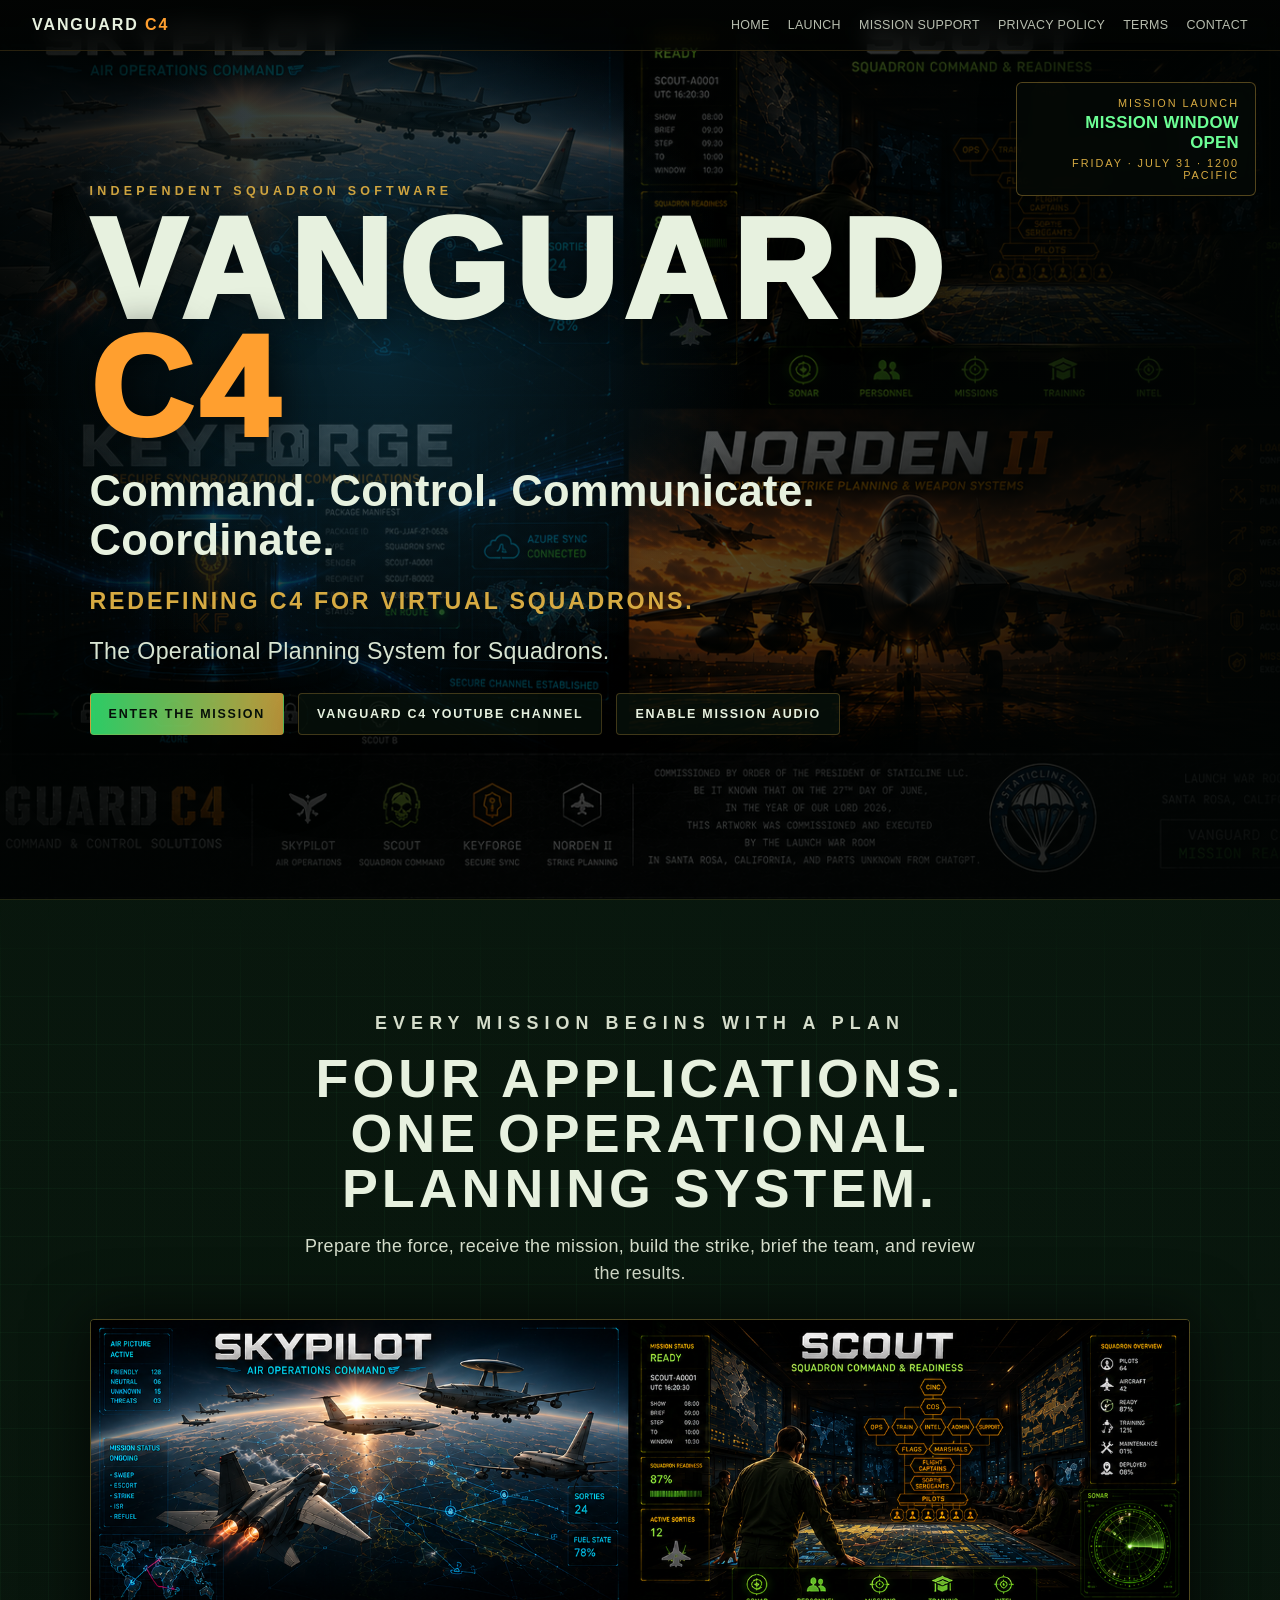
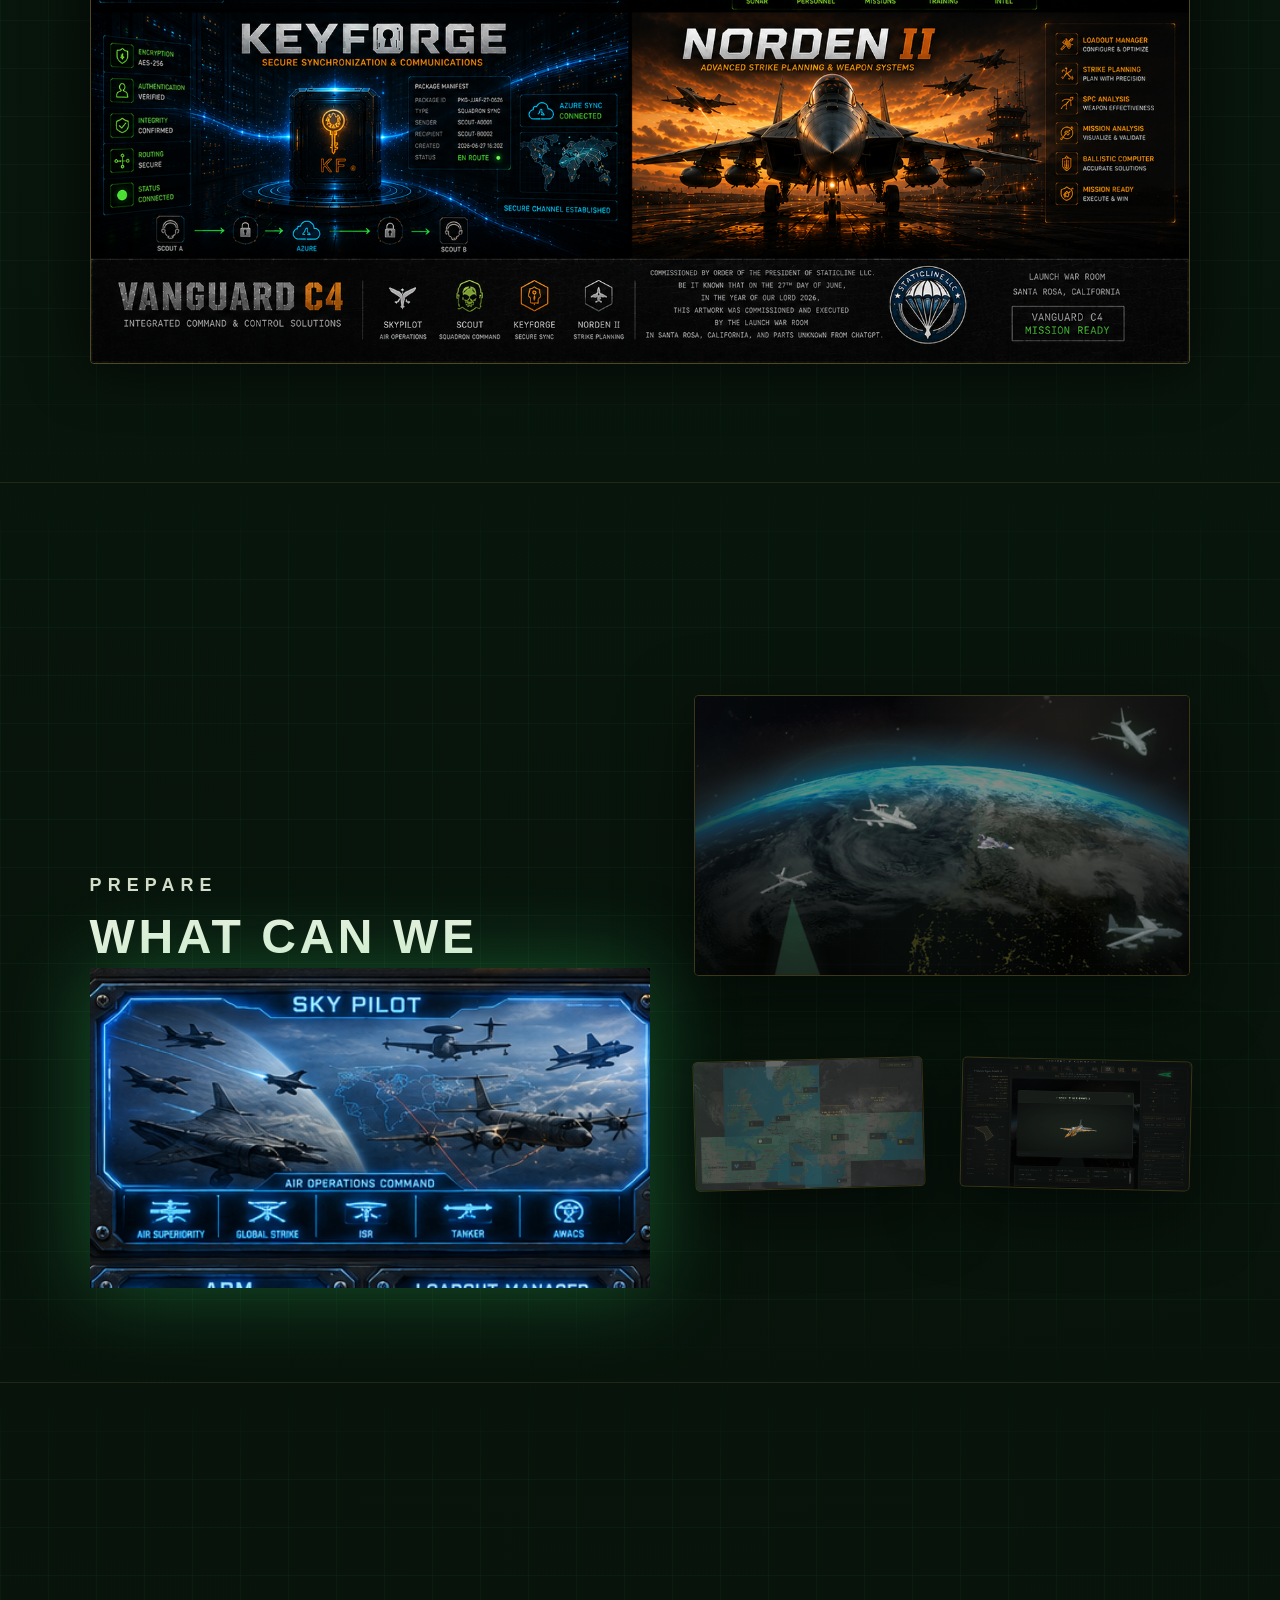
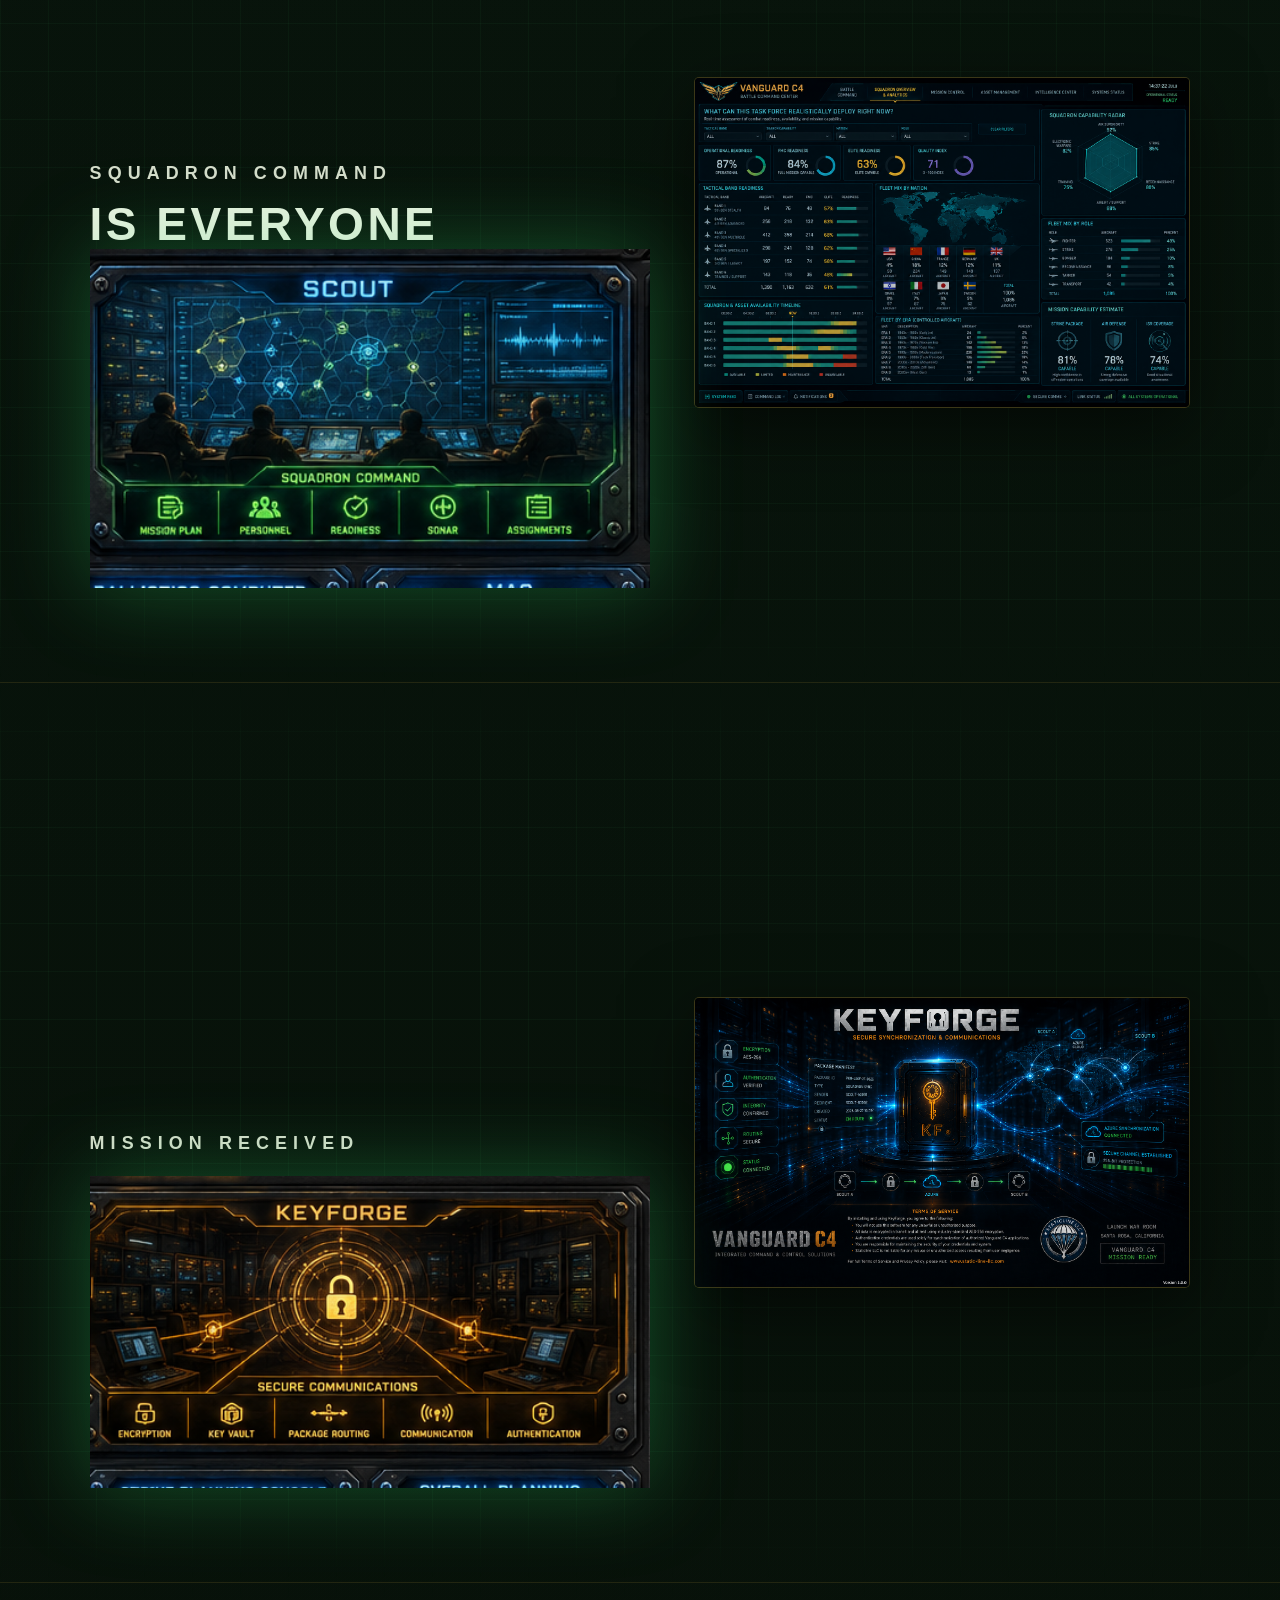
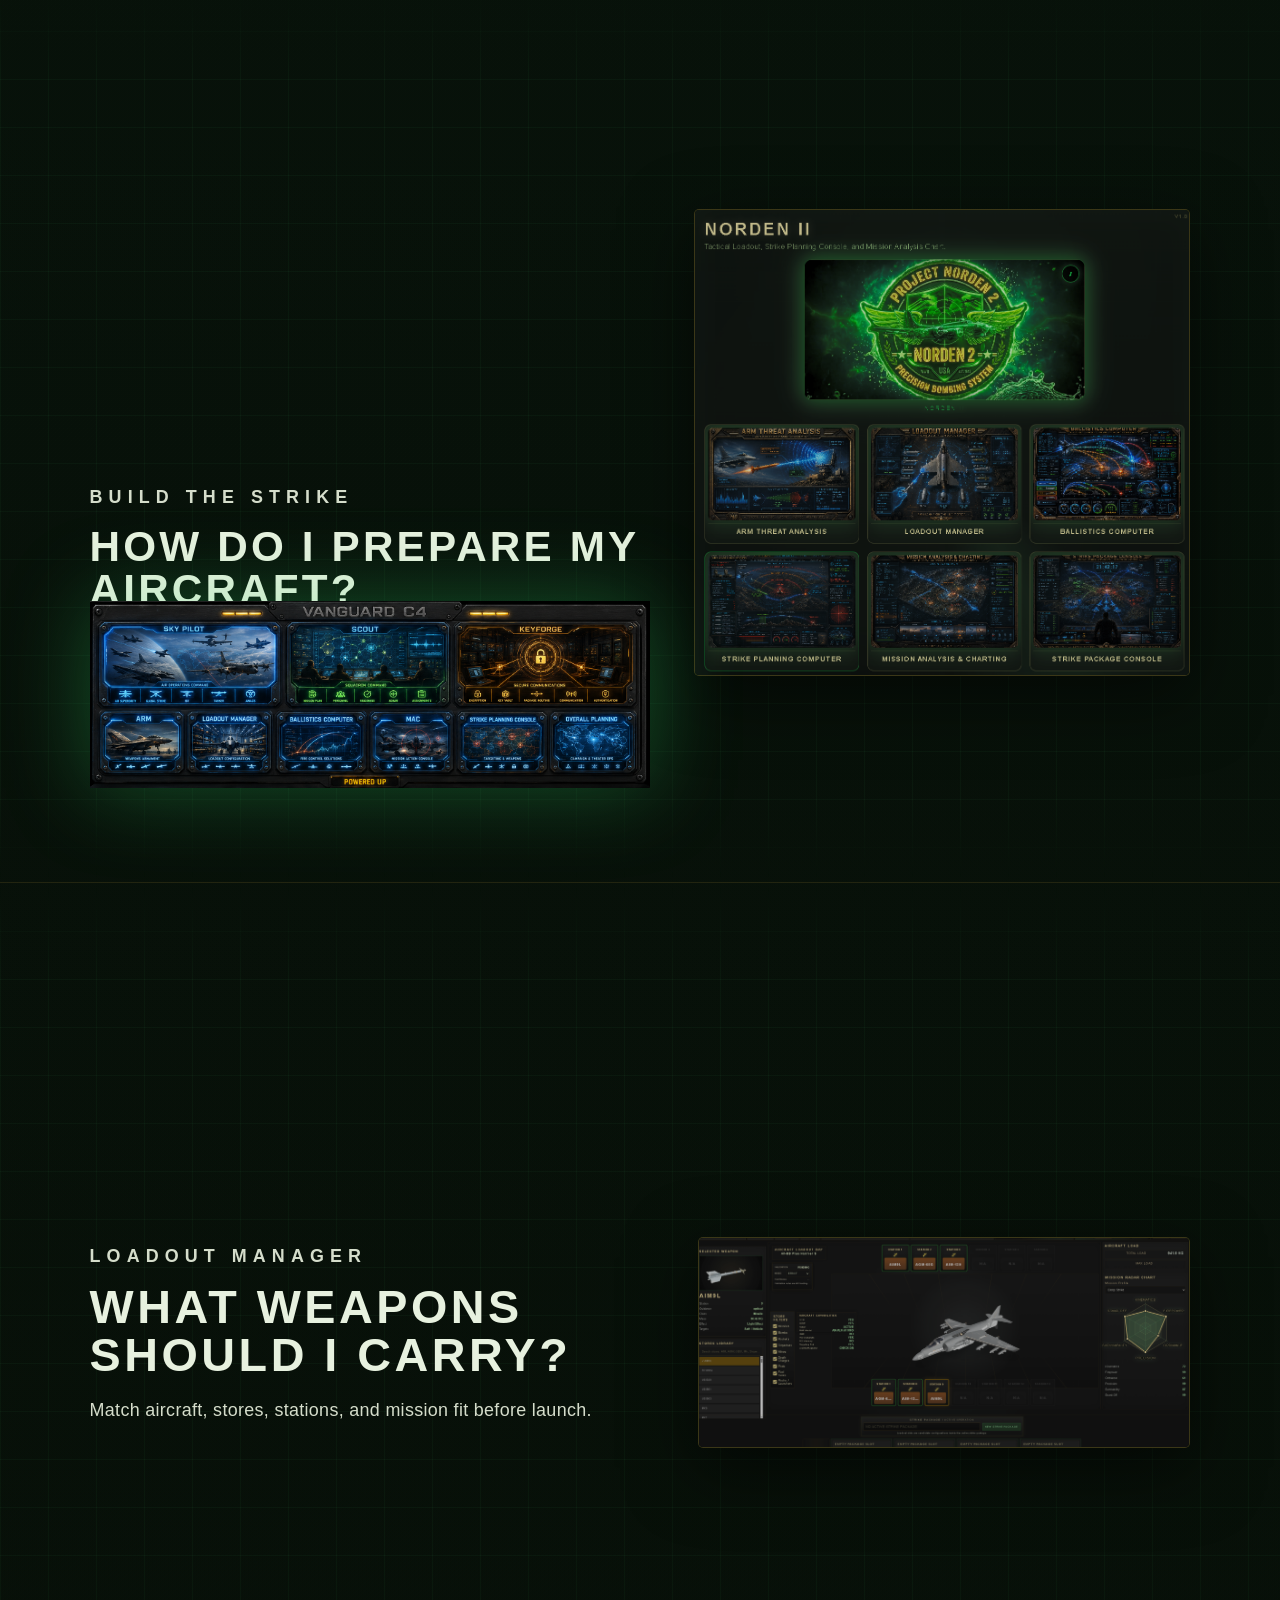
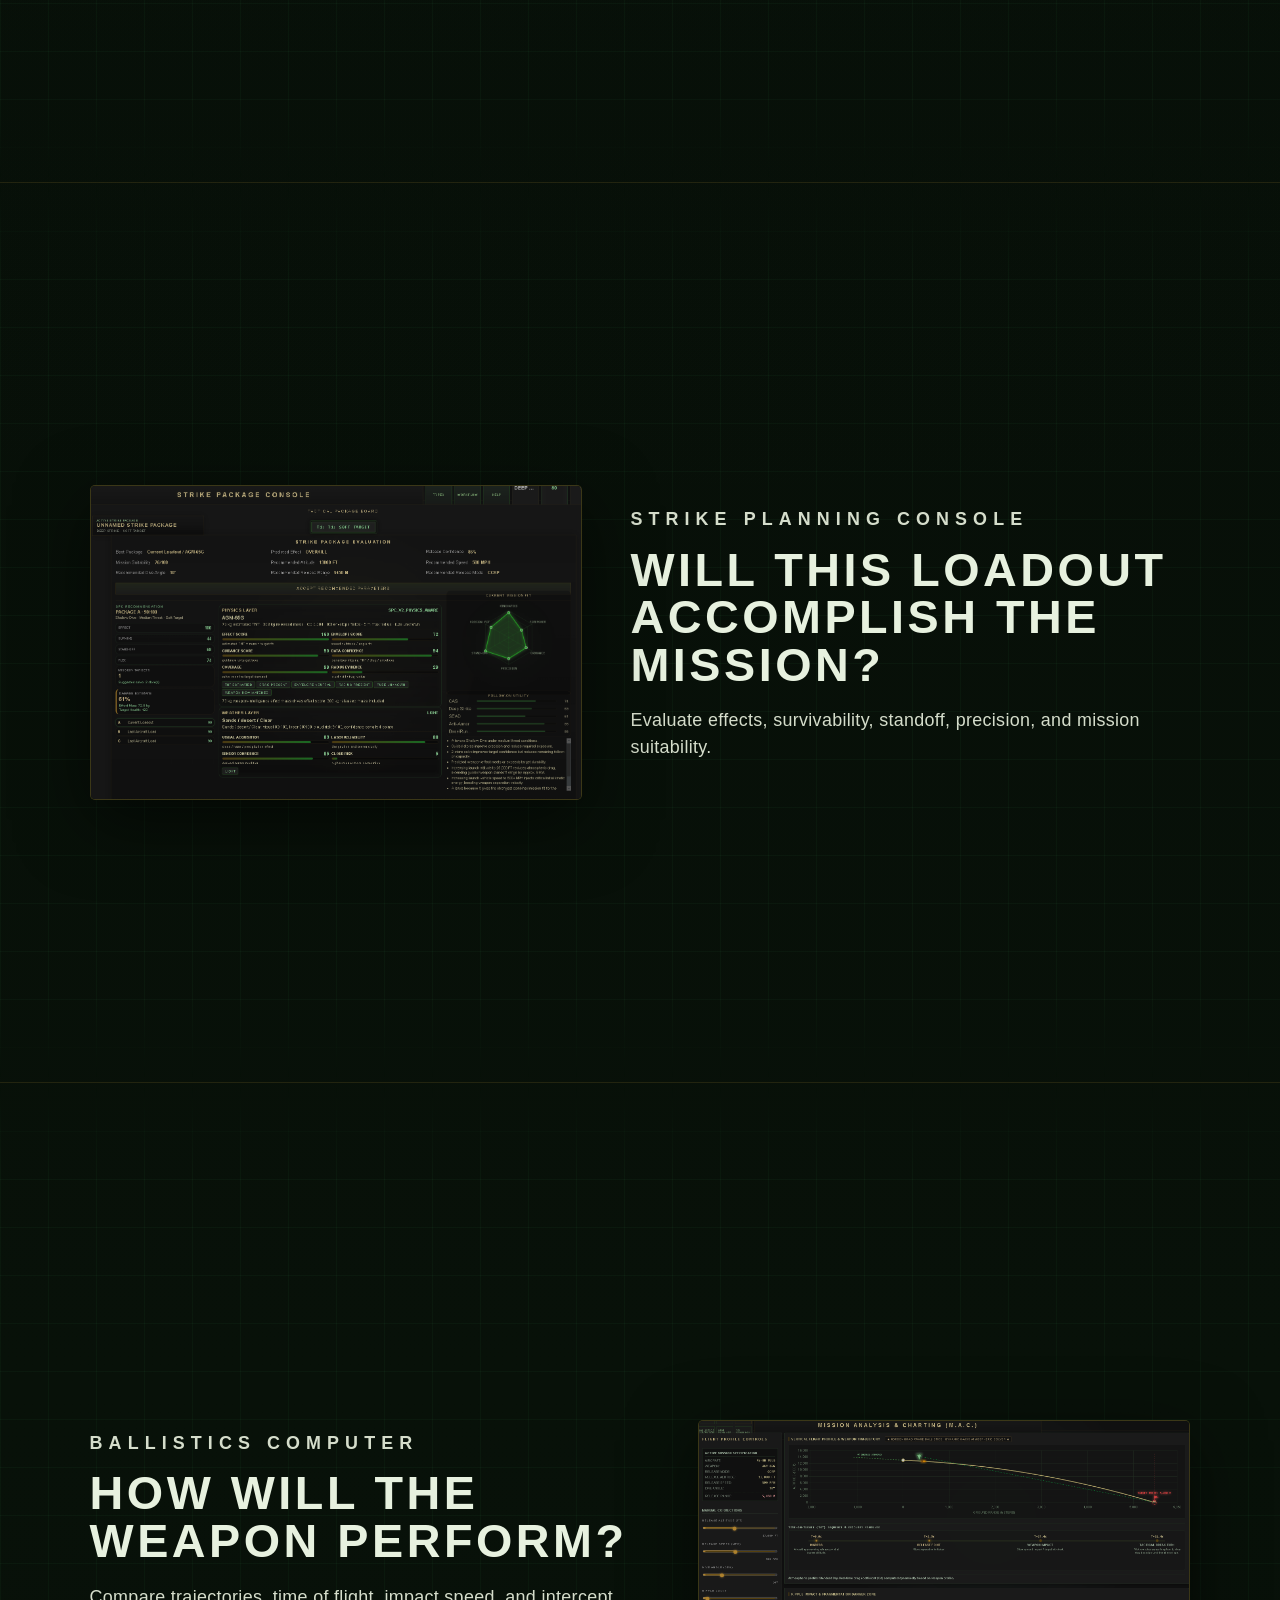
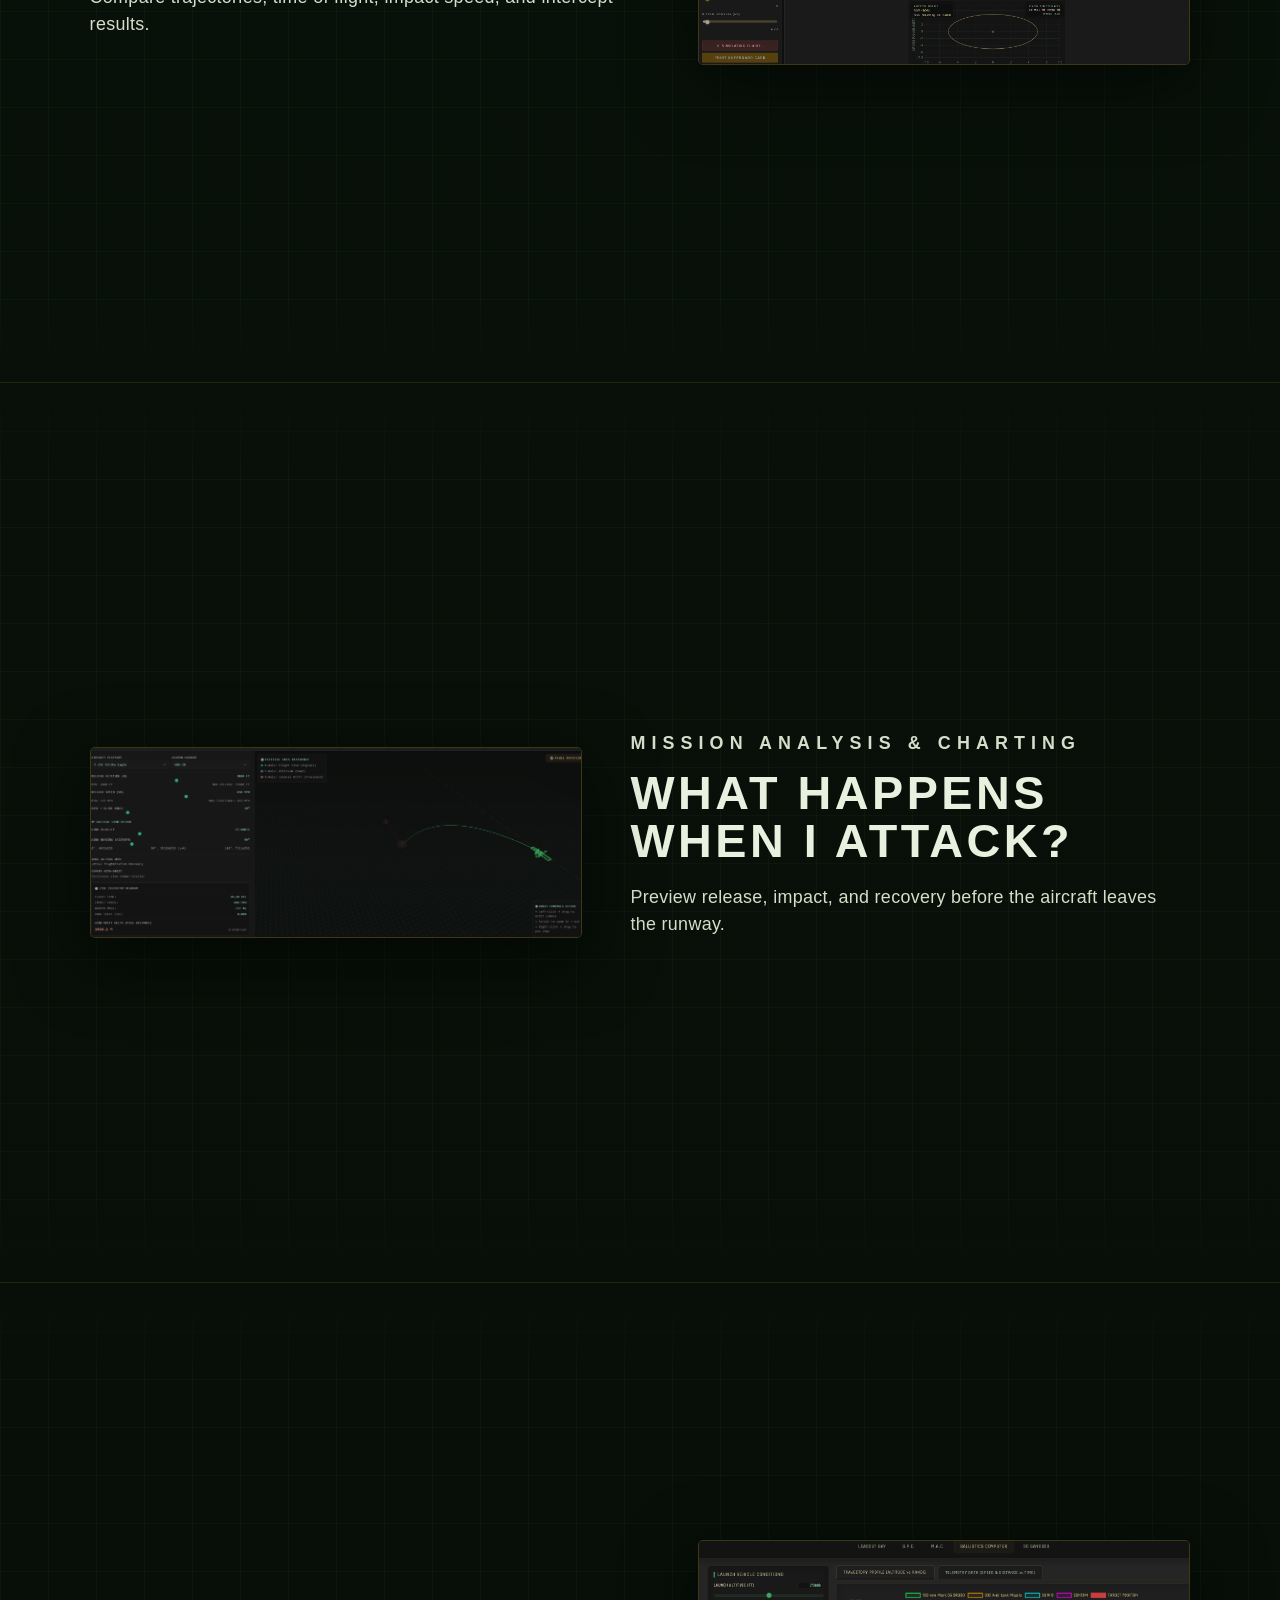
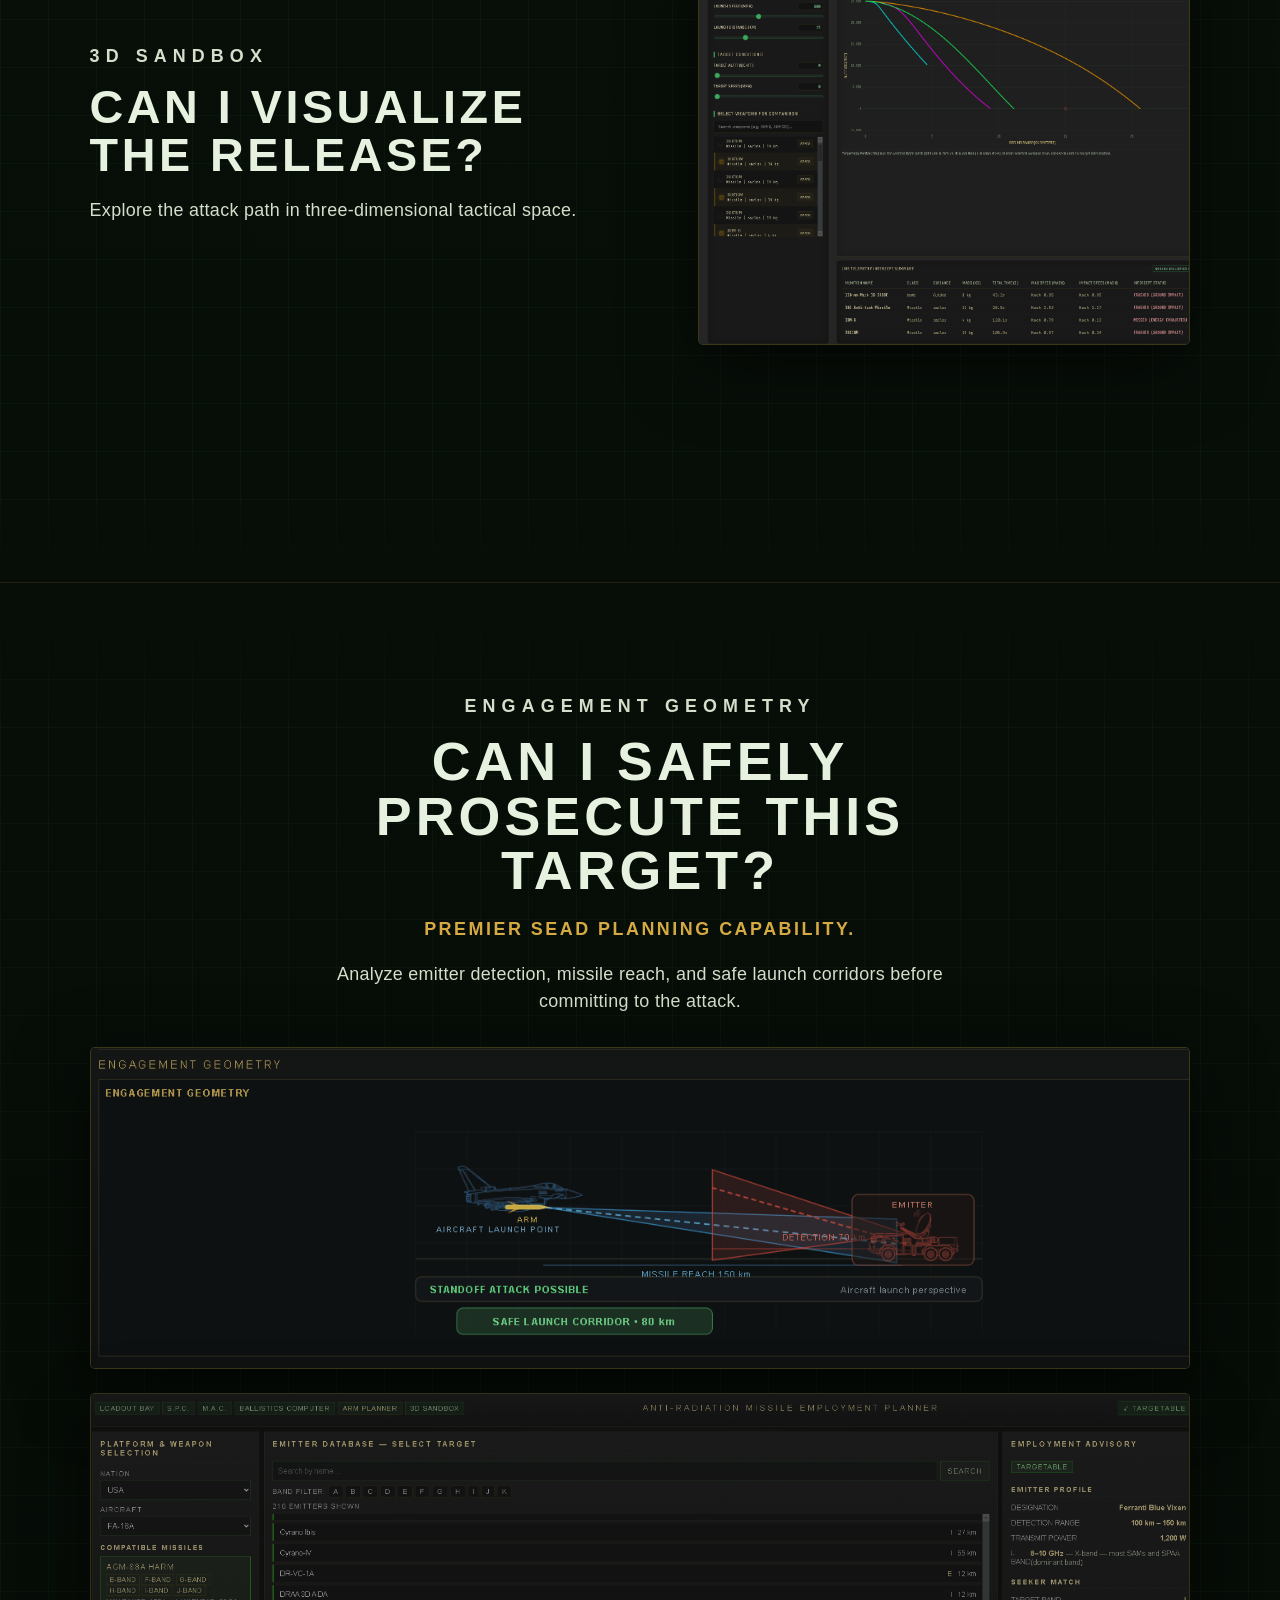
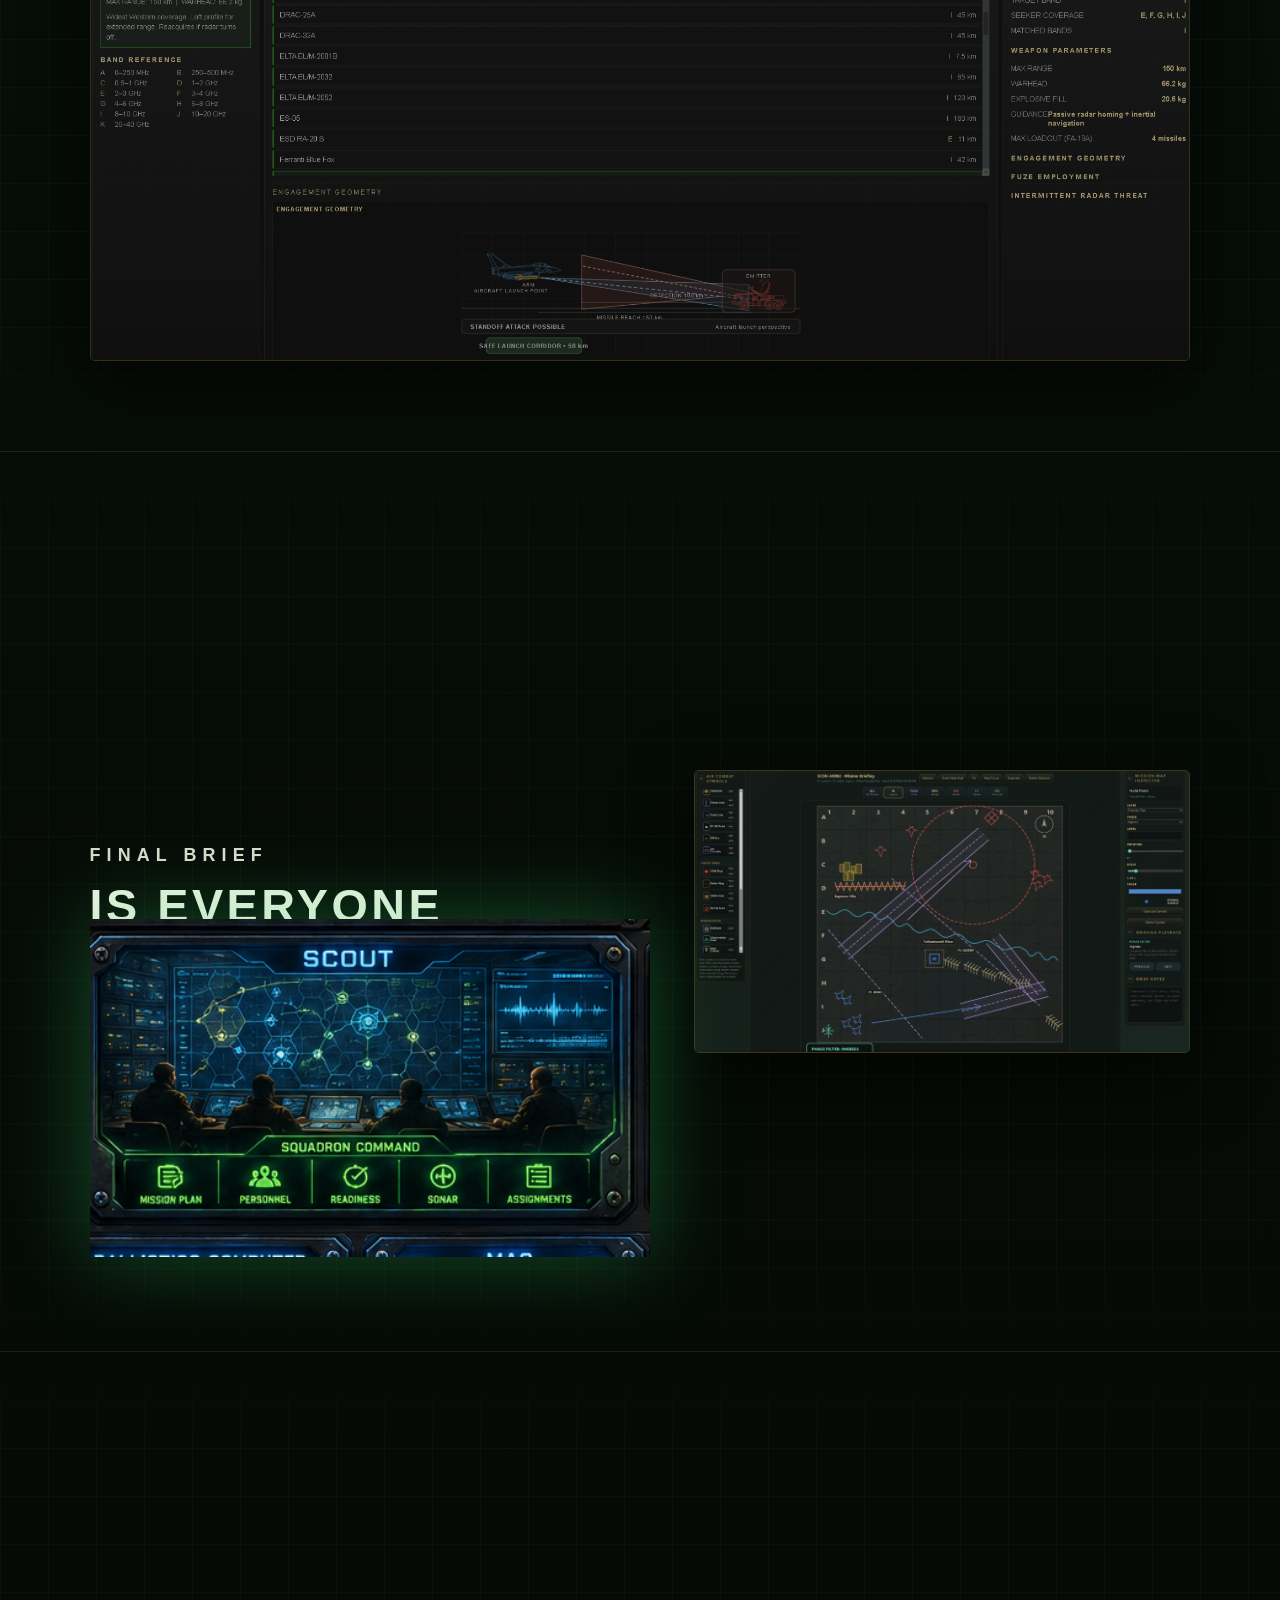
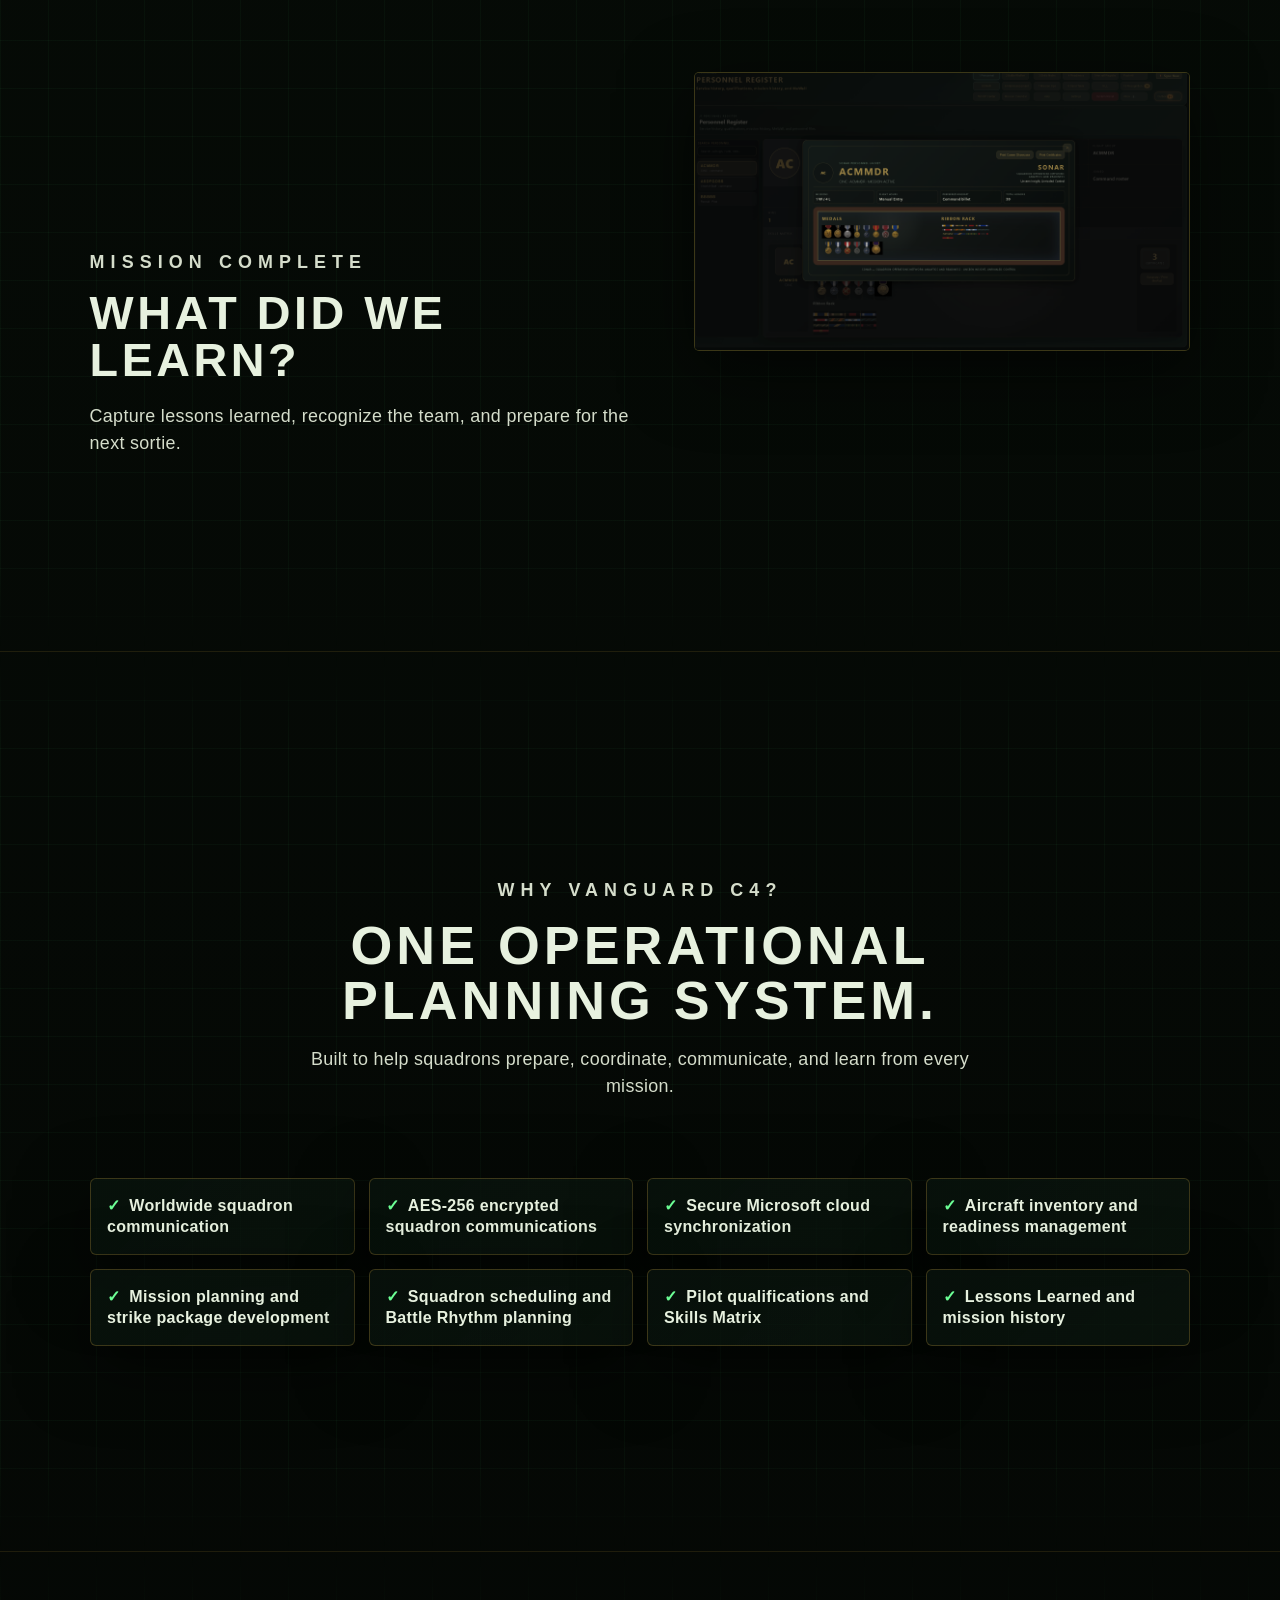
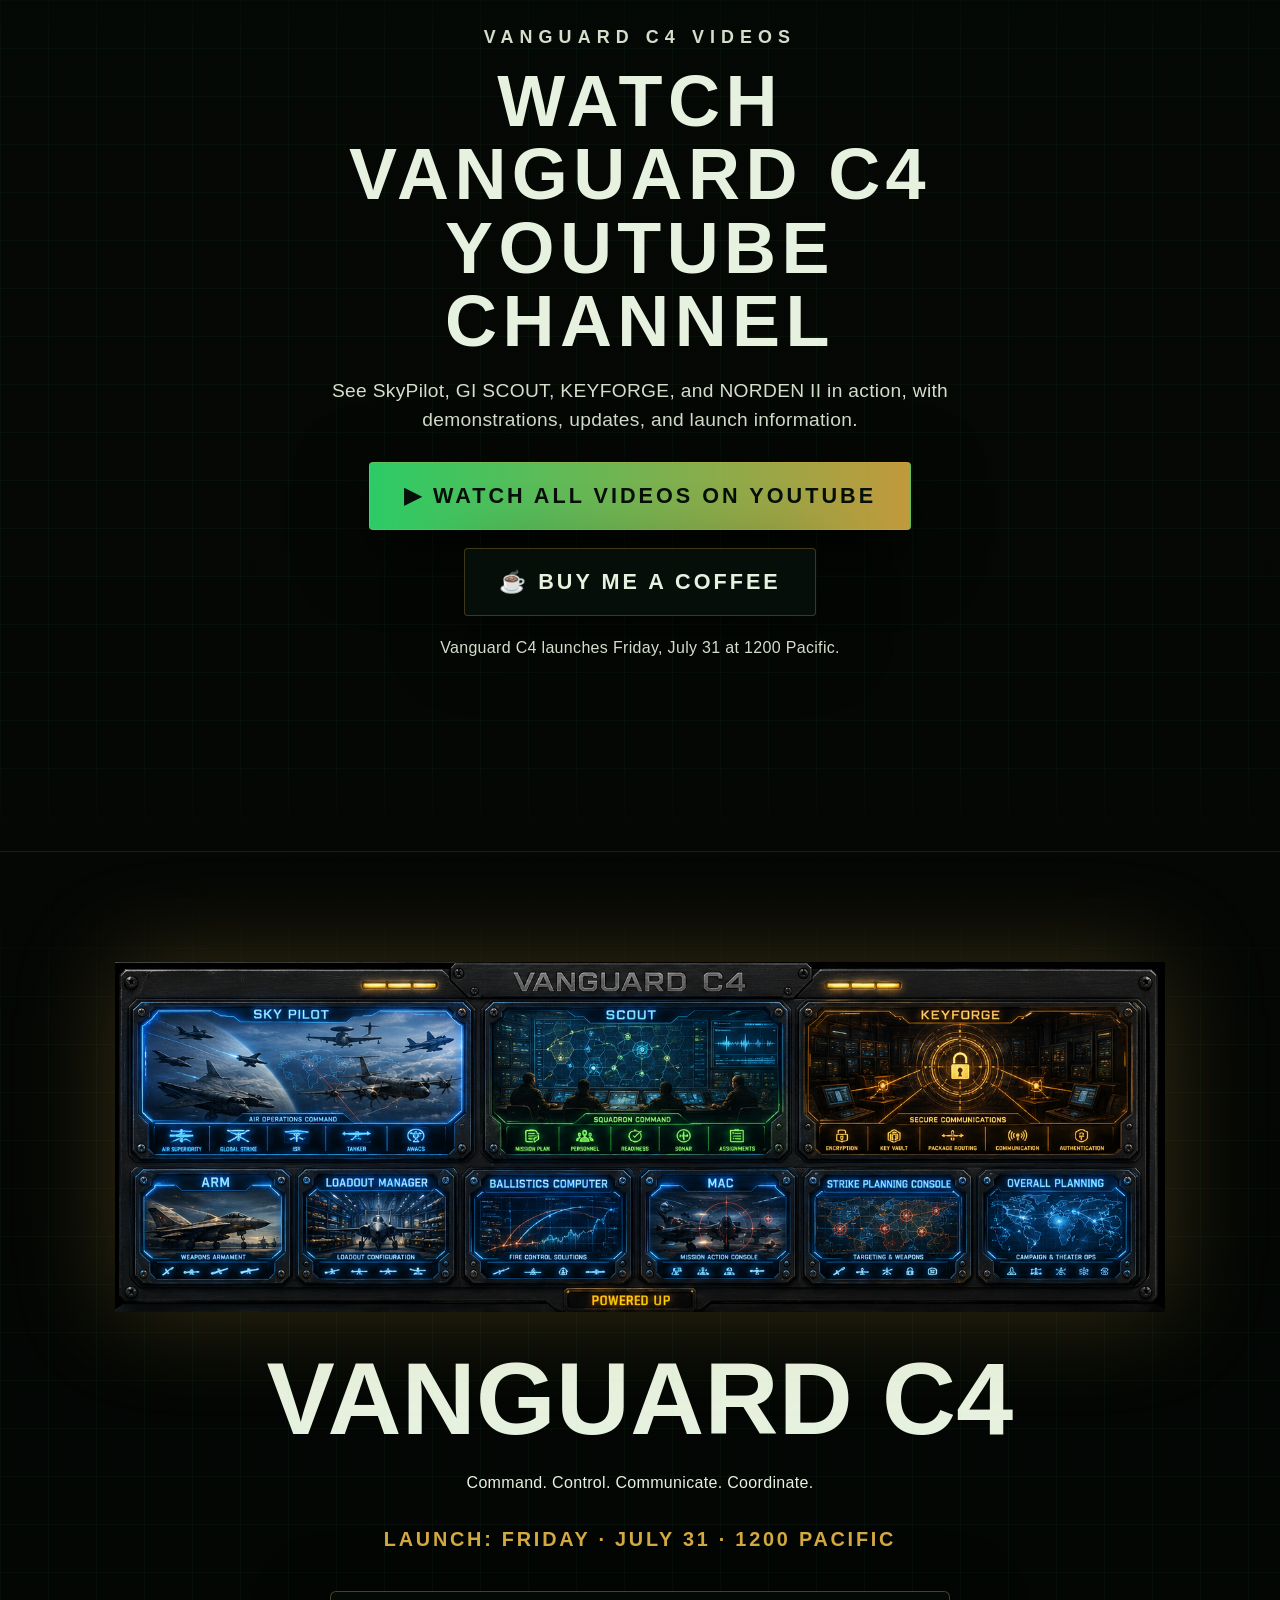
==== index.html @ 55c53b78 "Add files via upload" ====
<!doctype html>
<html lang="en">
<head>
  <meta charset="utf-8" />
  <meta name="viewport" content="width=device-width, initial-scale=1" />
  <title>Vanguard C4 | Command. Control. Communicate. Coordinate.</title>
  <meta name="description" content="Vanguard C4 is the operational planning system for squadrons: SkyPilot, GI SCOUT, KEYFORGE, and NORDEN II." />
  <link rel="stylesheet" href="css/styles.css" />

<style>
/* v4.1 launch polish */
.mission-card.skypilot .section-copy{transform:translateY(-120px);}
.mission-card.scout .section-copy{transform:translateY(-120px);}
.mission-card.scout-brief .section-copy{transform:translateY(-120px);}
</style>

</head>
<body>
  <header class="site-header">
    <a class="brand" href="index.html">VANGUARD <span>C4</span></a>
    <nav>
      <a href="index.html">Home</a>
      <a href="#store">Launch</a>
      <a href="support.html">Mission Support</a>
      <a href="privacy.html">Privacy Policy</a>
      <a href="terms.html">Terms</a>
      <a href="mailto:JumpinKJ@gmail.com">Contact</a>
    </nav>
  </header>

  <main>
    <section class="hero scene" id="home">
      <video class="hero-video" src="video/hero/hero_aircraft.mp4" autoplay muted loop playsinline poster="images/home/vanguard_c4_composite.png"></video>
      <div class="hero-scrim"></div>
      <div class="countdown-card" aria-label="Launch countdown">
        <div class="count-label">Mission Launch</div>
        <div id="countdown" class="countdown">Loading...</div>
        <div class="count-sub">Friday · July 31 · 1200 Pacific</div>
      </div>
      <div class="hero-content">
        <p class="eyebrow">Independent Squadron Software</p>
        <h1>VANGUARD <span>C4</span></h1>
        <p class="tagline">Command. Control. Communicate. Coordinate.</p>
        <p class="subline accent-subline">Redefining C4 for Virtual Squadrons.</p>
        <p class="subline">The Operational Planning System for Squadrons.</p>
        <div class="hero-actions">
          <a class="button primary" href="#system">Enter the Mission</a>
          <a class="button ghost" href="https://www.youtube.com/@KennethJohnson-w4l" target="_blank" rel="noopener">Vanguard C4 YouTube Channel</a>
          <button id="audioToggle" class="button ghost" type="button">Enable Mission Audio</button>
        </div>
      </div>
    </section>

    <section id="system" class="scene system-overview">
      <div class="section-copy centered">
        <p class="eyebrow">Every Mission Begins with a Plan</p>
        <h2>Four applications. One operational planning system.</h2>
        <p>Prepare the force, receive the mission, build the strike, brief the team, and review the results.</p>
      </div>
      <img class="wide-art" src="images/home/vanguard_c4_composite.png" alt="Vanguard C4 system overview showing SkyPilot, GI SCOUT, KEYFORGE, and NORDEN II" />
    </section>

    <section class="scene mission-card skypilot">
      <div class="chapter-panel"><img src="images/panels/SkyPilot_PANEL_POWERED_UP.png" alt="SkyPilot panel" /></div>
      <div class="section-copy">
        <p class="eyebrow">Prepare</p>
        <h2>What can we deploy?</h2>
        <p>Know what your squadron can bring to the battle.</p>
      </div>
      <div class="image-board skypilot-board">
        <img class="shot large" src="images/skypilot/skypilot_globe.png" alt="SkyPilot global aircraft operations view" />
        <img class="shot tilt-left" src="images/skypilot/skypilot_sector_map.png" alt="SkyPilot sector map" />
        <img class="shot tilt-right" src="images/skypilot/skypilot_3d_viewer.png" alt="SkyPilot 3D aircraft viewer" />
      </div>
    </section>

    <section class="scene mission-card scout">
      <div class="chapter-panel"><img src="images/panels/Scout_PANEL_POWERED_UP.png" alt="GI SCOUT panel" /></div>
      <div class="section-copy">
        <p class="eyebrow">Squadron Command</p>
        <h2>Is everyone ready?</h2>
        <p>Coordinate every phase of squadron operations from one command center.</p>
      </div>
      <div class="image-board scout-board">
        <img class="shot large" src="images/scout/sqdn_readiness.png" alt="GI SCOUT squadron readiness dashboard" />
      </div>
    </section>

    <section class="scene mission-card keyforge">
      <div class="chapter-panel"><img src="images/panels/KeyForge_PANEL_POWERED_UP.png" alt="KEYFORGE panel" /></div>
      <div class="section-copy">
        <p class="eyebrow">Mission Received</p>
        <h2>Is everyone connected?</h2>
        <p>Stay connected with your squadron anywhere in the world.</p>
        <ul class="micro-list">
          <li>AES-256 encrypted squadron communications</li>
          <li>Secure Microsoft cloud synchronization</li>
          <li>Automatic delivery of squadron mission packages</li>
        </ul>
      </div>
      <div class="image-board keyforge-board">
        <img class="shot large" src="images/keyforge/keyforge_splash.png" alt="KEYFORGE synchronization settings and status" />
      </div>
    </section>

    <section class="scene mission-card norden-intro">
      <div class="chapter-panel"><img src="images/panels/Vanguard_C4_MASTER_PANEL_POWERED_UP.png" alt="Vanguard C4 master panel" /></div>
      <div class="section-copy">
        <p class="eyebrow">Build the Strike</p>
        <h2>How do I prepare my aircraft?</h2>
        <p>NORDEN II turns the assigned mission into a planned strike package.</p>
      </div>
      <div class="image-board norden-hub-board">
        <img class="shot large" src="images/norden/norden_hub.png" alt="NORDEN II module hub" />
      </div>
    </section>

    <section class="scene feature-pair">
      <div class="section-copy compact">
        <p class="eyebrow">Loadout Manager</p>
        <h2>What weapons should I carry?</h2>
        <p>Match aircraft, stores, stations, and mission fit before launch.</p>
      </div>
      <img class="feature-shot" src="images/norden/loadout_manager.png" alt="NORDEN II Loadout Manager" />
    </section>

    <section class="scene feature-pair reversed">
      <div class="section-copy compact">
        <p class="eyebrow">Strike Planning Console</p>
        <h2>Will this loadout accomplish the mission?</h2>
        <p>Evaluate effects, survivability, standoff, precision, and mission suitability.</p>
      </div>
      <img class="feature-shot" src="images/norden/strike_package_console.png" alt="NORDEN II Strike Package Console" />
    </section>

    <section class="scene feature-pair">
      <div class="section-copy compact">
        <p class="eyebrow">Ballistics Computer</p>
        <h2>How will the weapon perform?</h2>
        <p>Compare trajectories, time of flight, impact speed, and intercept results.</p>
      </div>
      <img class="feature-shot" src="images/norden/ballistics_computer.png" alt="NORDEN II Ballistics Computer" />
    </section>

    <section class="scene feature-pair reversed">
      <div class="section-copy compact">
        <p class="eyebrow">Mission Analysis & Charting</p>
        <h2>What happens when I attack?</h2>
        <p>Preview release, impact, and recovery before the aircraft leaves the runway.</p>
      </div>
      <img class="feature-shot" src="images/norden/mac.png" alt="NORDEN II Mission Analysis and Charting" />
    </section>

    <section class="scene feature-pair">
      <div class="section-copy compact">
        <p class="eyebrow">3D Sandbox</p>
        <h2>Can I visualize the release?</h2>
        <p>Explore the attack path in three-dimensional tactical space.</p>
      </div>
      <img class="feature-shot" src="images/norden/three_d_sandbox.png" alt="NORDEN II 3D Sandbox" />
    </section>

    <section class="scene arm-feature">
      <div class="section-copy centered">
        <p class="eyebrow">Engagement Geometry</p>
        <h2>Can I safely prosecute this target?</h2>
        <p class="gold-line">Premier SEAD planning capability.</p>
        <p>Analyze emitter detection, missile reach, and safe launch corridors before committing to the attack.</p>
      </div>
      <img class="arm-close" src="images/norden/engagement_geometry_closeup.png" alt="NORDEN II Engagement Geometry safe launch corridor" />
      <img class="arm-full" src="images/norden/arm_planner_full.png" alt="NORDEN II ARM Planner full screen" />
    </section>

    <section class="scene mission-card scout-brief">
      <div class="chapter-panel"><img src="images/panels/Scout_PANEL_POWERED_UP.png" alt="GI SCOUT panel" /></div>
      <div class="section-copy">
        <p class="eyebrow">Final Brief</p>
        <h2>Is everyone ready?</h2>
        <p>Every pilot. Every objective. Every phase understood.</p>
      </div>
      <div class="image-board scout-board">
        <img class="shot large" src="images/scout/sand_table.png" alt="GI SCOUT sand table mission briefing" />
      </div>
    </section>

    <section class="scene mission-card debrief">
      <div class="section-copy">
        <p class="eyebrow">Mission Complete</p>
        <h2>What did we learn?</h2>
        <p>Capture lessons learned, recognize the team, and prepare for the next sortie.</p>
      </div>
      <div class="image-board scout-board">
        <img class="shot large" src="images/scout/mewall.png" alt="GI SCOUT personnel jacket and MeWall awards" />
      </div>
    </section>

    <section class="scene why-vanguard">
      <div class="section-copy centered">
        <p class="eyebrow">Why Vanguard C4?</p>
        <h2>One operational planning system.</h2>
        <p>Built to help squadrons prepare, coordinate, communicate, and learn from every mission.</p>
      </div>
      <div class="capability-grid">
        <div>Worldwide squadron communication</div>
        <div>AES-256 encrypted squadron communications</div>
        <div>Secure Microsoft cloud synchronization</div>
        <div>Aircraft inventory and readiness management</div>
        <div>Mission planning and strike package development</div>
        <div>Squadron scheduling and Battle Rhythm planning</div>
        <div>Pilot qualifications and Skills Matrix</div>
        <div>Lessons Learned and mission history</div>
      </div>
    </section>


    <section class="scene centered" id="youtube" style="text-align:center; padding:72px 24px;">
      <div class="section-copy centered">
        <p class="eyebrow">Vanguard C4 Videos</p>
        <h2 style="font-size:clamp(2.2rem,6vw,4.5rem); margin-bottom:18px;">Watch Vanguard C4 YouTube Channel</h2>
        <p style="font-size:1.2rem; max-width:760px; margin:0 auto 28px;">
          See SkyPilot, GI SCOUT, KEYFORGE, and NORDEN II in action, with demonstrations, updates, and launch information.
        </p>
        <div class="hero-actions" style="justify-content:center; gap:18px; flex-wrap:wrap;">
          <a class="button primary" href="https://www.youtube.com/@KennethJohnson-w4l" target="_blank" rel="noopener"
             style="font-size:1.35rem; padding:20px 34px; min-width:300px;">
            ▶ Watch All Videos on YouTube
          </a>
          <a class="button ghost" href="https://buymeacoffee.com/vanguardc4" target="_blank" rel="noopener"
             style="font-size:1.35rem; padding:20px 34px; min-width:300px;">
            ☕ Buy Me a Coffee
          </a>
        </div>
        <p style="margin-top:20px; font-size:1rem;">
          Vanguard C4 launches Friday, July 31 at 1200 Pacific.
        </p>
      </div>
    </section>

    <section id="store" class="scene final-panel">
      <img src="images/panels/Vanguard_C4_MASTER_PANEL_POWERED_UP.png" alt="Vanguard C4 mission ready panel" />
      <h2>Vanguard C4</h2>
      <p>Command. Control. Communicate. Coordinate.</p>
      <p class="gold-line">Launch: Friday · July 31 · 1200 Pacific</p>

      <div class="store-card">
        <div class="store-label">Free Mission-Planning Tools</div>
        <p><strong>SkyPilot</strong> and <strong>NORDEN II</strong> launch free on Friday.</p>
        <p>Download links will activate at launch.</p>
      </div>

      <div class="store-card">
        <div class="store-label">GI SCOUT + KEYFORGE for Squadrons</div>
        <p>Squadron managers interested in GI SCOUT and KEYFORGE can contact us directly for individual setup and service.</p>
        <p><a href="mailto:JumpinKJ@gmail.com">JumpinKJ@gmail.com</a></p>
      </div>

      <div class="store-card">
        <div class="store-label">Support Vanguard C4</div>
        <p>SkyPilot, NORDEN II, and the Vanguard C4 library of 3D aircraft and ordnance models are free. If these tools help you or your squadron, you can support their continued development.</p>
        <div class="hero-actions">
          <a class="button primary" href="https://buymeacoffee.com/vanguardc4" target="_blank" rel="noopener" style="font-size:1.25rem; padding:18px 30px;">☕ Buy Me a Coffee</a>
          <a class="button ghost" href="https://www.paypal.com/qrcodes/managed/90c6eb90-9fac-4f3c-bb68-3d798b459147?utm_source=payandgetpaid" target="_blank" rel="noopener">Support with PayPal</a>
        </div>
        <div style="margin-top:24px; text-align:center;">
          <a href="https://www.paypal.com/qrcodes/managed/90c6eb90-9fac-4f3c-bb68-3d798b459147?utm_source=payandgetpaid" target="_blank" rel="noopener" aria-label="Support Vanguard C4 with PayPal">
            <img src="images/Paypal_qrcode.png" alt="PayPal QR code for supporting Vanguard C4"
                 style="width:min(260px,80vw); height:auto; background:#fff; padding:12px; border-radius:16px;" />
          </a>
          <p style="margin-top:10px;">Scan the QR code or use the PayPal button above.</p>

      </div>

      <div class="hero-actions">
        <a class="button primary" href="https://www.youtube.com/@KennethJohnson-w4l" target="_blank" rel="noopener" style="font-size:1.25rem; padding:18px 30px;">▶ Watch All Videos on YouTube</a>
        <a class="button ghost" href="mailto:JumpinKJ@gmail.com">Contact About GI SCOUT + KEYFORGE</a>
        <a class="button ghost" href="support.html">Mission Support</a>
      </div>
      <p class="closing-line">Built by virtual pilots. Designed for squadrons.</p>
    </section>
  </main>

  <footer class="site-footer">
    <div>
      <strong>Vanguard C4</strong><br />
      Contact and squadron inquiries: <a href="mailto:JumpinKJ@gmail.com">JumpinKJ@gmail.com</a>
    </div>
    <nav>
      <a href="index.html">Home</a>
      <a href="#store">Launch</a>
      <a href="support.html">Mission Support</a>
      <a href="privacy.html">Privacy Policy</a>
      <a href="terms.html">Terms of Service</a>
      <a href="https://buymeacoffee.com/vanguardc4" target="_blank" rel="noopener">Buy Me a Coffee</a>
      <a href="https://www.paypal.com/qrcodes/managed/90c6eb90-9fac-4f3c-bb68-3d798b459147?utm_source=payandgetpaid" target="_blank" rel="noopener">PayPal</a>
    </nav>
    <span>© 2026 Vanguard C4</span>
  </footer>

  <audio id="missionAudio" src="audio/wonder.mp3" loop></audio>
  <script src="js/main.js"></script>
  <script data-goatcounter="https://jumpingkj.goatcounter.com/count"
          async src="//gc.zgo.at/count.js"></script>
</body>
</html>
---- css/styles.css ----
:root{
  --bg:#050806;
  --panel:#0b120d;
  --panel2:#11180f;
  --green:#6cff95;
  --green2:#2ed66b;
  --cyan:#33d7ff;
  --gold:#d6aa42;
  --orange:#ff9f2f;
  --text:#e7f1df;
  --muted:#aab4a1;
  --line:rgba(214,170,66,.28);
  --shadow:0 20px 70px rgba(0,0,0,.55);
}
*{box-sizing:border-box}
html{scroll-behavior:smooth;background:var(--bg)}
body{margin:0;font-family:Inter,Segoe UI,Arial,sans-serif;background:radial-gradient(circle at 50% 0%,rgba(21,65,38,.33),transparent 40%),linear-gradient(180deg,#030503,#081109 45%,#030403);color:var(--text);letter-spacing:.02em}
a{color:inherit;text-decoration:none}.site-header{position:fixed;top:0;left:0;right:0;z-index:20;display:flex;align-items:center;justify-content:space-between;gap:20px;padding:16px 32px;background:linear-gradient(180deg,rgba(2,4,3,.92),rgba(2,4,3,.45));border-bottom:1px solid rgba(214,170,66,.18);backdrop-filter:blur(10px)}
.brand{font-weight:900;letter-spacing:.12em;text-transform:uppercase}.brand span,h1 span{color:var(--orange)}
.site-header nav,.site-footer nav{display:flex;gap:18px;flex-wrap:wrap}.site-header a:not(.brand),.site-footer a{font-size:.78rem;text-transform:uppercase;color:#d5dccb;opacity:.86}.site-header a:hover,.site-footer a:hover{color:var(--green)}
.scene{min-height:100vh;position:relative;padding:110px 7vw 90px;overflow:hidden;border-bottom:1px solid rgba(214,170,66,.13)}
.scene:before{content:"";position:absolute;inset:0;background-image:linear-gradient(rgba(108,255,149,.035) 1px,transparent 1px),linear-gradient(90deg,rgba(108,255,149,.035) 1px,transparent 1px);background-size:48px 48px;mask-image:linear-gradient(180deg,transparent,black 10%,black 90%,transparent);pointer-events:none}.hero{display:flex;align-items:center}.hero-video{position:absolute;inset:0;width:100%;height:100%;object-fit:cover;filter:brightness(.56) saturate(1.05)}.hero-scrim{position:absolute;inset:0;background:radial-gradient(circle at 30% 40%,rgba(42,189,255,.18),transparent 35%),linear-gradient(90deg,rgba(1,4,3,.82),rgba(1,4,3,.35),rgba(1,4,3,.9))}.hero-content{position:relative;max-width:840px;z-index:2}.eyebrow{margin:0 0 14px;color:var(--gold);text-transform:uppercase;font-weight:800;letter-spacing:.34em;font-size:.78rem}.hero h1{font-size:clamp(4rem,11vw,10rem);line-height:.84;margin:0;font-weight:950;letter-spacing:.05em;text-shadow:0 0 40px rgba(0,0,0,.8)}.tagline{font-size:clamp(1.6rem,3.4vw,3.1rem);font-weight:800;margin:18px 0 8px}.subline{font-size:clamp(1rem,2vw,1.45rem);color:#dce8d5;max-width:650px}.hero-actions{display:flex;gap:14px;flex-wrap:wrap;margin-top:28px}.button{border:1px solid var(--line);padding:13px 18px;background:rgba(8,18,12,.72);text-transform:uppercase;letter-spacing:.14em;font-weight:800;font-size:.78rem;border-radius:4px;box-shadow:var(--shadow);cursor:pointer;color:var(--text)}.button.primary{background:linear-gradient(90deg,rgba(46,214,107,.95),rgba(214,170,66,.9));color:#061009}.button:hover{transform:translateY(-1px)}
.countdown-card{position:fixed;right:24px;top:82px;z-index:21;background:rgba(5,10,7,.78);border:1px solid rgba(214,170,66,.38);box-shadow:0 0 35px rgba(0,0,0,.4);padding:14px 16px;border-radius:6px;text-align:right;backdrop-filter:blur(8px);max-width:240px}.count-label,.count-sub{font-size:.68rem;text-transform:uppercase;color:var(--gold);letter-spacing:.18em}.countdown{font-size:1.05rem;font-weight:900;color:var(--green);margin:4px 0}
.section-copy{position:relative;z-index:2;max-width:680px}.section-copy.centered{text-align:center;margin:0 auto 32px}.section-copy h2{font-size:clamp(2rem,4.2vw,4.2rem);line-height:1.02;margin:0 0 16px;text-transform:uppercase;letter-spacing:.075em;overflow-wrap:normal;word-break:normal}.section-copy p{font-size:clamp(1rem,1.4vw,1.25rem);color:#d5ddcb;line-height:1.5}.section-copy.compact{max-width:540px}.gold-line{color:var(--gold)!important;font-weight:900;text-transform:uppercase;letter-spacing:.14em}.wide-art{display:block;position:relative;z-index:2;width:min(1200px,100%);margin:28px auto;border:1px solid rgba(214,170,66,.35);box-shadow:0 0 60px rgba(0,0,0,.75);border-radius:4px}.mission-card{display:grid;grid-template-columns:minmax(430px,560px) 1fr;gap:44px;align-items:center}.chapter-panel{grid-column:1;grid-row:1;align-self:end;position:relative;z-index:3}.chapter-panel img{width:min(520px,100%);filter:drop-shadow(0 0 42px rgba(46,214,107,.32))}.mission-card .section-copy{grid-column:1;grid-row:1;margin-top:260px}.image-board{position:relative;z-index:2;min-height:560px;display:grid;align-items:center}.shot,.feature-shot,.arm-close,.arm-full{border:1px solid rgba(214,170,66,.25);background:#061009;box-shadow:var(--shadow);border-radius:5px}.shot.large{width:100%;max-height:76vh;object-fit:contain}.skypilot-board{grid-template-columns:1fr 1fr;gap:18px}.skypilot-board .large{grid-column:1/3}.tilt-left{transform:rotate(-1.5deg);width:96%}.tilt-right{transform:rotate(1.3deg);width:96%;justify-self:end}.keyforge-board .large,.scout-board .large,.norden-hub-board .large{width:100%}.feature-pair{display:grid;grid-template-columns:minmax(440px,560px) 1fr;gap:48px;align-items:center}.feature-pair.reversed{grid-template-columns:1fr minmax(440px,560px)}.feature-pair.reversed .section-copy{grid-column:2}.feature-pair.reversed .feature-shot{grid-column:1;grid-row:1}.feature-shot{position:relative;z-index:2;width:100%;max-height:78vh;object-fit:contain}.arm-feature{text-align:center}.arm-close{position:relative;z-index:2;width:min(1100px,100%);margin:10px auto 24px;display:block}.arm-full{position:relative;z-index:2;width:min(1200px,100%);display:block;margin:0 auto;opacity:.88}.final-panel{text-align:center;display:flex;flex-direction:column;justify-content:center;align-items:center}.final-panel img{width:min(1050px,92vw);filter:drop-shadow(0 0 50px rgba(214,170,66,.24));margin-bottom:28px}.final-panel h2{font-size:clamp(3rem,8vw,7rem);margin:0;text-transform:uppercase}.site-footer{display:flex;justify-content:space-between;gap:24px;flex-wrap:wrap;padding:34px 7vw;background:#030403;border-top:1px solid rgba(214,170,66,.25);color:#dce8d5}.site-footer strong{color:var(--gold);text-transform:uppercase;letter-spacing:.13em}
.legal-page{max-width:980px;margin:0 auto;padding:130px 24px 70px;color:#e4ecda}.legal-page h1{font-size:clamp(2.2rem,5vw,4.2rem);color:var(--gold);text-transform:uppercase}.legal-page h2{color:var(--green);margin-top:34px}.legal-page p,.legal-page li{line-height:1.65;color:#d8dfcf}.legal-box{background:rgba(8,18,12,.8);border:1px solid rgba(214,170,66,.22);padding:24px;border-radius:6px}.video-grid{display:grid;grid-template-columns:repeat(auto-fit,minmax(240px,1fr));gap:18px;margin-top:24px}.video-card{background:rgba(8,18,12,.8);border:1px solid rgba(214,170,66,.22);padding:20px;border-radius:6px}.video-card h3{color:var(--gold);margin-top:0}.video-card a{color:var(--green);font-weight:800}

/* v3 readability fixes: prevents large mission questions from clipping on common desktop widths */
.mission-card .section-copy h2,.feature-pair .section-copy h2{font-size:clamp(2.05rem,3.65vw,4.05rem);max-width:100%;}
.keyforge .section-copy h2{font-size:clamp(2rem,3.35vw,3.65rem);}
.norden-intro .section-copy h2{font-size:clamp(2rem,3.3vw,3.55rem);}
.skypilot .section-copy h2{font-size:clamp(2.1rem,3.75vw,4.15rem);}
.scout .section-copy h2{font-size:clamp(2.05rem,3.6vw,3.85rem);}

@media (max-width:900px){.site-header{position:absolute;align-items:flex-start;flex-direction:column}.countdown-card{position:absolute;right:12px;top:145px}.mission-card,.feature-pair,.feature-pair.reversed{display:block}.mission-card .section-copy{margin-top:18px}.chapter-panel img{width:100%;max-width:520px}.image-board{min-height:auto;margin-top:24px}.skypilot-board{display:block}.shot{margin:10px 0;width:100%!important}.feature-pair.reversed .section-copy,.feature-pair.reversed .feature-shot{grid-column:auto}.scene{padding:120px 20px 70px}.hero h1{font-size:4rem}}

/* v4 launch candidate identity + capability polish */
.accent-subline{color:var(--gold)!important;font-weight:900;text-transform:uppercase;letter-spacing:.12em}
.hero .tagline{max-width:920px}
.micro-list{position:relative;z-index:3;list-style:none;padding:0;margin:18px 0 0;display:grid;gap:10px;max-width:560px}
.micro-list li{border:1px solid rgba(214,170,66,.22);background:rgba(5,12,8,.72);padding:10px 12px;border-radius:4px;color:#e7f1df;font-weight:800;font-size:.88rem}
.micro-list li:before{content:"›";color:var(--gold);font-weight:950;margin-right:9px}
.why-vanguard{display:flex;flex-direction:column;justify-content:center}
.capability-grid{position:relative;z-index:2;width:min(1100px,100%);margin:28px auto 0;display:grid;grid-template-columns:repeat(auto-fit,minmax(230px,1fr));gap:14px}
.capability-grid div{border:1px solid rgba(214,170,66,.25);background:linear-gradient(135deg,rgba(8,18,12,.88),rgba(12,24,16,.62));box-shadow:var(--shadow);border-radius:6px;padding:16px 16px;color:#e7f1df;font-weight:850;line-height:1.35}
.capability-grid div:before{content:"✓";color:var(--green);font-weight:950;margin-right:9px}
.store-card{position:relative;z-index:2;margin:20px auto 0;width:min(620px,90vw);border:1px solid rgba(214,170,66,.35);background:rgba(5,12,8,.72);padding:18px 22px;border-radius:6px;box-shadow:var(--shadow)}
.store-label{text-transform:uppercase;letter-spacing:.2em;color:var(--gold);font-size:.72rem;font-weight:900}
.closing-line{margin-top:24px;color:#cfd8c5;font-weight:800;letter-spacing:.08em;text-transform:uppercase;font-size:.86rem}
.final-panel .gold-line{font-size:clamp(1rem,1.55vw,1.35rem)}
.chapter-panel img{width:min(590px,100%)}
.mission-card .section-copy{margin-top:300px}
.video-card.featured{grid-column:1/-1;background:linear-gradient(135deg,rgba(46,214,107,.16),rgba(214,170,66,.08));border-color:rgba(214,170,66,.42)}
.video-card a.button-link{display:inline-block;margin-top:8px;color:#061009;background:linear-gradient(90deg,rgba(46,214,107,.95),rgba(214,170,66,.9));padding:10px 13px;border-radius:4px;text-transform:uppercase;letter-spacing:.12em;font-weight:900;font-size:.76rem}
@media (max-width:900px){.mission-card .section-copy{margin-top:18px}.micro-list{max-width:none}.capability-grid{grid-template-columns:1fr}.hero .tagline{font-size:1.65rem}.accent-subline{letter-spacing:.08em}}
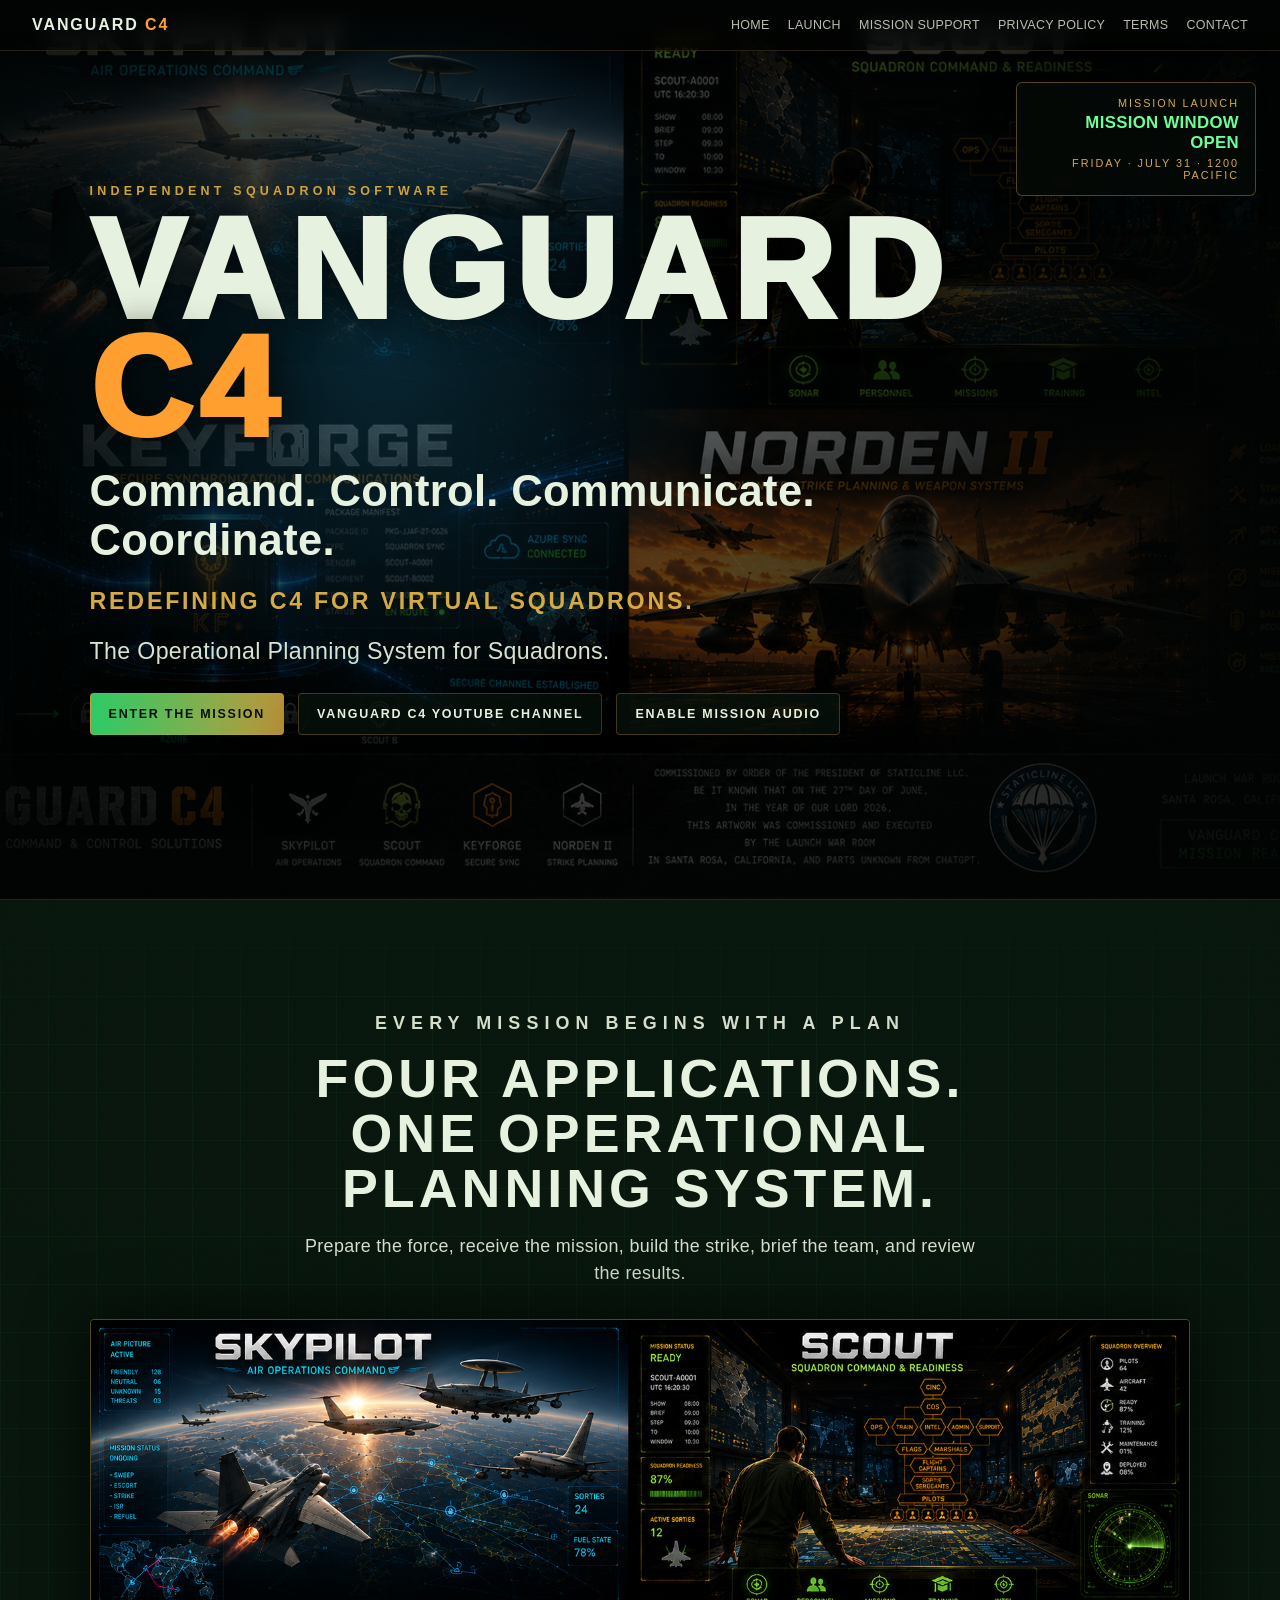
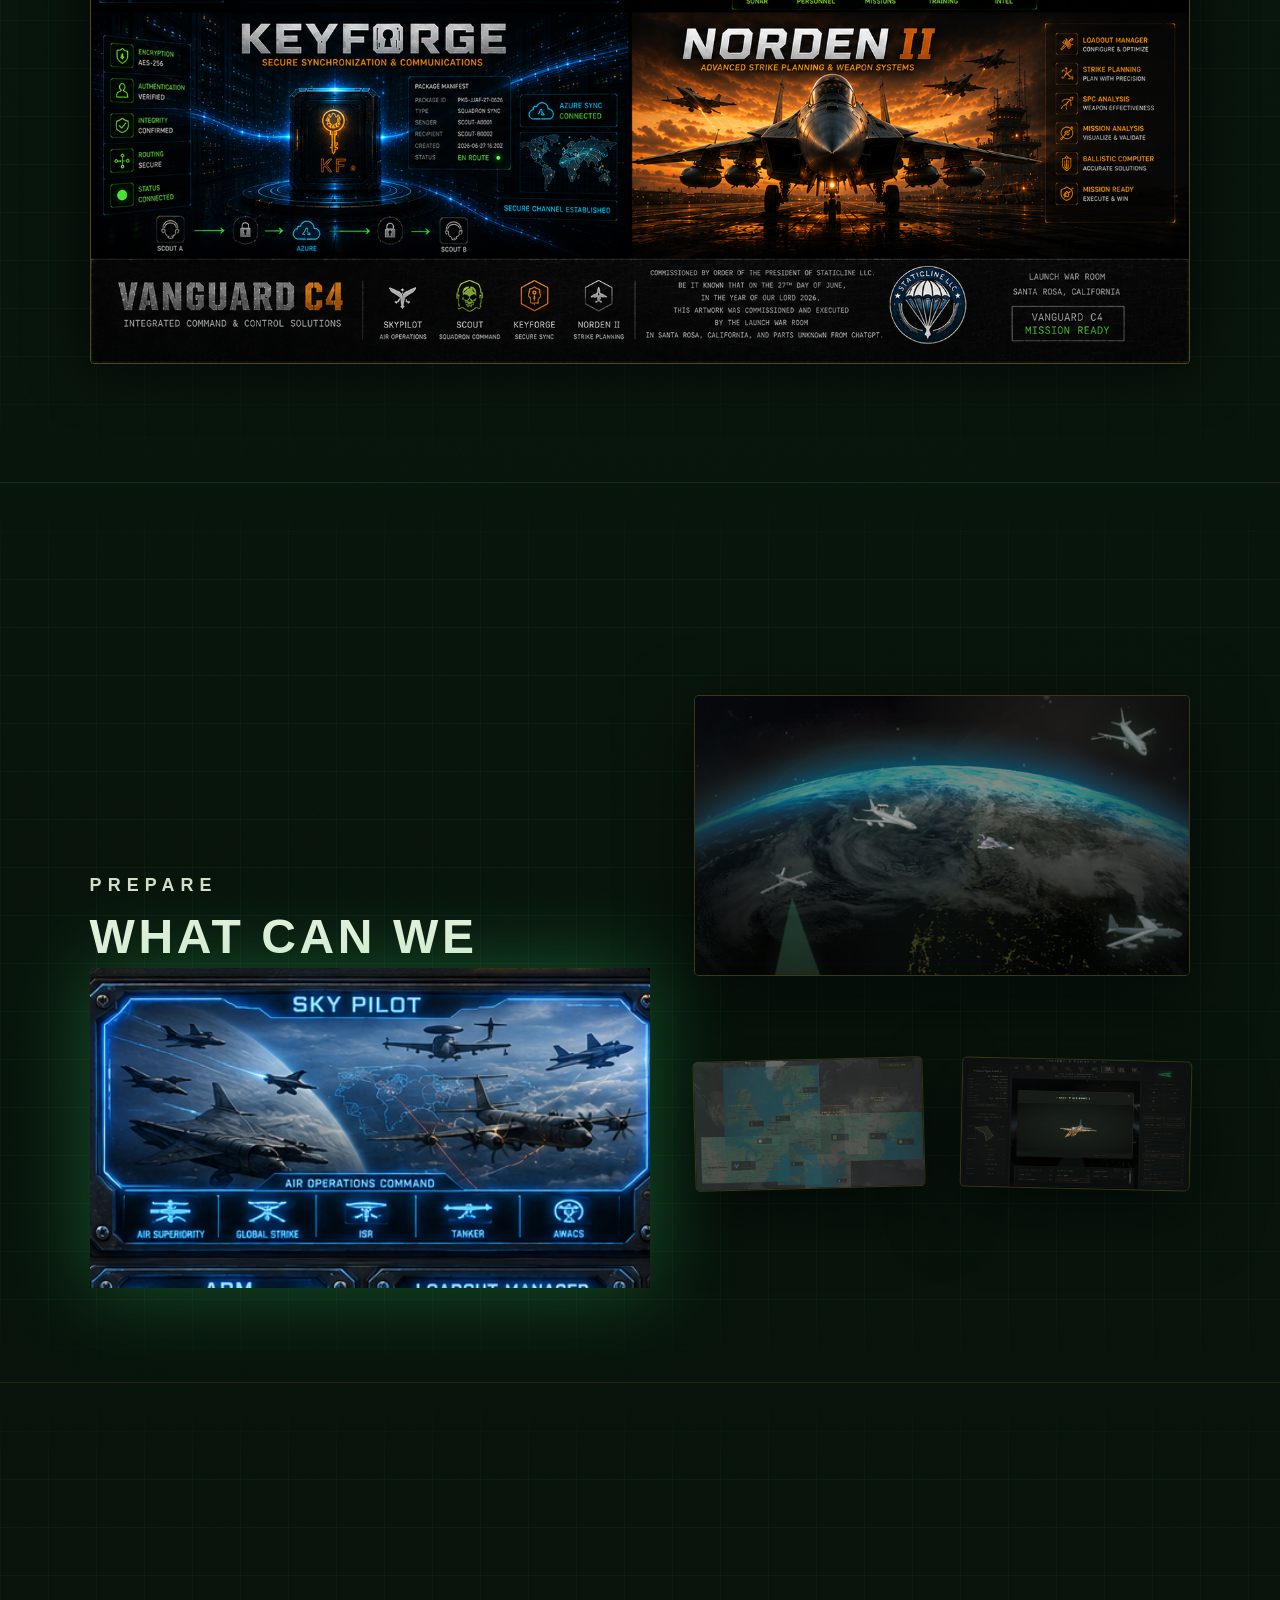
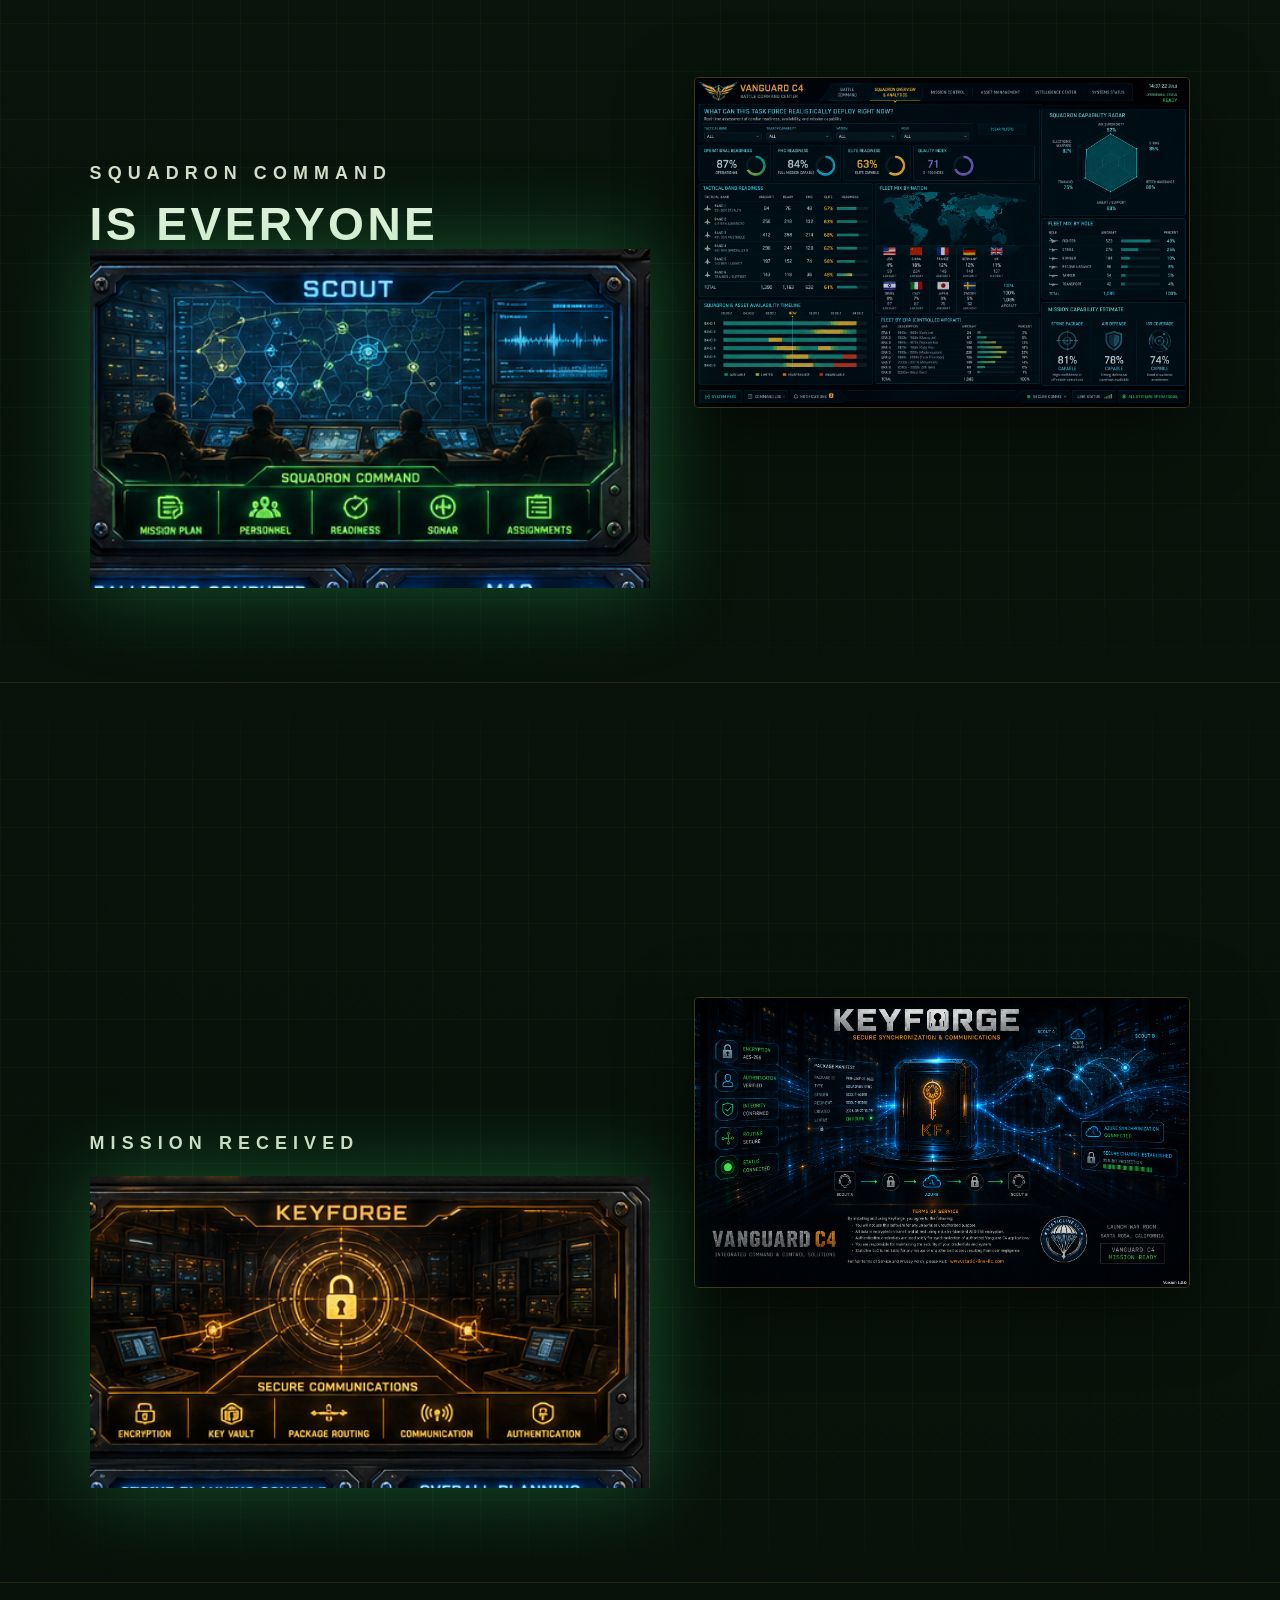
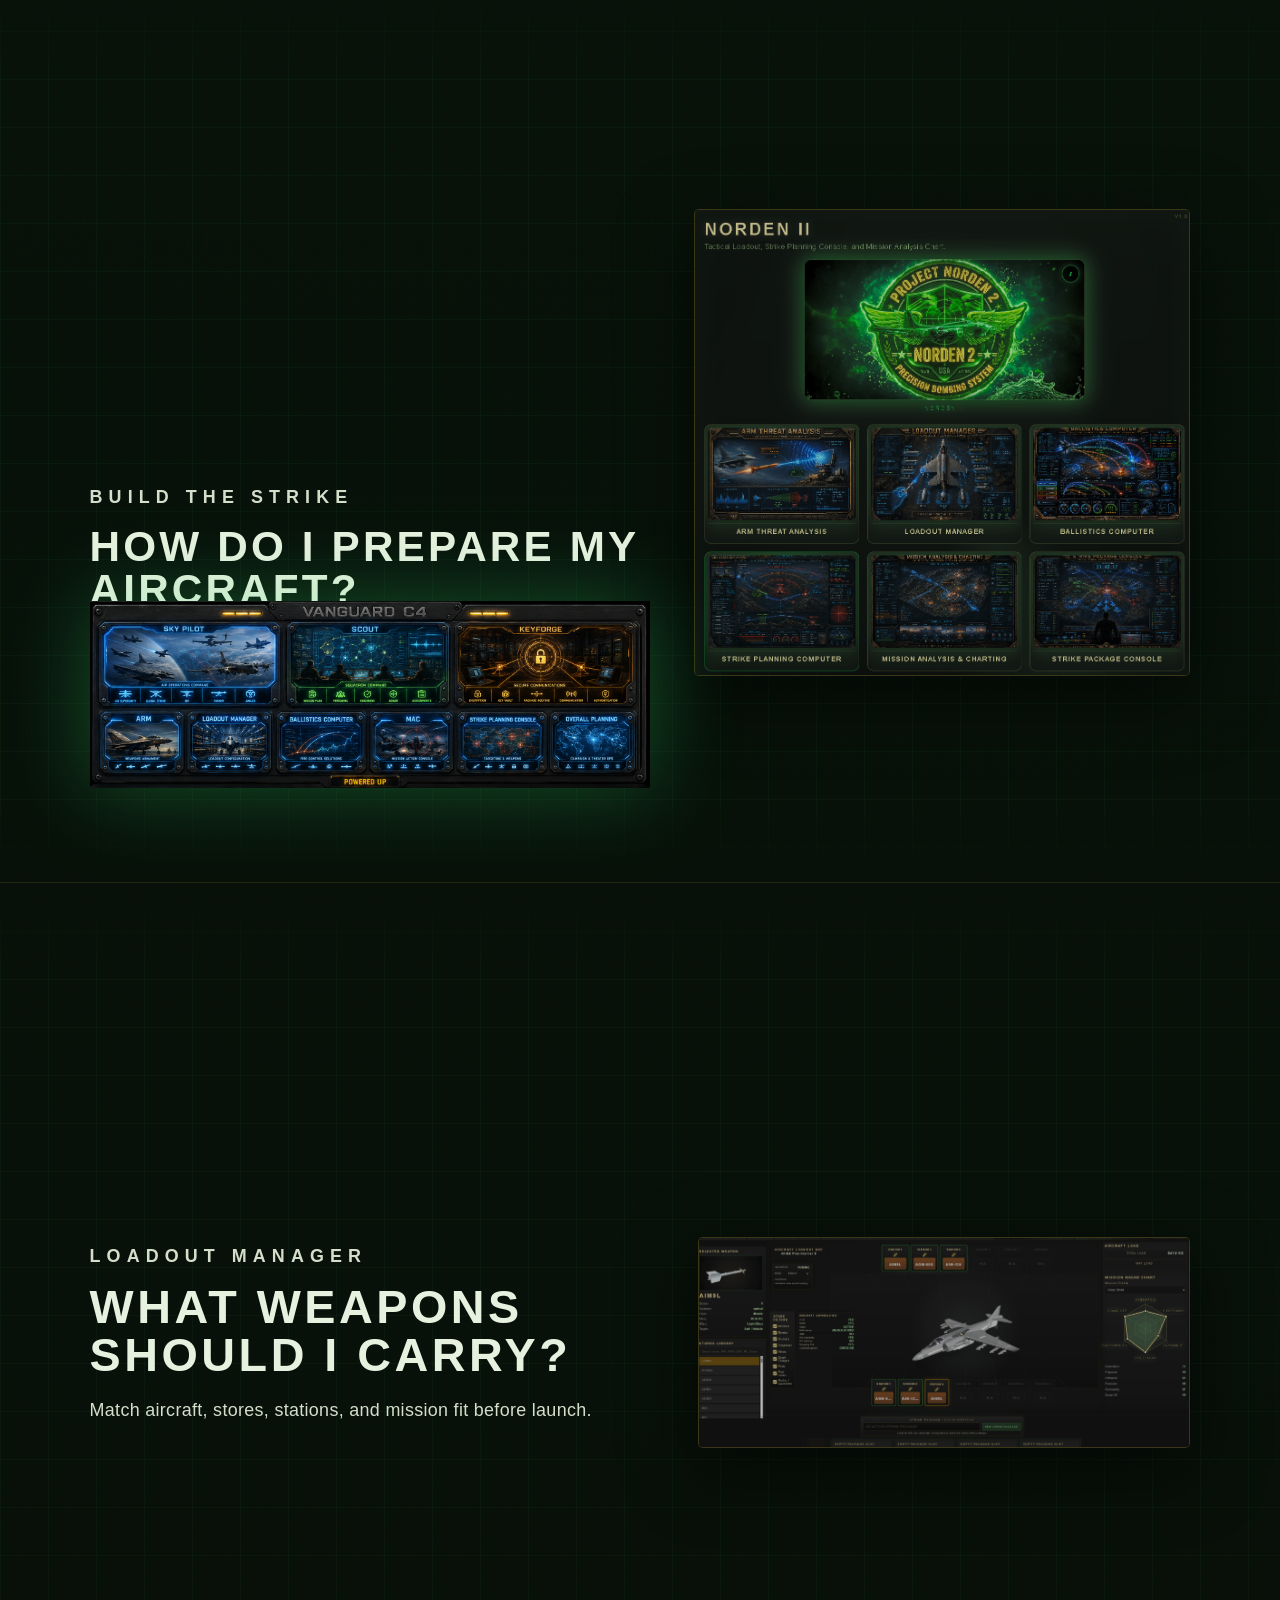
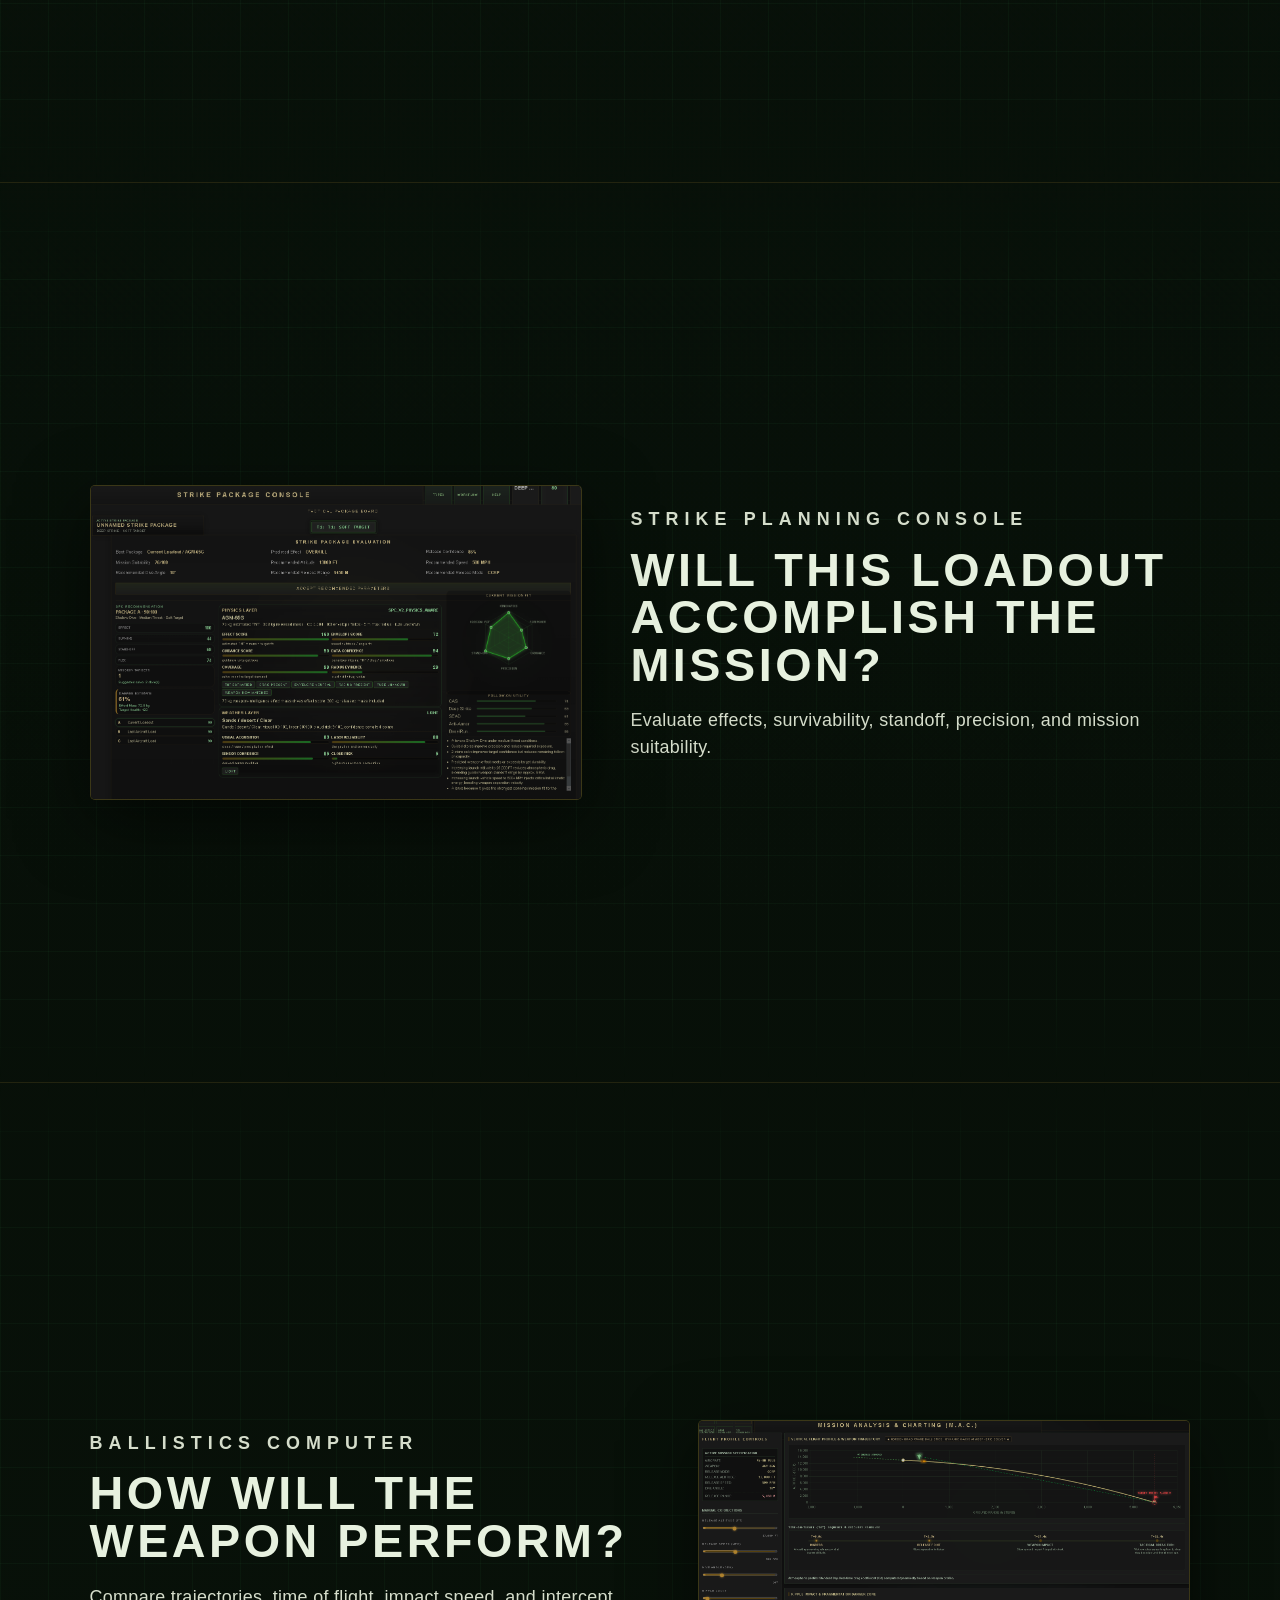
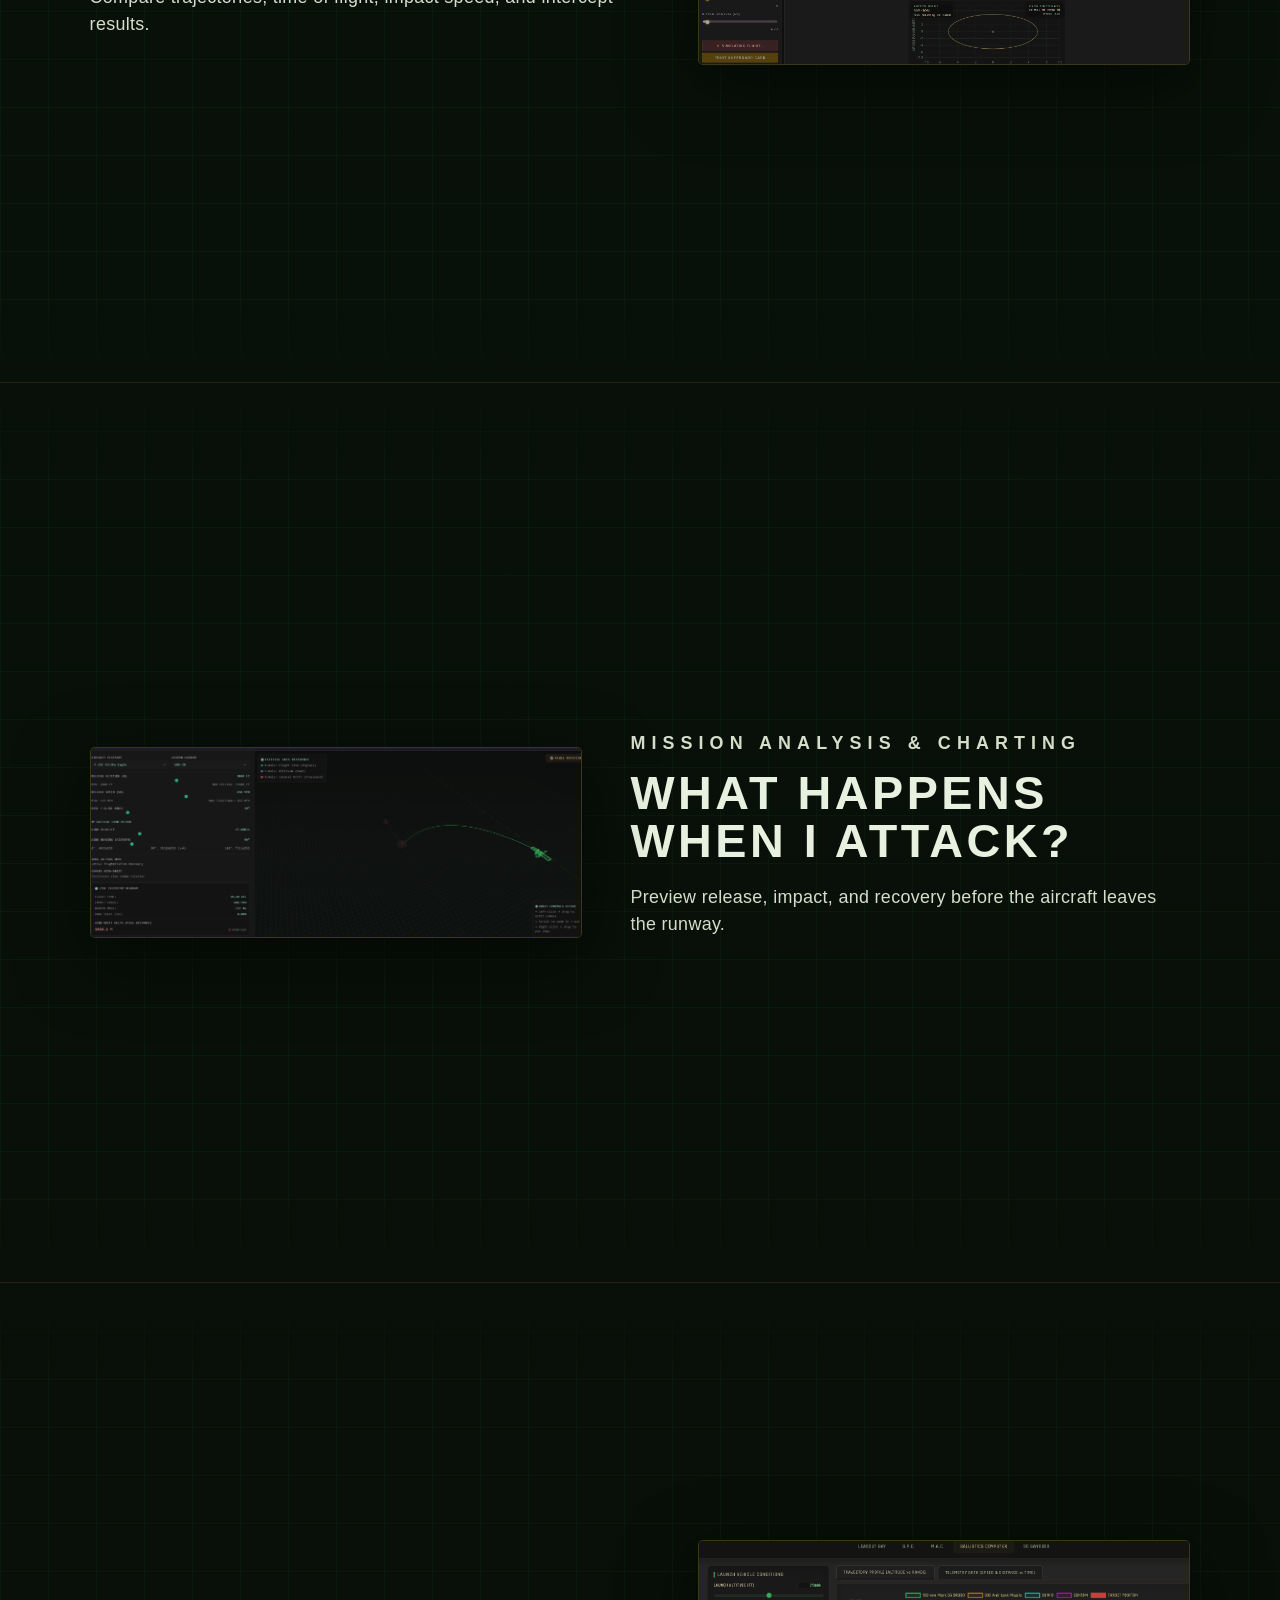
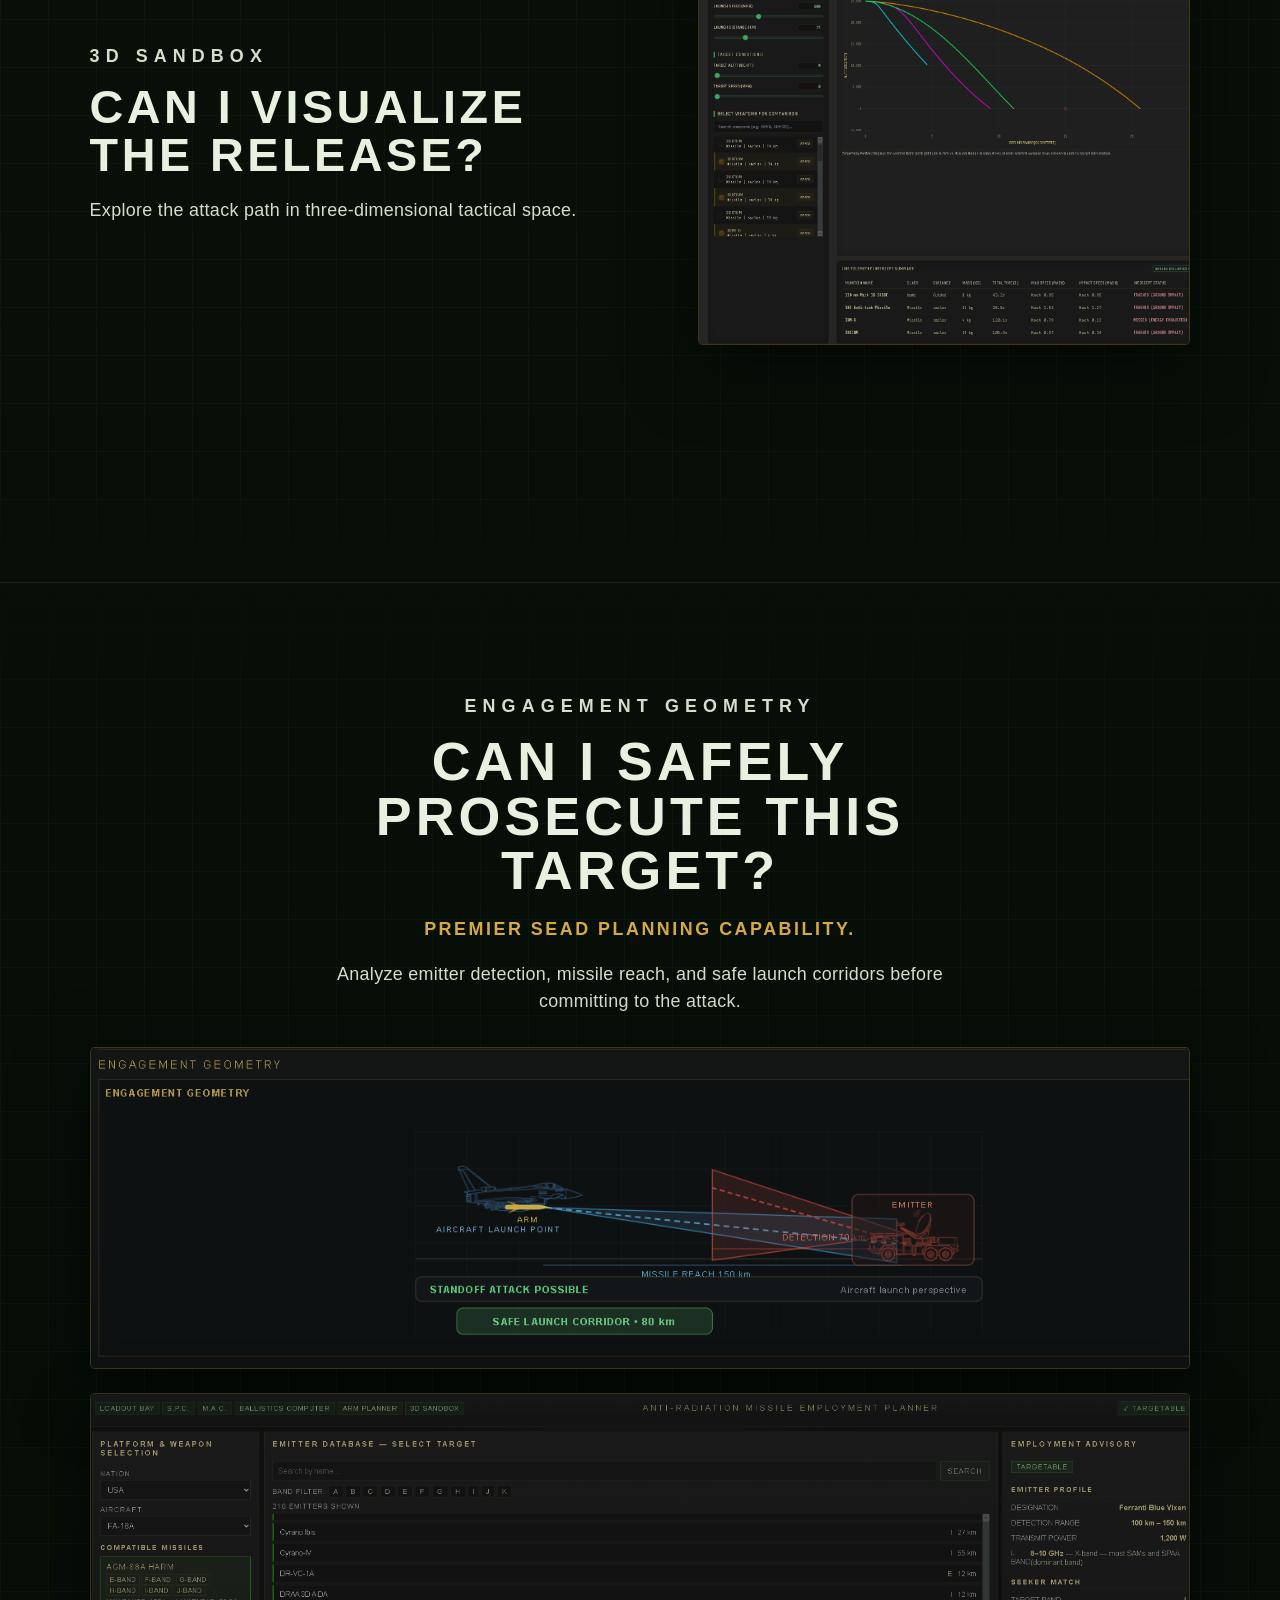
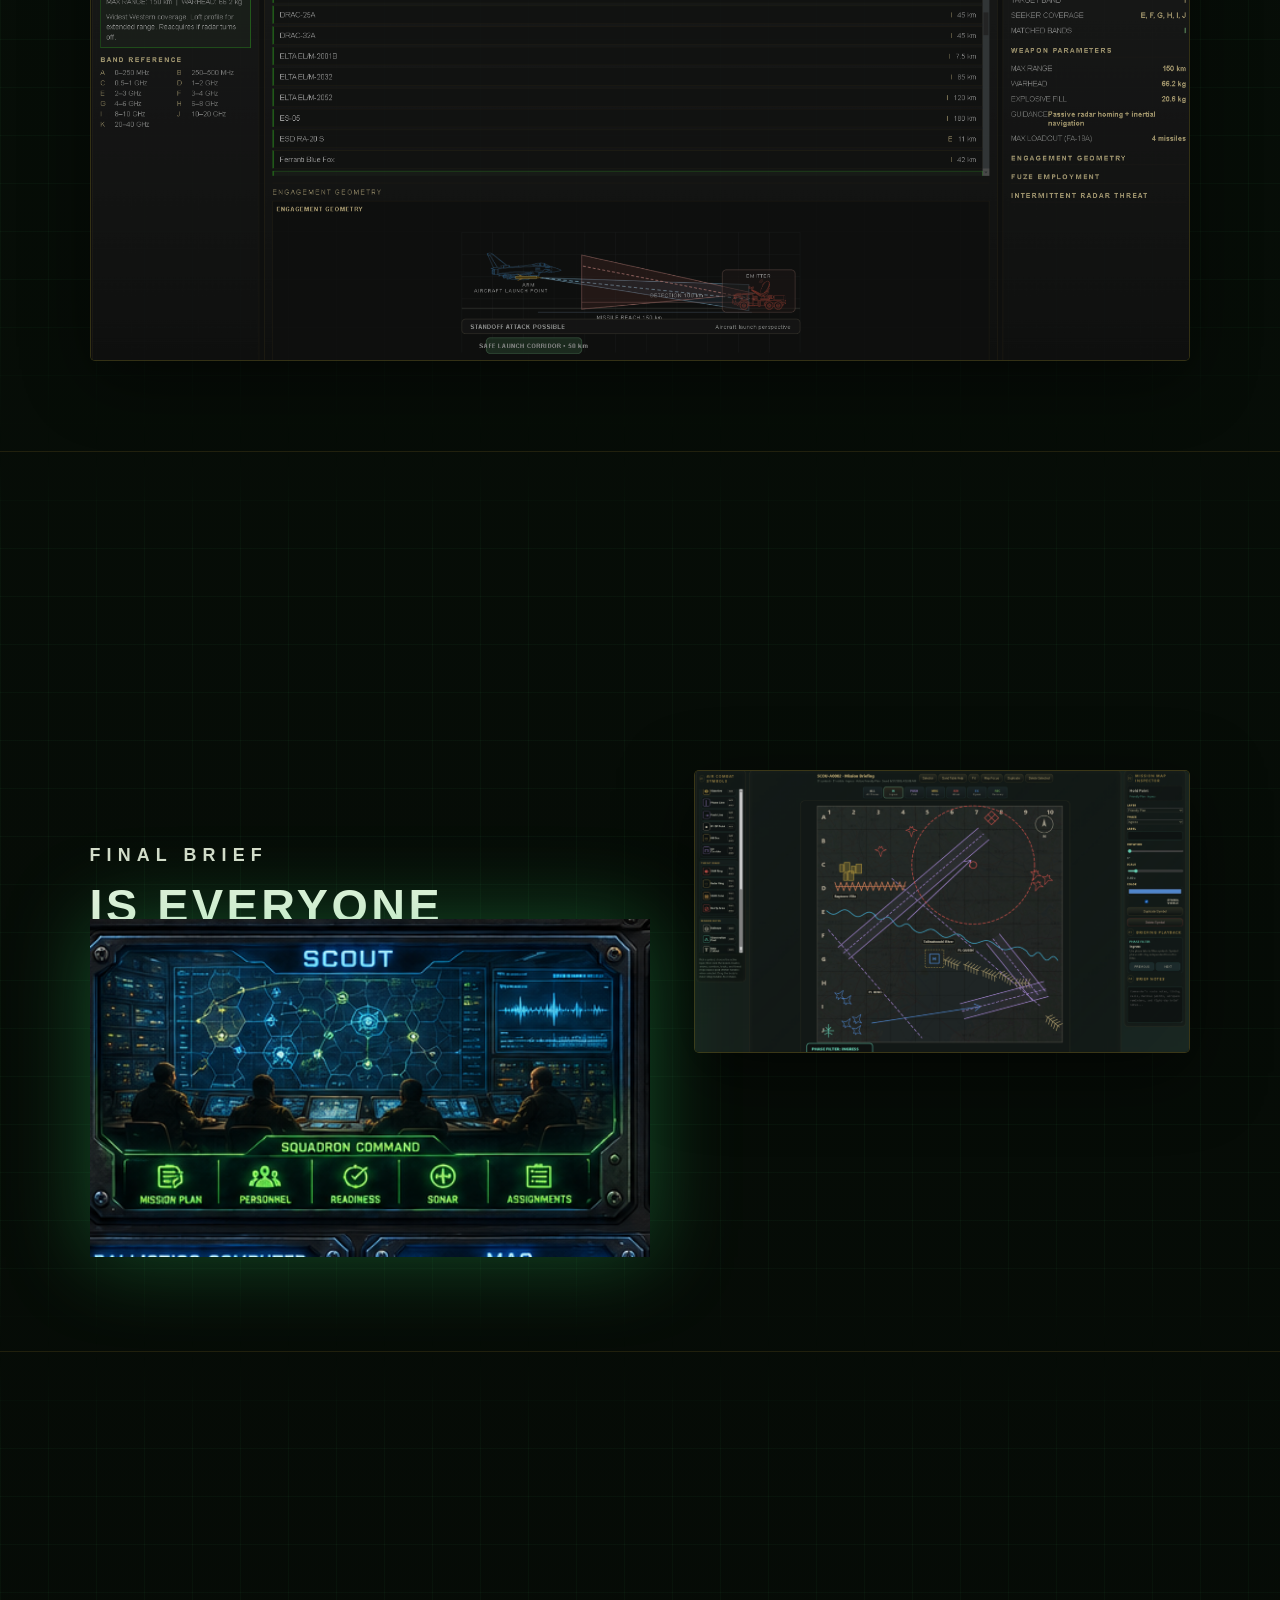
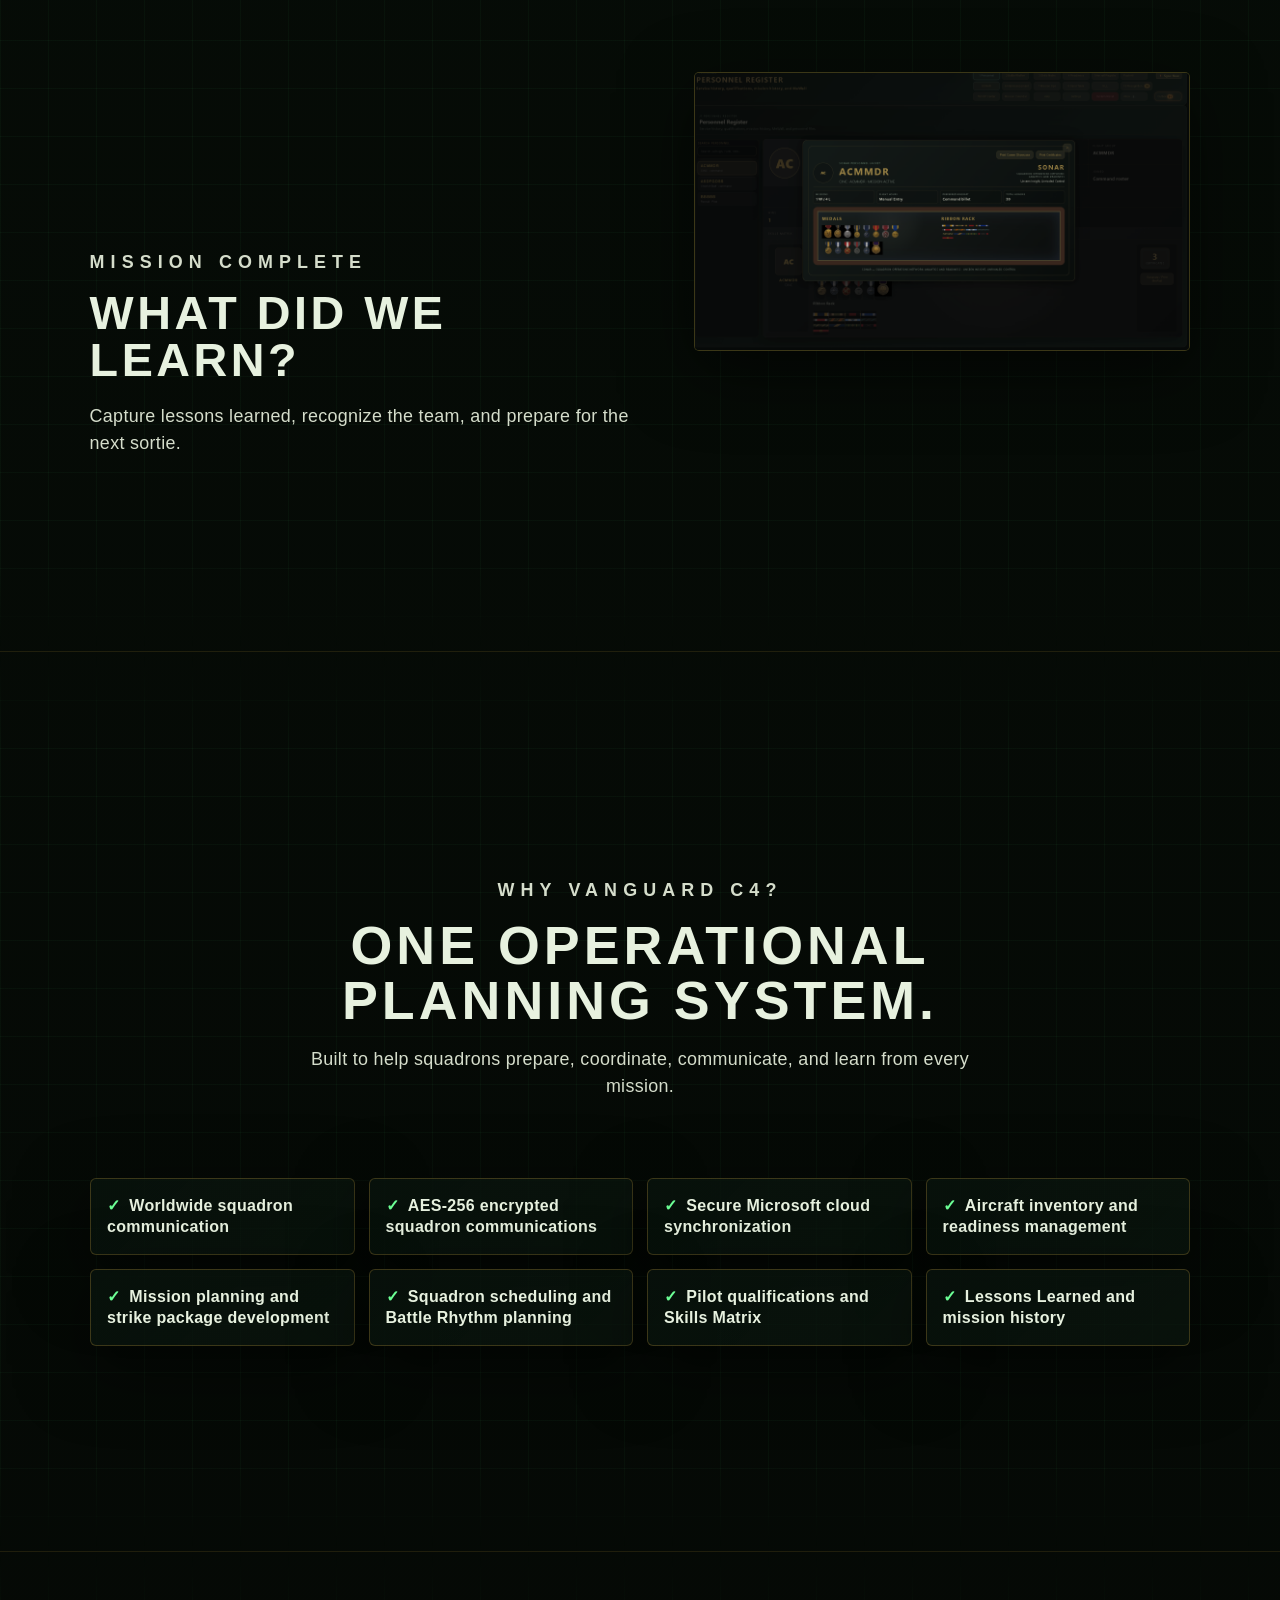
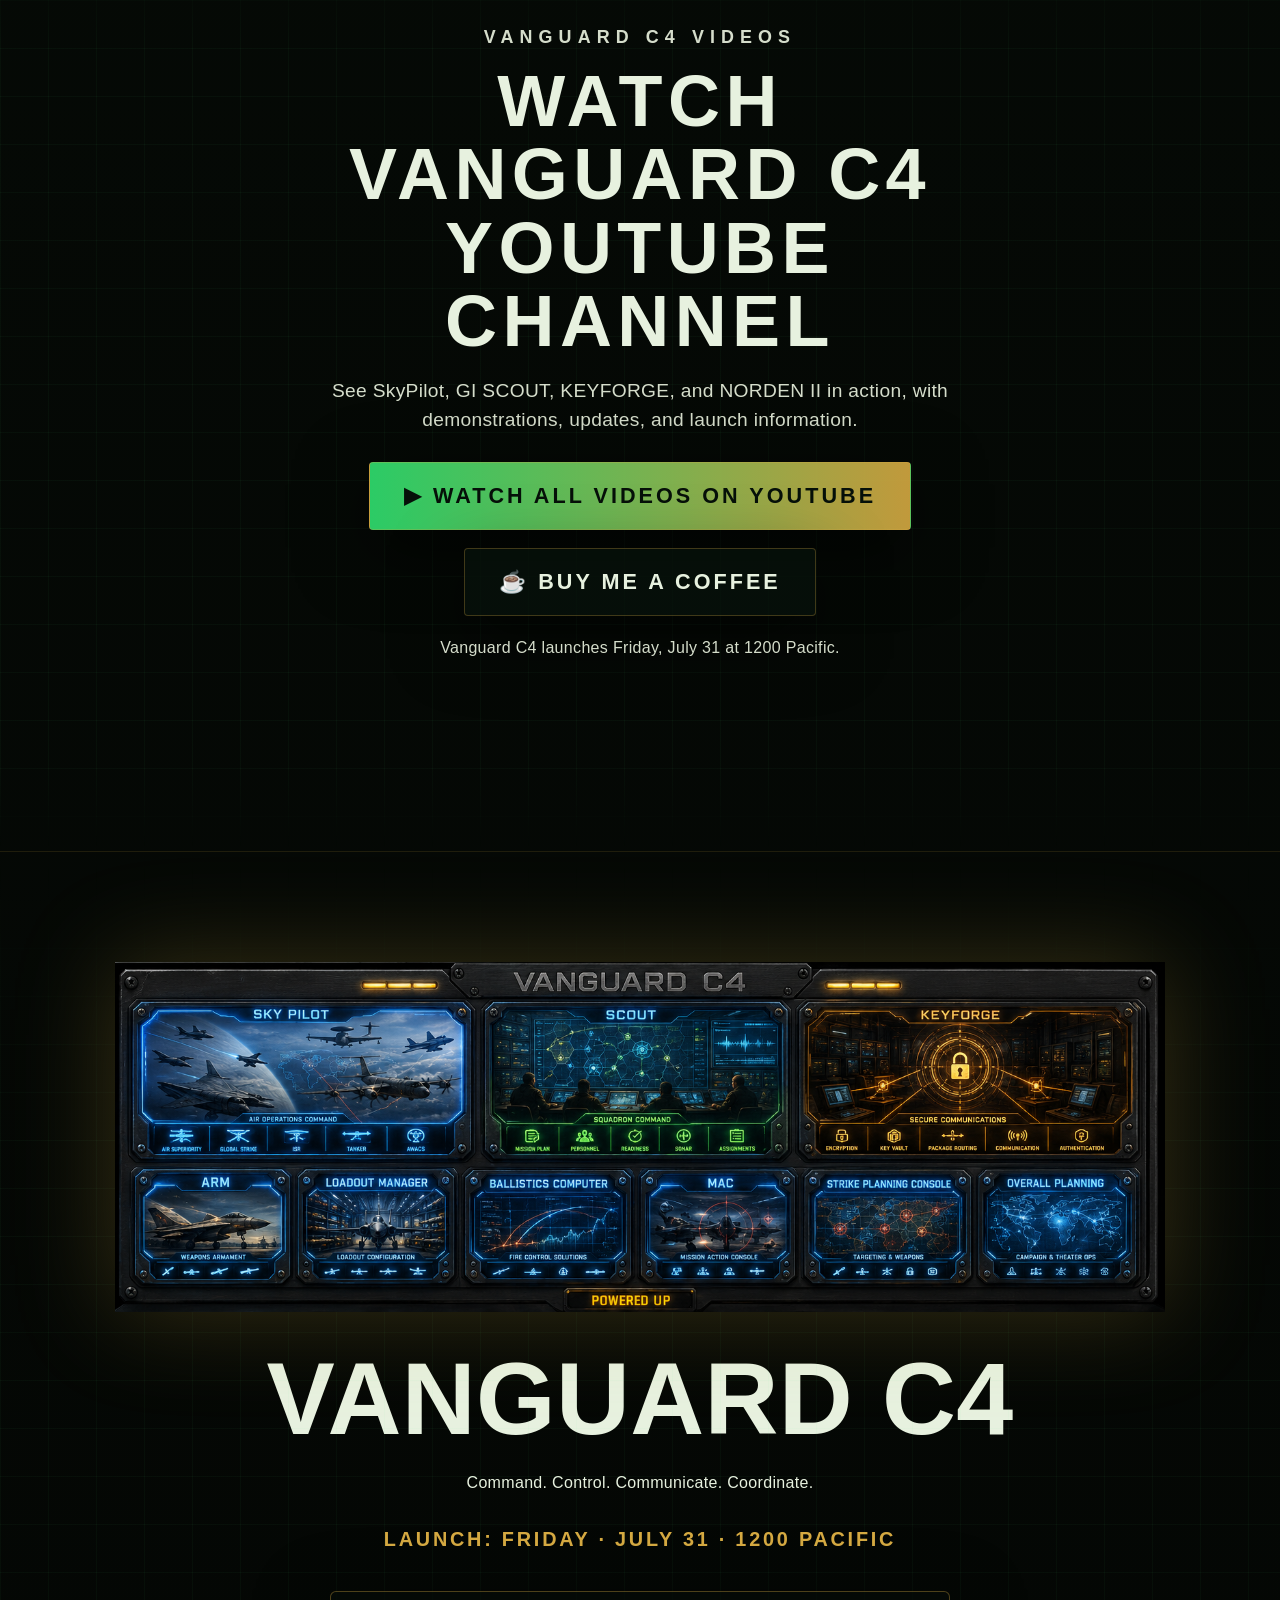
==== commit d475d32f: "Add files via upload" ====
--- a/index.html
+++ b/index.html
@@ -242,16 +242,83 @@
       <p>Command. Control. Communicate. Coordinate.</p>
       <p class="gold-line">Launch: Friday · July 31 · 1200 Pacific</p>
 
-      <div class="store-card">
-        <div class="store-label">Free Mission-Planning Tools</div>
-        <p><strong>SkyPilot</strong> and <strong>NORDEN II</strong> launch free on Friday.</p>
-        <p>Download links will activate at launch.</p>
-      </div>
-
-      <div class="store-card">
-        <div class="store-label">GI SCOUT + KEYFORGE for Squadrons</div>
-        <p>Squadron managers interested in GI SCOUT and KEYFORGE can contact us directly for individual setup and service.</p>
-        <p><a href="mailto:JumpinKJ@gmail.com">JumpinKJ@gmail.com</a></p>
+
+      <div class="store-card" style="padding:30px;">
+        <div class="store-label">Free Mission-Planning Software</div>
+        <p style="max-width:820px;margin:0 auto 24px;">
+          Download the official Vanguard C4 releases below. SkyPilot and NORDEN II are free proprietary software for personal and authorized virtual-squadron use.
+        </p>
+
+        <div style="display:grid;grid-template-columns:repeat(auto-fit,minmax(260px,1fr));gap:22px;margin-top:24px;">
+          <div style="border:1px solid rgba(255,255,255,.22);border-radius:18px;padding:26px;background:rgba(0,0,0,.22);">
+            <h2 style="margin-top:0;">SkyPilot</h2>
+            <p>Aircraft inventory, force composition, readiness, planning, and mission preparation.</p>
+            <a class="button primary" href="https://github.com/KJumpmaster/SKY-PILOT/releases" target="_blank" rel="noopener"
+               style="font-size:1.2rem;padding:18px 28px;width:100%;box-sizing:border-box;text-align:center;">
+              Download SkyPilot
+            </a>
+            <details style="margin-top:16px;text-align:left;">
+              <summary>SHA-256 verification</summary>
+              <code style="overflow-wrap:anywhere;">211be3346a4d85988bac11ae231ff51d8c7fa408770e0261953c3946ae735e12</code>
+            </details>
+          </div>
+
+          <div style="border:1px solid rgba(255,255,255,.22);border-radius:18px;padding:26px;background:rgba(0,0,0,.22);">
+            <h2 style="margin-top:0;">NORDEN II</h2>
+            <p>Loadout planning, strike analysis, weapon performance, 3D rehearsal, and engagement geometry.</p>
+            <a class="button primary" href="https://github.com/KJumpmaster/NORDEN-II/releases" target="_blank" rel="noopener"
+               style="font-size:1.2rem;padding:18px 28px;width:100%;box-sizing:border-box;text-align:center;">
+              Download NORDEN II
+            </a>
+            <details style="margin-top:16px;text-align:left;">
+              <summary>SHA-256 verification</summary>
+              <code style="overflow-wrap:anywhere;">4677046995d7f81bdbc66d96ea5451c8d410f0182709ef9c30753ae3e072f363</code>
+            </details>
+          </div>
+        </div>
+
+        <div style="margin-top:22px;border:1px solid rgba(255,255,255,.18);border-radius:16px;padding:22px;">
+          <h3 style="margin-top:0;">GI SCOUT + KEYFORGE for Squadrons</h3>
+          <p>Squadron managers interested in command-and-control, scheduling, readiness, mission coordination, and secure synchronization can contact Ken Johnson directly.</p>
+          <a class="button ghost" href="mailto:JumpinKJ@gmail.com?subject=GI%20SCOUT%20and%20KEYFORGE%20Squadron%20Inquiry">
+            Contact About GI SCOUT + KEYFORGE
+          </a>
+        </div>
+      </div>
+
+      <div class="store-card" style="padding:30px;">
+        <div class="store-label">Vanguard C4 3D Model Library</div>
+        <p>Optional aircraft, ordnance, and local-server downloads for the enhanced 3D experience.</p>
+
+        <div style="display:grid;grid-template-columns:repeat(auto-fit,minmax(220px,1fr));gap:16px;margin-top:22px;">
+          <a class="button ghost" href="https://github.com/KJumpmaster/Vanguard-C4-Aircraft-Assets/releases/tag/v1.0.0" target="_blank" rel="noopener" style="padding:18px;">
+            Download Aircraft Models
+          </a>
+          <a class="button ghost" href="https://github.com/KJumpmaster/Weapon-Asset-Library-v1.0.0/releases/tag/1.0.0" target="_blank" rel="noopener" style="padding:18px;">
+            Download Weapon Models
+          </a>
+          <a class="button ghost" href="https://github.com/KJumpmaster/3D_Local_Server/releases/tag/1.0.0" target="_blank" rel="noopener" style="padding:18px;">
+            Download 3D Local Server
+          </a>
+        </div>
+
+        <details style="margin-top:22px;text-align:left;">
+          <summary>Model-library file verification hashes</summary>
+          <p><strong>Aircraft Models Part 01:</strong><br><code style="overflow-wrap:anywhere;">e1b3bb75401b721d8c2633230800e97153b2e87e1526e93bc2ca53e1b023f934</code></p>
+          <p><strong>Aircraft Models Part 02:</strong><br><code style="overflow-wrap:anywhere;">0e79d892d0da88687751dc740ad7b874afb409be295e8e1cb25711b692f413e1</code></p>
+          <p><strong>Aircraft Models Part 03:</strong><br><code style="overflow-wrap:anywhere;">c111df4d24cac3e7be5af288e77a504af3d6224e5e956a09974f140bda7b7ba6</code></p>
+          <p><strong>03 FINAL GLB READY:</strong><br><code style="overflow-wrap:anywhere;">aab249c331eaa5b4dde019594472ef896dfda3b13930dde13238fd0a9444a0e6</code></p>
+          <p><strong>Weapon Models:</strong><br><code style="overflow-wrap:anywhere;">c7a06d7fa0ba3b35bc92628a9945bd20c013b319f11cd93ae3f4c18c37583b6b</code></p>
+          <p><strong>3D Local Server:</strong><br><code style="overflow-wrap:anywhere;">31065012a5e7609216abcb5b159e9da31b47f31ada7be277a60f4db2e7496c72</code></p>
+          <p><strong>Readme Guide:</strong><br><code style="overflow-wrap:anywhere;">b4db4f82169d435ecb113801dec0269f8539dfcbba34fc159f95aef14455dd90</code></p>
+        </details>
+
+        <div style="margin-top:24px;padding:18px;border-left:4px solid currentColor;text-align:left;">
+          <strong>Protected 3D Assets — Not Open Source</strong>
+          <p style="margin-bottom:0;">
+            The aircraft and weapon model files are proprietary and are provided solely for use with official copies of NORDEN II, SkyPilot, and related Vanguard C4 applications. They may not be copied, repackaged, resold, uploaded, converted, published, or used in another project without written permission. Please share the official Vanguard C4 download page instead of redistributing the files.
+          </p>
+        </div>
       </div>
 
       <div class="store-card">
@@ -298,7 +365,5 @@
 
   <audio id="missionAudio" src="audio/wonder.mp3" loop></audio>
   <script src="js/main.js"></script>
-  <script data-goatcounter="https://jumpingkj.goatcounter.com/count"
-          async src="//gc.zgo.at/count.js"></script>
 </body>
 </html>
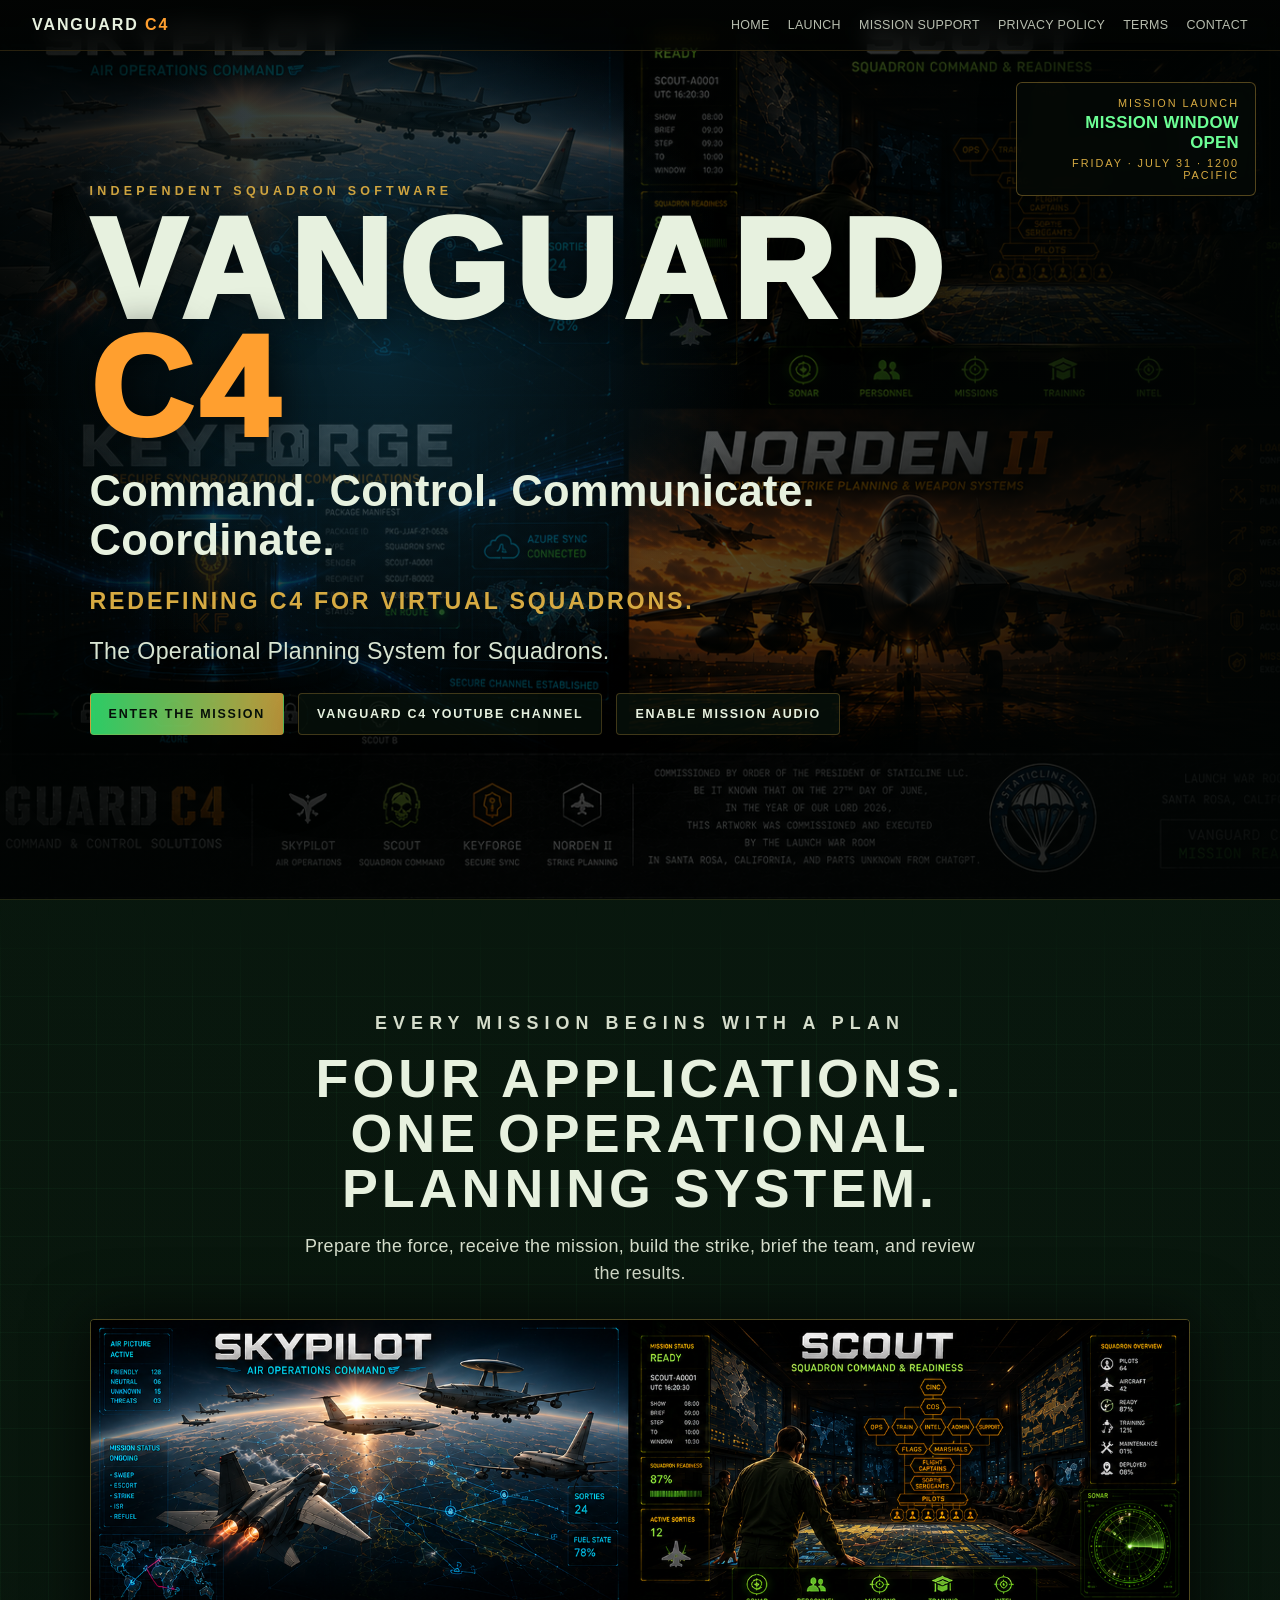
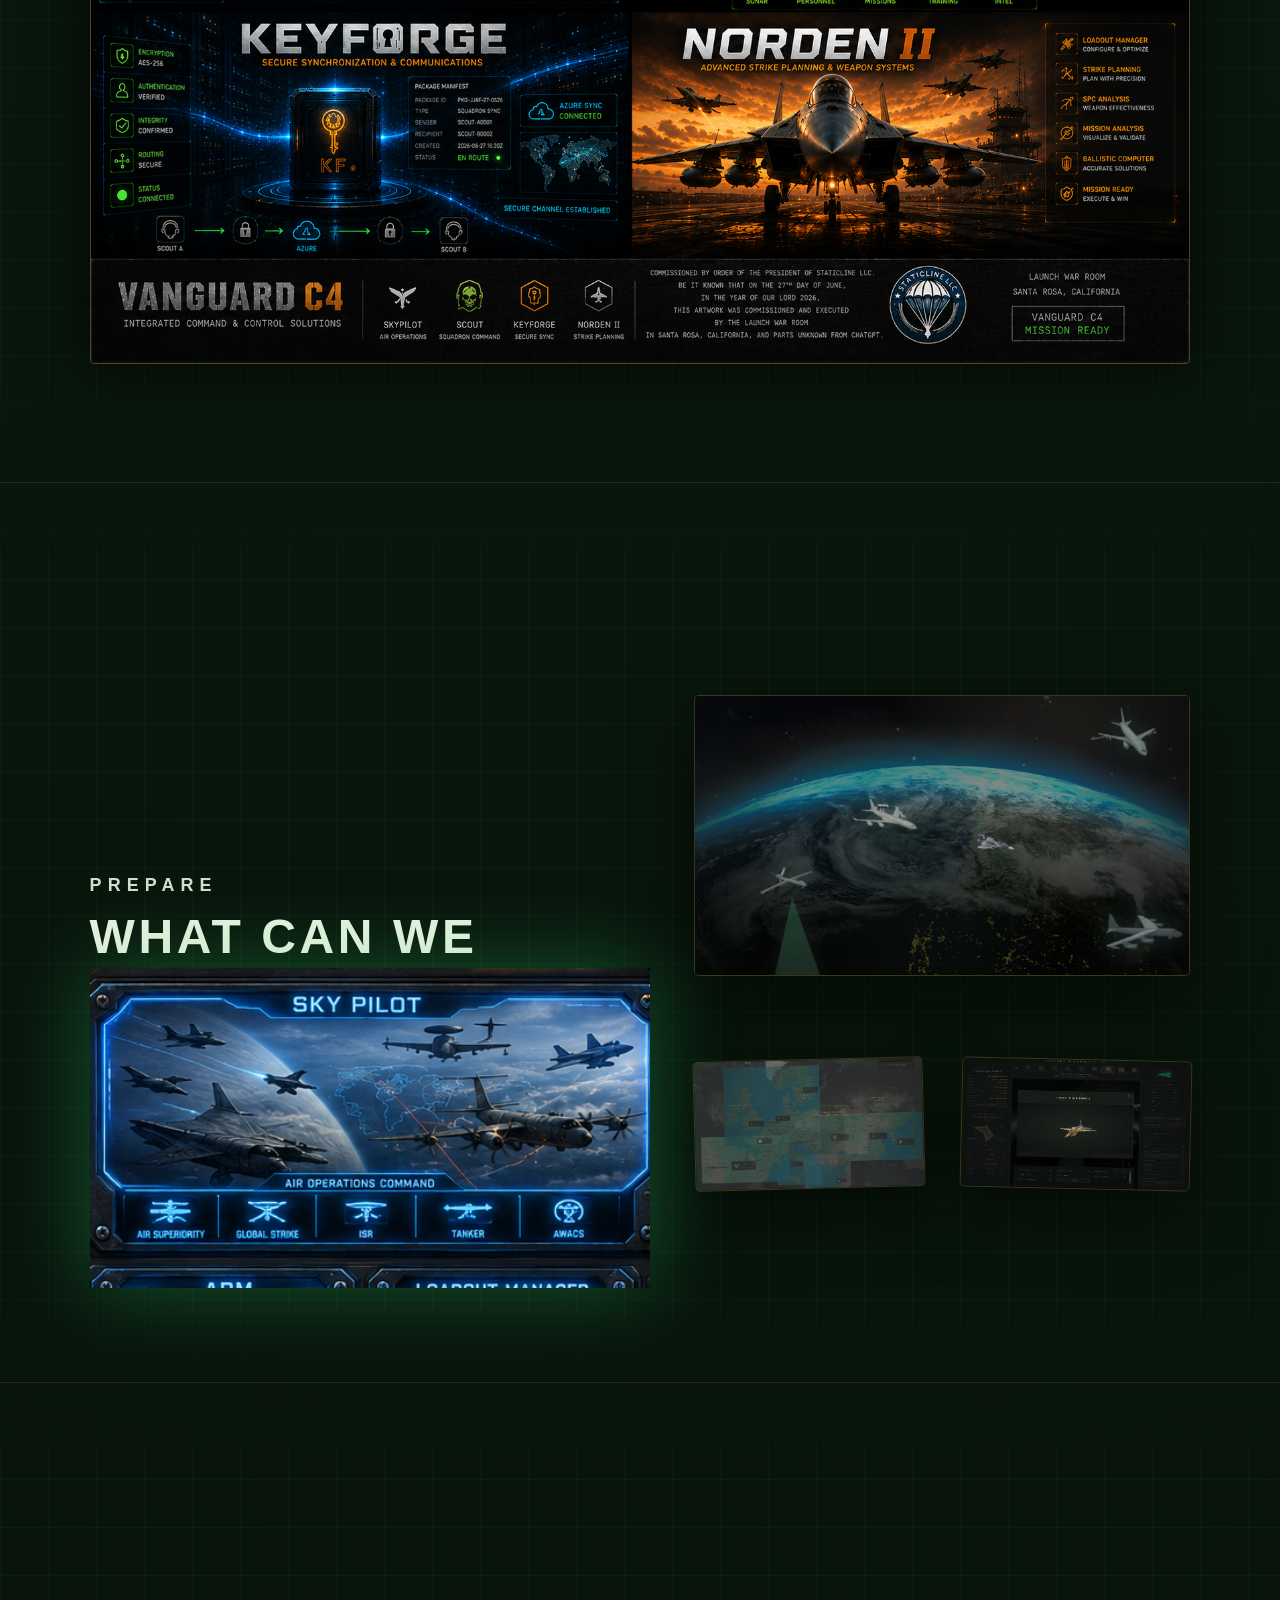
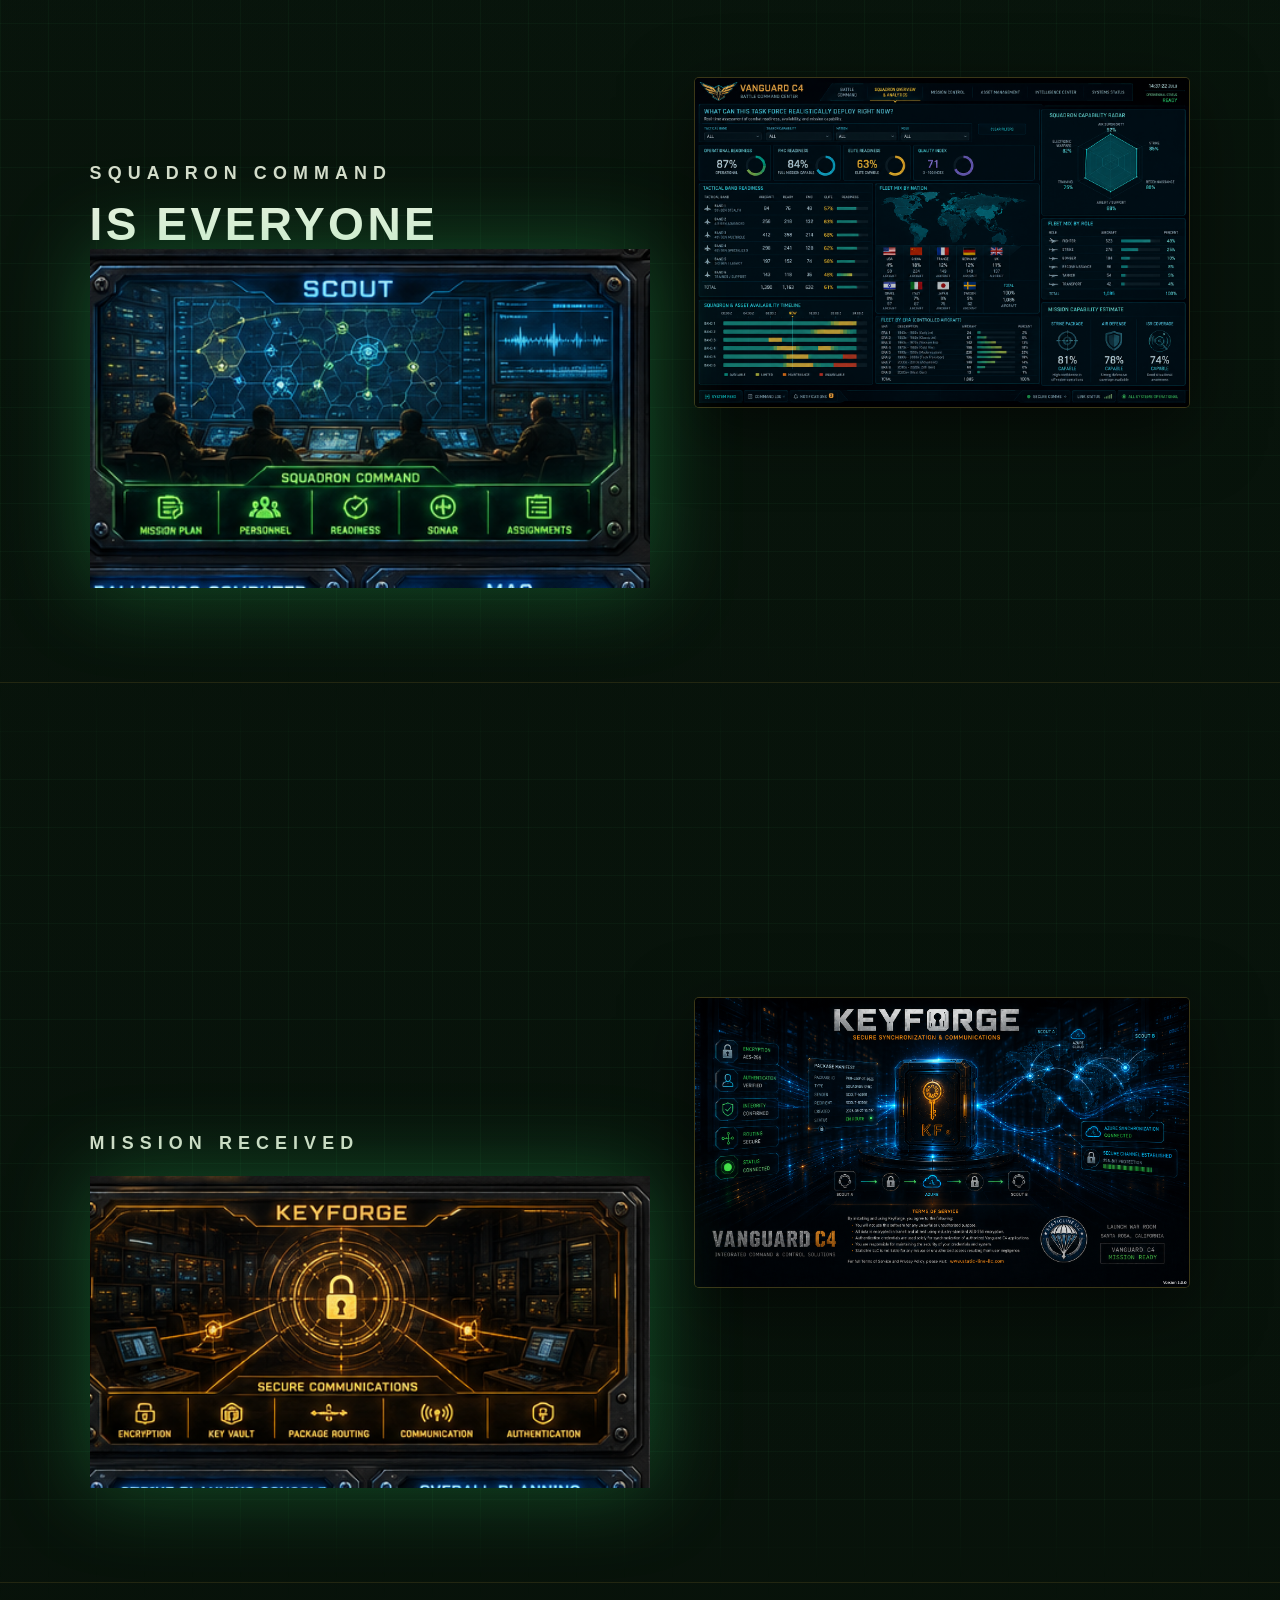
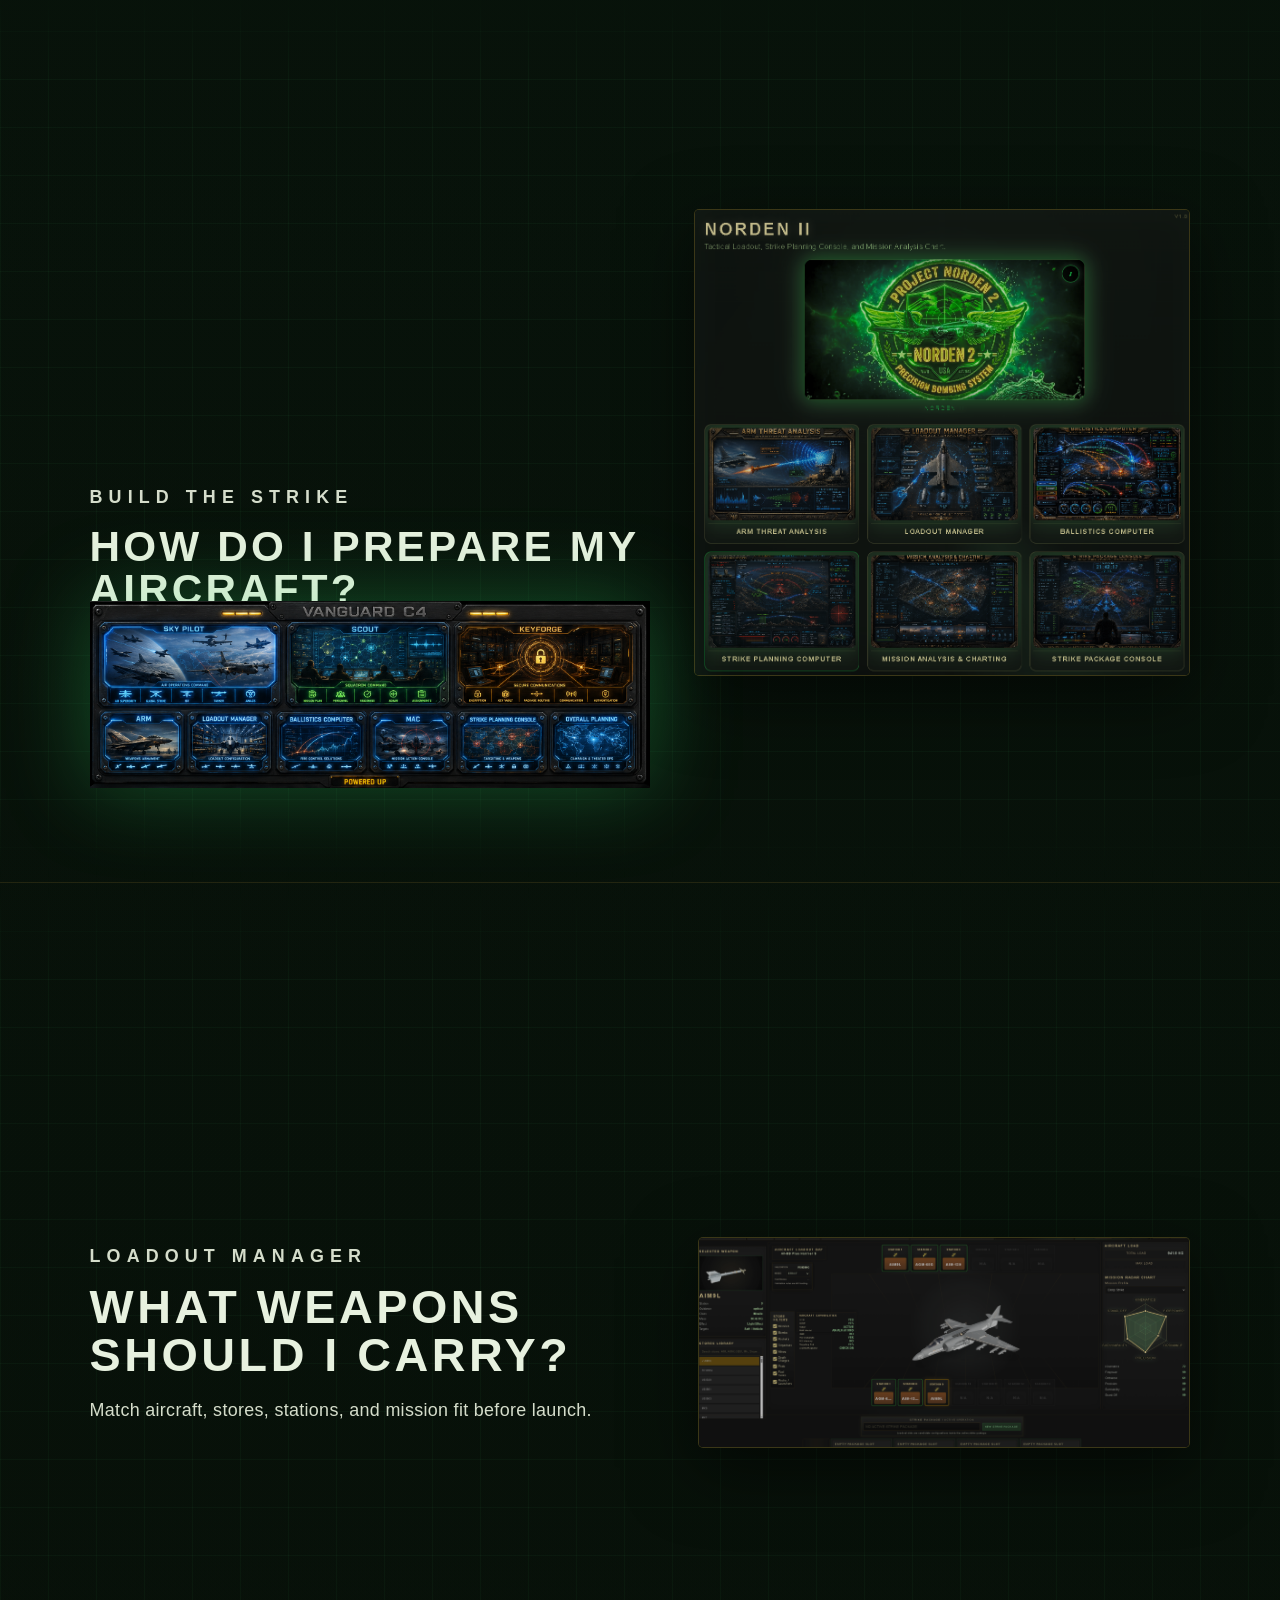
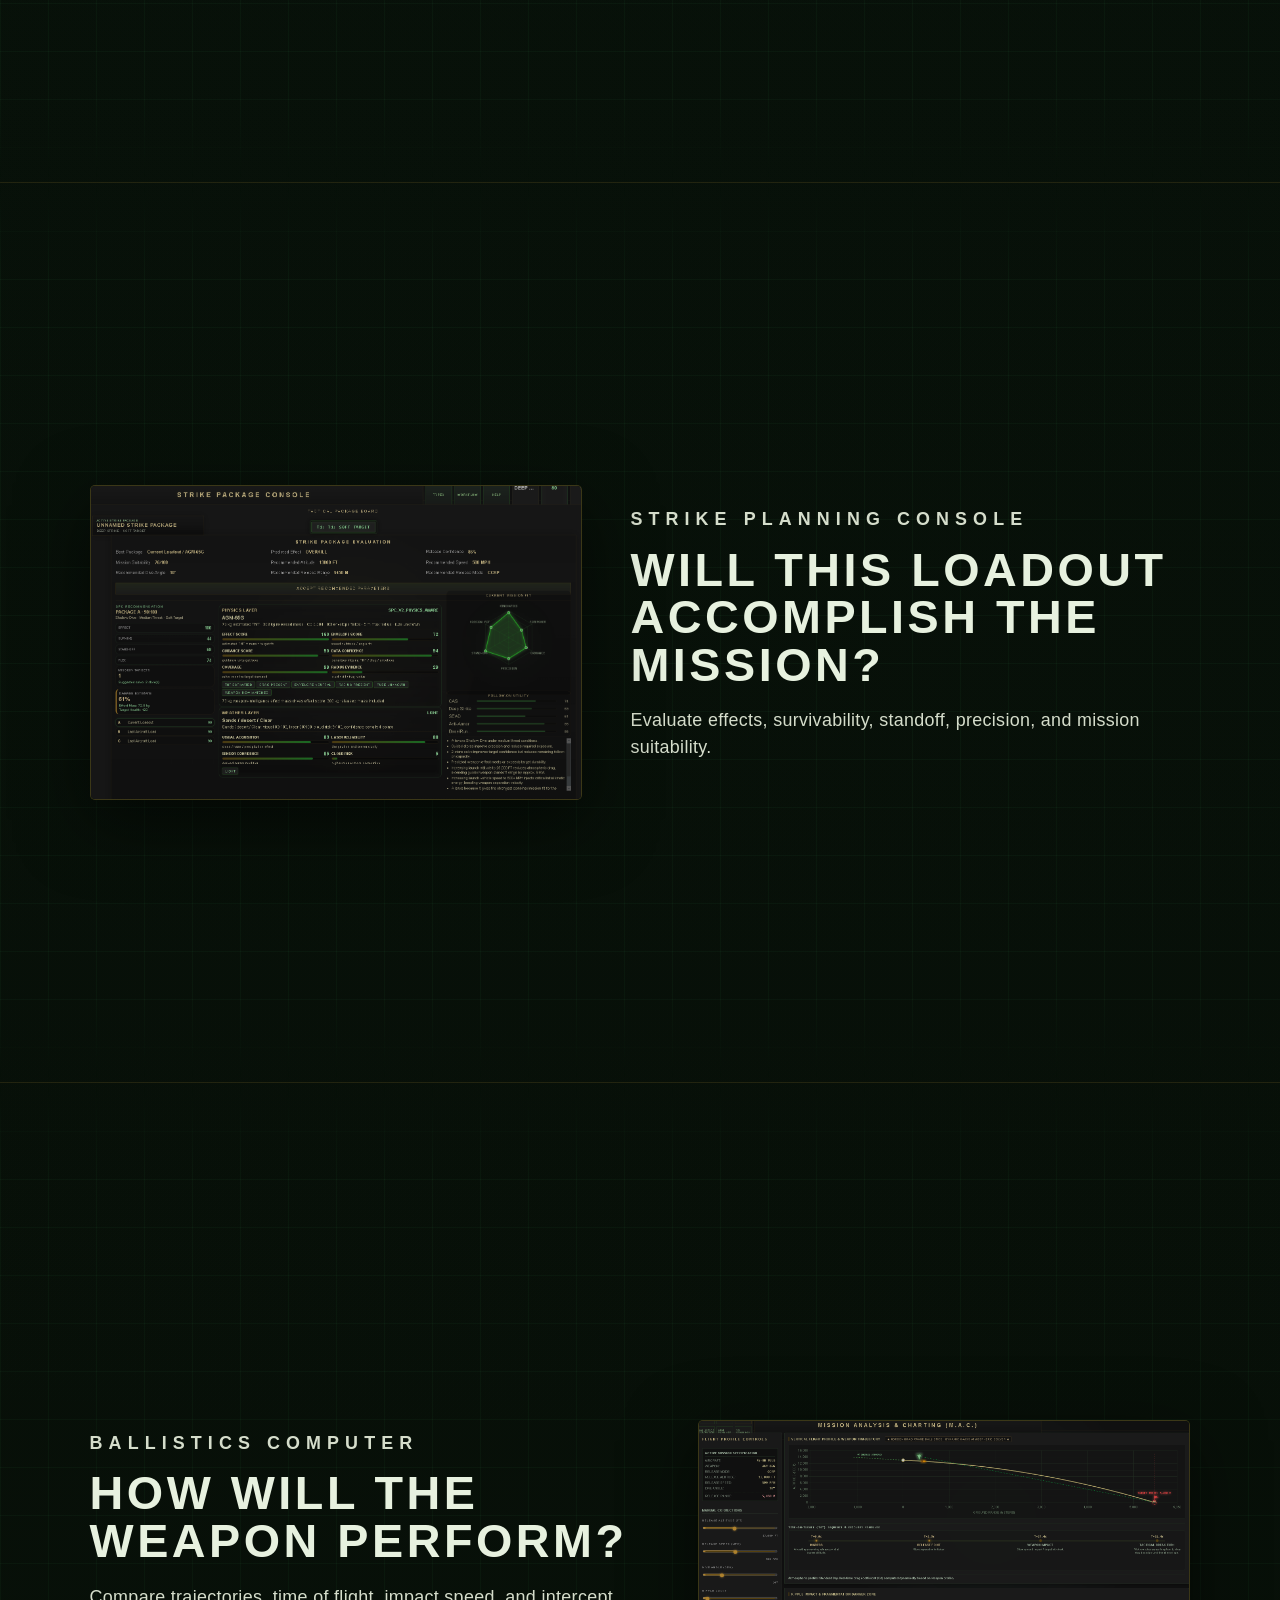
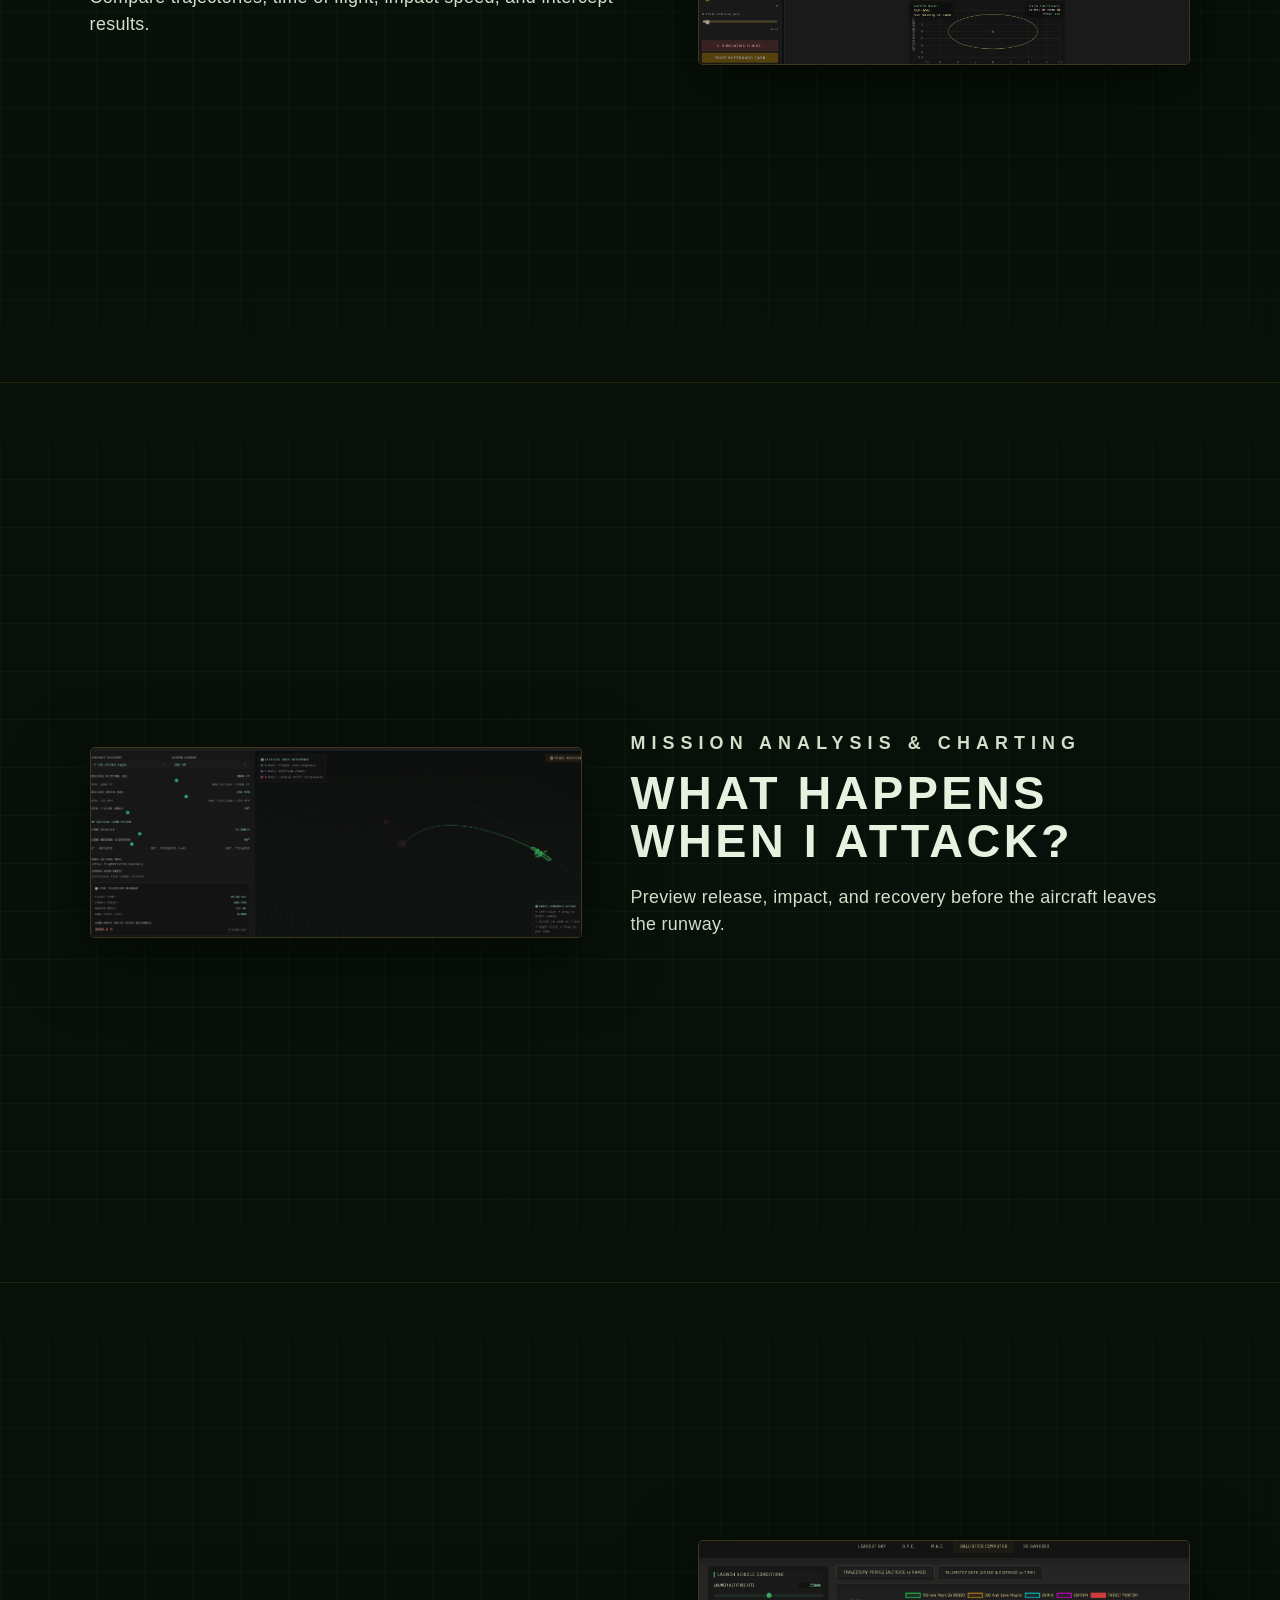
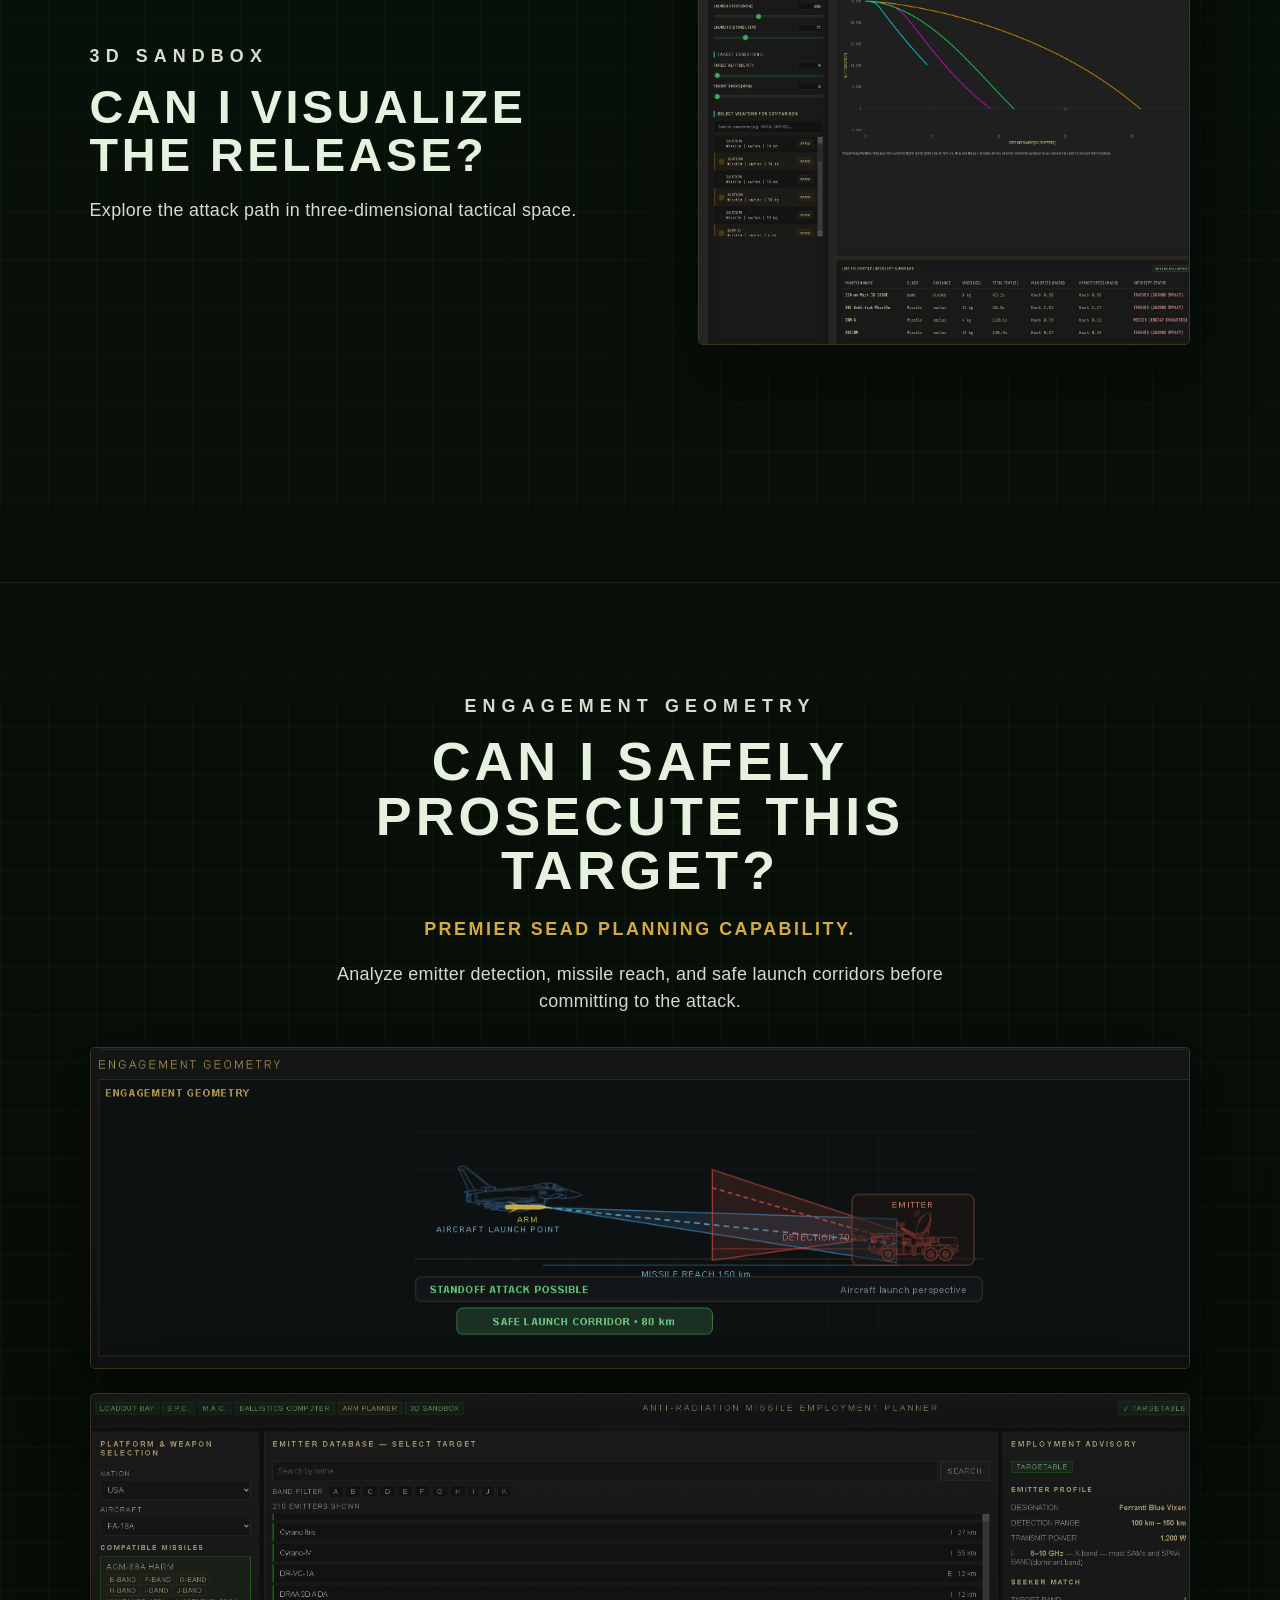
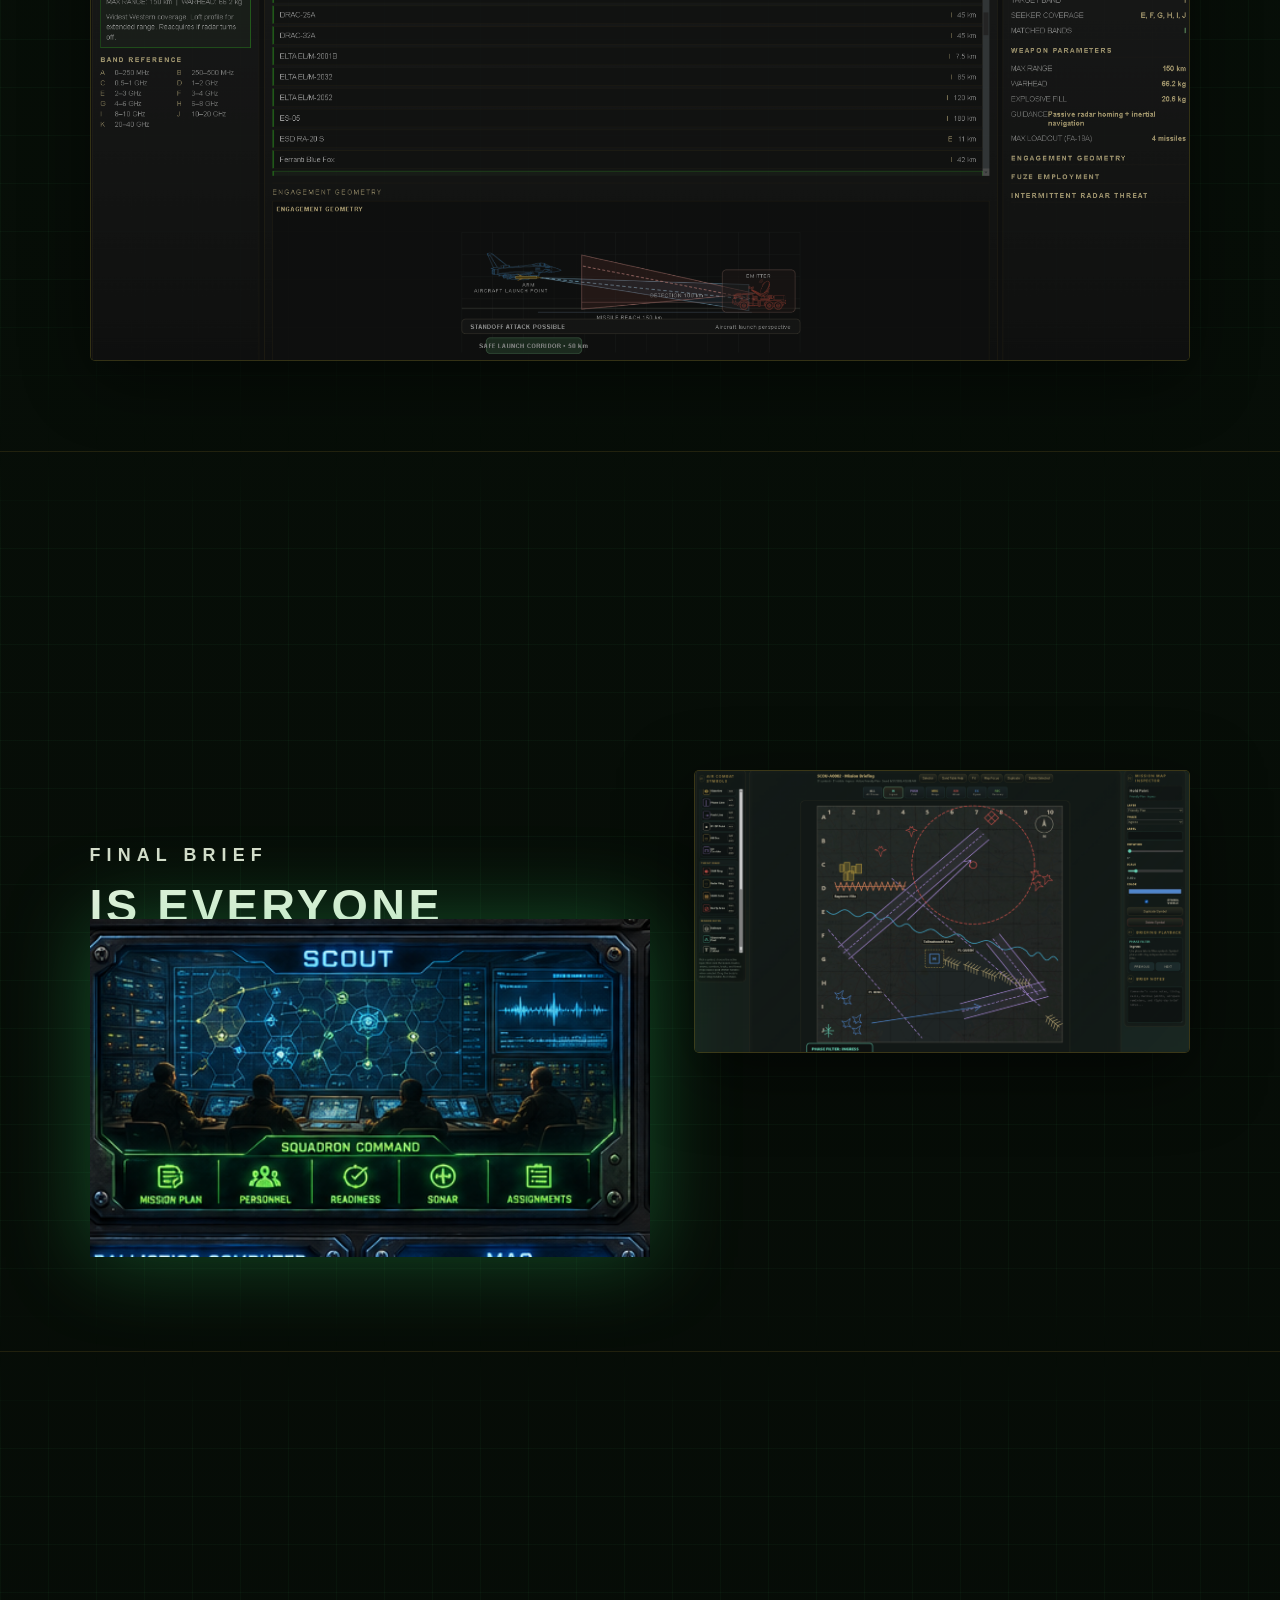
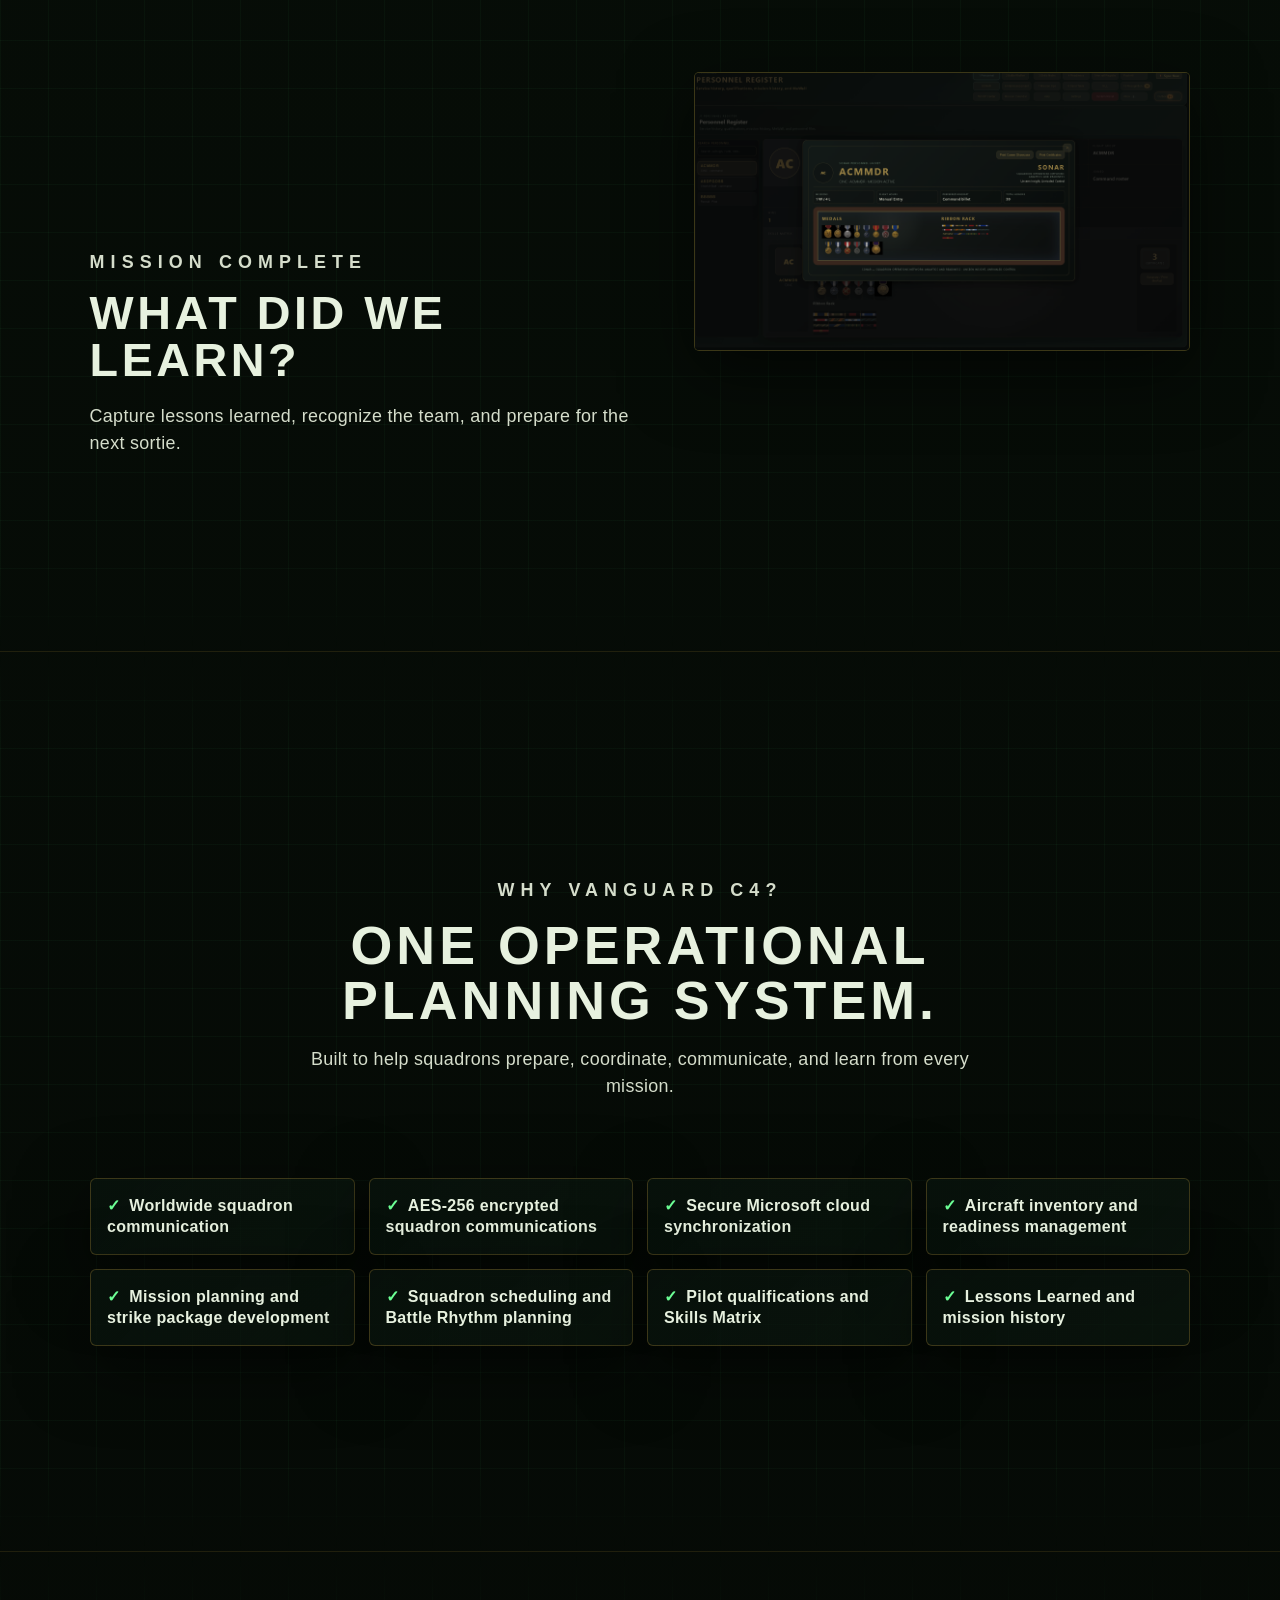
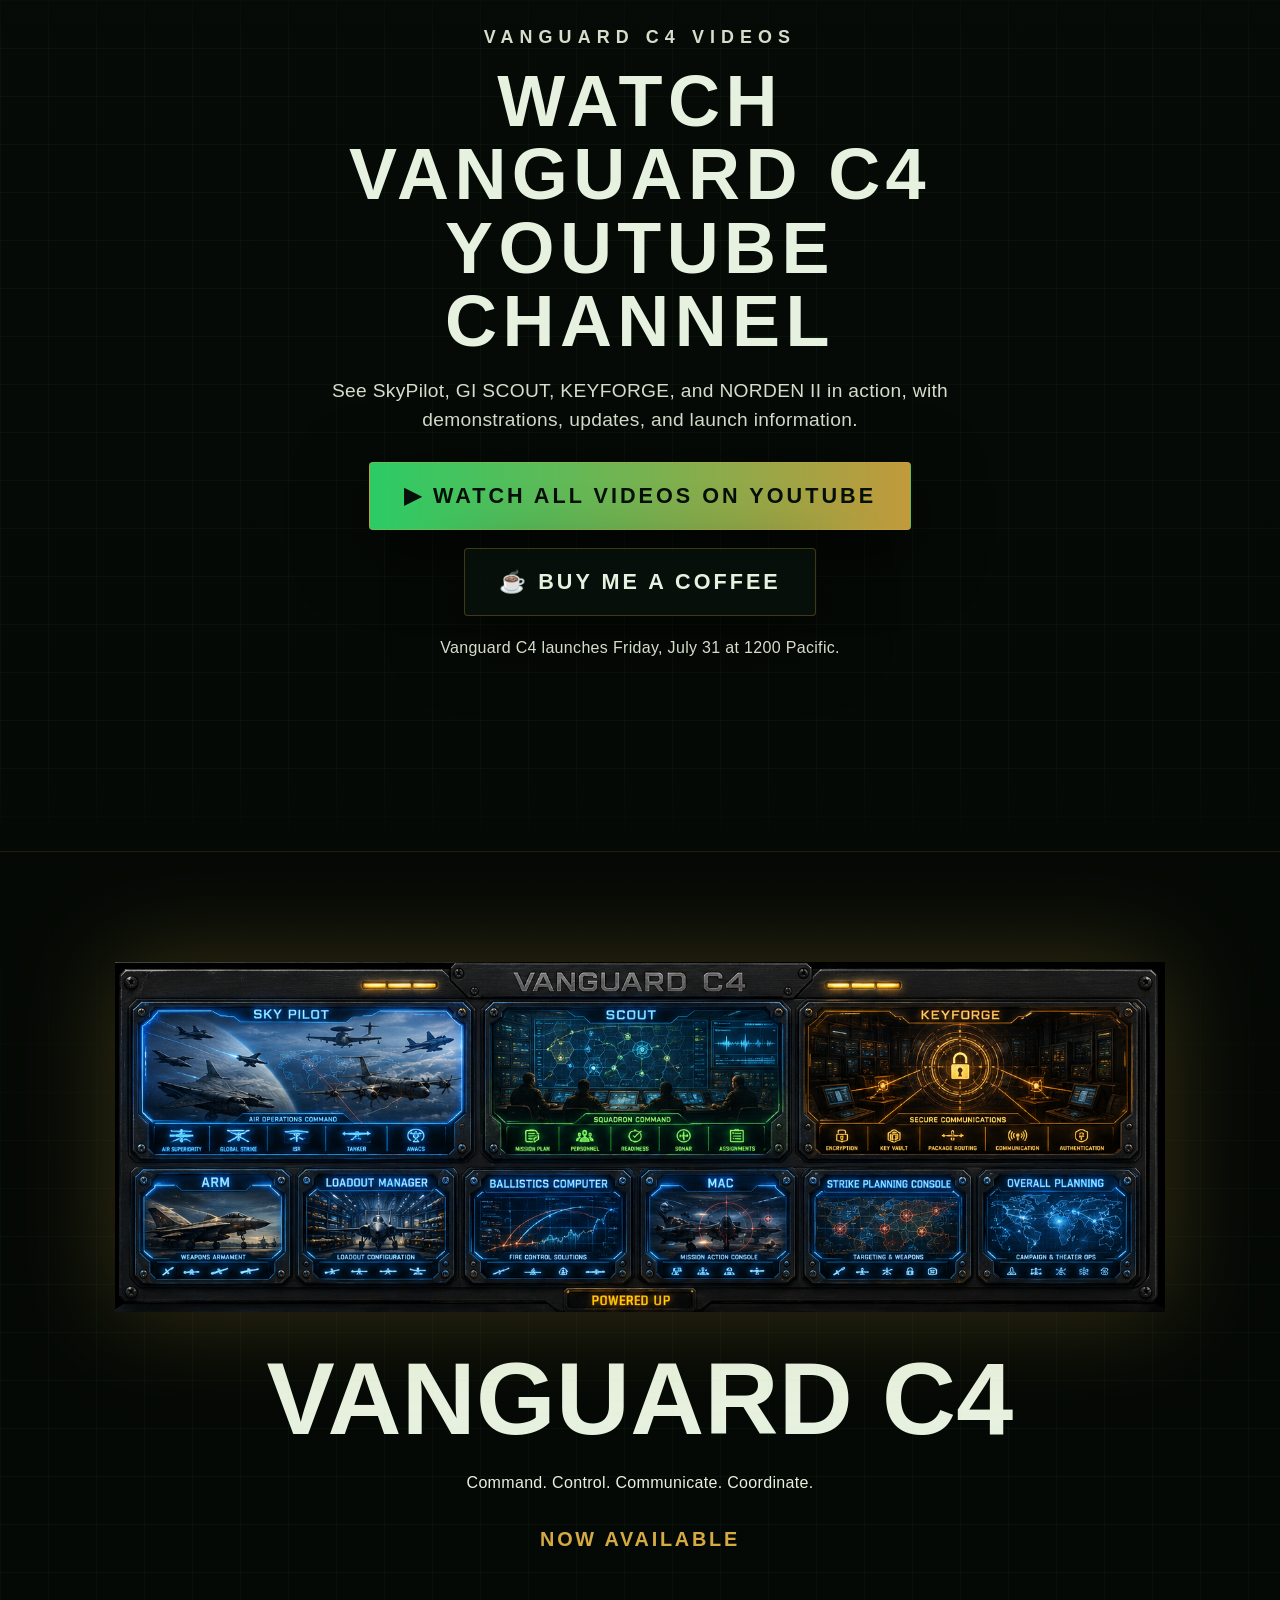
==== commit 7fffcf80: "Add files via upload" ====
--- a/index.html
+++ b/index.html
@@ -12,6 +12,194 @@
 .mission-card.skypilot .section-copy{transform:translateY(-120px);}
 .mission-card.scout .section-copy{transform:translateY(-120px);}
 .mission-card.scout-brief .section-copy{transform:translateY(-120px);}
+</style>
+
+
+<style>
+/* Vanguard C4 launch-download polish */
+.download-zone{
+  width:min(1180px,94vw);
+  margin:34px auto 0;
+}
+.download-intro{
+  max-width:820px;
+  margin:0 auto 26px;
+  text-align:center;
+}
+.download-grid{
+  display:grid;
+  grid-template-columns:repeat(2,minmax(0,1fr));
+  gap:24px;
+}
+.download-card{
+  display:flex;
+  flex-direction:column;
+  min-height:310px;
+  padding:30px;
+  border:1px solid rgba(211,172,72,.46);
+  border-radius:18px;
+  background:linear-gradient(180deg,rgba(24,24,21,.96),rgba(10,10,9,.98));
+  box-shadow:0 16px 38px rgba(0,0,0,.32);
+  text-align:left;
+}
+.download-card h3{
+  margin:0 0 10px;
+  font-size:clamp(2rem,4vw,3.15rem);
+  line-height:.95;
+  letter-spacing:.02em;
+}
+.download-card p{
+  flex:1;
+  margin:0 0 22px;
+  font-size:1.03rem;
+}
+.download-card .button{
+  width:100%;
+  box-sizing:border-box;
+  text-align:center;
+  font-size:1.1rem;
+  padding:17px 22px;
+}
+.hash-box{
+  margin-top:15px;
+  font-size:.82rem;
+}
+.hash-box code{
+  display:block;
+  margin-top:8px;
+  overflow-wrap:anywhere;
+  opacity:.78;
+}
+.squadron-callout{
+  margin-top:22px;
+  padding:25px;
+  border:1px solid rgba(211,172,72,.35);
+  border-radius:16px;
+  background:rgba(211,172,72,.06);
+  text-align:center;
+}
+.squadron-callout h3{
+  margin:0 0 10px;
+  font-size:1.65rem;
+}
+.asset-heading{
+  margin-top:42px;
+  text-align:center;
+}
+.asset-grid{
+  display:grid;
+  grid-template-columns:repeat(3,minmax(0,1fr));
+  gap:18px;
+  margin-top:22px;
+}
+.asset-card{
+  display:flex;
+  flex-direction:column;
+  padding:24px;
+  border:1px solid rgba(211,172,72,.34);
+  border-radius:16px;
+  background:rgba(8,8,7,.78);
+  text-align:left;
+}
+.asset-card h3{
+  margin:0 0 9px;
+  font-size:1.38rem;
+}
+.asset-card p{
+  flex:1;
+  margin:0 0 18px;
+  font-size:.96rem;
+}
+.asset-card .button{
+  width:100%;
+  box-sizing:border-box;
+  text-align:center;
+  padding:15px 16px;
+}
+.asset-notice{
+  margin-top:22px;
+  padding:20px 22px;
+  border-left:4px solid rgba(211,172,72,.9);
+  background:rgba(211,172,72,.055);
+  text-align:left;
+}
+.support-zone{
+  display:grid;
+  grid-template-columns:minmax(0,1.3fr) minmax(260px,.7fr);
+  gap:24px;
+  align-items:center;
+  margin-top:34px;
+  padding:30px;
+  border:1px solid rgba(211,172,72,.4);
+  border-radius:18px;
+  background:linear-gradient(180deg,rgba(24,24,21,.95),rgba(10,10,9,.98));
+}
+.support-copy{
+  text-align:left;
+}
+.support-copy h3{
+  margin:0 0 10px;
+  font-size:1.8rem;
+}
+.support-actions{
+  display:flex;
+  flex-wrap:wrap;
+  gap:14px;
+  margin-top:20px;
+}
+.support-actions .button{
+  flex:1 1 220px;
+  text-align:center;
+  padding:17px 20px;
+}
+.paypal-qr{
+  display:block;
+  width:min(240px,70vw);
+  height:auto;
+  margin:0 auto;
+  padding:12px;
+  border-radius:16px;
+  background:#fff;
+}
+.youtube-band{
+  margin-top:34px;
+  padding:34px 24px;
+  border:1px solid rgba(211,172,72,.46);
+  border-radius:18px;
+  background:linear-gradient(135deg,rgba(95,16,16,.32),rgba(16,16,14,.96));
+  text-align:center;
+}
+.youtube-band h3{
+  margin:0 0 10px;
+  font-size:clamp(1.9rem,4vw,3rem);
+}
+.youtube-band .button{
+  display:inline-block;
+  min-width:min(430px,85vw);
+  margin-top:16px;
+  padding:19px 28px;
+  font-size:1.22rem;
+}
+.final-links{
+  display:flex;
+  justify-content:center;
+  flex-wrap:wrap;
+  gap:12px;
+  margin-top:22px;
+}
+@media (max-width:820px){
+  .download-grid,
+  .asset-grid,
+  .support-zone{
+    grid-template-columns:1fr;
+  }
+  .download-card{
+    min-height:0;
+  }
+  .support-copy{
+    text-align:center;
+  }
+}
 </style>
 
 </head>
@@ -240,110 +428,134 @@
       <img src="images/panels/Vanguard_C4_MASTER_PANEL_POWERED_UP.png" alt="Vanguard C4 mission ready panel" />
       <h2>Vanguard C4</h2>
       <p>Command. Control. Communicate. Coordinate.</p>
-      <p class="gold-line">Launch: Friday · July 31 · 1200 Pacific</p>
-
-
-      <div class="store-card" style="padding:30px;">
-        <div class="store-label">Free Mission-Planning Software</div>
-        <p style="max-width:820px;margin:0 auto 24px;">
-          Download the official Vanguard C4 releases below. SkyPilot and NORDEN II are free proprietary software for personal and authorized virtual-squadron use.
-        </p>
-
-        <div style="display:grid;grid-template-columns:repeat(auto-fit,minmax(260px,1fr));gap:22px;margin-top:24px;">
-          <div style="border:1px solid rgba(255,255,255,.22);border-radius:18px;padding:26px;background:rgba(0,0,0,.22);">
-            <h2 style="margin-top:0;">SkyPilot</h2>
-            <p>Aircraft inventory, force composition, readiness, planning, and mission preparation.</p>
-            <a class="button primary" href="https://github.com/KJumpmaster/SKY-PILOT/releases" target="_blank" rel="noopener"
-               style="font-size:1.2rem;padding:18px 28px;width:100%;box-sizing:border-box;text-align:center;">
+      <p class="gold-line">Now Available</p>
+
+      <div class="download-zone">
+        <div class="download-intro">
+          <p class="eyebrow">Free Mission-Planning Software</p>
+          <h2>Choose your mission-planning tool.</h2>
+          <p>SkyPilot and NORDEN II are free proprietary applications for personal and authorized virtual-squadron use.</p>
+        </div>
+
+        <div class="download-grid">
+          <article class="download-card">
+            <p class="eyebrow">Aircraft & Force Planning</p>
+            <h3>SkyPilot</h3>
+            <p>Manage aircraft, squadron capabilities, readiness, force composition, and mission preparation before the flight begins.</p>
+            <a class="button primary" href="https://github.com/KJumpmaster/SKY-PILOT/releases" target="_blank" rel="noopener">
               Download SkyPilot
             </a>
-            <details style="margin-top:16px;text-align:left;">
-              <summary>SHA-256 verification</summary>
-              <code style="overflow-wrap:anywhere;">211be3346a4d85988bac11ae231ff51d8c7fa408770e0261953c3946ae735e12</code>
+            <details class="hash-box">
+              <summary>Verify download with SHA-256</summary>
+              <code>211be3346a4d85988bac11ae231ff51d8c7fa408770e0261953c3946ae735e12</code>
             </details>
-          </div>
-
-          <div style="border:1px solid rgba(255,255,255,.22);border-radius:18px;padding:26px;background:rgba(0,0,0,.22);">
-            <h2 style="margin-top:0;">NORDEN II</h2>
-            <p>Loadout planning, strike analysis, weapon performance, 3D rehearsal, and engagement geometry.</p>
-            <a class="button primary" href="https://github.com/KJumpmaster/NORDEN-II/releases" target="_blank" rel="noopener"
-               style="font-size:1.2rem;padding:18px 28px;width:100%;box-sizing:border-box;text-align:center;">
+          </article>
+
+          <article class="download-card">
+            <p class="eyebrow">Strike & Loadout Planning</p>
+            <h3>NORDEN II</h3>
+            <p>Plan aircraft loadouts, analyze weapons and release conditions, rehearse attacks, and evaluate engagement geometry.</p>
+            <a class="button primary" href="https://github.com/KJumpmaster/NORDEN-II/releases" target="_blank" rel="noopener">
               Download NORDEN II
             </a>
-            <details style="margin-top:16px;text-align:left;">
-              <summary>SHA-256 verification</summary>
-              <code style="overflow-wrap:anywhere;">4677046995d7f81bdbc66d96ea5451c8d410f0182709ef9c30753ae3e072f363</code>
+            <details class="hash-box">
+              <summary>Verify download with SHA-256</summary>
+              <code>4677046995d7f81bdbc66d96ea5451c8d410f0182709ef9c30753ae3e072f363</code>
             </details>
-          </div>
-        </div>
-
-        <div style="margin-top:22px;border:1px solid rgba(255,255,255,.18);border-radius:16px;padding:22px;">
-          <h3 style="margin-top:0;">GI SCOUT + KEYFORGE for Squadrons</h3>
-          <p>Squadron managers interested in command-and-control, scheduling, readiness, mission coordination, and secure synchronization can contact Ken Johnson directly.</p>
+          </article>
+        </div>
+
+        <div class="squadron-callout">
+          <p class="eyebrow">For Organized Virtual Squadrons</p>
+          <h3>GI SCOUT + KEYFORGE</h3>
+          <p>Need squadron command-and-control, readiness, scheduling, mission coordination, or secure synchronization? Contact Ken Johnson directly.</p>
           <a class="button ghost" href="mailto:JumpinKJ@gmail.com?subject=GI%20SCOUT%20and%20KEYFORGE%20Squadron%20Inquiry">
             Contact About GI SCOUT + KEYFORGE
           </a>
         </div>
-      </div>
-
-      <div class="store-card" style="padding:30px;">
-        <div class="store-label">Vanguard C4 3D Model Library</div>
-        <p>Optional aircraft, ordnance, and local-server downloads for the enhanced 3D experience.</p>
-
-        <div style="display:grid;grid-template-columns:repeat(auto-fit,minmax(220px,1fr));gap:16px;margin-top:22px;">
-          <a class="button ghost" href="https://github.com/KJumpmaster/Vanguard-C4-Aircraft-Assets/releases/tag/v1.0.0" target="_blank" rel="noopener" style="padding:18px;">
-            Download Aircraft Models
+
+        <div class="asset-heading">
+          <p class="eyebrow">Free Optional 3D Enhancement Packs</p>
+          <h2>Build out the full 3D experience.</h2>
+          <p>These optional downloads add aircraft, ordnance, and shared local-model support to SkyPilot and NORDEN II.</p>
+        </div>
+
+        <div class="asset-grid">
+          <article class="asset-card">
+            <h3>Aircraft Model Packs</h3>
+            <p>Download the aircraft-model release containing the available aircraft ZIP packages.</p>
+            <a class="button ghost" href="https://github.com/KJumpmaster/Vanguard-C4-Aircraft-Assets/releases/tag/v1.0.0" target="_blank" rel="noopener">
+              View Aircraft Downloads
+            </a>
+          </article>
+
+          <article class="asset-card">
+            <h3>Weapon Model Pack</h3>
+            <p>Download the separate ordnance-model release for compatible weapons and stores.</p>
+            <a class="button ghost" href="https://github.com/KJumpmaster/Weapon-Asset-Library-v1.0.0/releases/tag/1.0.0" target="_blank" rel="noopener">
+              View Weapon Downloads
+            </a>
+          </article>
+
+          <article class="asset-card">
+            <h3>3D Local Server</h3>
+            <p>Run the shared local model library used by SkyPilot and NORDEN II for enhanced 3D viewing.</p>
+            <a class="button ghost" href="https://github.com/KJumpmaster/3D_Local_Server/releases/tag/1.0.0" target="_blank" rel="noopener">
+              Download 3D Local Server
+            </a>
+          </article>
+        </div>
+
+        <details class="hash-box" style="margin-top:20px;text-align:left;">
+          <summary>3D download verification hashes</summary>
+          <p><strong>Aircraft Models Part 01</strong><code>e1b3bb75401b721d8c2633230800e97153b2e87e1526e93bc2ca53e1b023f934</code></p>
+          <p><strong>Aircraft Models Part 02</strong><code>0e79d892d0da88687751dc740ad7b874afb409be295e8e1cb25711b692f413e1</code></p>
+          <p><strong>Aircraft Models Part 03</strong><code>c111df4d24cac3e7be5af288e77a504af3d6224e5e956a09974f140bda7b7ba6</code></p>
+          <p><strong>03 FINAL GLB READY</strong><code>aab249c331eaa5b4dde019594472ef896dfda3b13930dde13238fd0a9444a0e6</code></p>
+          <p><strong>Weapon Models</strong><code>c7a06d7fa0ba3b35bc92628a9945bd20c013b319f11cd93ae3f4c18c37583b6b</code></p>
+          <p><strong>3D Local Server</strong><code>31065012a5e7609216abcb5b159e9da31b47f31ada7be277a60f4db2e7496c72</code></p>
+        </details>
+
+        <div class="asset-notice">
+          <strong>Protected 3D Assets — Not Open Source</strong>
+          <p>The aircraft and weapon model files are proprietary and are provided solely for use with official copies of NORDEN II, SkyPilot, and related Vanguard C4 applications. Please share the official Vanguard C4 download page instead of redistributing the files.</p>
+        </div>
+
+        <div class="youtube-band">
+          <p class="eyebrow">Installation, Demonstrations & Training</p>
+          <h3>Watch Vanguard C4 on YouTube</h3>
+          <p>See the software in action and follow the installation and training videos before getting started.</p>
+          <a class="button primary" href="https://www.youtube.com/@KennethJohnson-w4l" target="_blank" rel="noopener">
+            ▶ Watch Demonstration & Training Videos
           </a>
-          <a class="button ghost" href="https://github.com/KJumpmaster/Weapon-Asset-Library-v1.0.0/releases/tag/1.0.0" target="_blank" rel="noopener" style="padding:18px;">
-            Download Weapon Models
-          </a>
-          <a class="button ghost" href="https://github.com/KJumpmaster/3D_Local_Server/releases/tag/1.0.0" target="_blank" rel="noopener" style="padding:18px;">
-            Download 3D Local Server
-          </a>
-        </div>
-
-        <details style="margin-top:22px;text-align:left;">
-          <summary>Model-library file verification hashes</summary>
-          <p><strong>Aircraft Models Part 01:</strong><br><code style="overflow-wrap:anywhere;">e1b3bb75401b721d8c2633230800e97153b2e87e1526e93bc2ca53e1b023f934</code></p>
-          <p><strong>Aircraft Models Part 02:</strong><br><code style="overflow-wrap:anywhere;">0e79d892d0da88687751dc740ad7b874afb409be295e8e1cb25711b692f413e1</code></p>
-          <p><strong>Aircraft Models Part 03:</strong><br><code style="overflow-wrap:anywhere;">c111df4d24cac3e7be5af288e77a504af3d6224e5e956a09974f140bda7b7ba6</code></p>
-          <p><strong>03 FINAL GLB READY:</strong><br><code style="overflow-wrap:anywhere;">aab249c331eaa5b4dde019594472ef896dfda3b13930dde13238fd0a9444a0e6</code></p>
-          <p><strong>Weapon Models:</strong><br><code style="overflow-wrap:anywhere;">c7a06d7fa0ba3b35bc92628a9945bd20c013b319f11cd93ae3f4c18c37583b6b</code></p>
-          <p><strong>3D Local Server:</strong><br><code style="overflow-wrap:anywhere;">31065012a5e7609216abcb5b159e9da31b47f31ada7be277a60f4db2e7496c72</code></p>
-          <p><strong>Readme Guide:</strong><br><code style="overflow-wrap:anywhere;">b4db4f82169d435ecb113801dec0269f8539dfcbba34fc159f95aef14455dd90</code></p>
-        </details>
-
-        <div style="margin-top:24px;padding:18px;border-left:4px solid currentColor;text-align:left;">
-          <strong>Protected 3D Assets — Not Open Source</strong>
-          <p style="margin-bottom:0;">
-            The aircraft and weapon model files are proprietary and are provided solely for use with official copies of NORDEN II, SkyPilot, and related Vanguard C4 applications. They may not be copied, repackaged, resold, uploaded, converted, published, or used in another project without written permission. Please share the official Vanguard C4 download page instead of redistributing the files.
-          </p>
-        </div>
-      </div>
-
-      <div class="store-card">
-        <div class="store-label">Support Vanguard C4</div>
-        <p>SkyPilot, NORDEN II, and the Vanguard C4 library of 3D aircraft and ordnance models are free. If these tools help you or your squadron, you can support their continued development.</p>
-        <div class="hero-actions">
-          <a class="button primary" href="https://buymeacoffee.com/vanguardc4" target="_blank" rel="noopener" style="font-size:1.25rem; padding:18px 30px;">☕ Buy Me a Coffee</a>
-          <a class="button ghost" href="https://www.paypal.com/qrcodes/managed/90c6eb90-9fac-4f3c-bb68-3d798b459147?utm_source=payandgetpaid" target="_blank" rel="noopener">Support with PayPal</a>
-        </div>
-        <div style="margin-top:24px; text-align:center;">
-          <a href="https://www.paypal.com/qrcodes/managed/90c6eb90-9fac-4f3c-bb68-3d798b459147?utm_source=payandgetpaid" target="_blank" rel="noopener" aria-label="Support Vanguard C4 with PayPal">
-            <img src="images/Paypal_qrcode.png" alt="PayPal QR code for supporting Vanguard C4"
-                 style="width:min(260px,80vw); height:auto; background:#fff; padding:12px; border-radius:16px;" />
-          </a>
-          <p style="margin-top:10px;">Scan the QR code or use the PayPal button above.</p>
-
-      </div>
-
-      <div class="hero-actions">
-        <a class="button primary" href="https://www.youtube.com/@KennethJohnson-w4l" target="_blank" rel="noopener" style="font-size:1.25rem; padding:18px 30px;">▶ Watch All Videos on YouTube</a>
-        <a class="button ghost" href="mailto:JumpinKJ@gmail.com">Contact About GI SCOUT + KEYFORGE</a>
-        <a class="button ghost" href="support.html">Mission Support</a>
-      </div>
+        </div>
+
+        <div class="support-zone">
+          <div class="support-copy">
+            <p class="eyebrow">Support Vanguard C4</p>
+            <h3>Help keep the free tools and model libraries moving forward.</h3>
+            <p>SkyPilot, NORDEN II, and the 3D aircraft and ordnance libraries are free. Support is completely optional and helps fund continued development and new assets.</p>
+            <div class="support-actions">
+              <a class="button primary" href="https://buymeacoffee.com/vanguardc4" target="_blank" rel="noopener">☕ Buy Me a Coffee</a>
+              <a class="button ghost" href="https://www.paypal.com/qrcodes/managed/90c6eb90-9fac-4f3c-bb68-3d798b459147?utm_source=payandgetpaid" target="_blank" rel="noopener">Support with PayPal</a>
+            </div>
+          </div>
+          <div>
+            <a href="https://www.paypal.com/qrcodes/managed/90c6eb90-9fac-4f3c-bb68-3d798b459147?utm_source=payandgetpaid" target="_blank" rel="noopener" aria-label="Support Vanguard C4 with PayPal">
+              <img class="paypal-qr" src="images/Paypal_qrcode.png" alt="PayPal QR code for supporting Vanguard C4" />
+            </a>
+          </div>
+        </div>
+
+        <div class="final-links">
+          <a class="button ghost" href="mailto:JumpinKJ@gmail.com">Contact Ken Johnson</a>
+          <a class="button ghost" href="support.html">Mission Support</a>
+        </div>
+      </div>
+
       <p class="closing-line">Built by virtual pilots. Designed for squadrons.</p>
     </section>
+
   </main>
 
   <footer class="site-footer">
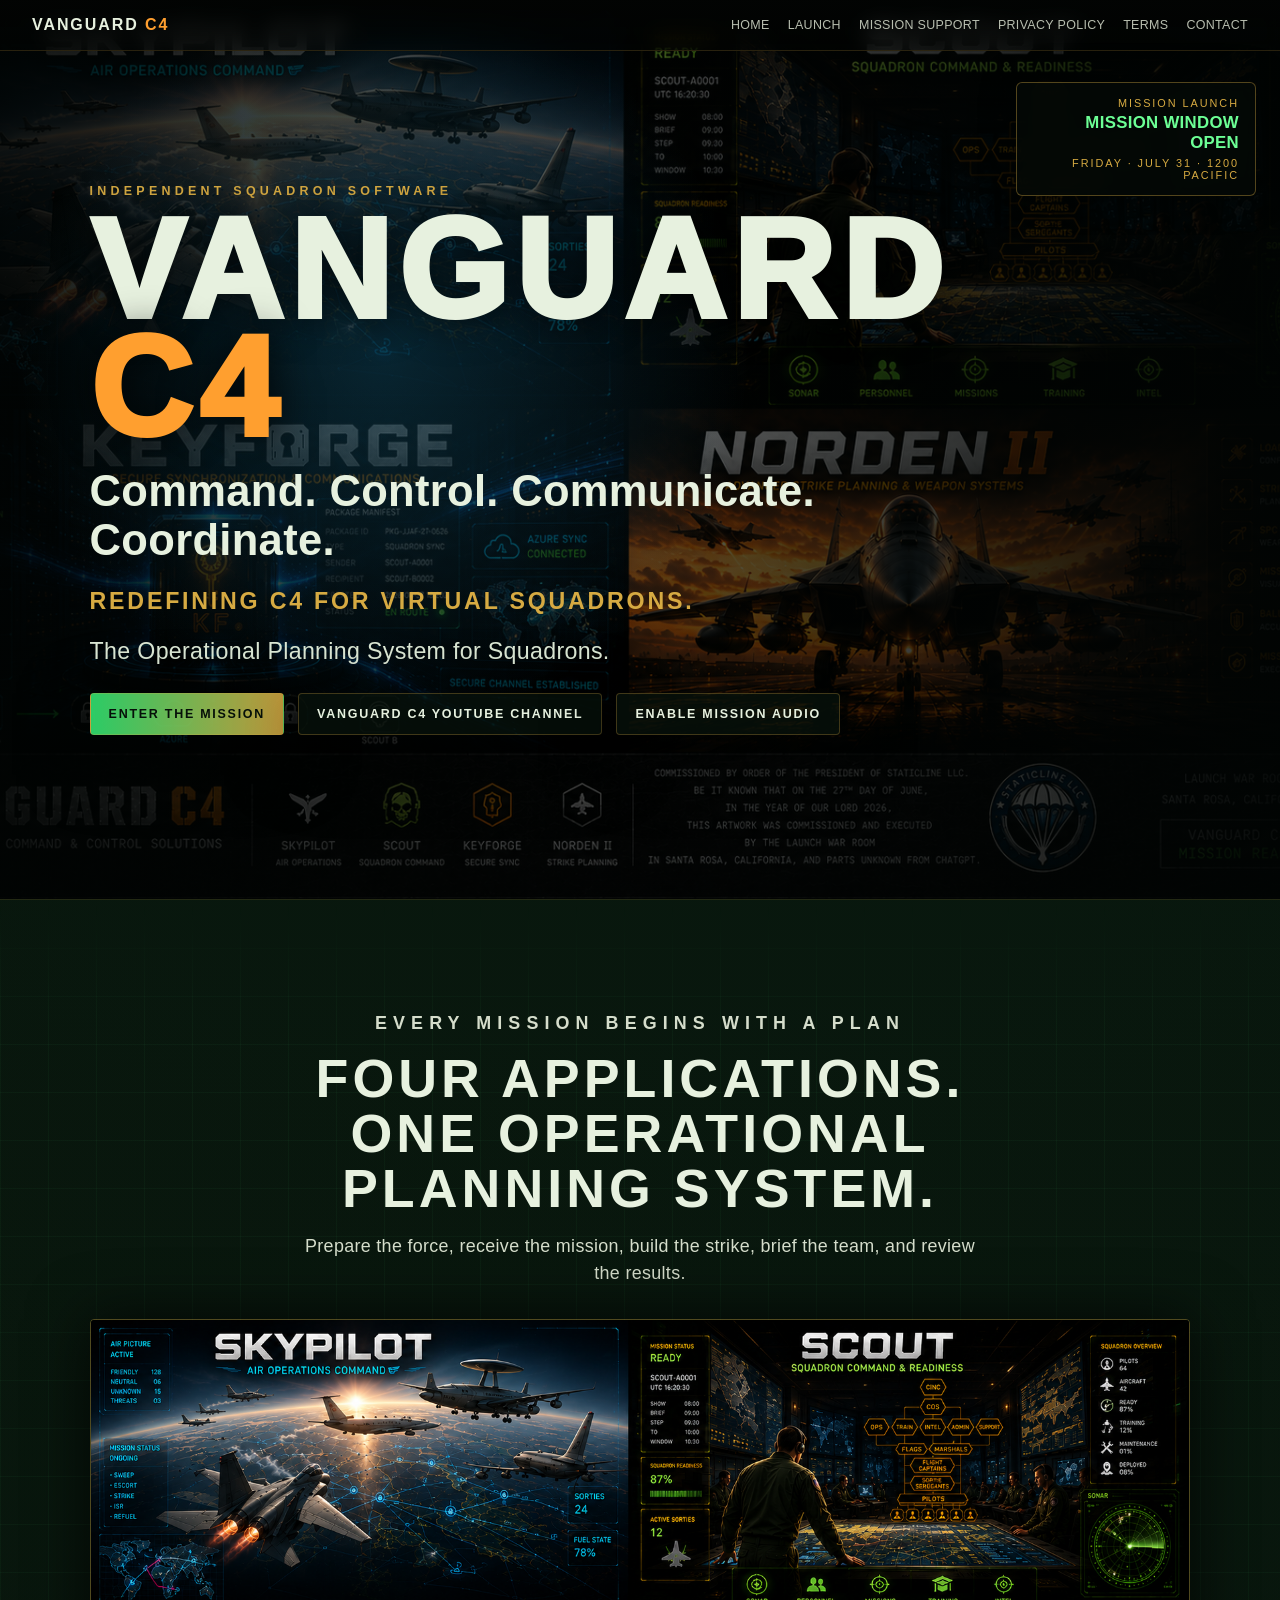
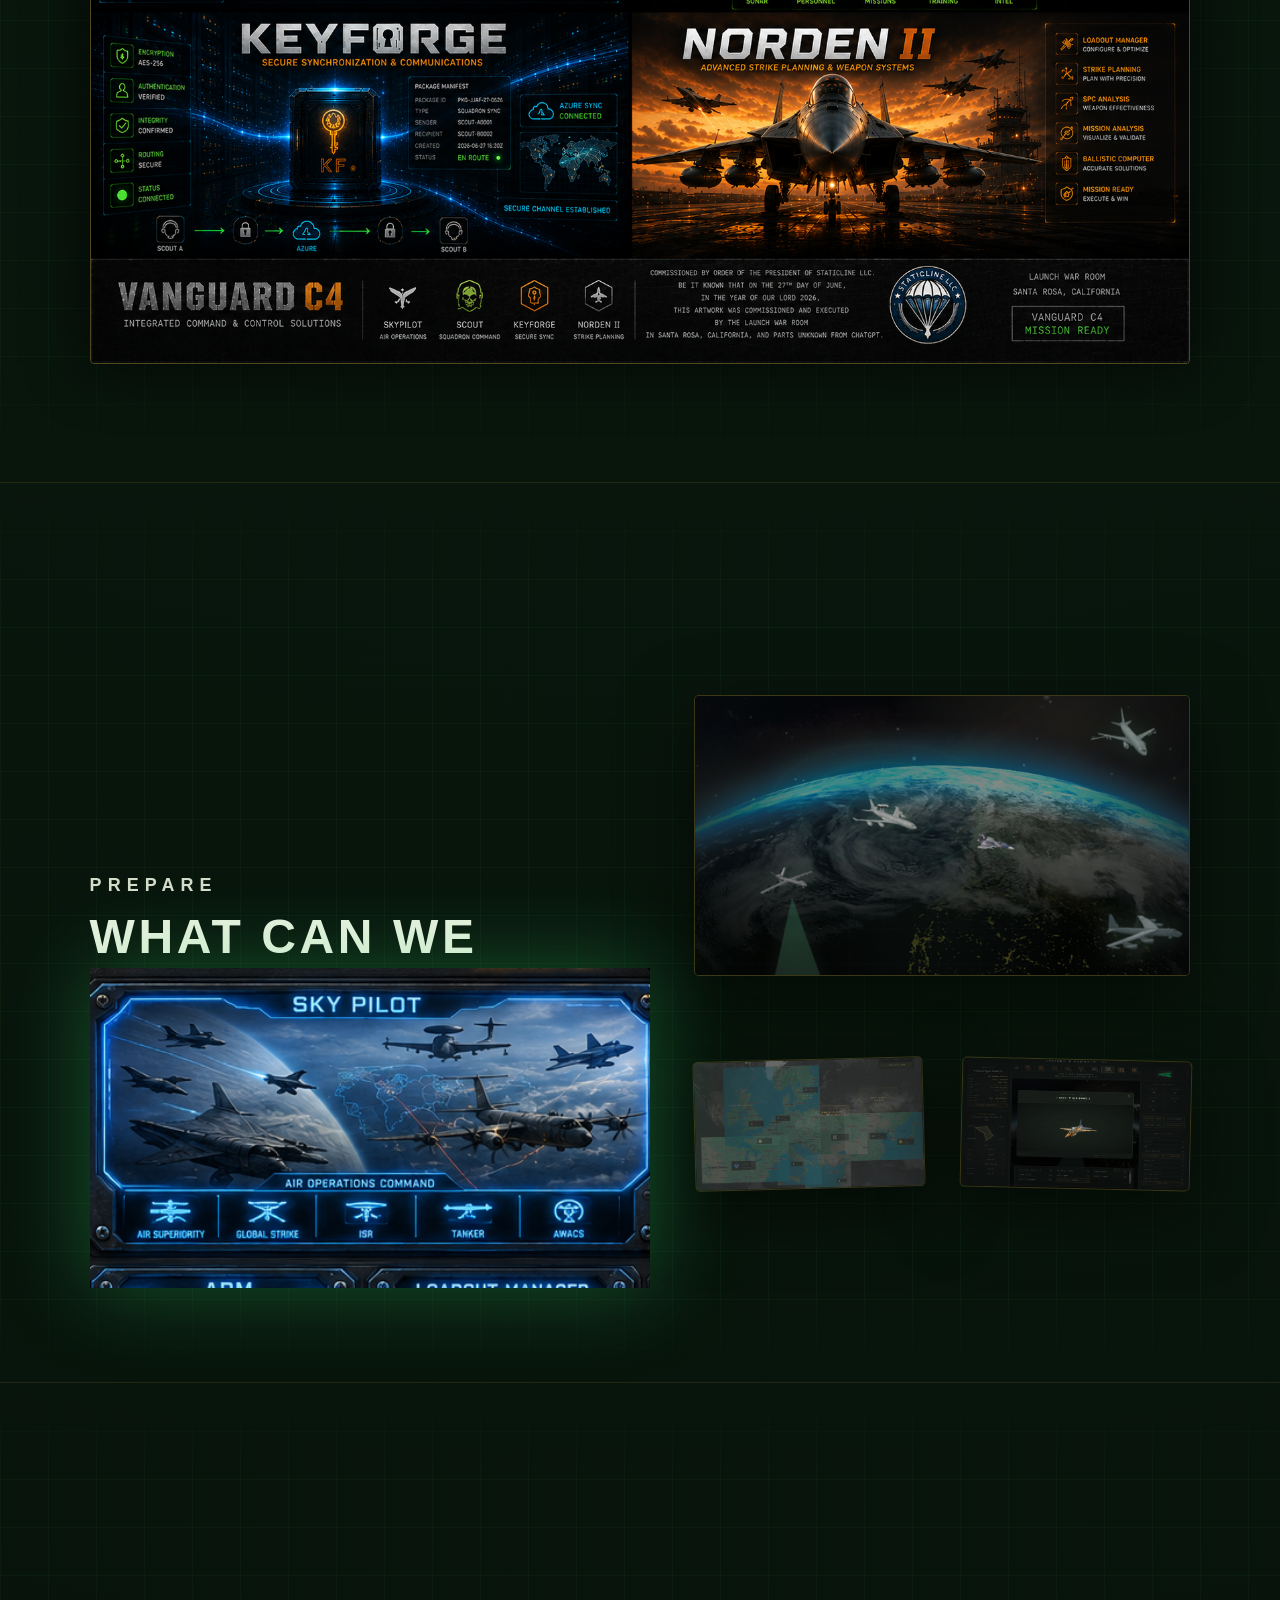
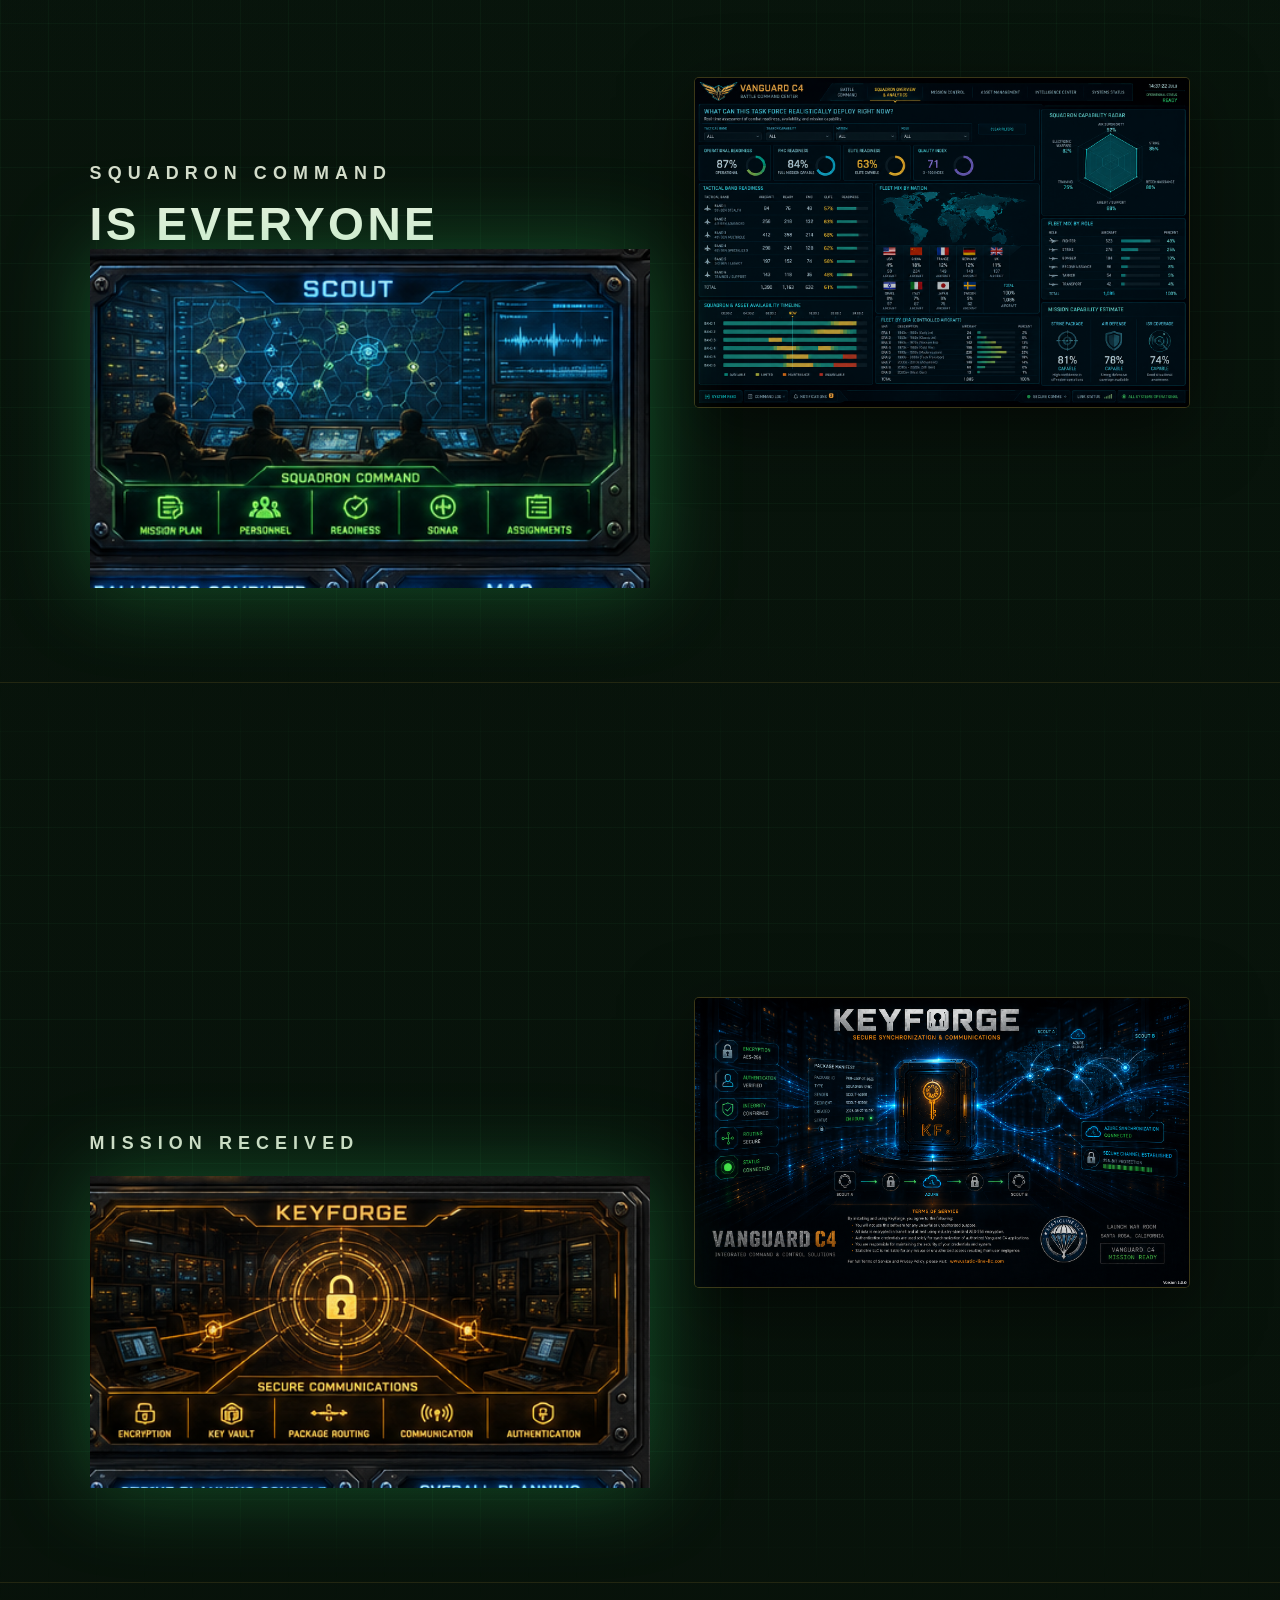
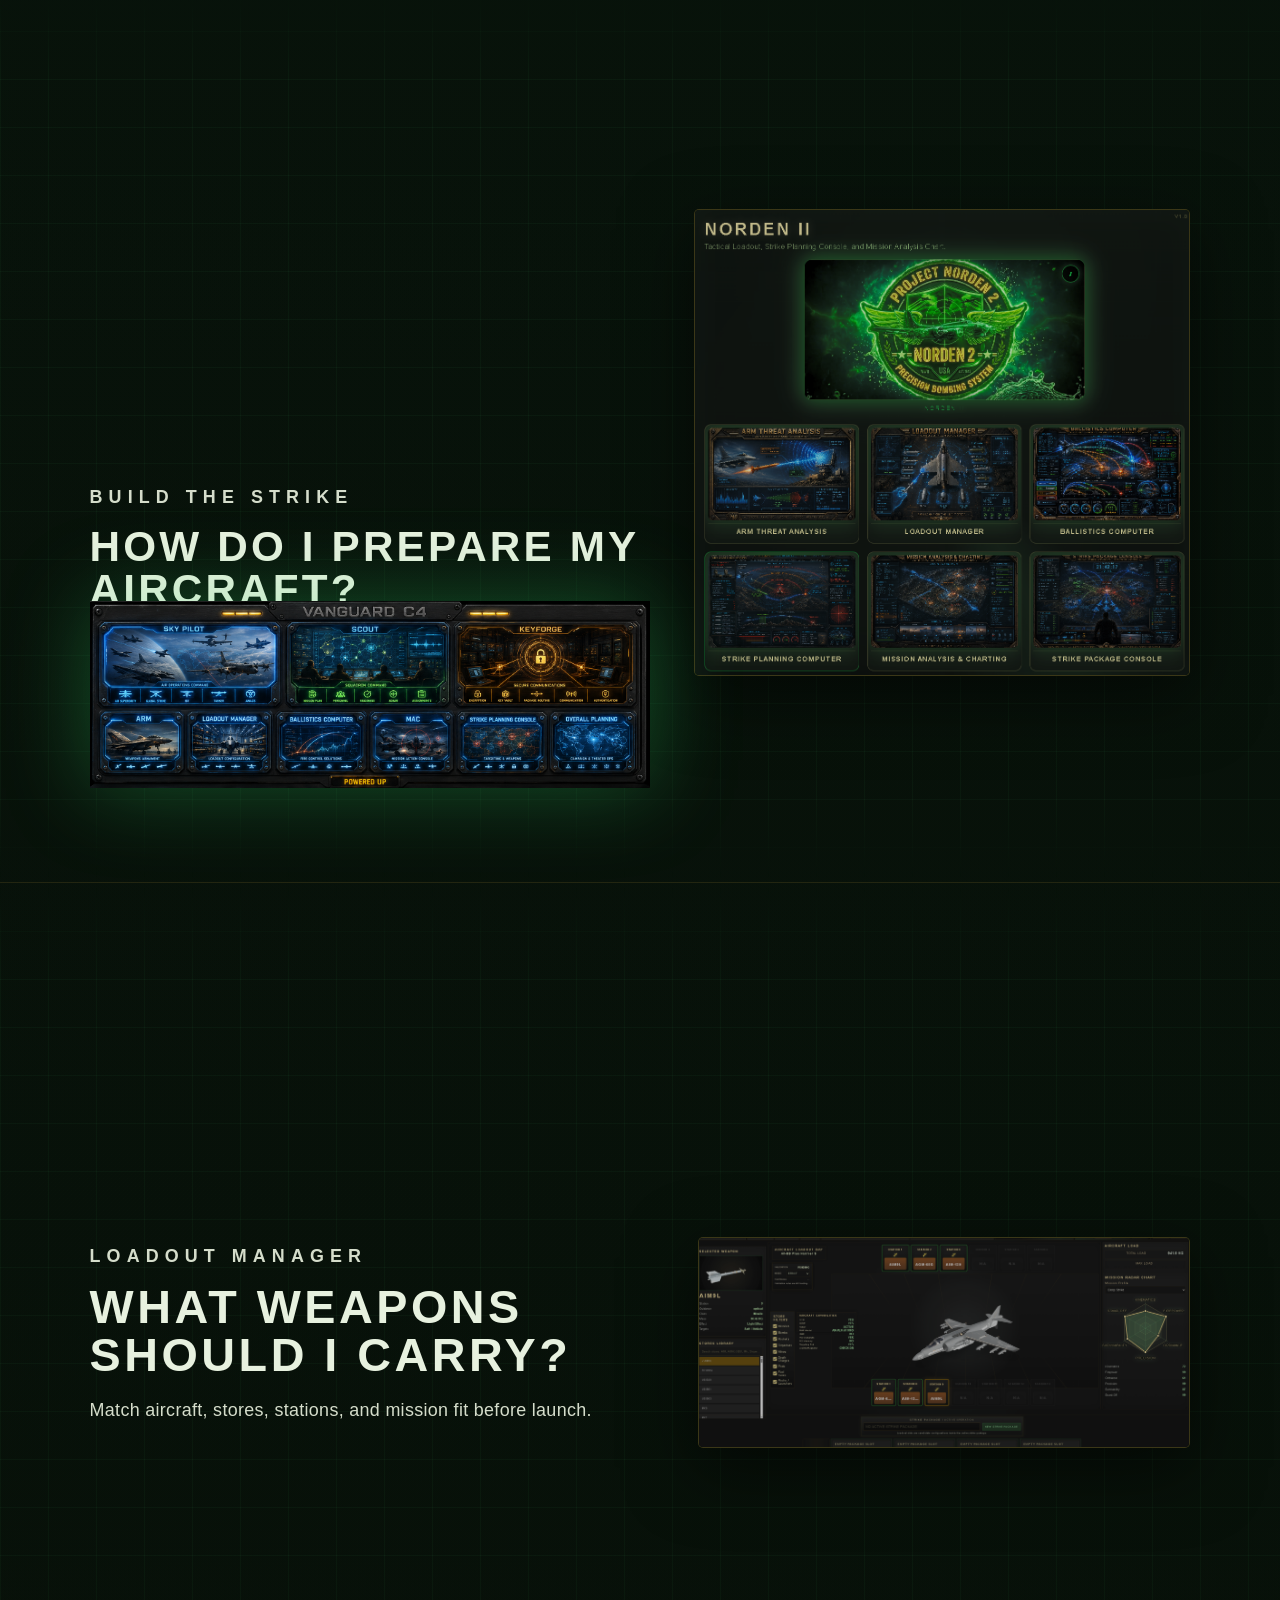
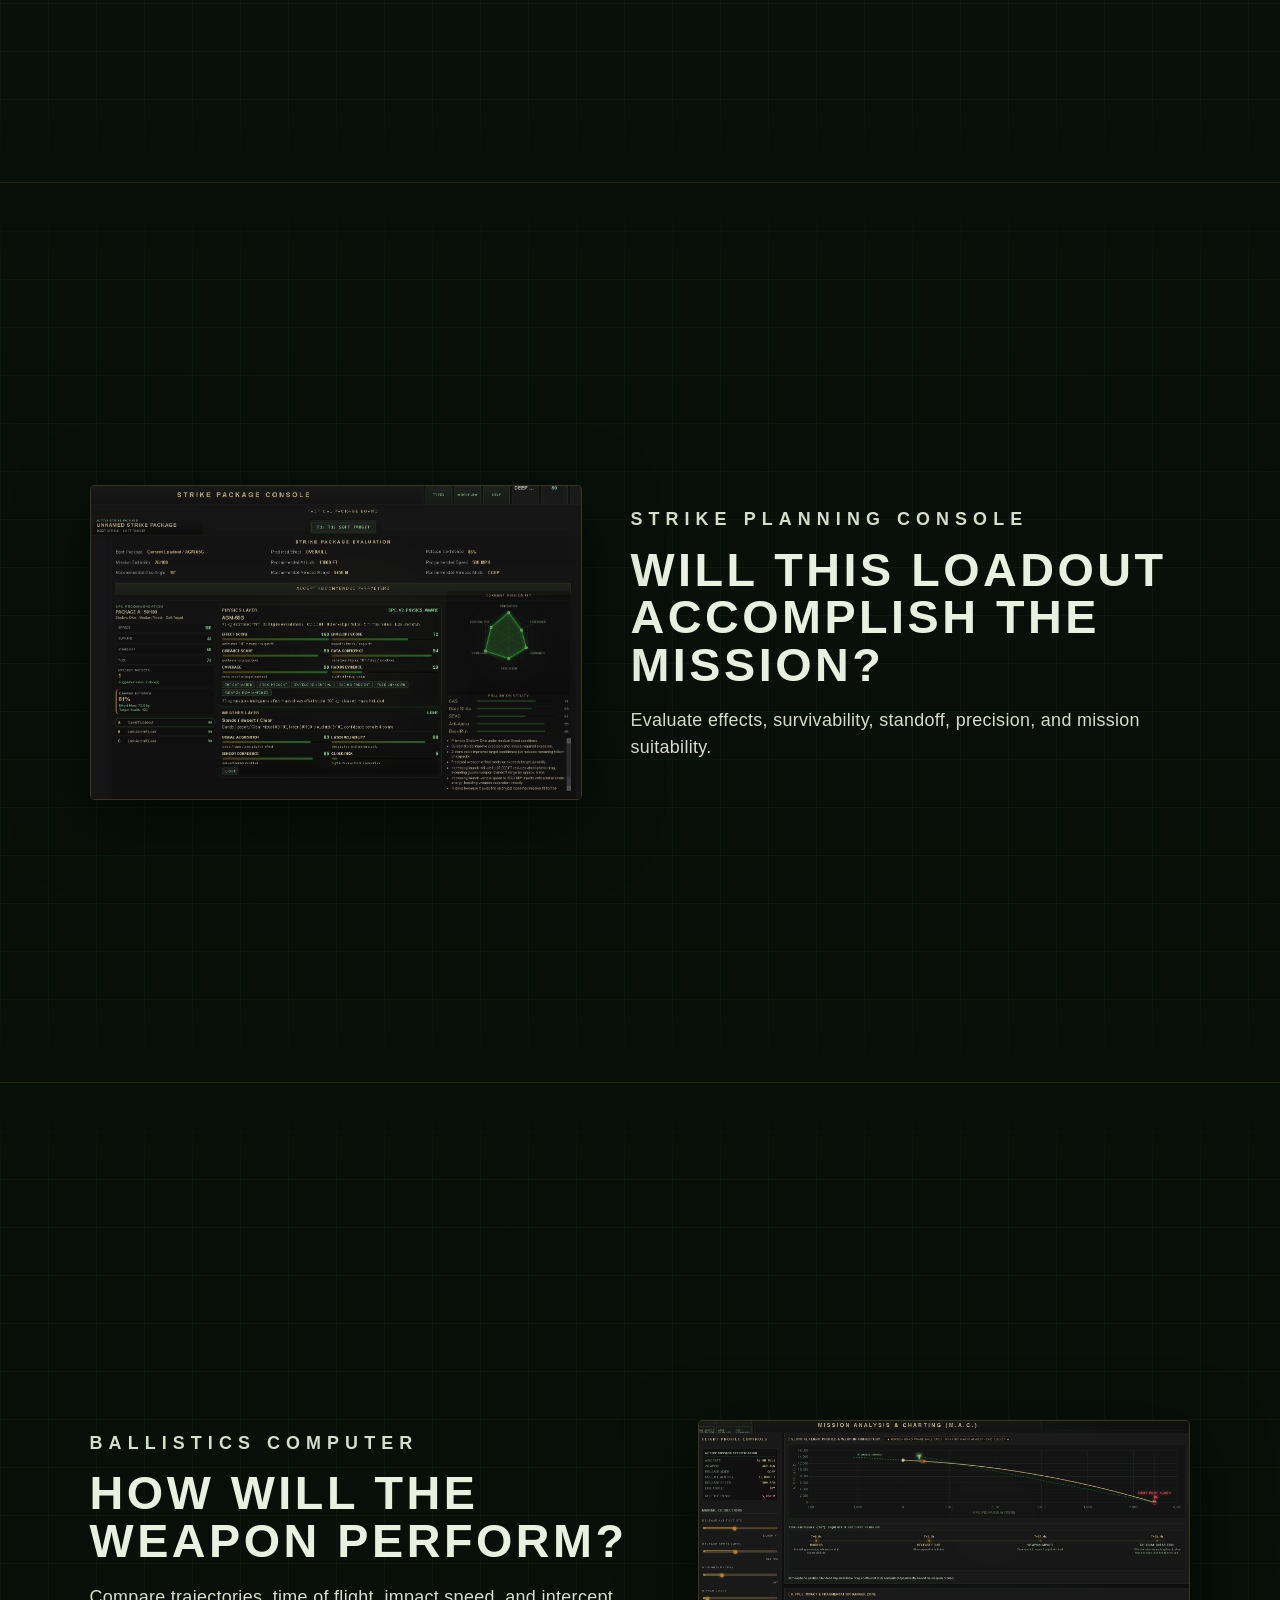
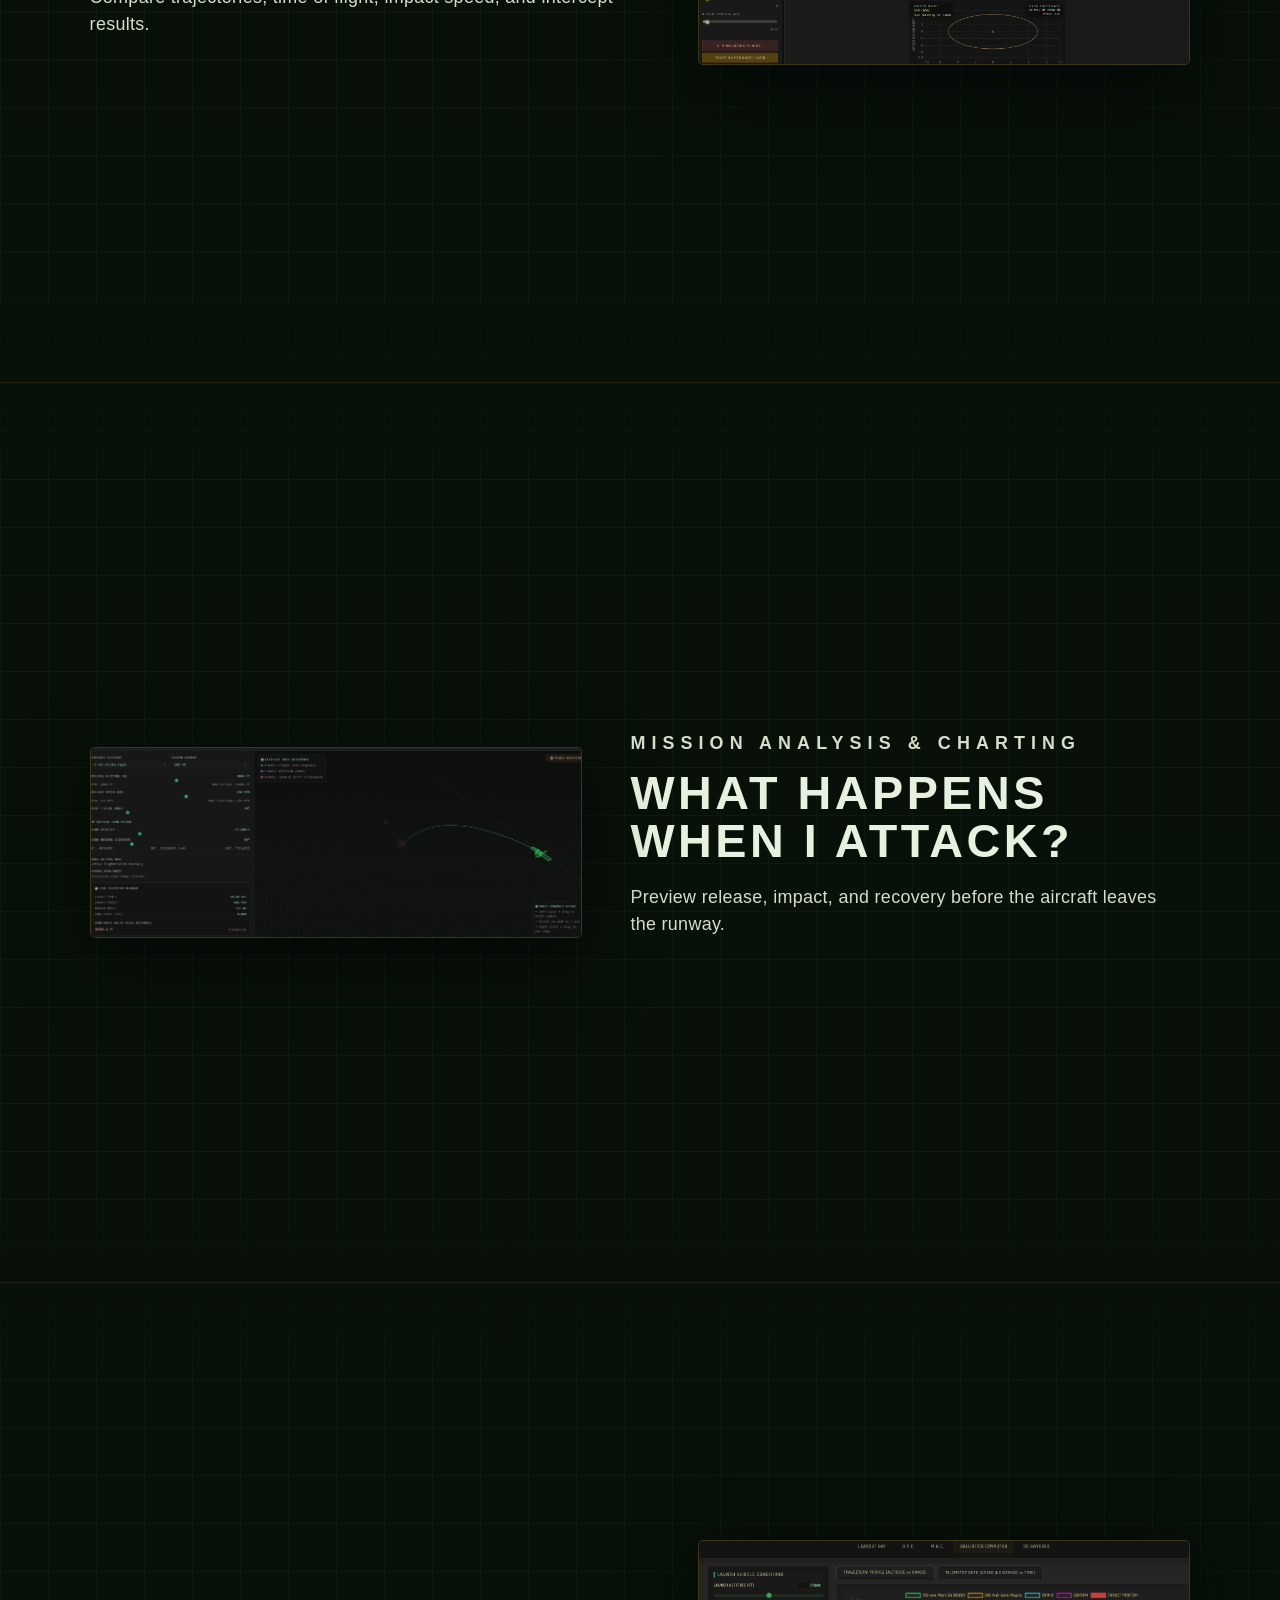
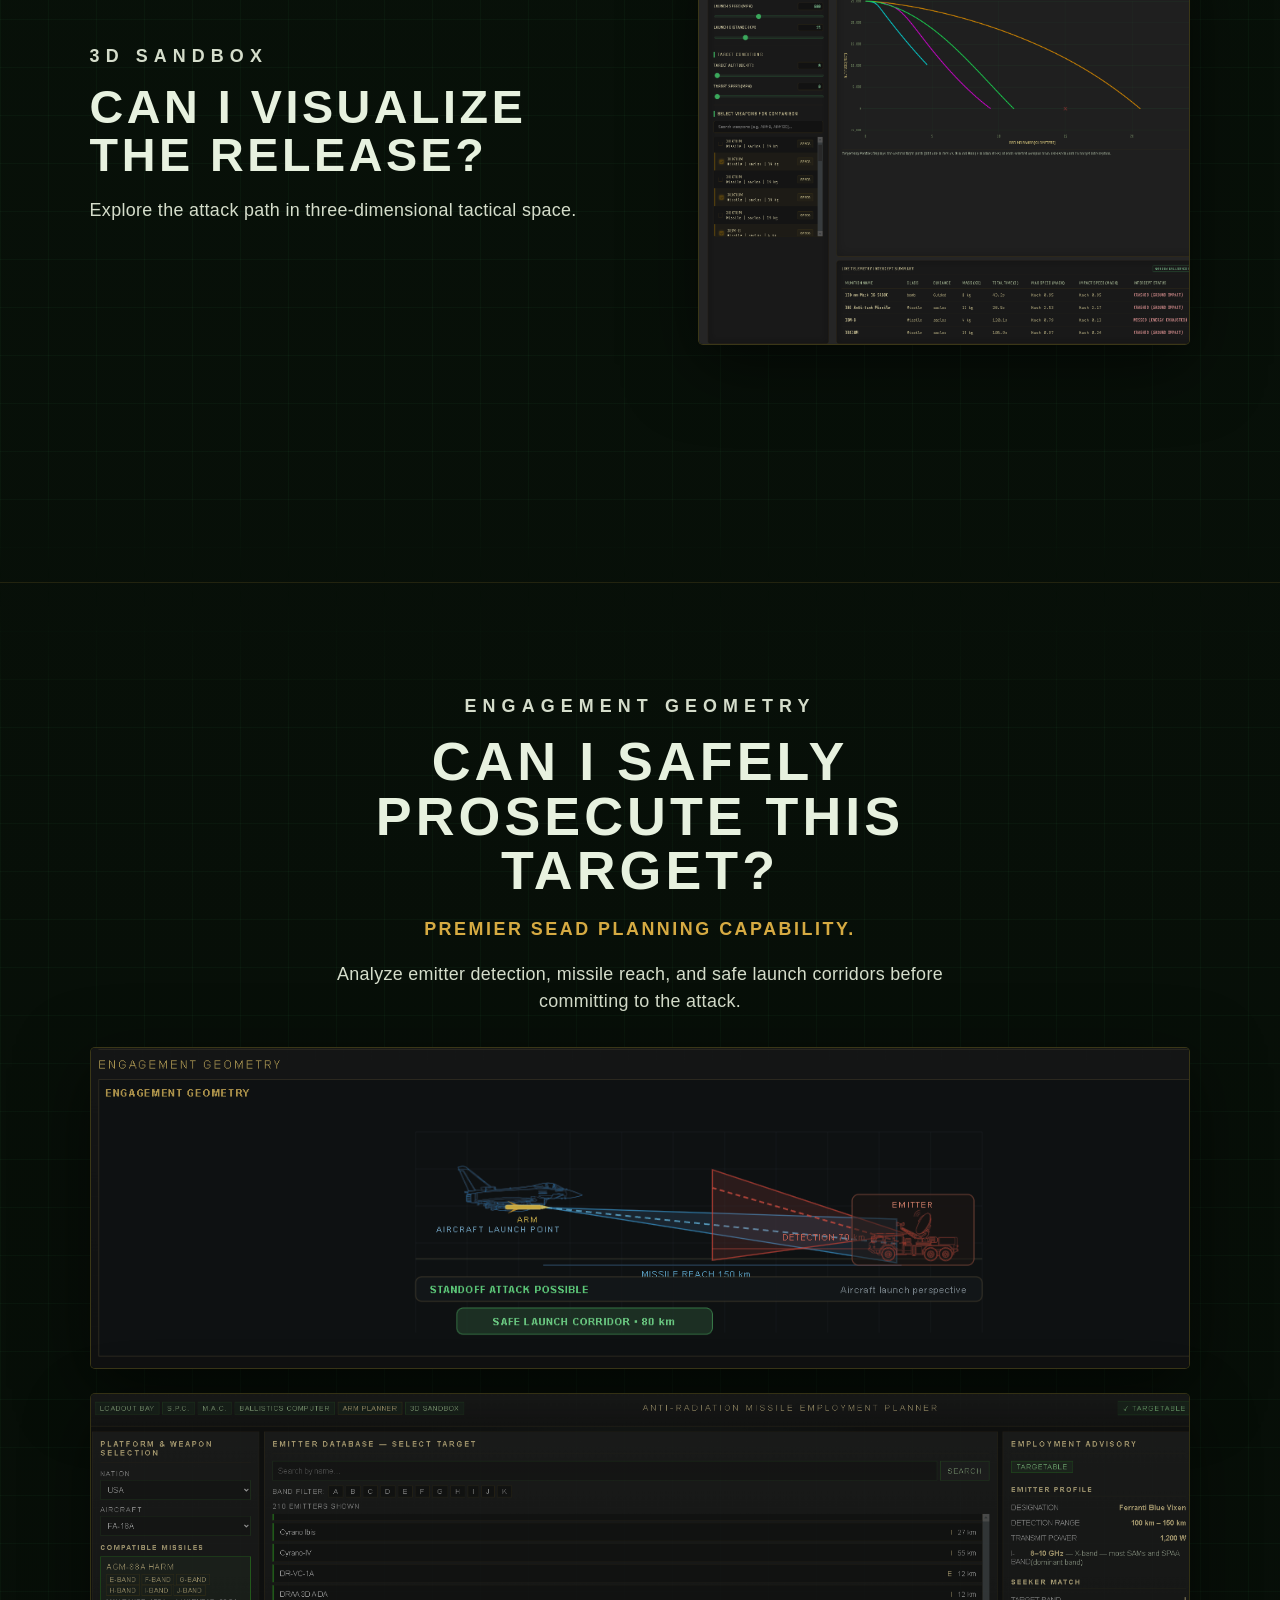
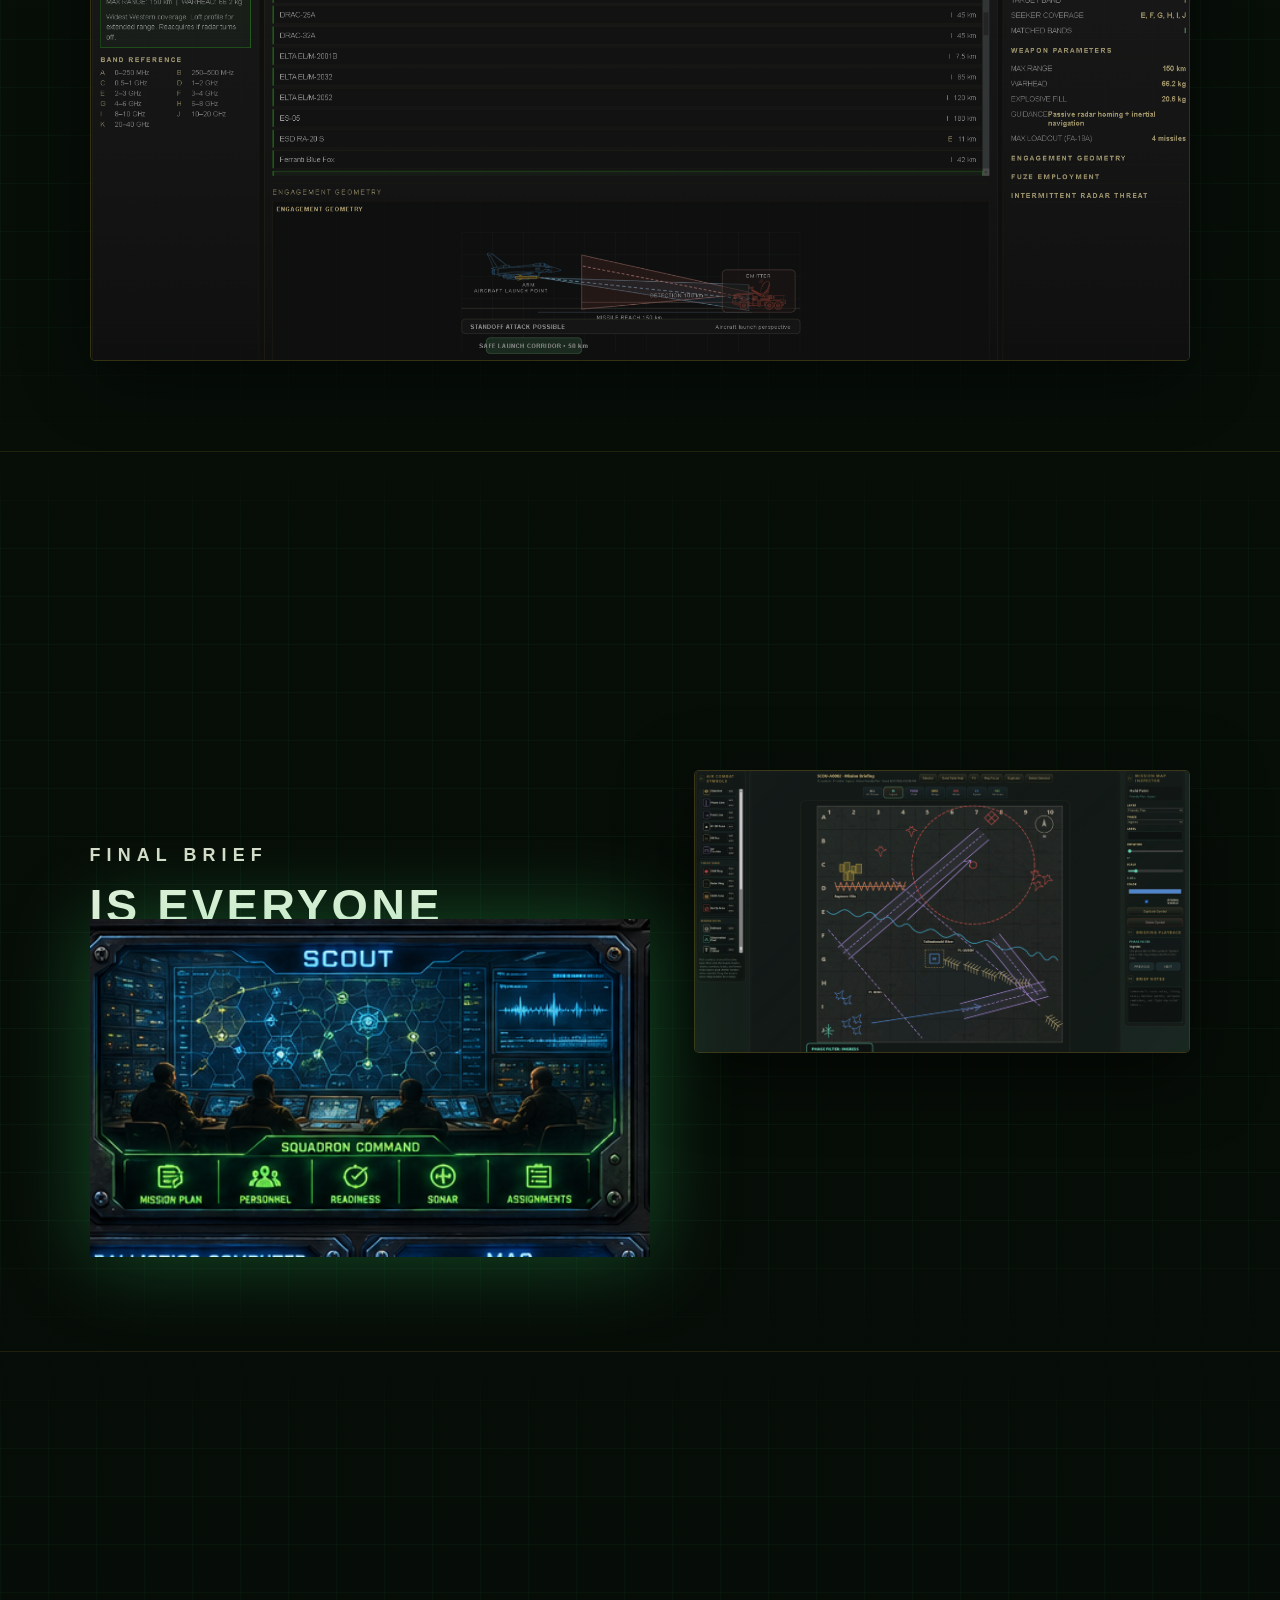
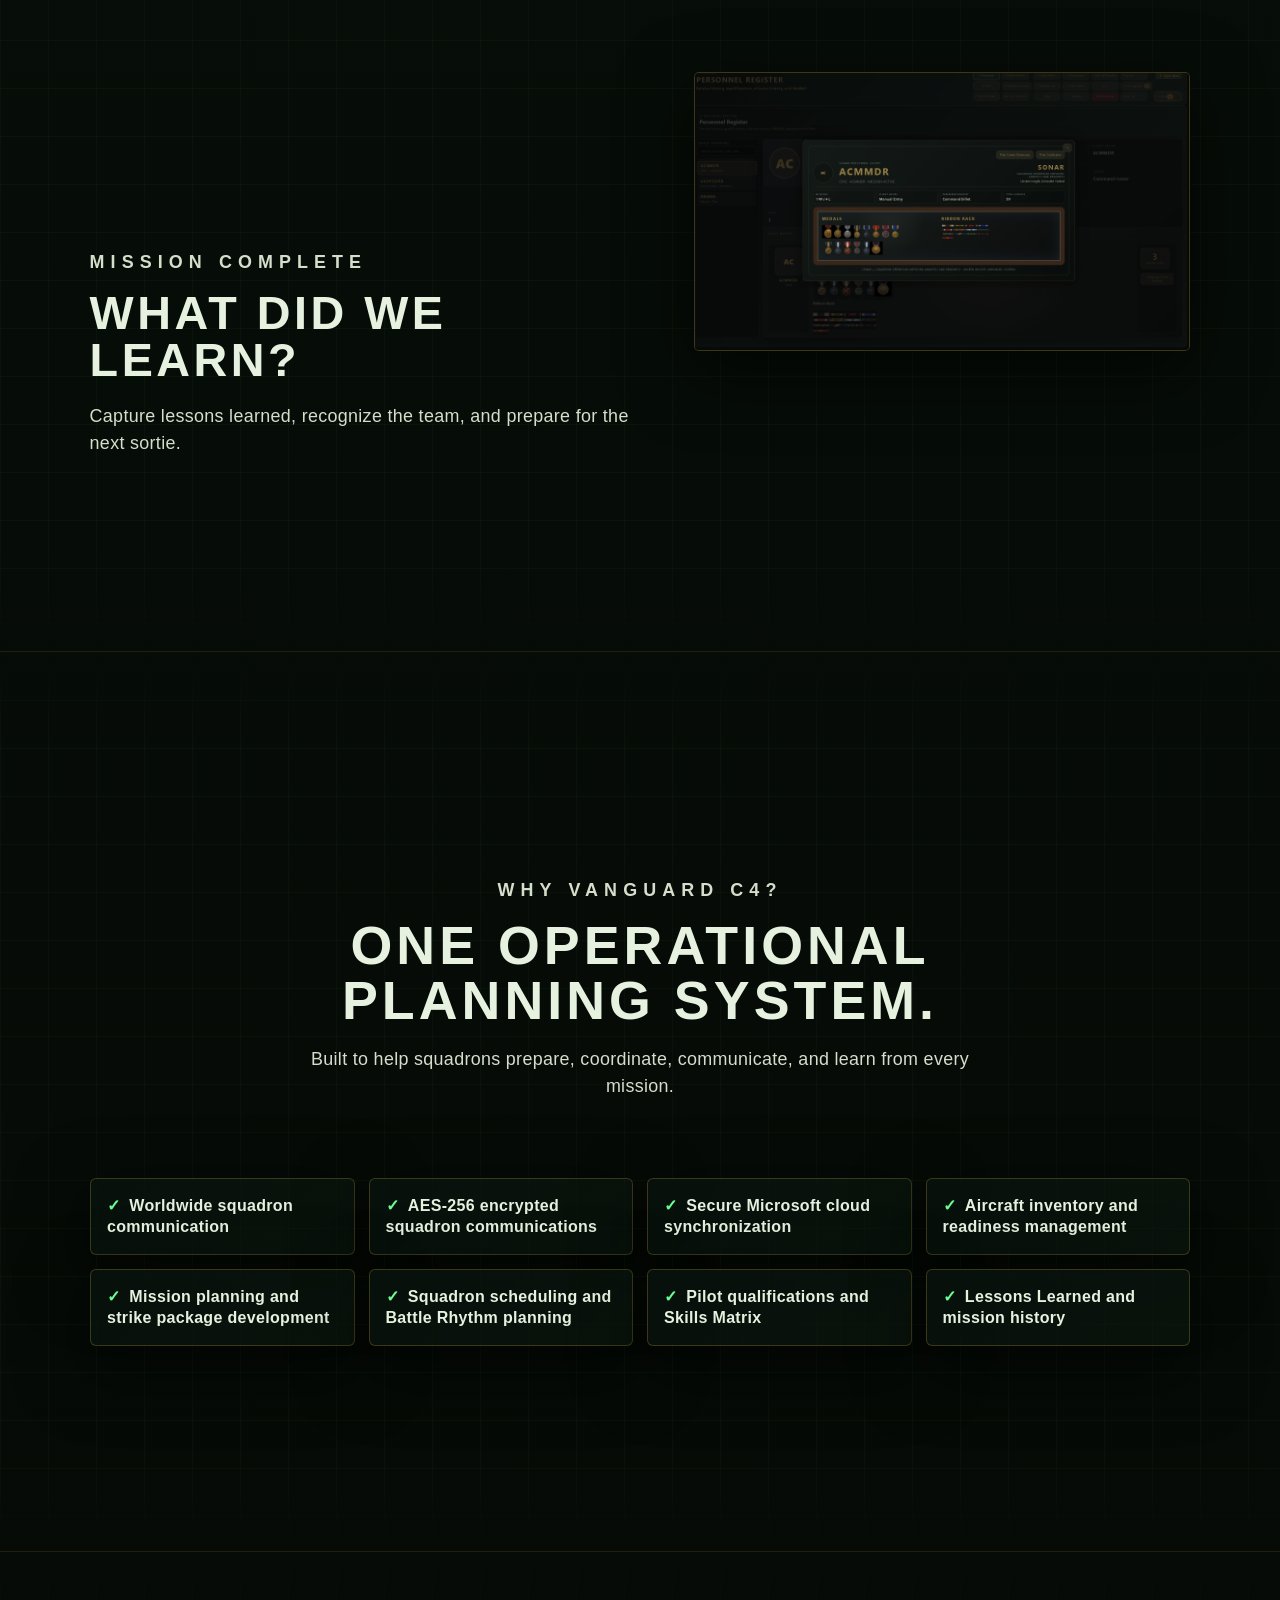
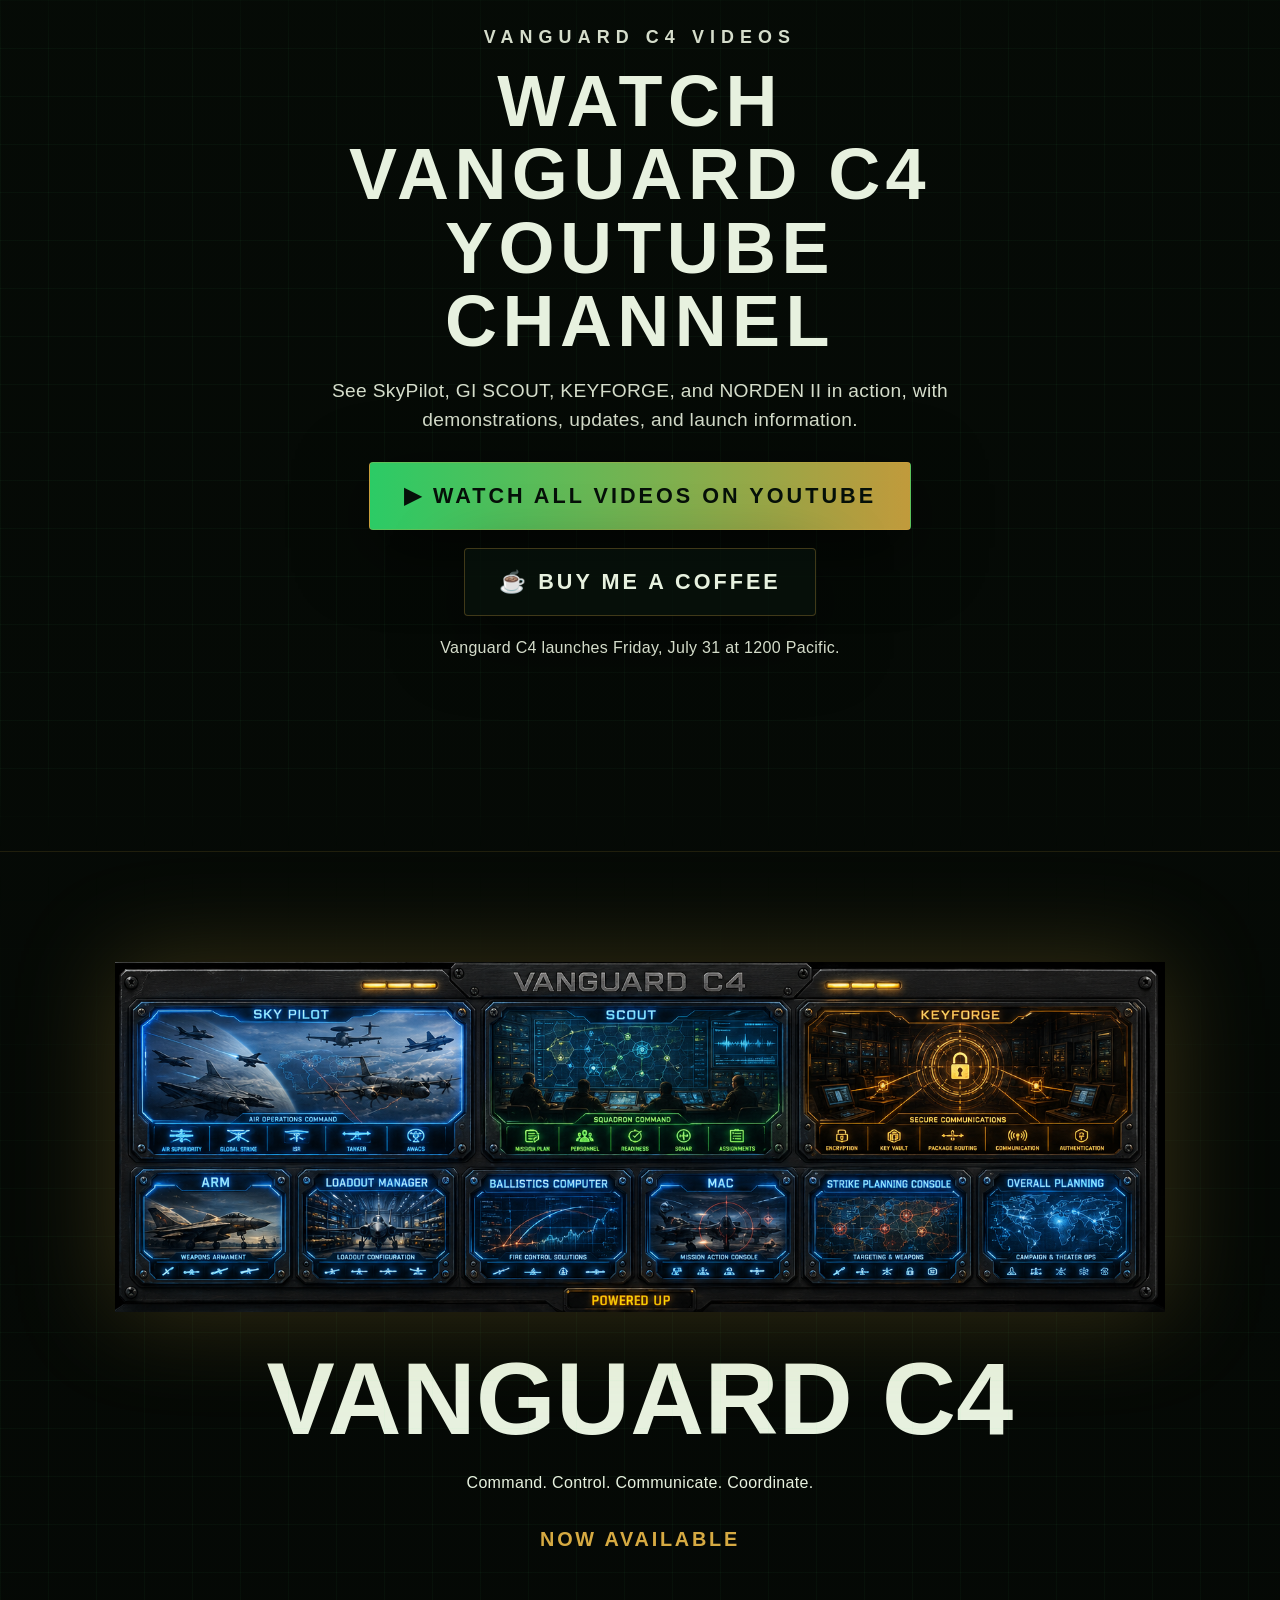
==== commit 6868a686: "Add files via upload" ====
--- a/index.html
+++ b/index.html
@@ -12,6 +12,31 @@
 .mission-card.skypilot .section-copy{transform:translateY(-120px);}
 .mission-card.scout .section-copy{transform:translateY(-120px);}
 .mission-card.scout-brief .section-copy{transform:translateY(-120px);}
+
+.youtube-mark{
+  display:inline-flex;
+  align-items:center;
+  gap:12px;
+  margin-bottom:14px;
+  padding:8px 14px;
+  border:1px solid rgba(255,255,255,.18);
+  border-radius:999px;
+  background:rgba(0,0,0,.28);
+  font-weight:700;
+  letter-spacing:.04em;
+}
+.youtube-play{
+  display:inline-grid;
+  place-items:center;
+  width:42px;
+  height:30px;
+  border-radius:8px;
+  background:#ff0033;
+  color:#fff;
+  font-size:16px;
+  line-height:1;
+}
+
 </style>
 
 
@@ -71,16 +96,25 @@
   opacity:.78;
 }
 .squadron-callout{
-  margin-top:22px;
-  padding:25px;
+  margin-top:28px;
+  padding:34px;
   border:1px solid rgba(211,172,72,.35);
   border-radius:16px;
   background:rgba(211,172,72,.06);
   text-align:center;
 }
 .squadron-callout h3{
-  margin:0 0 10px;
-  font-size:1.65rem;
+  margin:0 0 12px;
+  font-size:2.15rem;
+}
+.squadron-callout p{
+  max-width:820px;
+  margin:0 auto 20px;
+  font-size:1.08rem;
+}
+.squadron-callout .button{
+  font-size:1.08rem;
+  padding:17px 24px;
 }
 .asset-heading{
   margin-top:42px;
@@ -125,7 +159,7 @@
 }
 .support-zone{
   display:grid;
-  grid-template-columns:minmax(0,1.3fr) minmax(260px,.7fr);
+  grid-template-columns:minmax(0,1.6fr) minmax(180px,.4fr);
   gap:24px;
   align-items:center;
   margin-top:34px;
@@ -154,7 +188,7 @@
 }
 .paypal-qr{
   display:block;
-  width:min(240px,70vw);
+  width:min(170px,48vw);
   height:auto;
   margin:0 auto;
   padding:12px;
@@ -522,6 +556,7 @@
         </div>
 
         <div class="youtube-band">
+          <div class="youtube-mark" aria-label="YouTube videos"><span class="youtube-play">▶</span><span>YouTube</span></div>
           <p class="eyebrow">Installation, Demonstrations & Training</p>
           <h3>Watch Vanguard C4 on YouTube</h3>
           <p>See the software in action and follow the installation and training videos before getting started.</p>
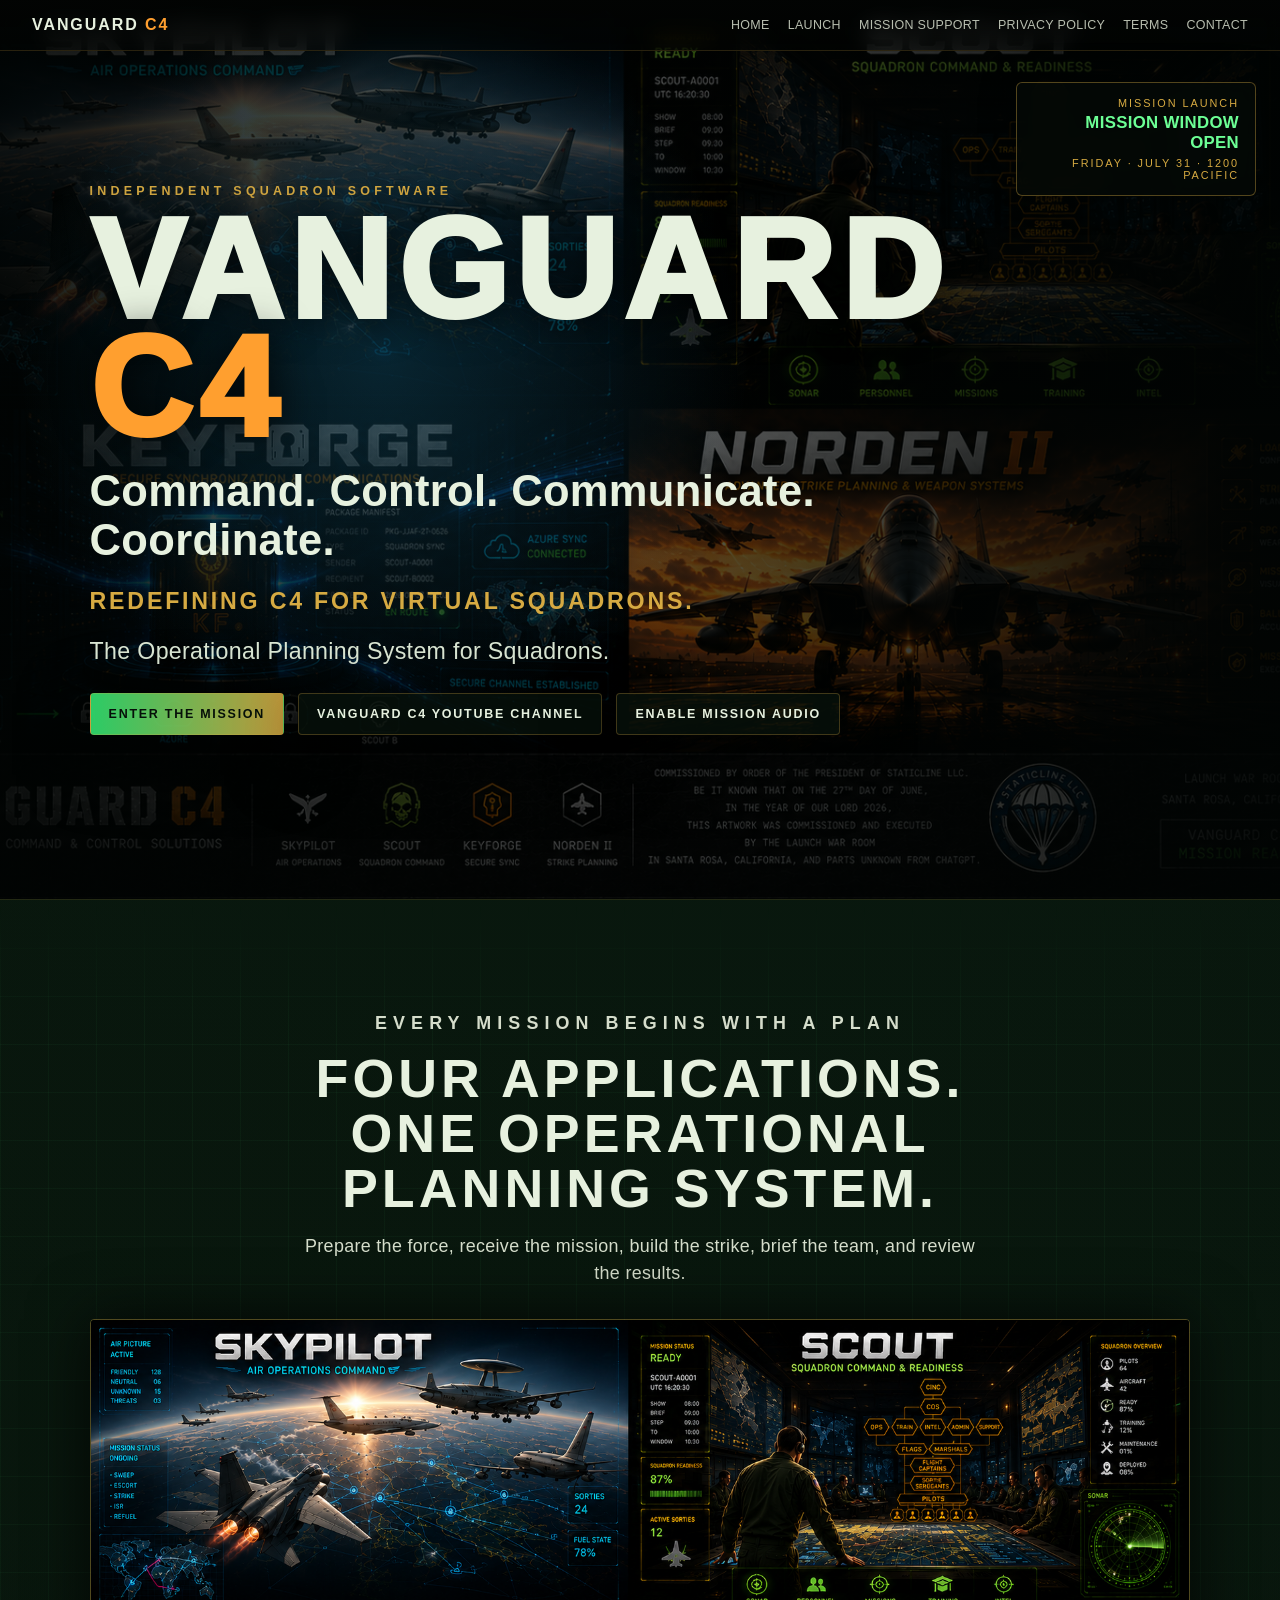
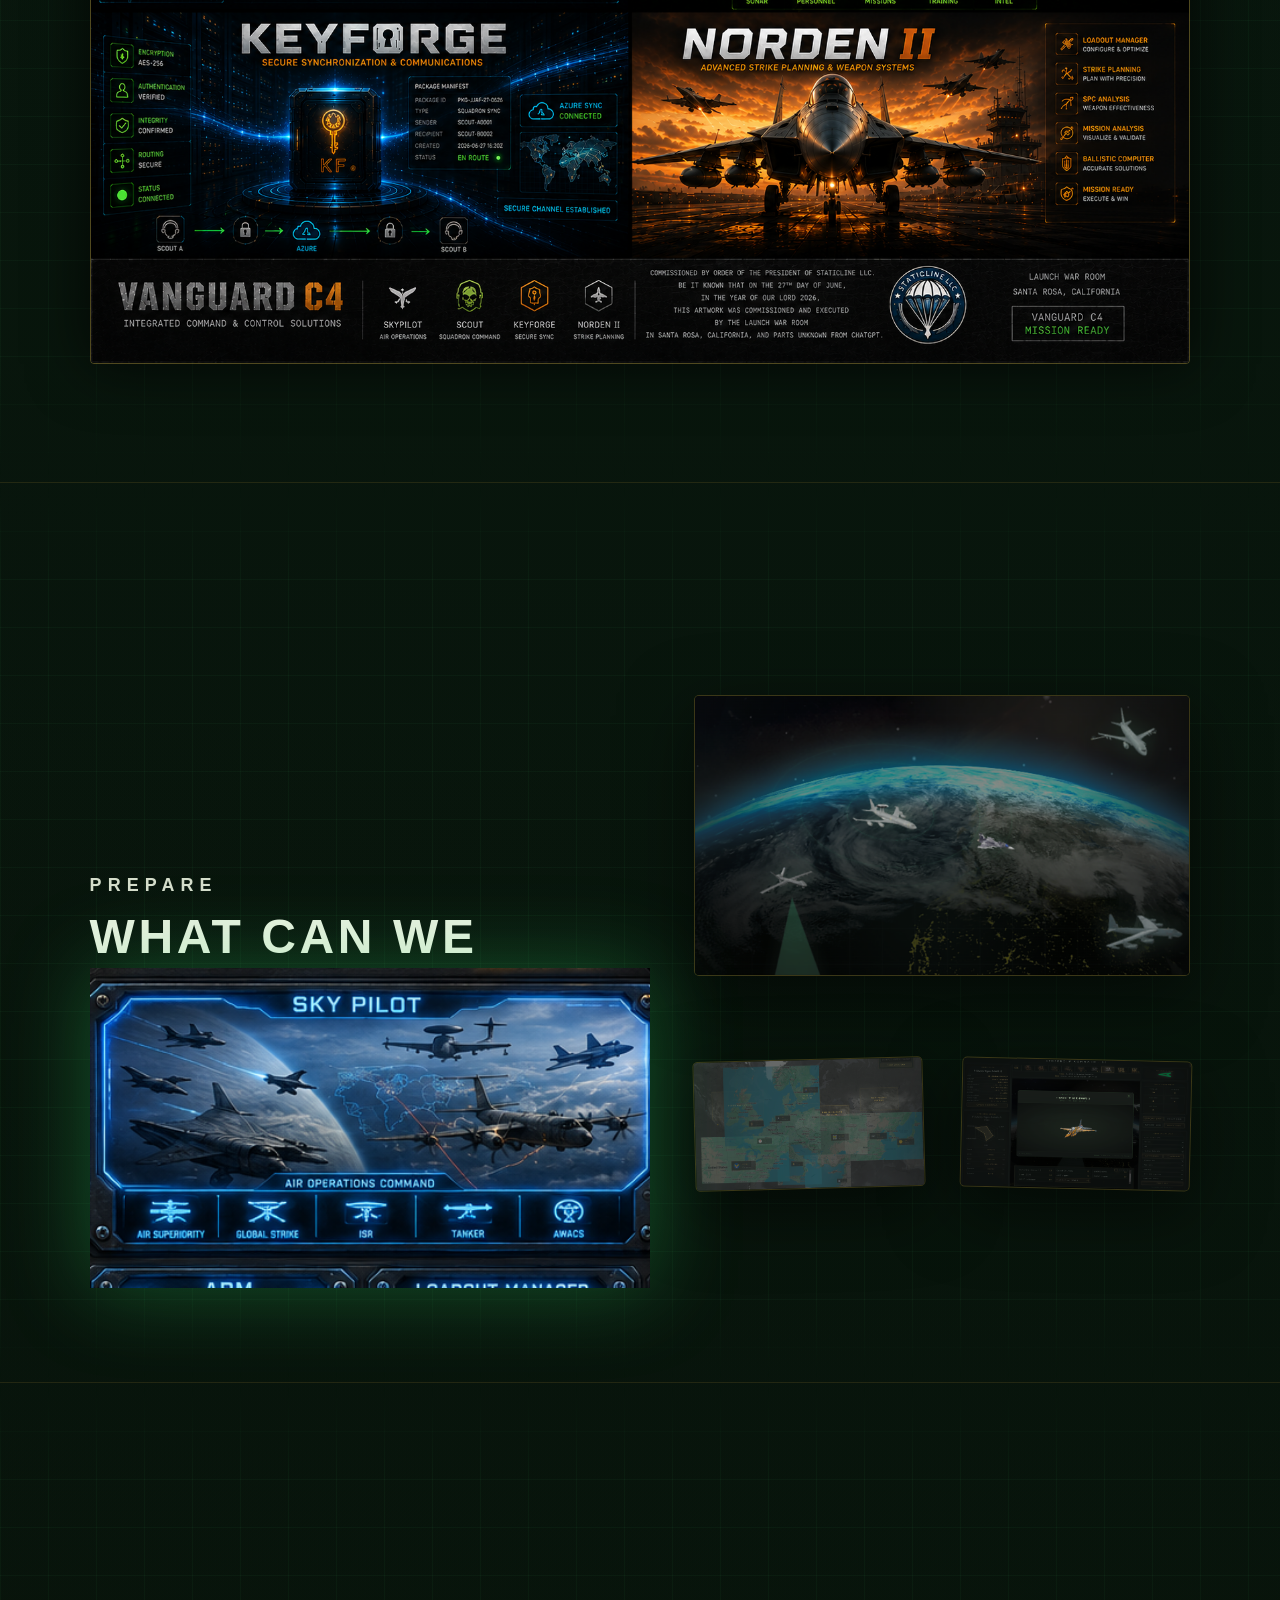
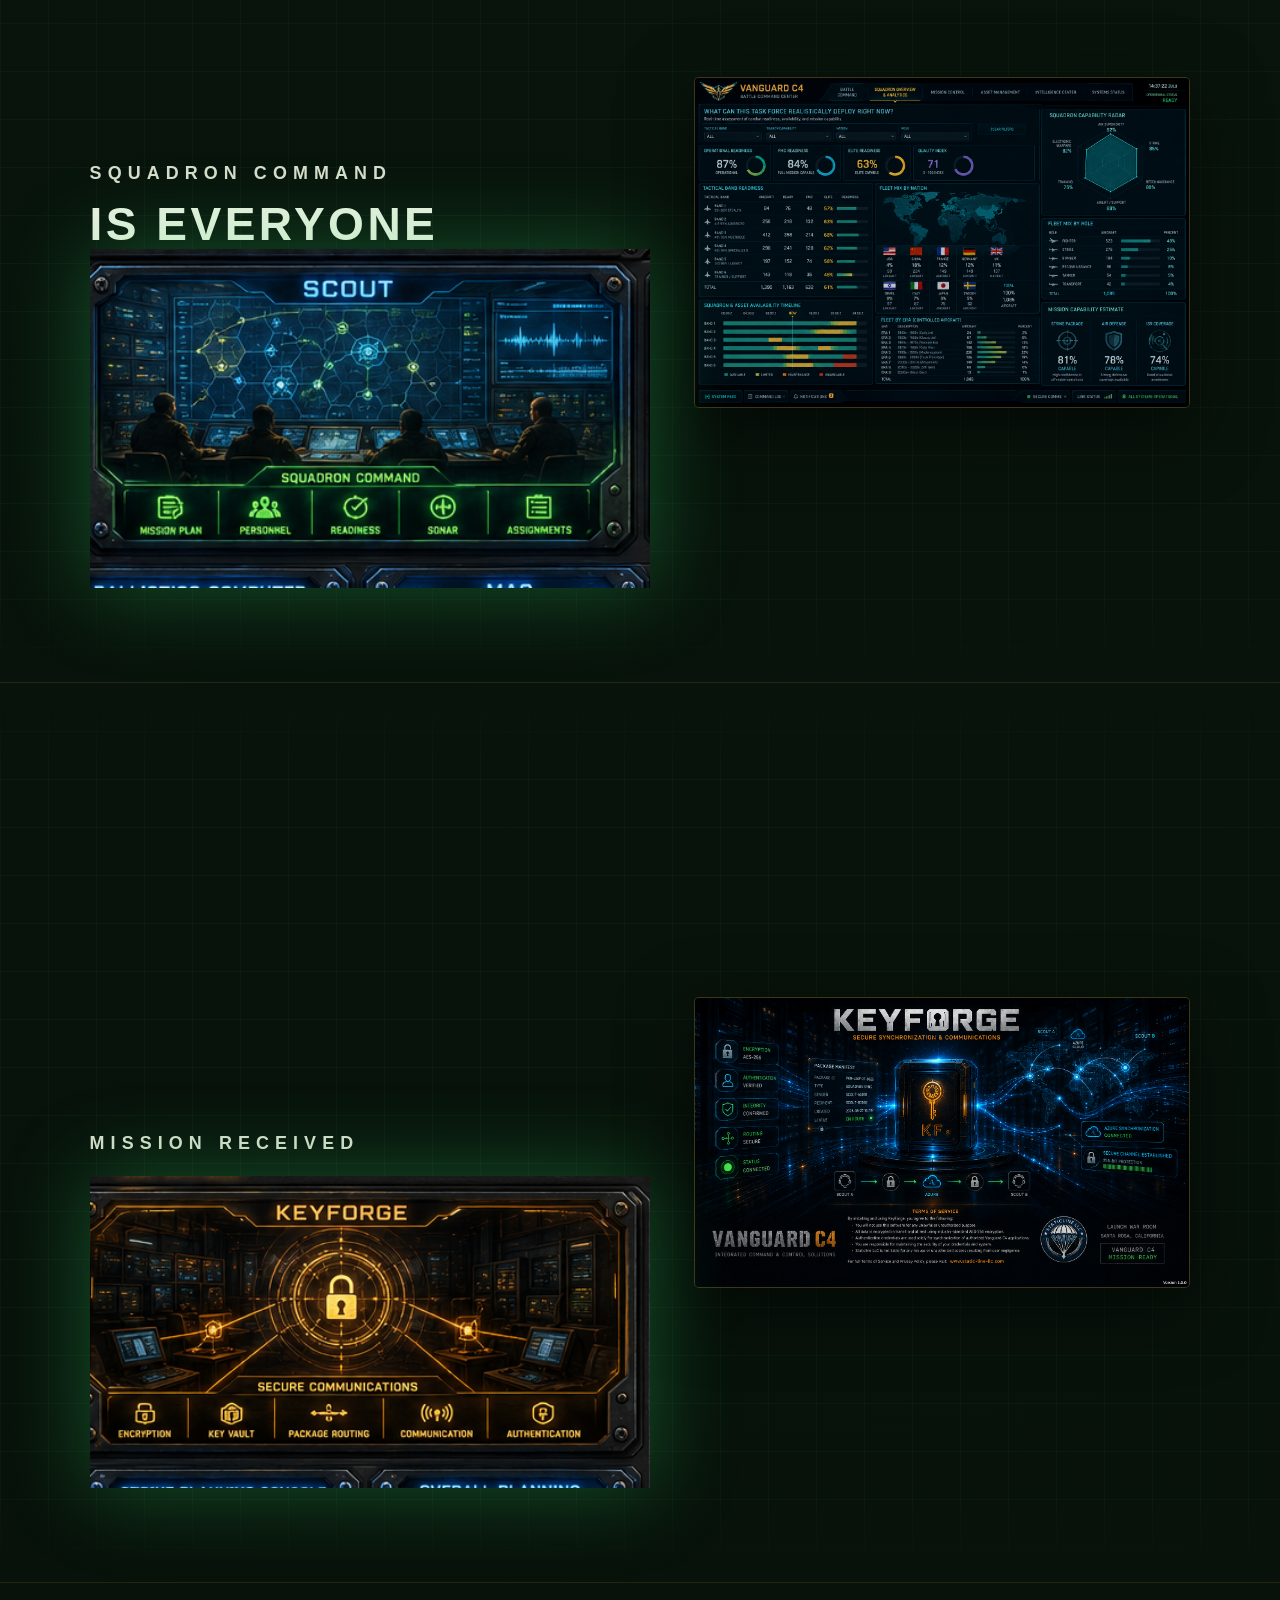
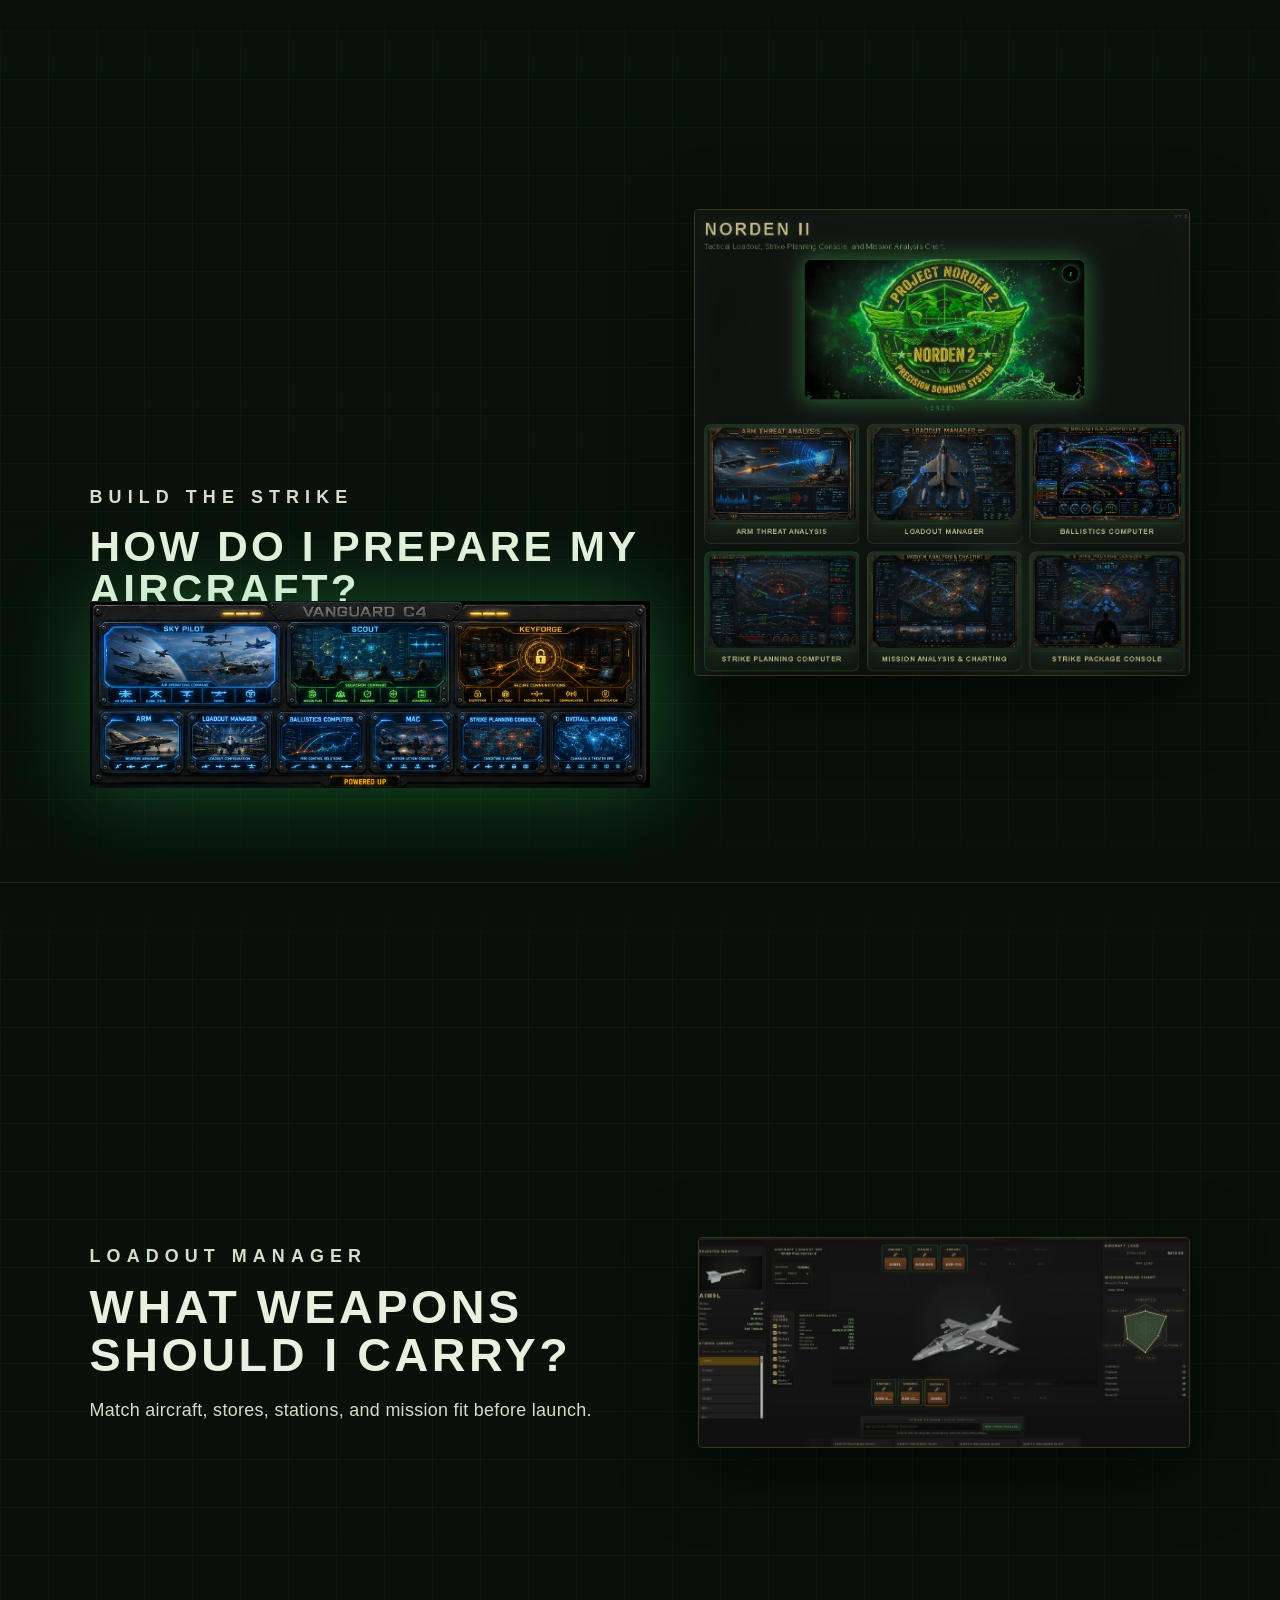
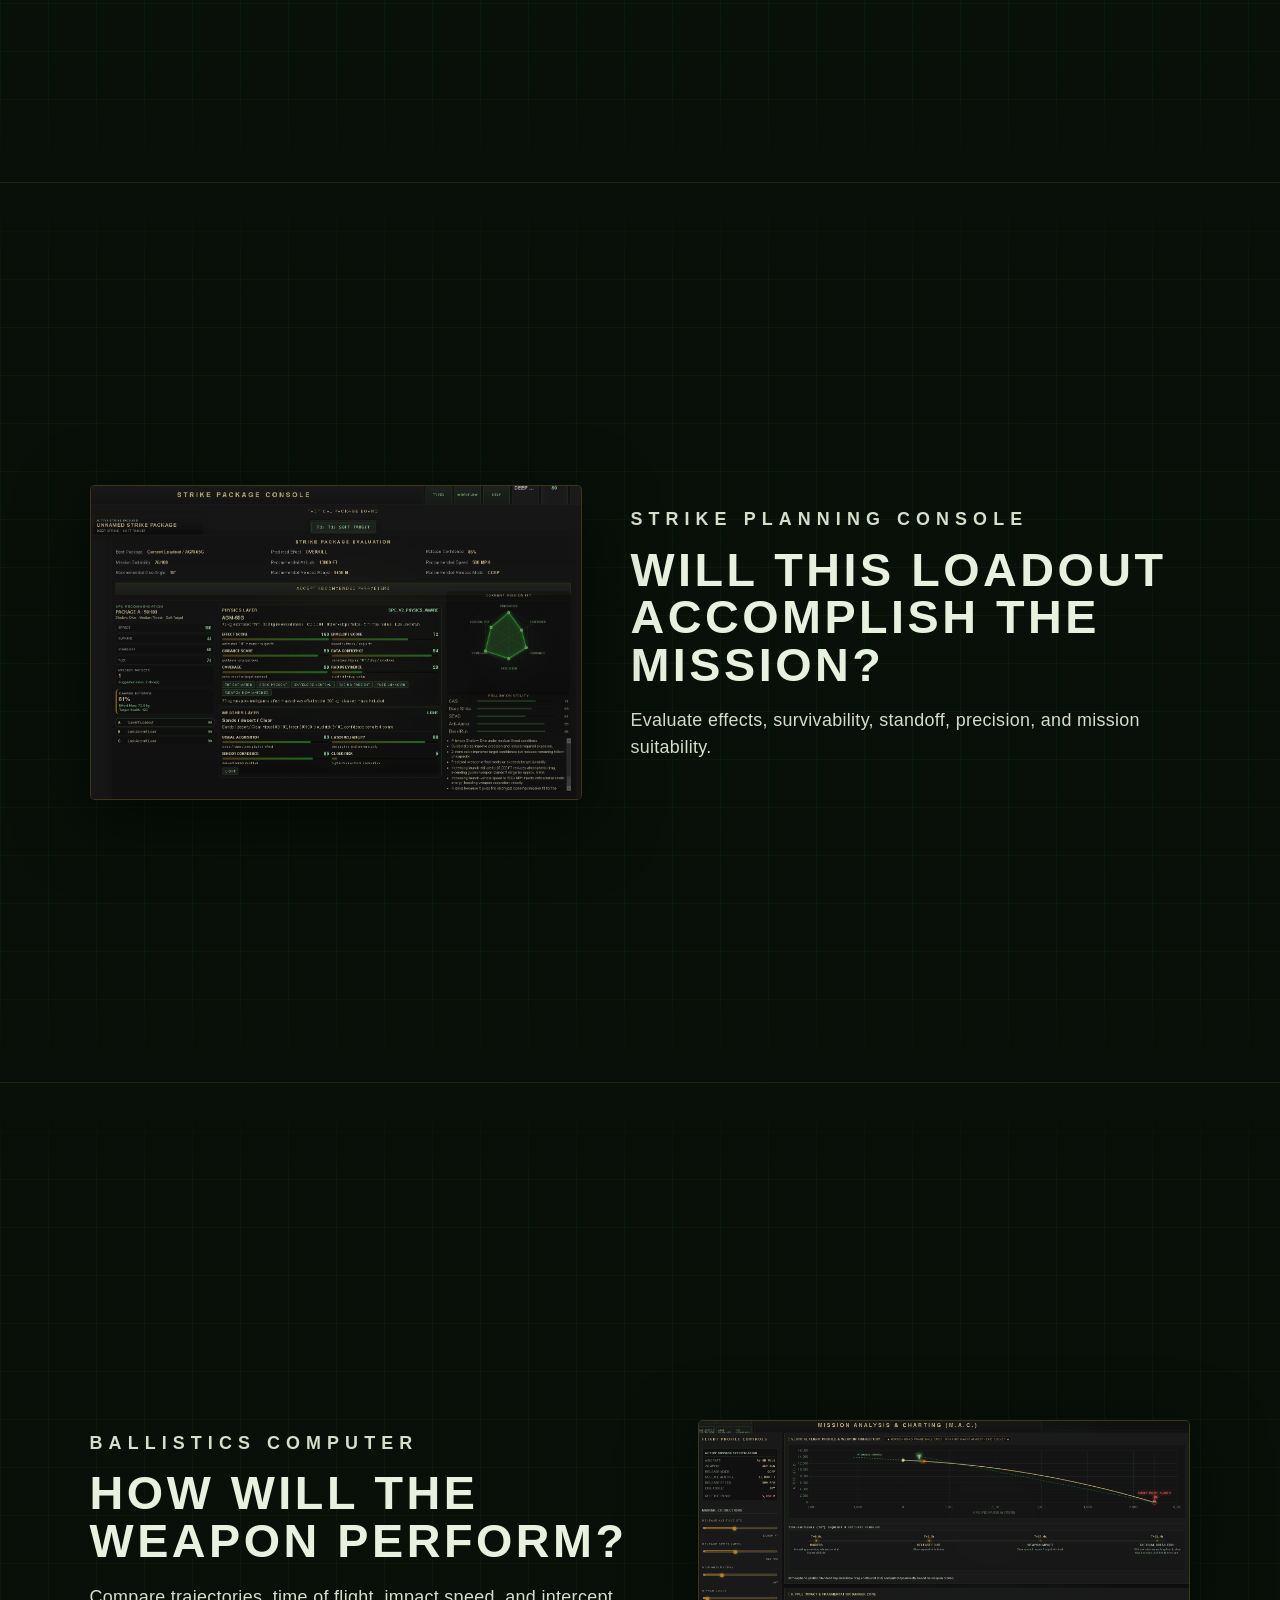
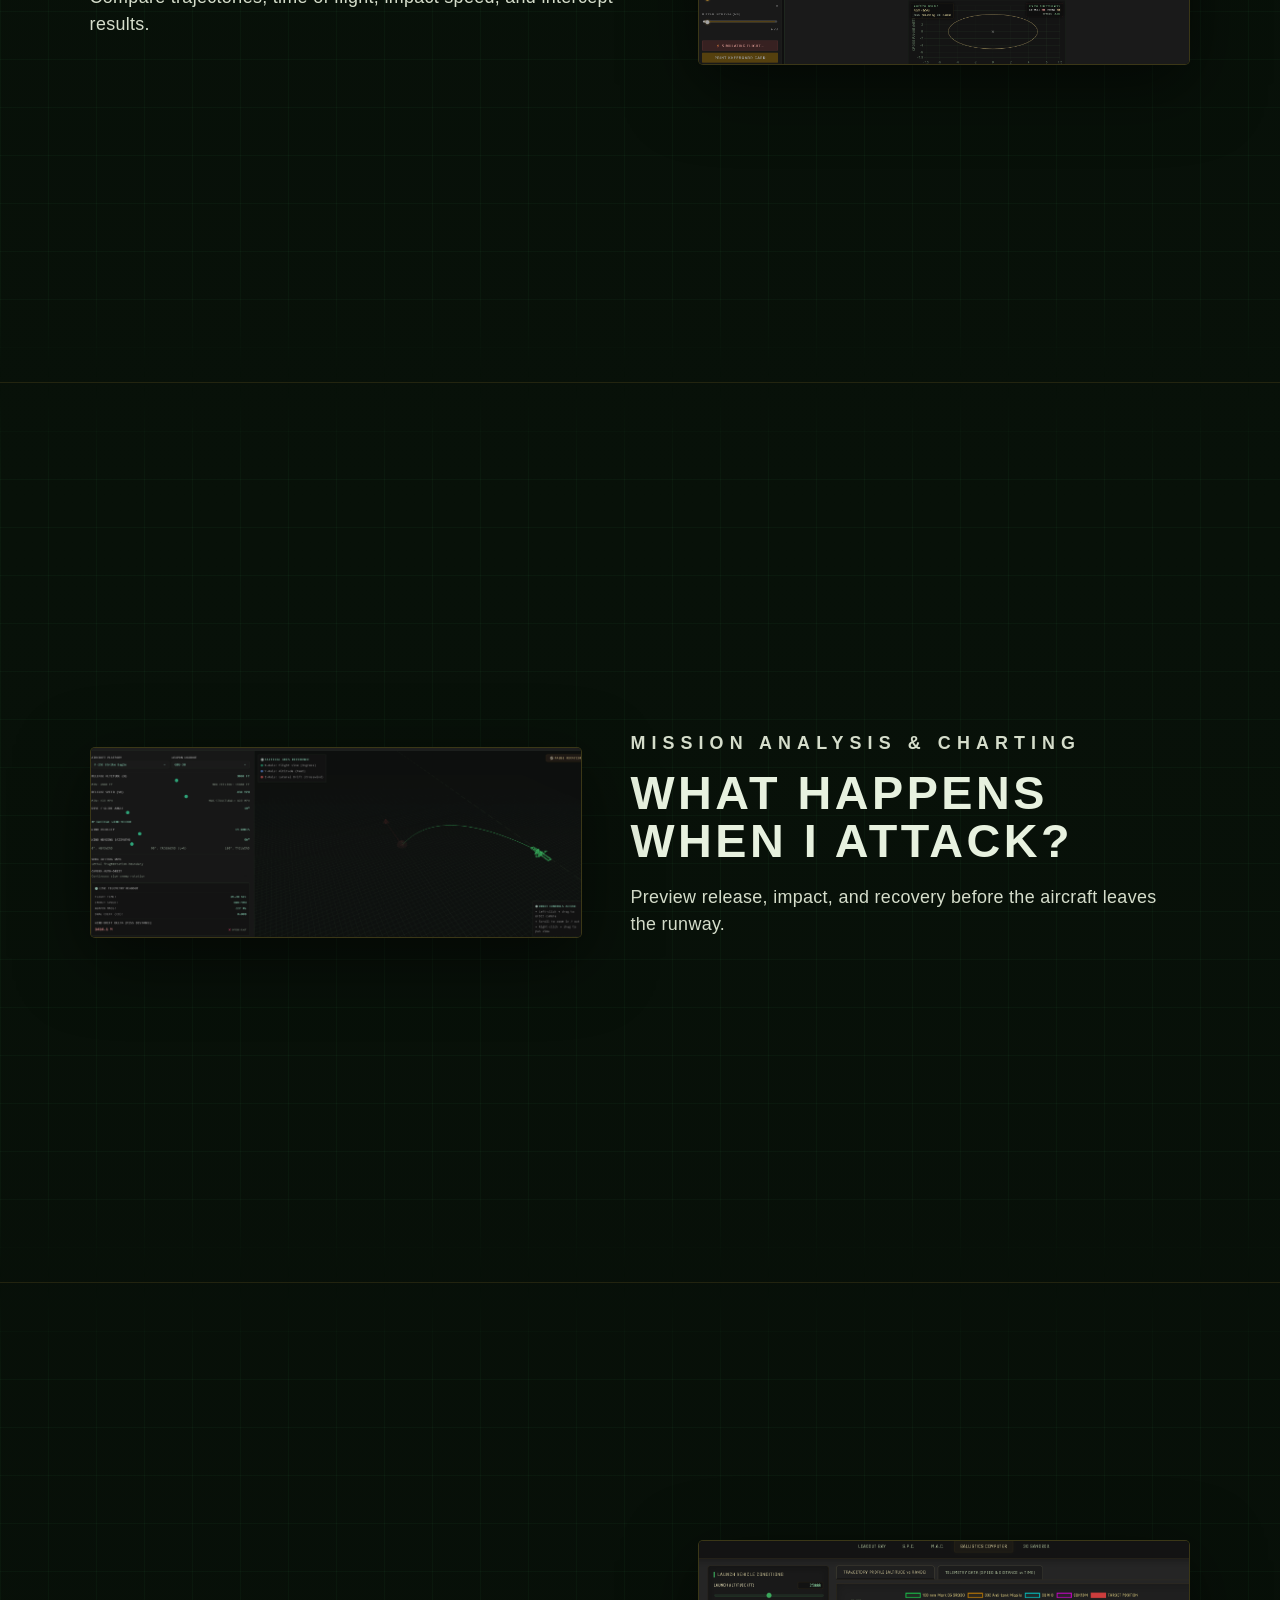
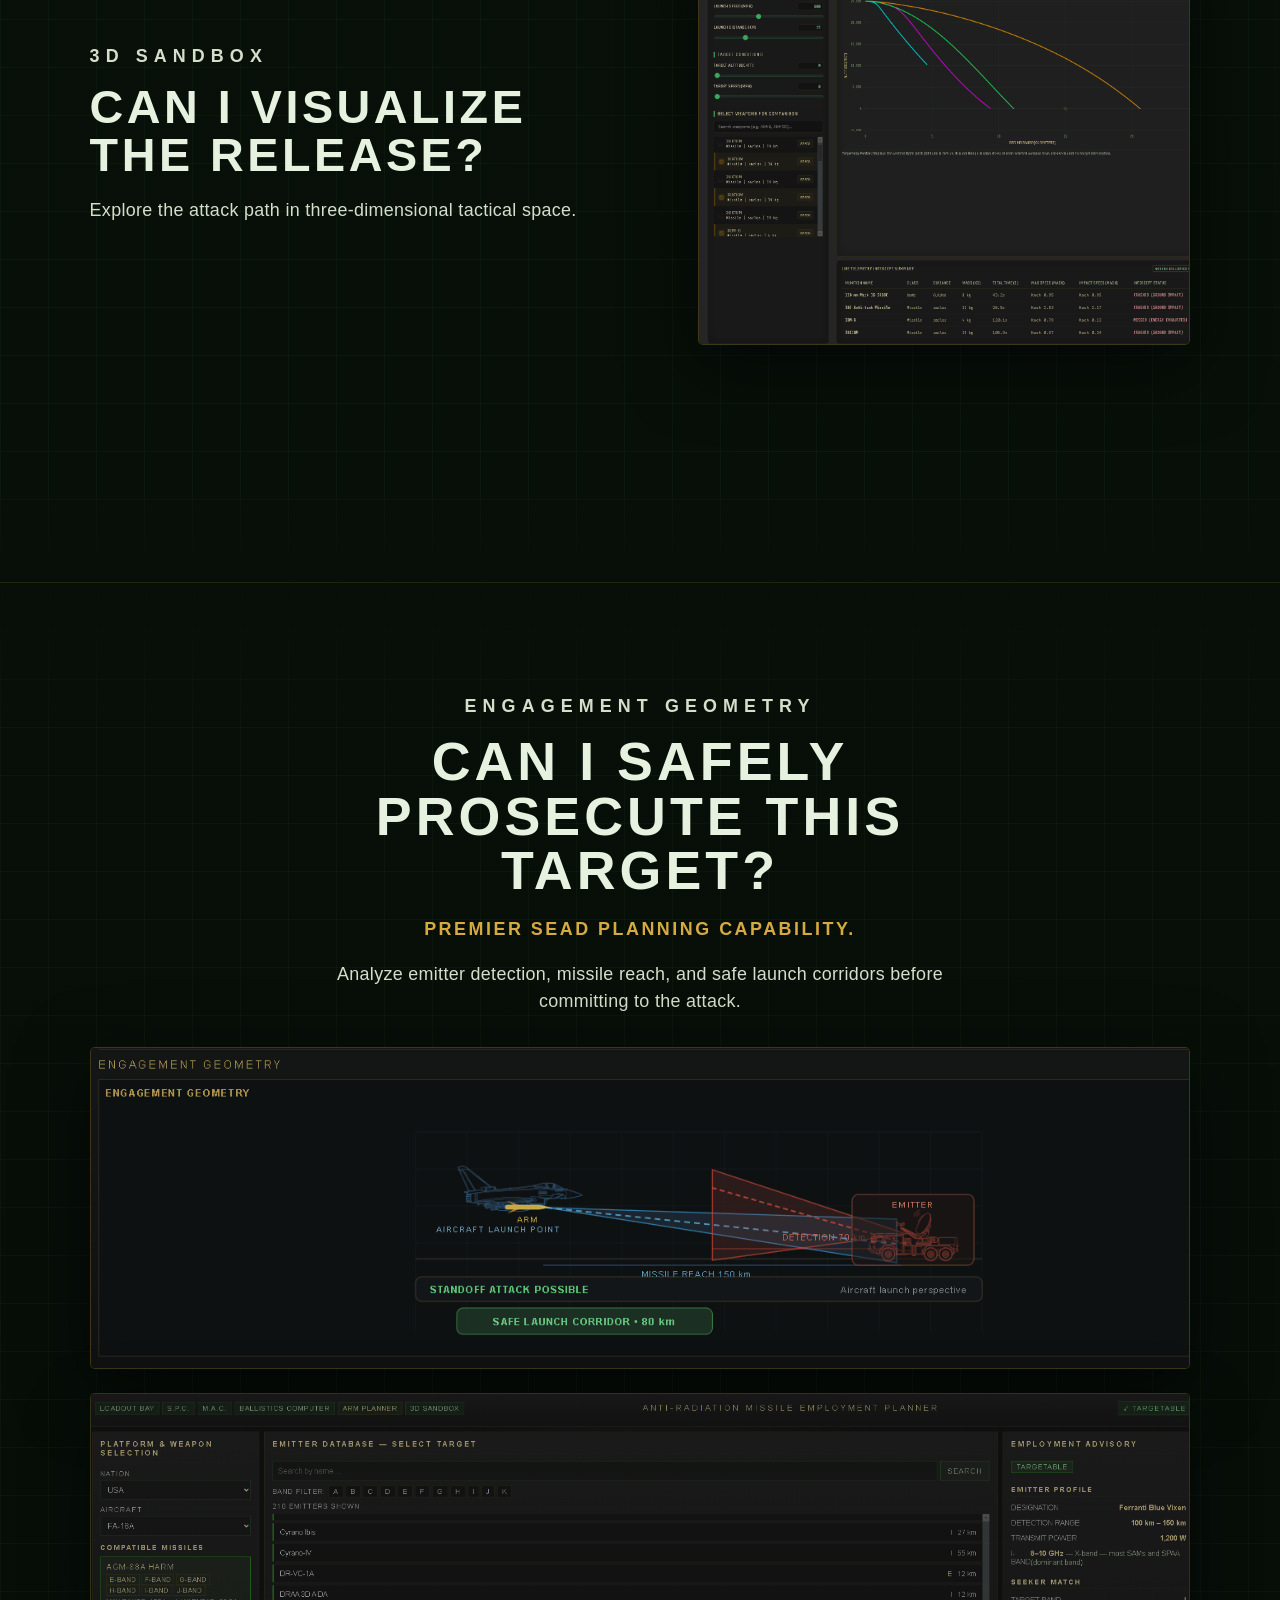
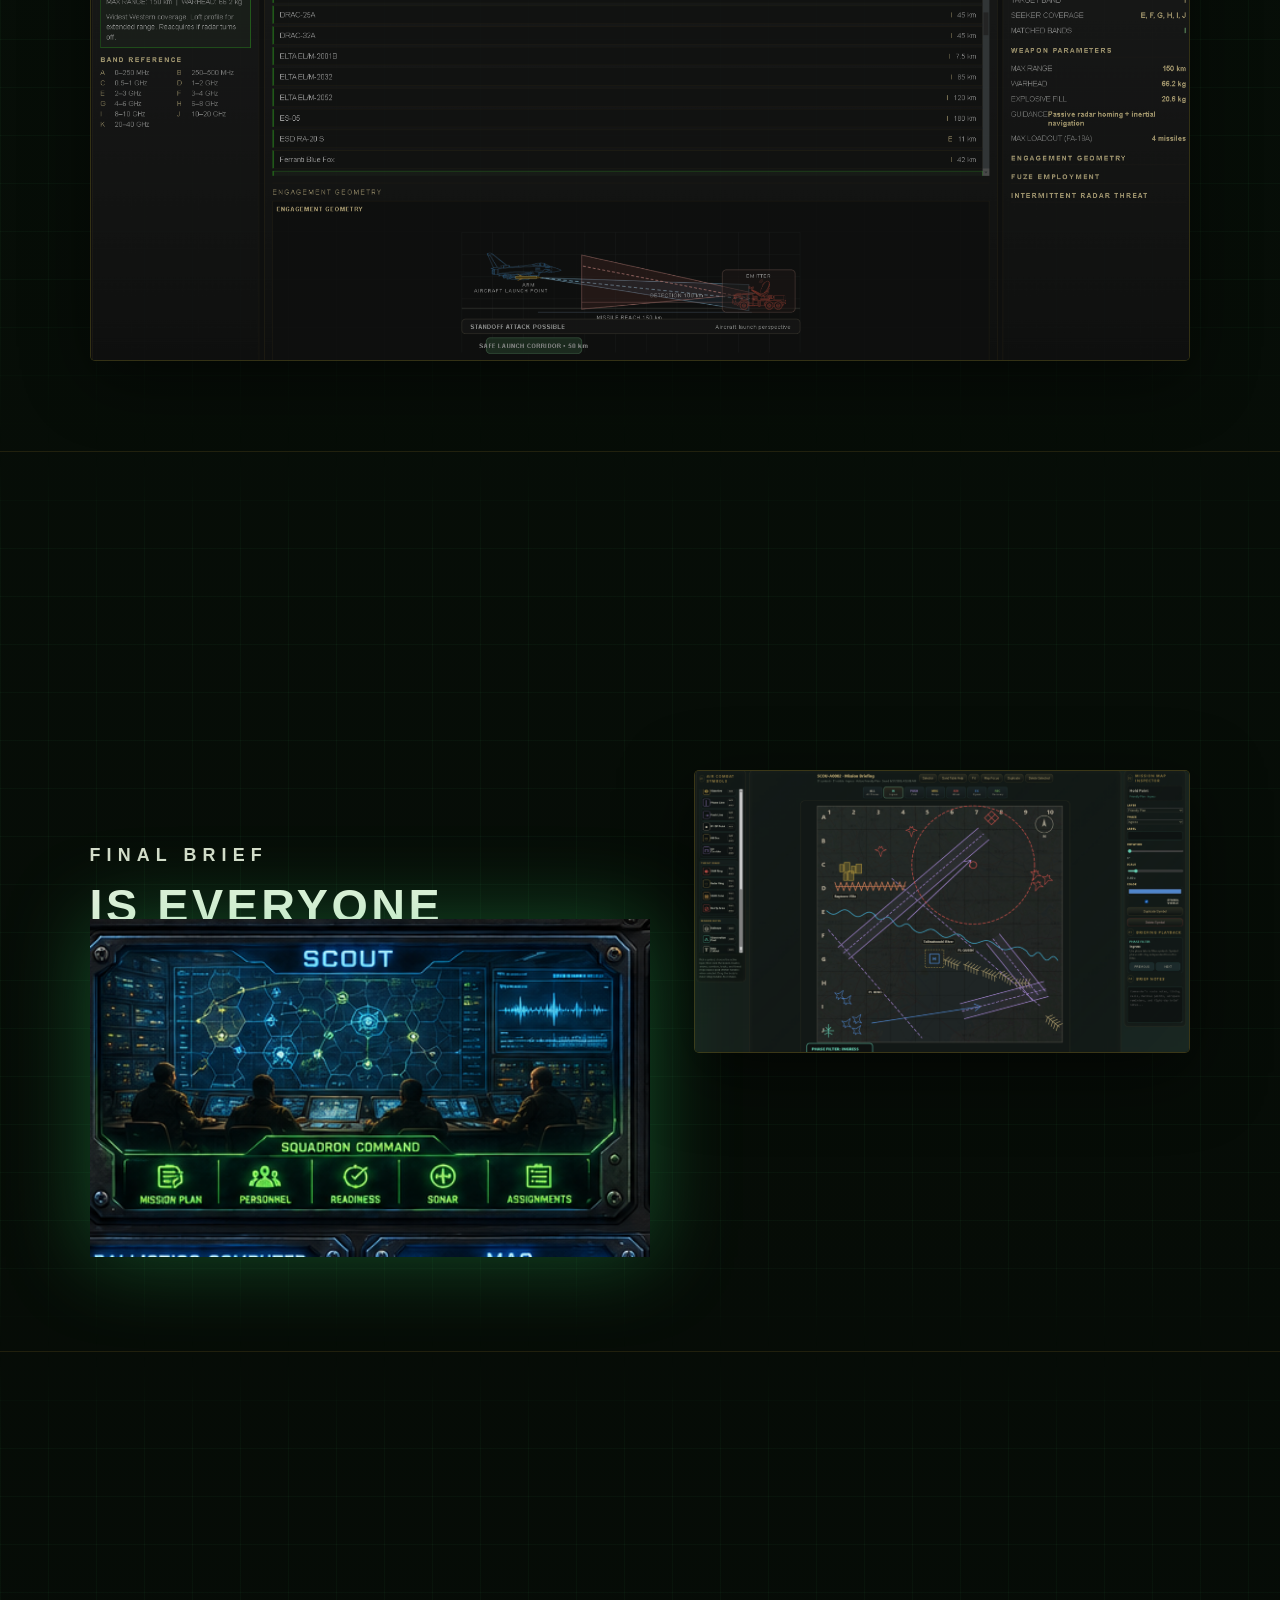
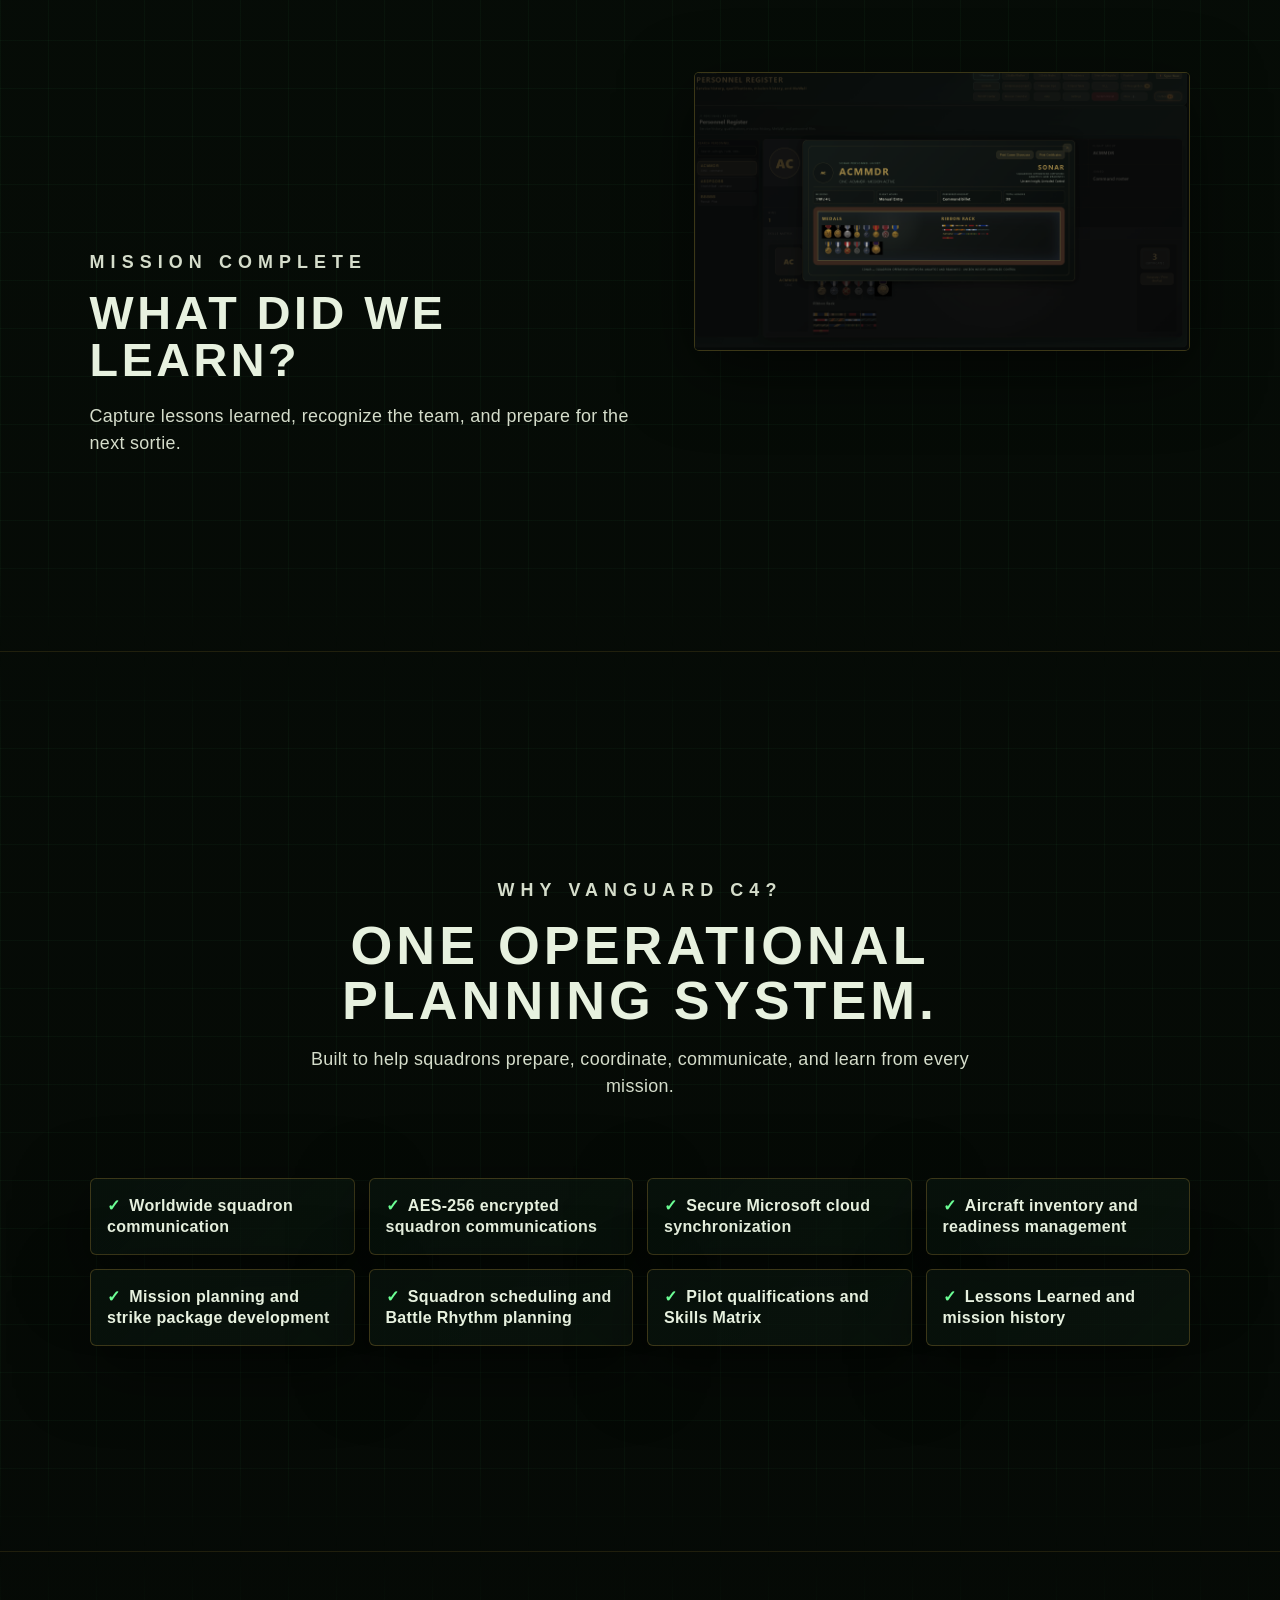
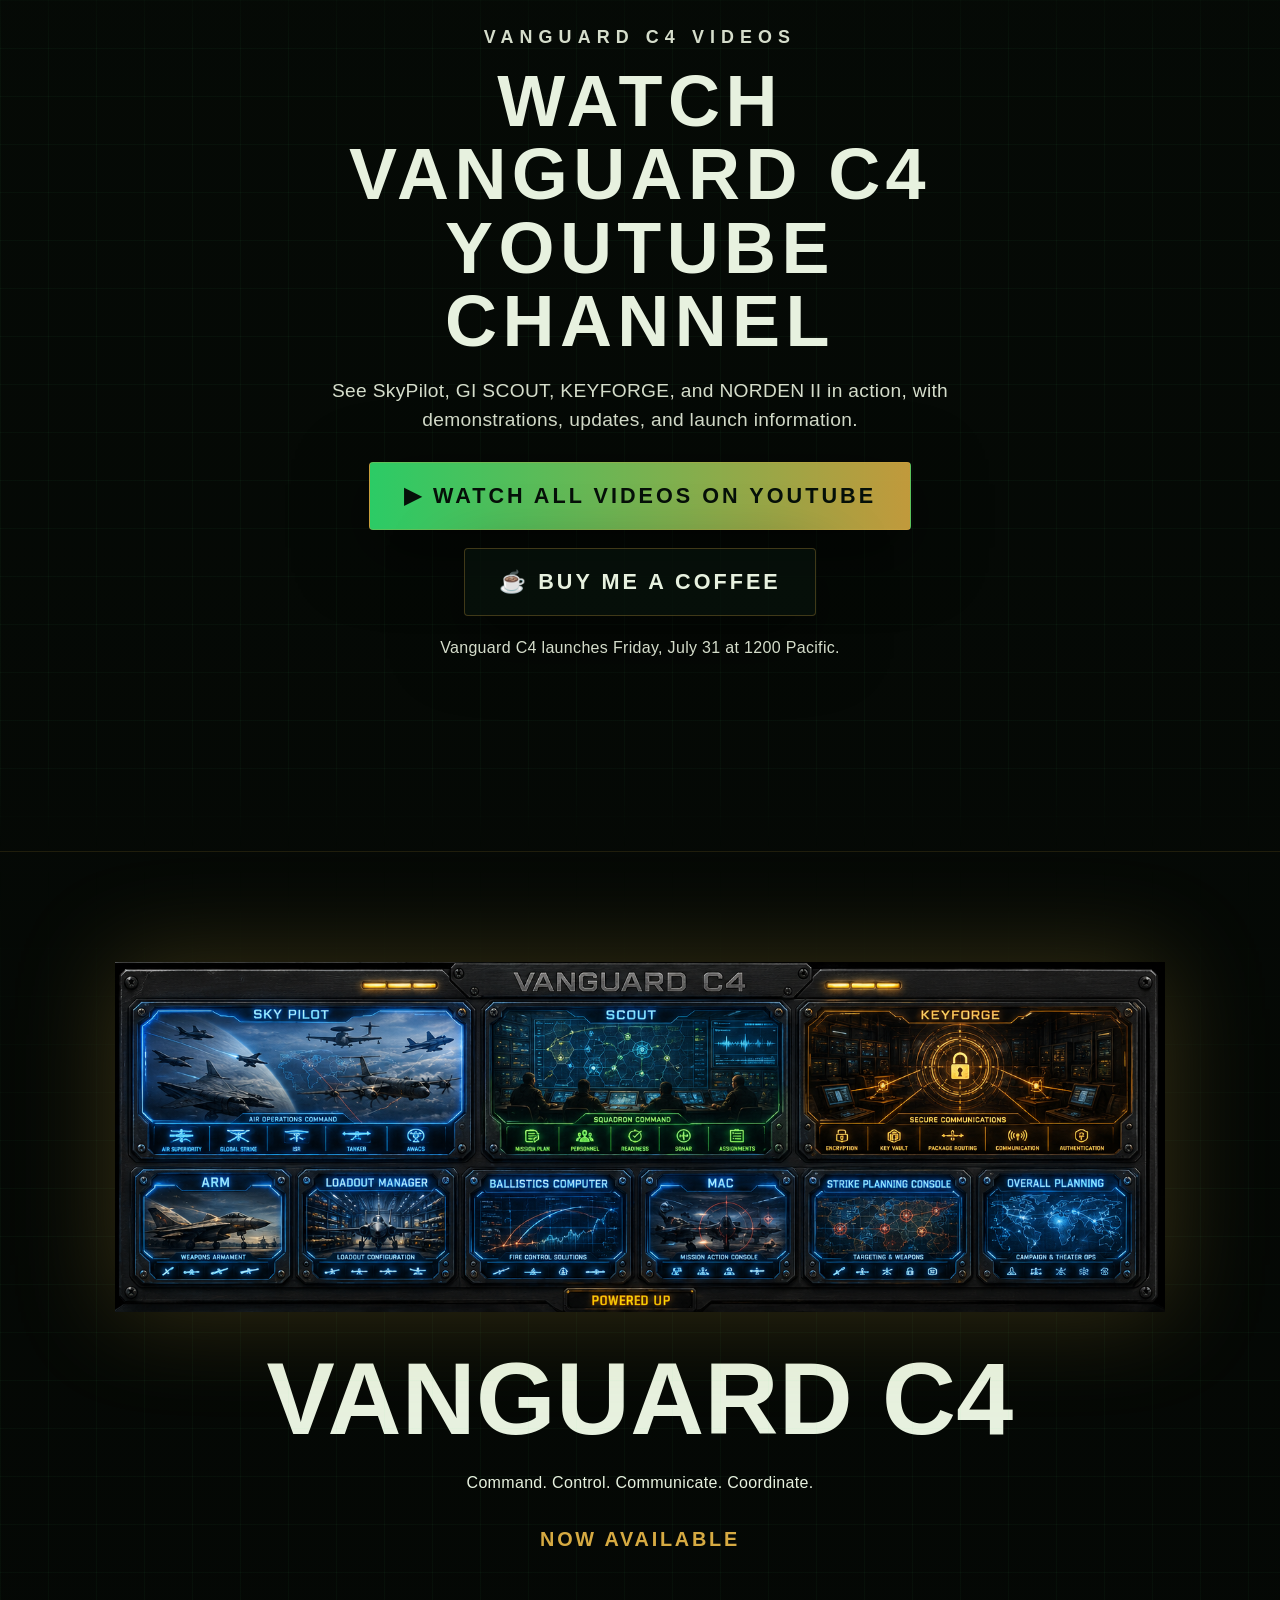
==== commit b7f44ec0: "Add files via upload" ====
--- a/index.html
+++ b/index.html
@@ -37,6 +37,24 @@
   line-height:1;
 }
 
+
+.support-actions .coffee-button{
+  background:linear-gradient(135deg,#7b4b2a,#a66a3f);
+  border-color:#b47b50;
+  color:#fff;
+}
+.support-actions .coffee-button:hover{
+  filter:brightness(1.08);
+}
+.support-actions .paypal-button{
+  background:linear-gradient(135deg,#17376d,#1f5aa6);
+  border-color:#2a6fc2;
+  color:#fff;
+}
+.support-actions .paypal-button:hover{
+  filter:brightness(1.08);
+}
+
 </style>
 
 
@@ -159,7 +177,7 @@
 }
 .support-zone{
   display:grid;
-  grid-template-columns:minmax(0,1.6fr) minmax(180px,.4fr);
+  grid-template-columns:1fr;
   gap:24px;
   align-items:center;
   margin-top:34px;
@@ -169,11 +187,17 @@
   background:linear-gradient(180deg,rgba(24,24,21,.95),rgba(10,10,9,.98));
 }
 .support-copy{
-  text-align:left;
+  text-align:center;
+}
+.support-copy p{
+  max-width:860px;
+  margin-left:auto;
+  margin-right:auto;
+  font-size:1.08rem;
 }
 .support-copy h3{
-  margin:0 0 10px;
-  font-size:1.8rem;
+  margin:0 0 12px;
+  font-size:2.2rem;
 }
 .support-actions{
   display:flex;
@@ -182,18 +206,10 @@
   margin-top:20px;
 }
 .support-actions .button{
-  flex:1 1 220px;
-  text-align:center;
-  padding:17px 20px;
-}
-.paypal-qr{
-  display:block;
-  width:min(170px,48vw);
-  height:auto;
-  margin:0 auto;
-  padding:12px;
-  border-radius:16px;
-  background:#fff;
+  flex:1 1 280px;
+  text-align:center;
+  padding:20px 24px;
+  font-size:1.18rem;
 }
 .youtube-band{
   margin-top:34px;
@@ -571,14 +587,9 @@
             <h3>Help keep the free tools and model libraries moving forward.</h3>
             <p>SkyPilot, NORDEN II, and the 3D aircraft and ordnance libraries are free. Support is completely optional and helps fund continued development and new assets.</p>
             <div class="support-actions">
-              <a class="button primary" href="https://buymeacoffee.com/vanguardc4" target="_blank" rel="noopener">☕ Buy Me a Coffee</a>
-              <a class="button ghost" href="https://www.paypal.com/qrcodes/managed/90c6eb90-9fac-4f3c-bb68-3d798b459147?utm_source=payandgetpaid" target="_blank" rel="noopener">Support with PayPal</a>
+              <a class="button coffee-button" href="https://buymeacoffee.com/vanguardc4" target="_blank" rel="noopener">☕ Buy Me a Coffee</a>
+              <a class="button paypal-button" href="https://www.paypal.com/qrcodes/managed/90c6eb90-9fac-4f3c-bb68-3d798b459147?utm_source=payandgetpaid" target="_blank" rel="noopener">Support with PayPal</a>
             </div>
-          </div>
-          <div>
-            <a href="https://www.paypal.com/qrcodes/managed/90c6eb90-9fac-4f3c-bb68-3d798b459147?utm_source=payandgetpaid" target="_blank" rel="noopener" aria-label="Support Vanguard C4 with PayPal">
-              <img class="paypal-qr" src="images/Paypal_qrcode.png" alt="PayPal QR code for supporting Vanguard C4" />
-            </a>
           </div>
         </div>
 
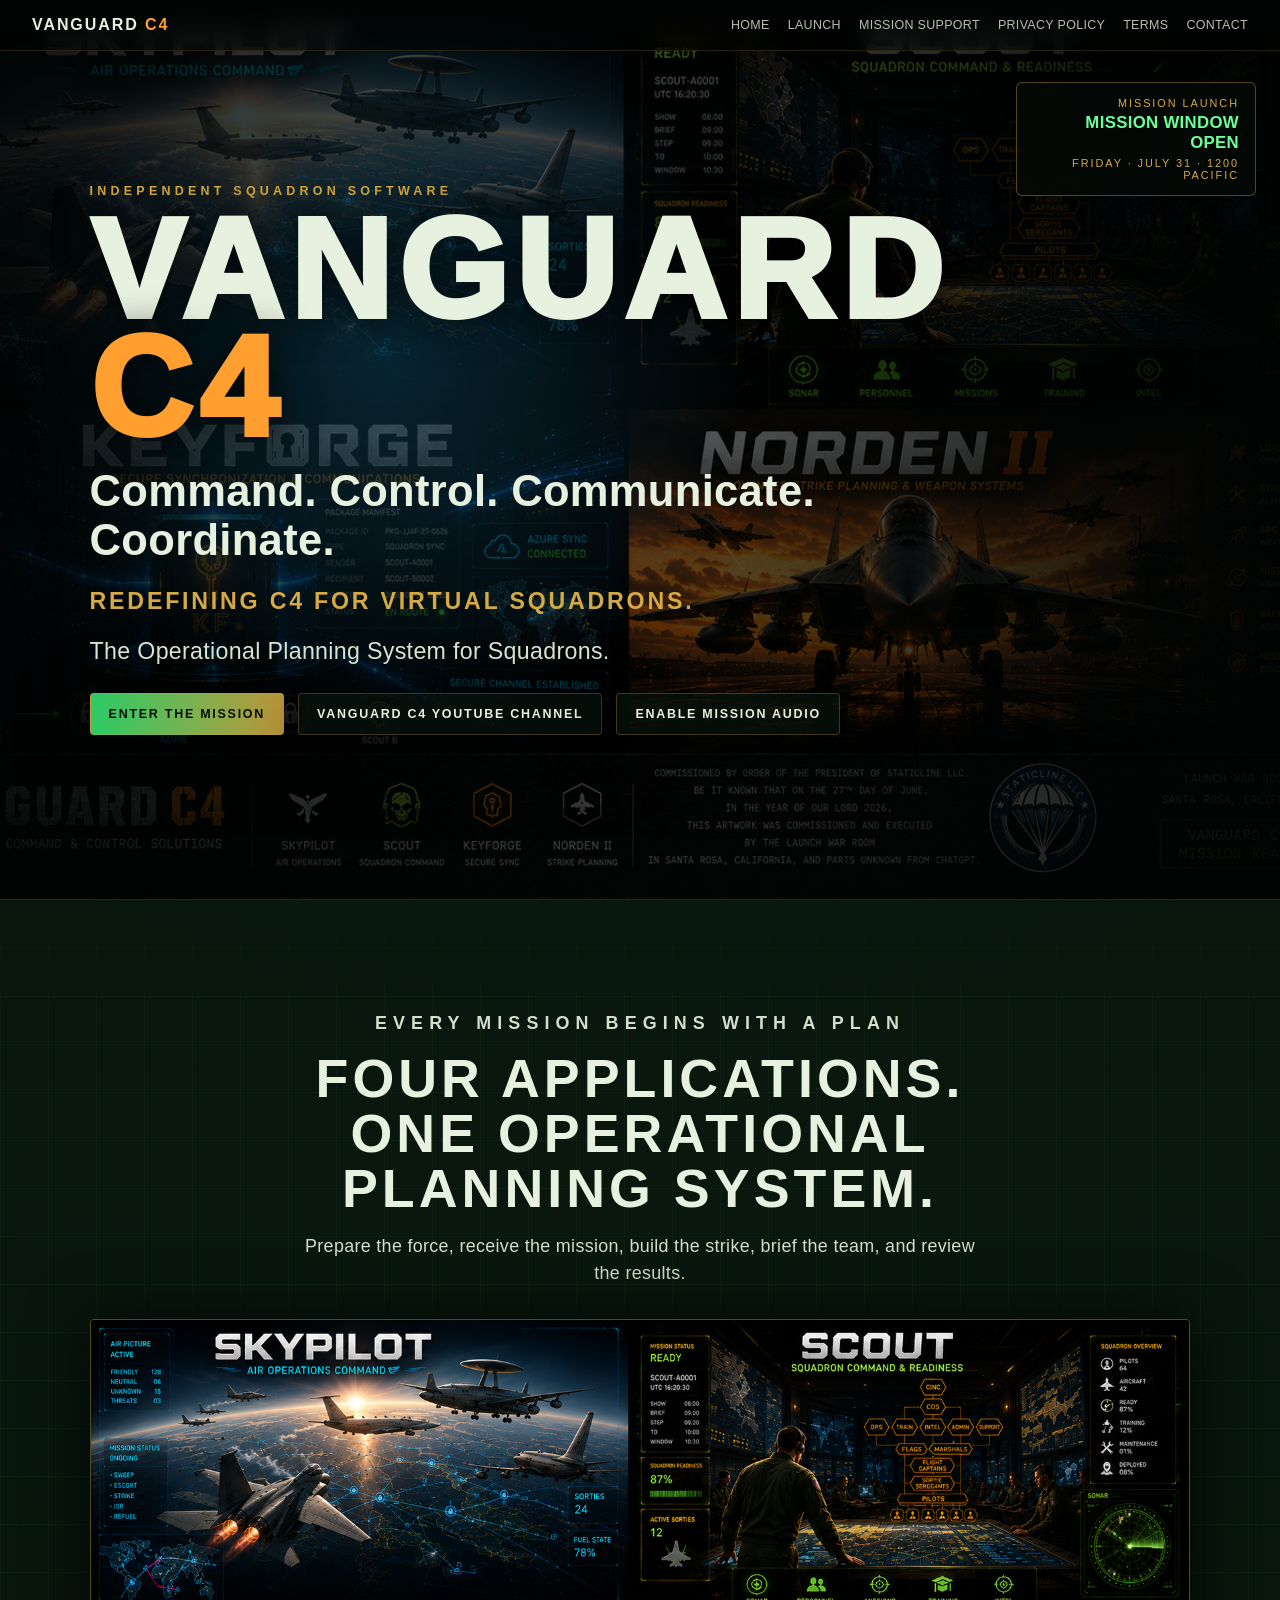
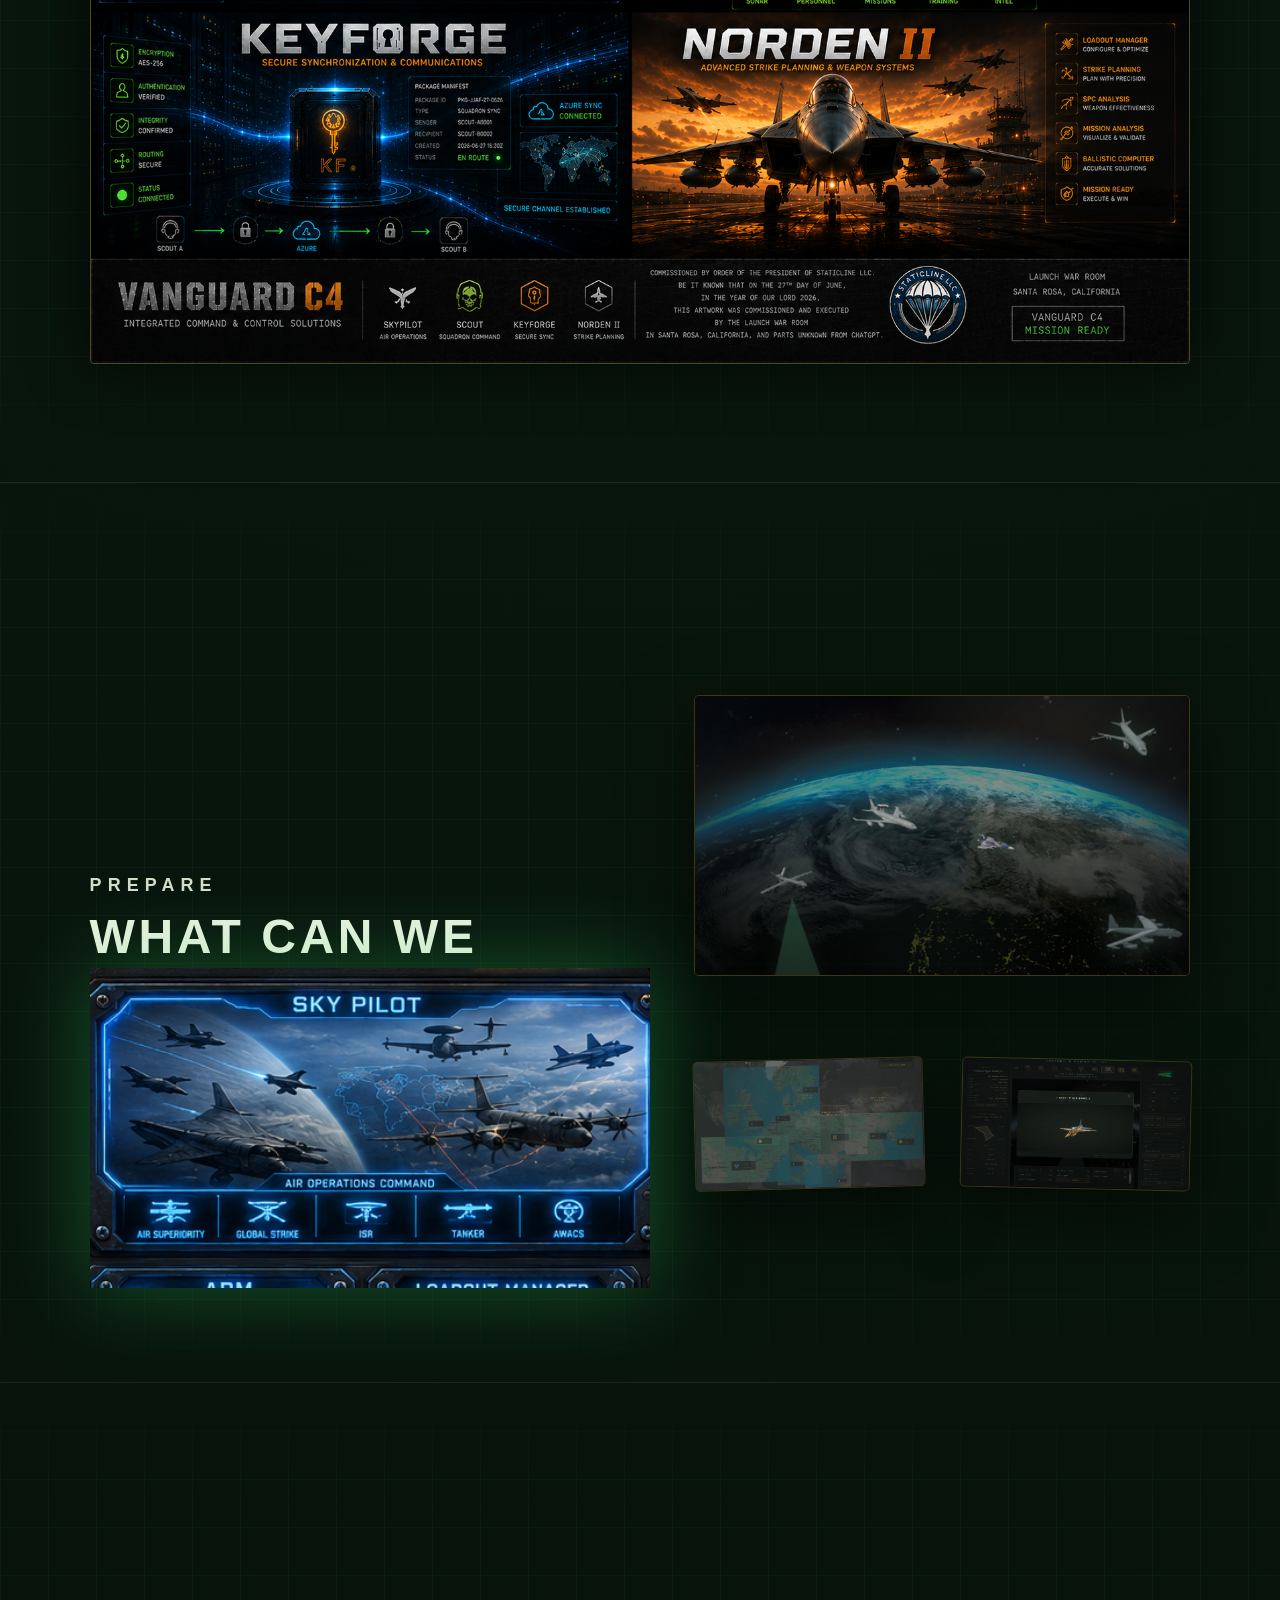
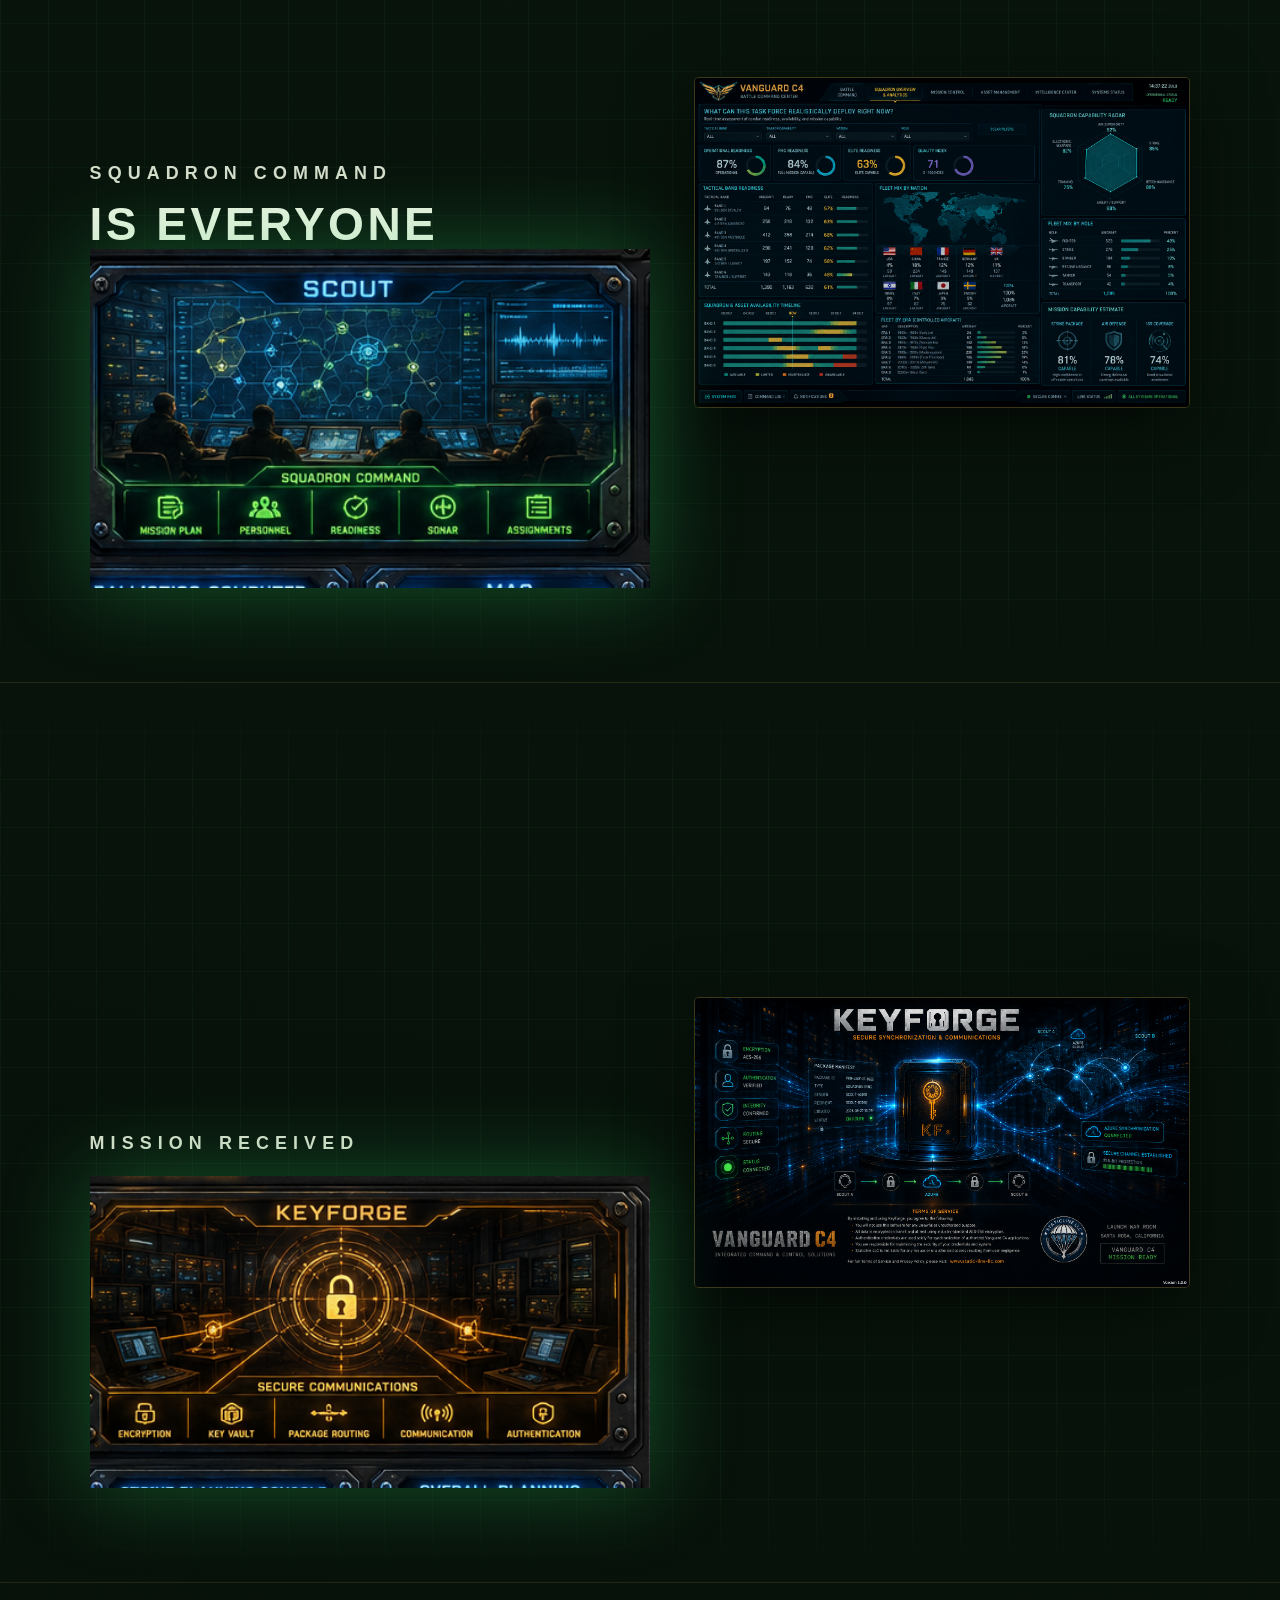
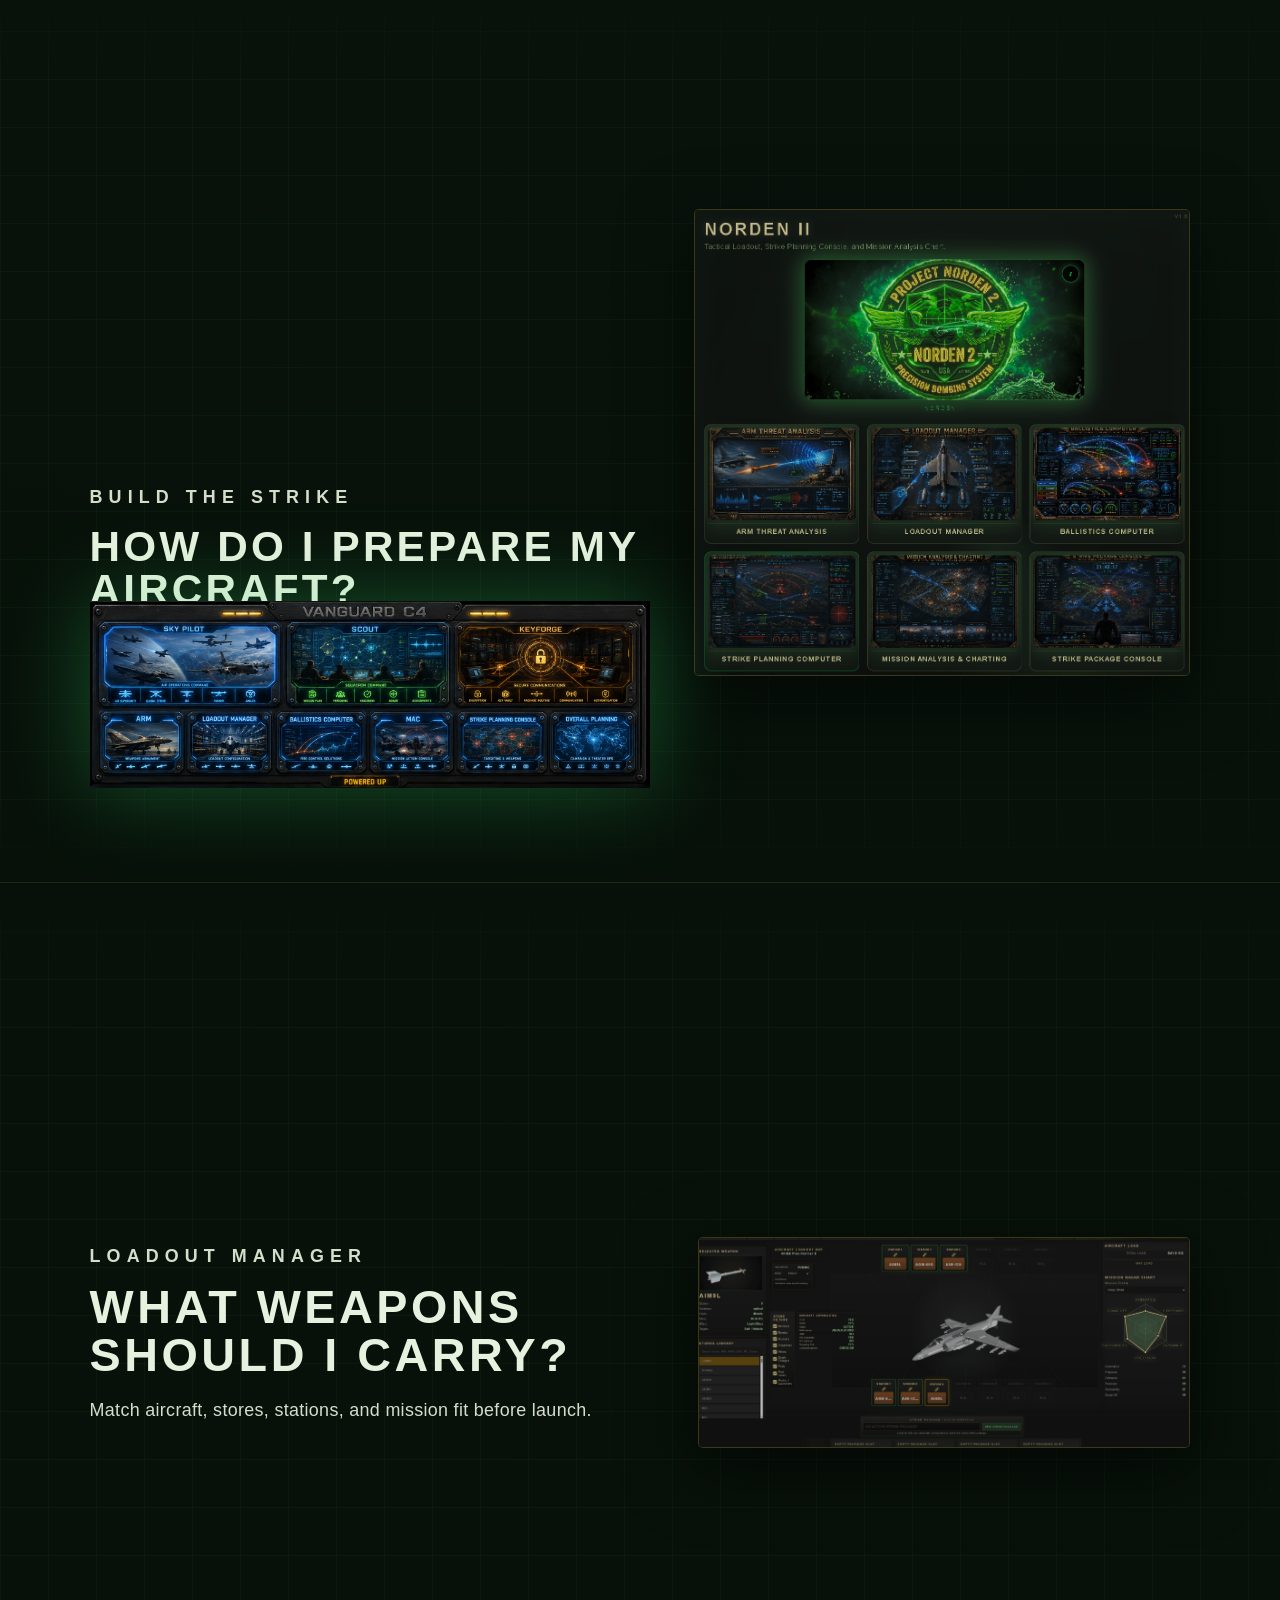
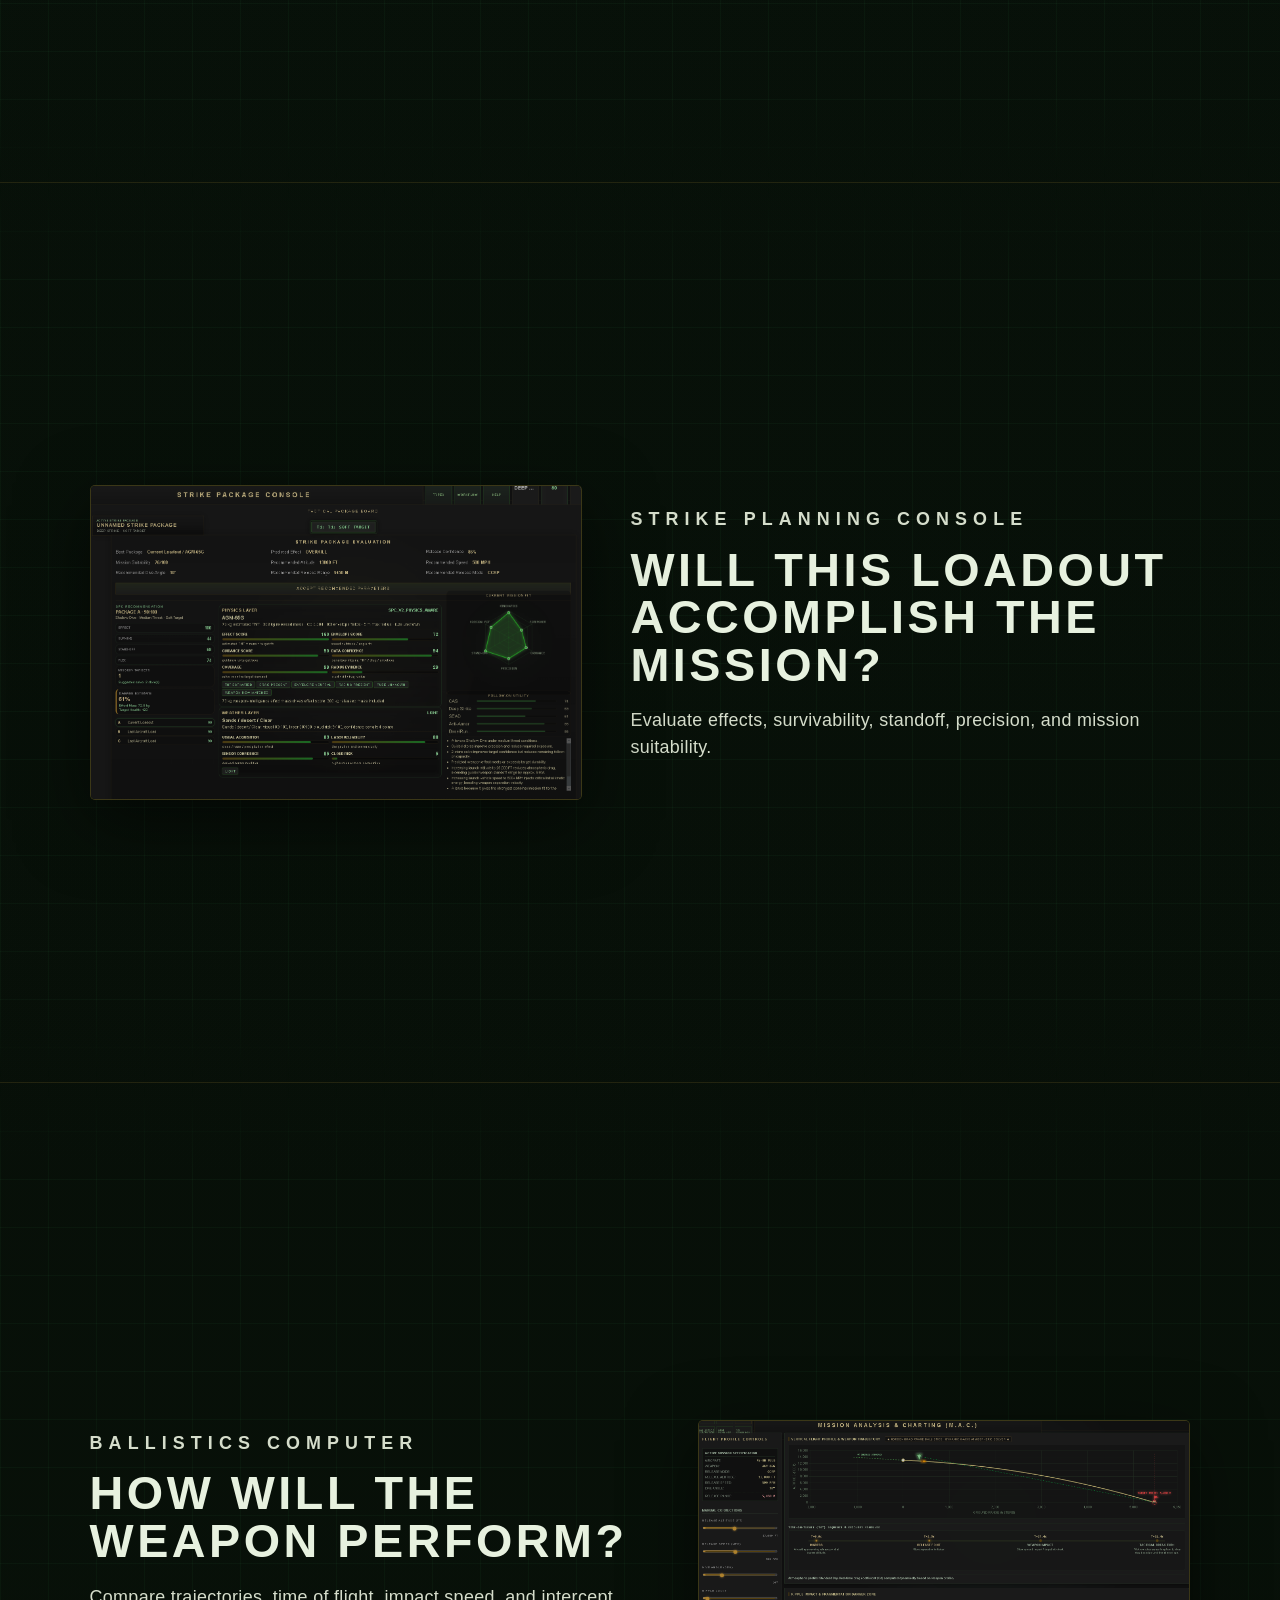
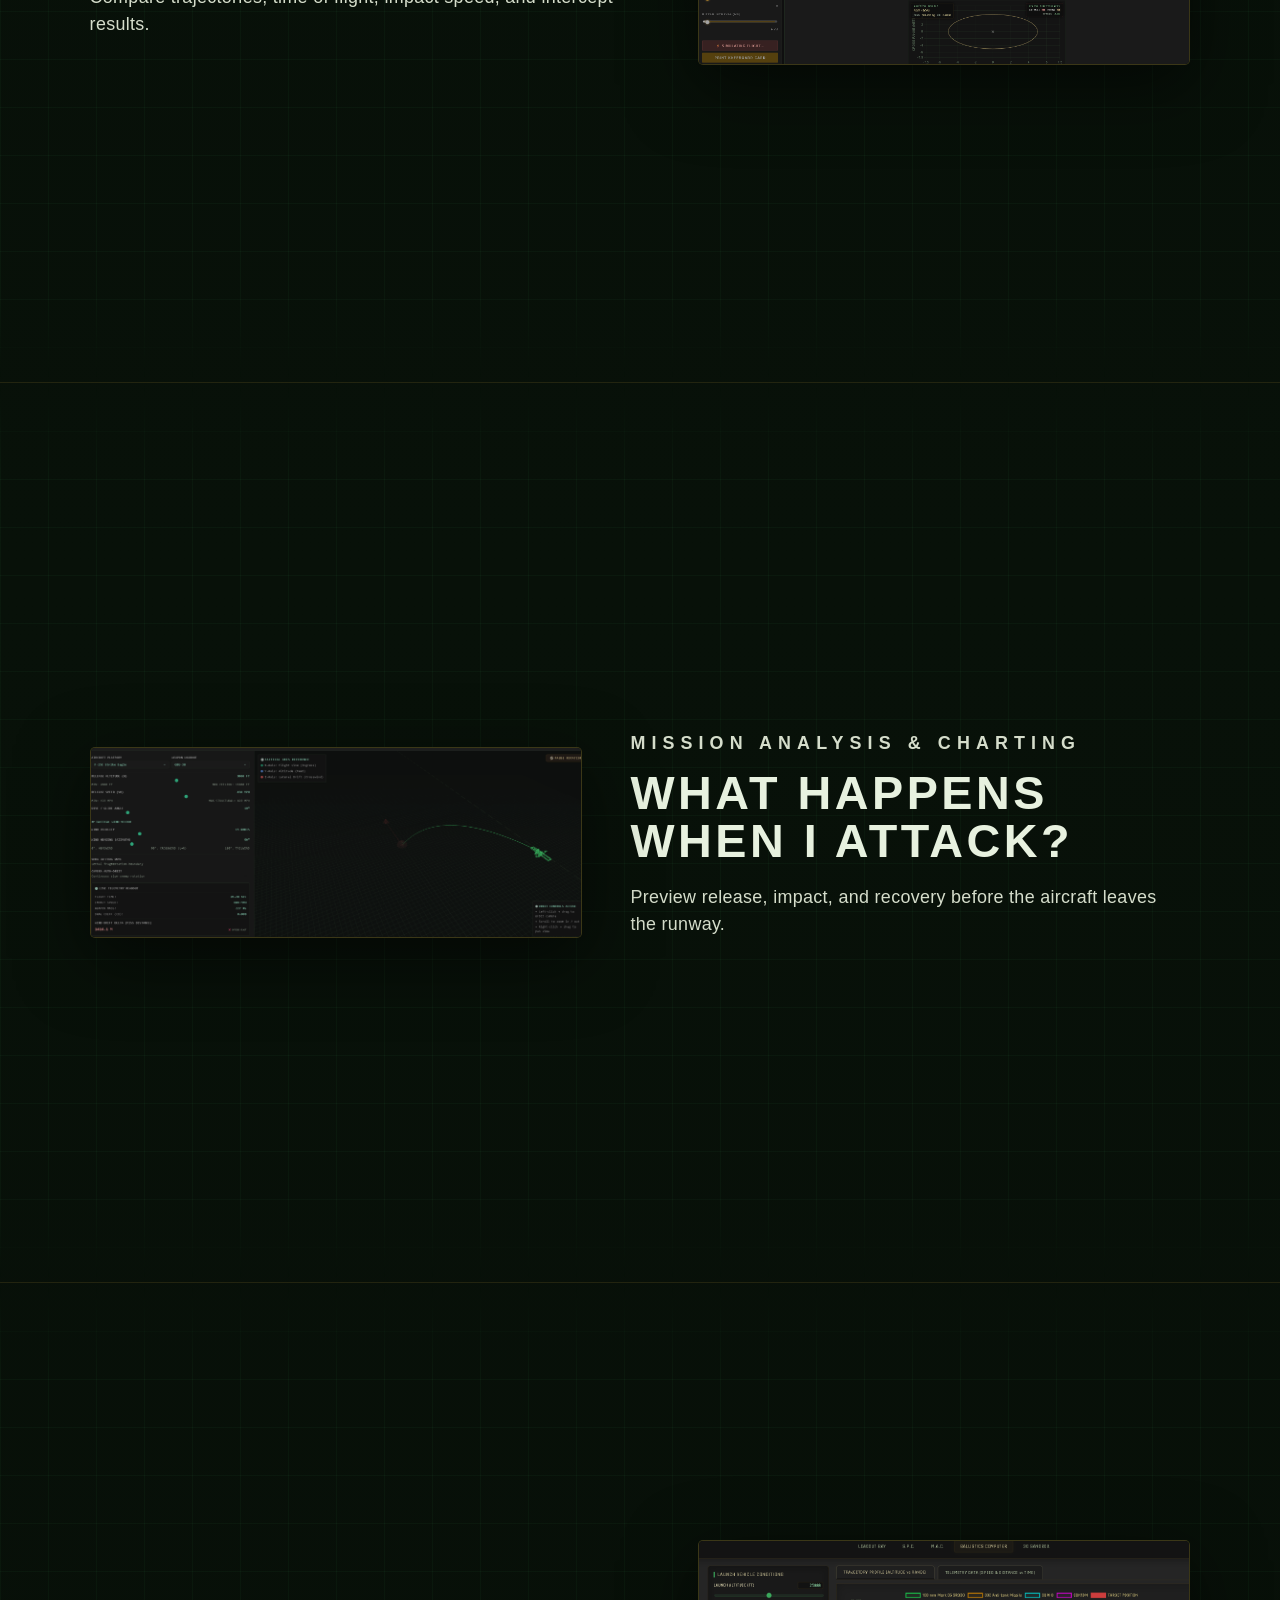
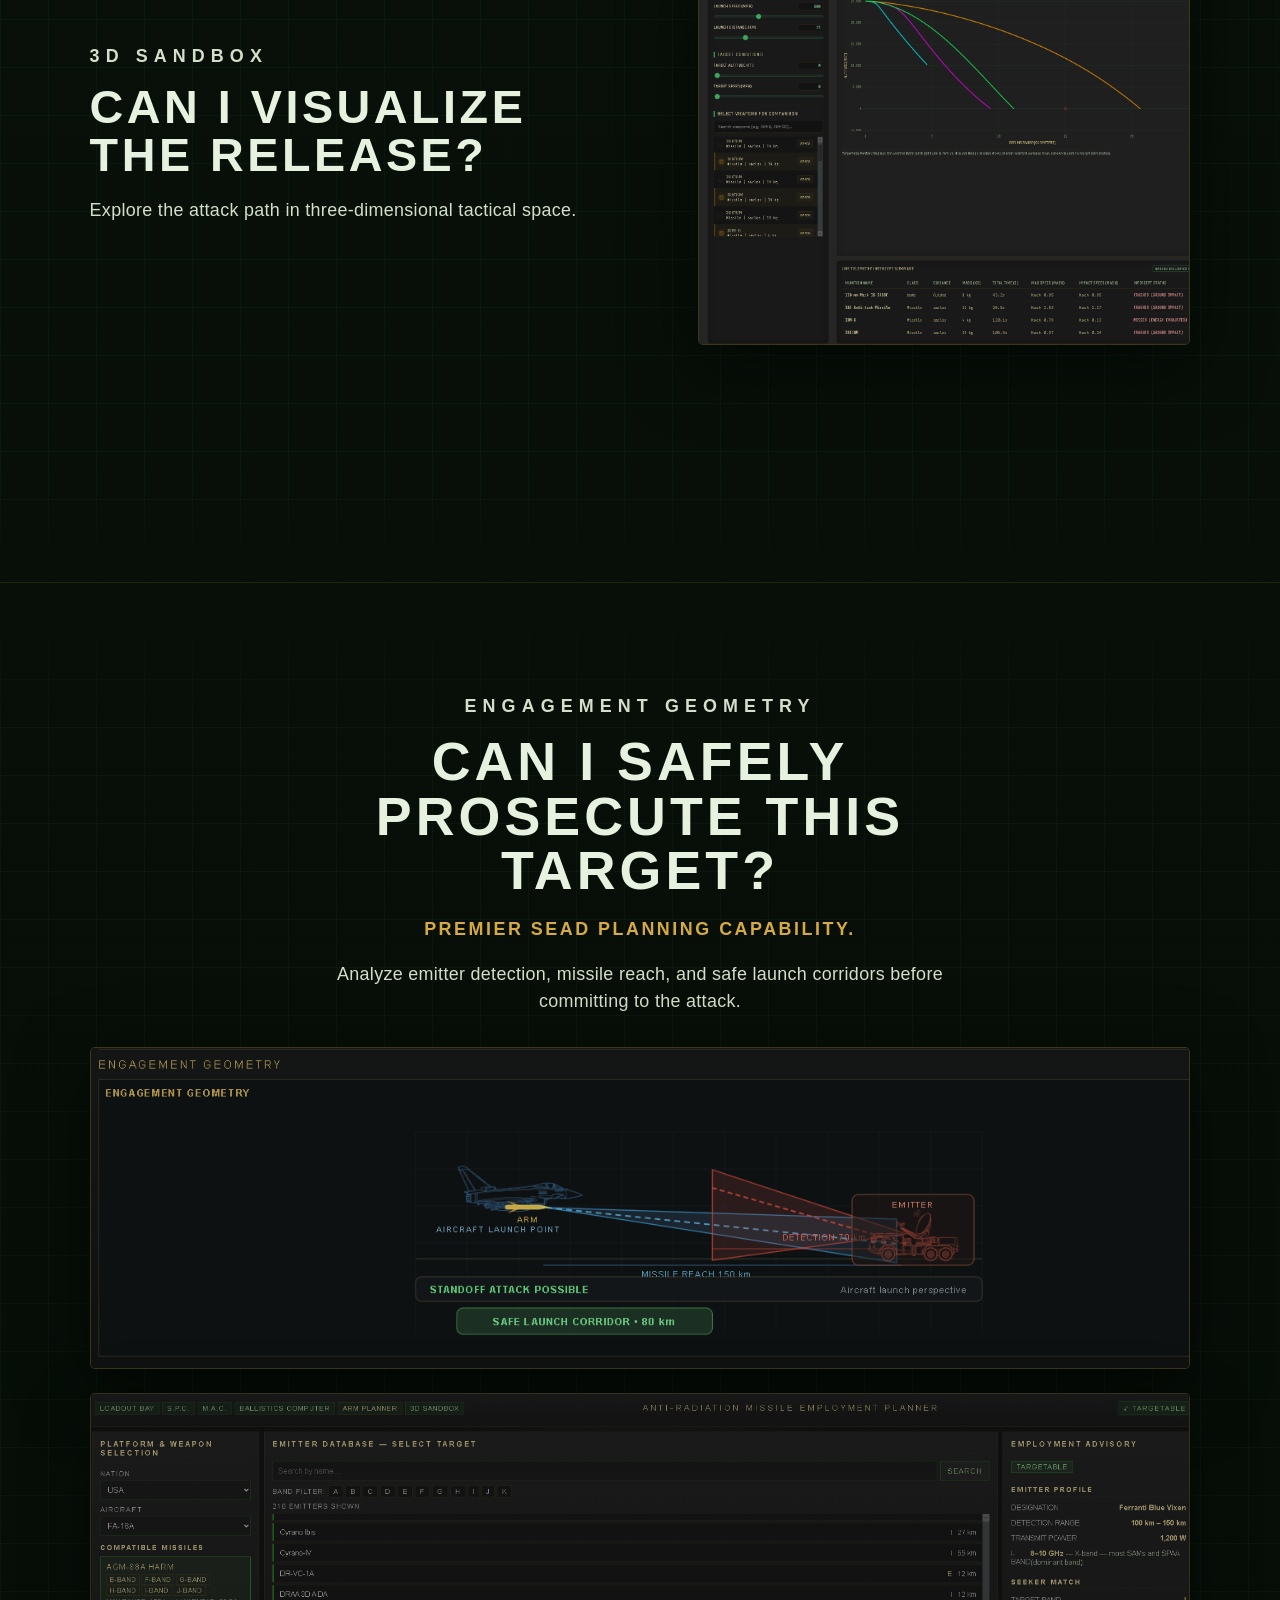
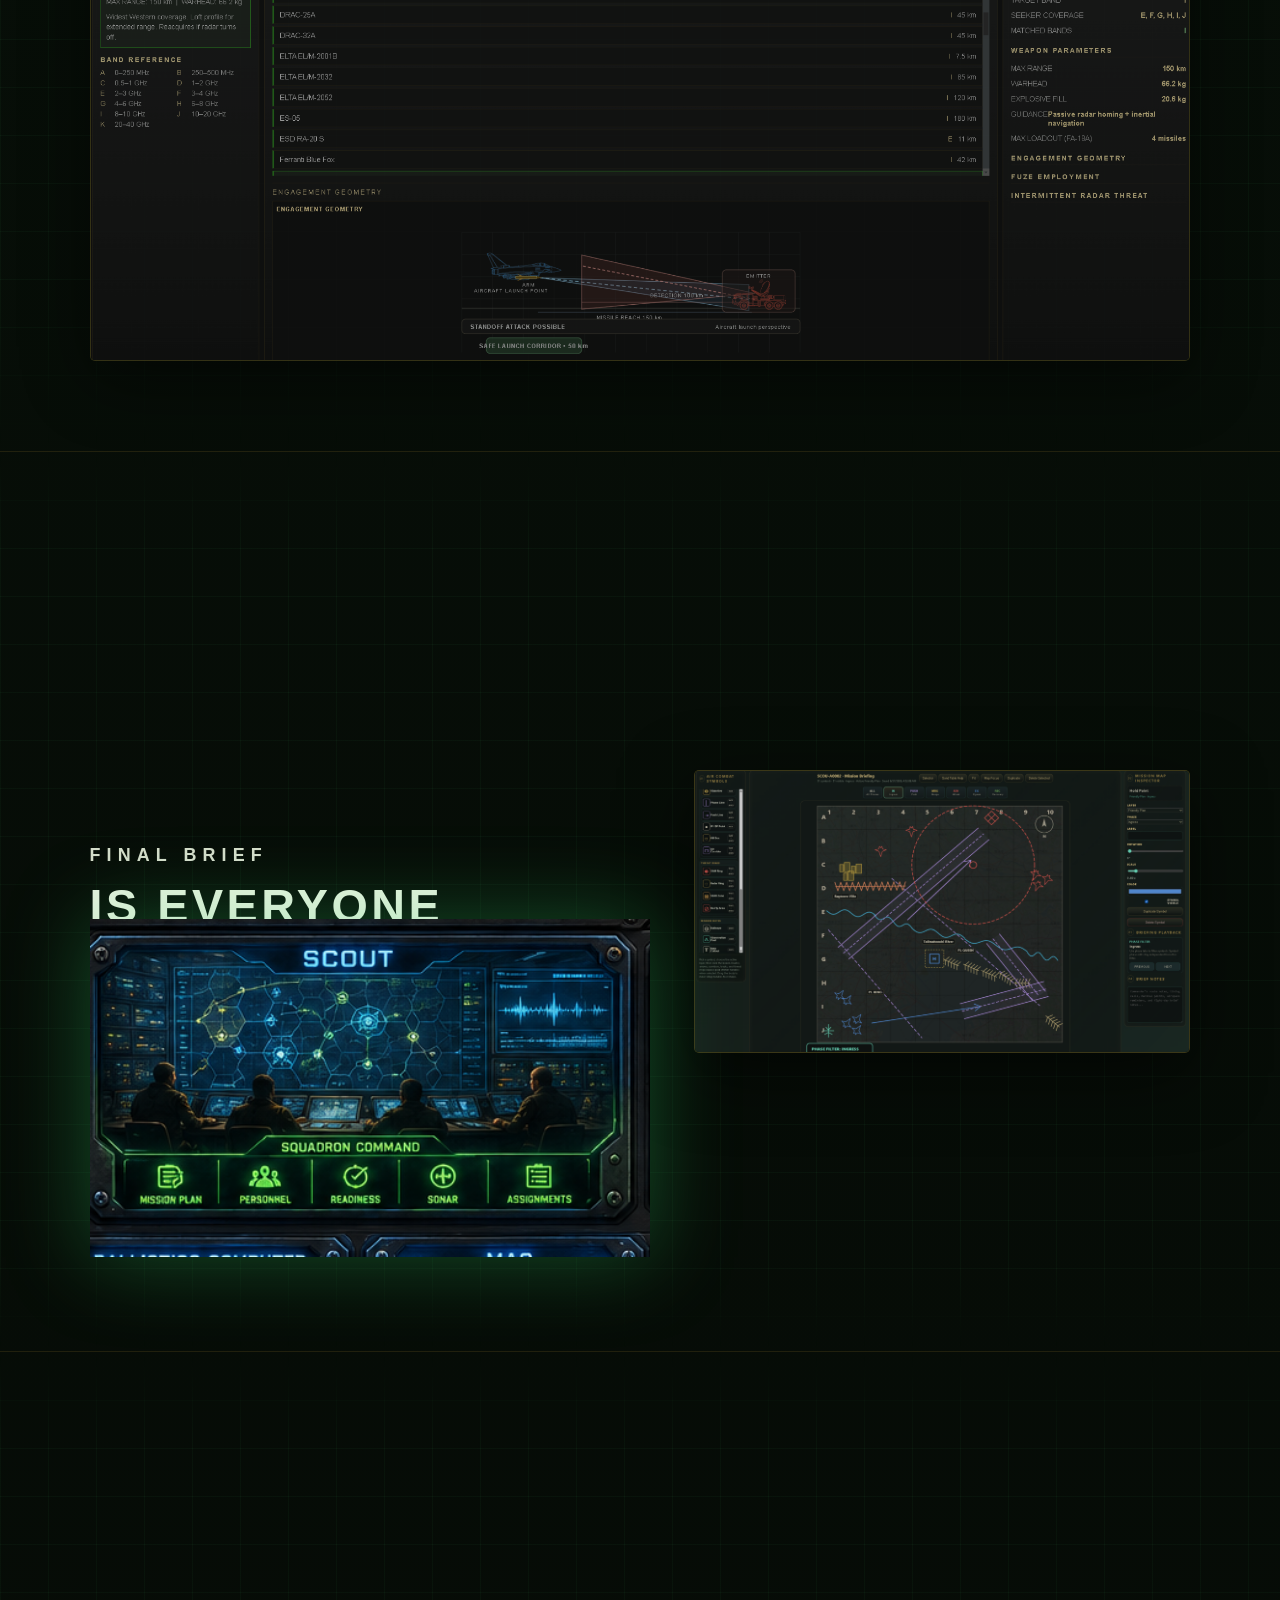
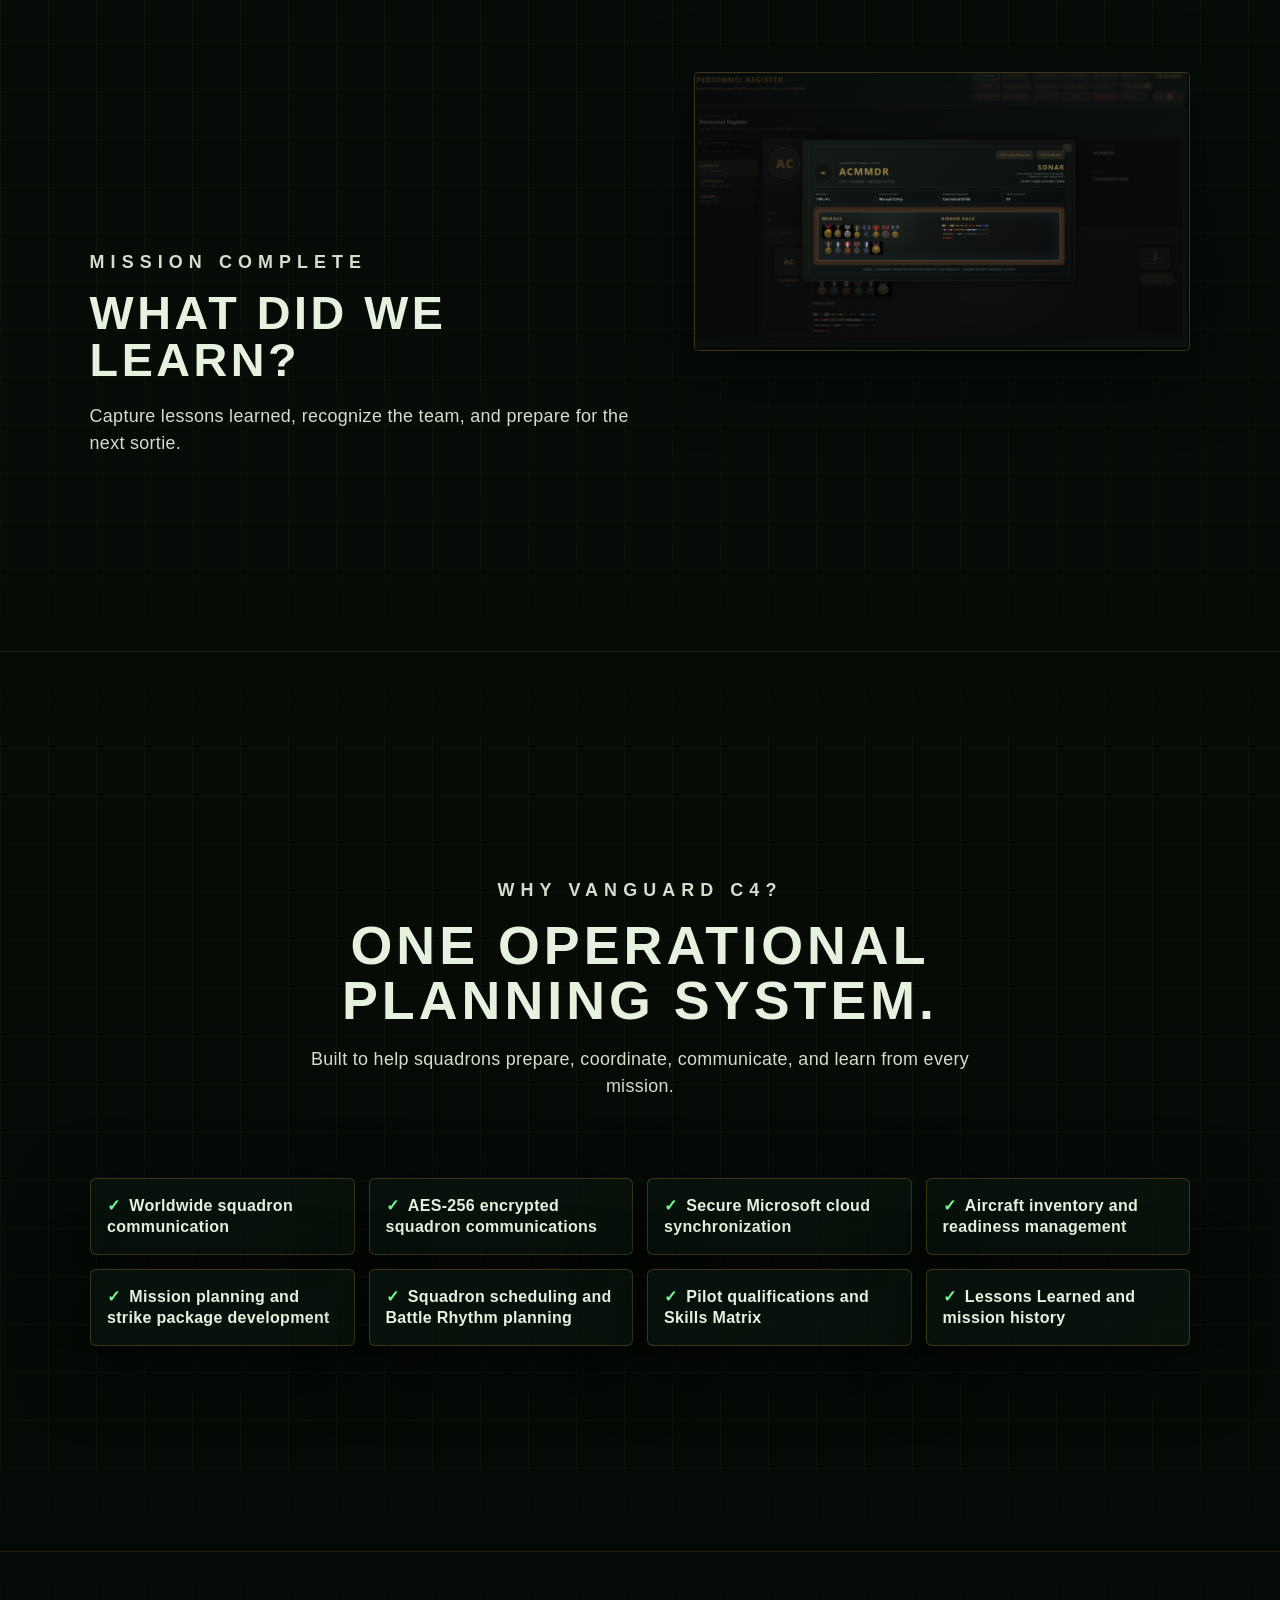
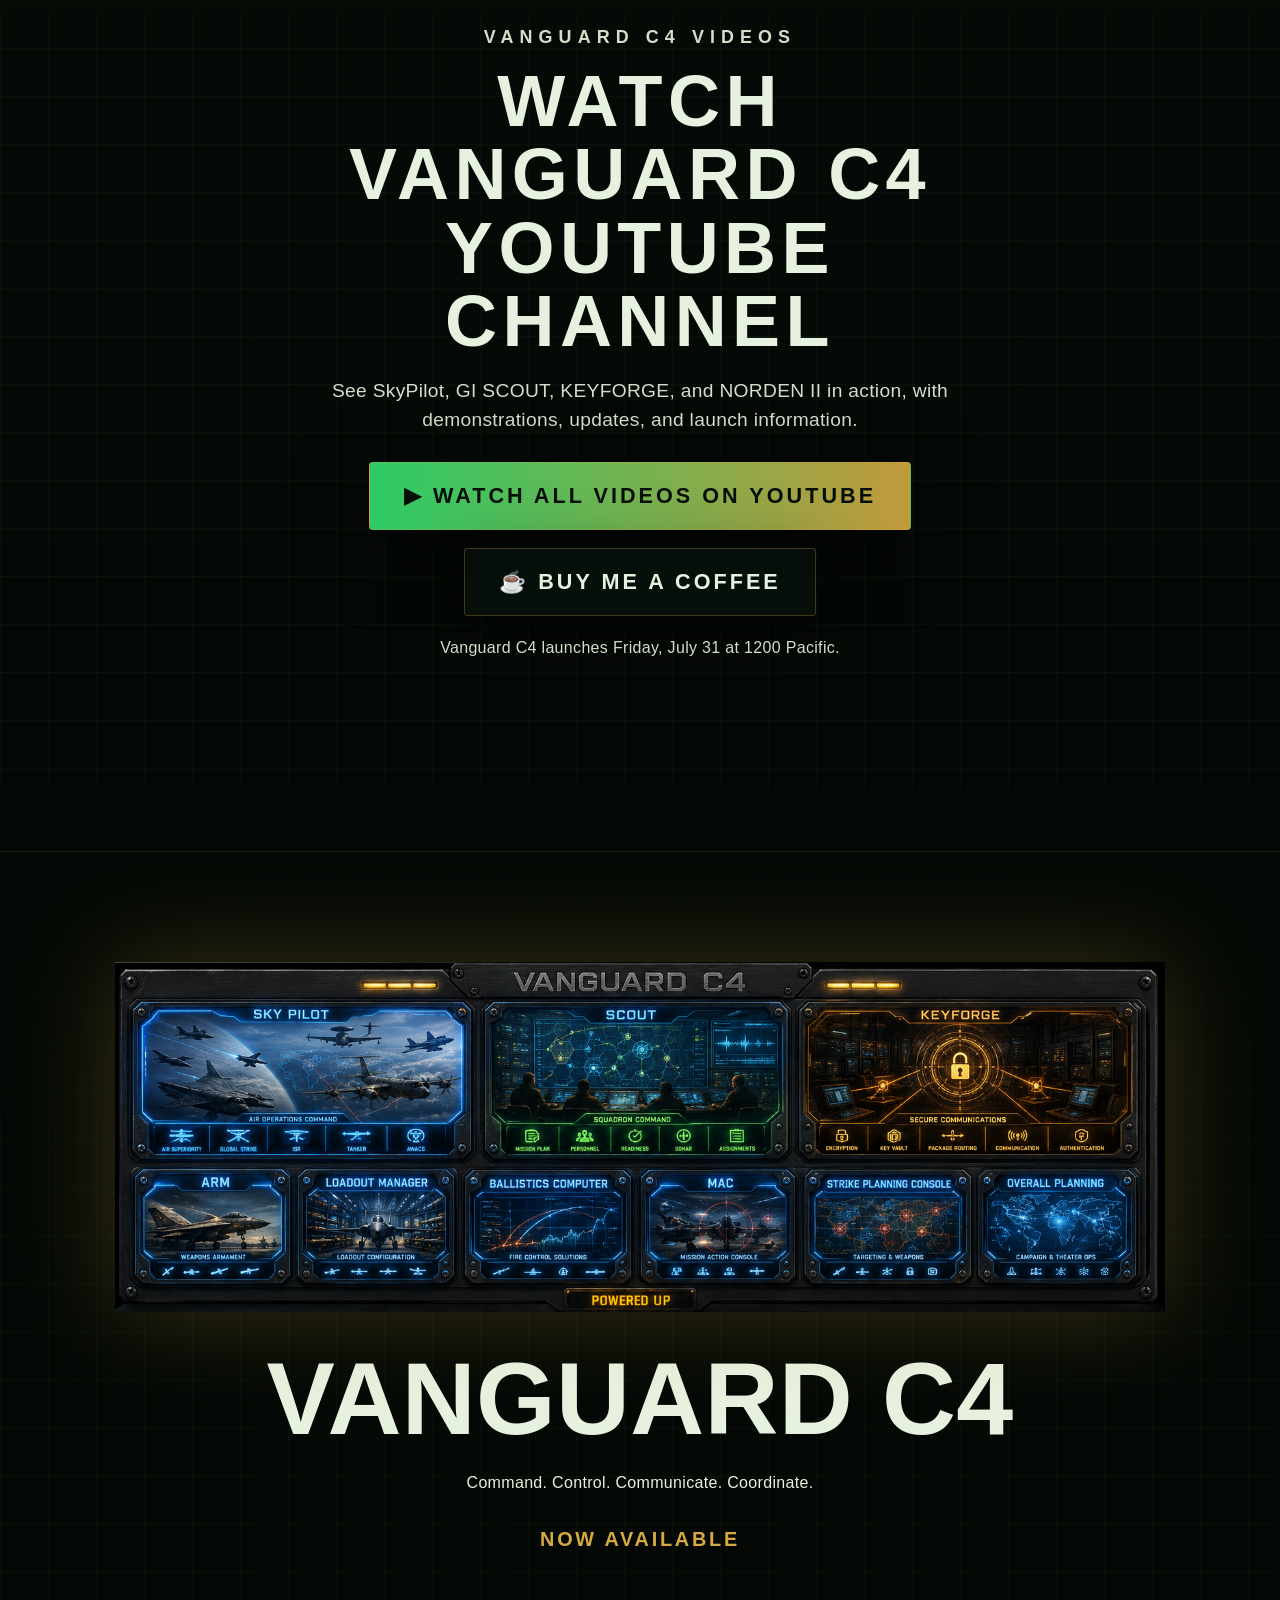
==== commit 458ea032: "Add files via upload" ====
--- a/index.html
+++ b/index.html
@@ -485,6 +485,7 @@
           <p class="eyebrow">Free Mission-Planning Software</p>
           <h2>Choose your mission-planning tool.</h2>
           <p>SkyPilot and NORDEN II are free proprietary applications for personal and authorized virtual-squadron use.</p>
+          <p style="margin-top:10px;opacity:.82;">These buttons point to the permanent GitHub repositories, so future versions and releases can be published without changing this website.</p>
         </div>
 
         <div class="download-grid">
@@ -492,8 +493,8 @@
             <p class="eyebrow">Aircraft & Force Planning</p>
             <h3>SkyPilot</h3>
             <p>Manage aircraft, squadron capabilities, readiness, force composition, and mission preparation before the flight begins.</p>
-            <a class="button primary" href="https://github.com/KJumpmaster/SKY-PILOT/releases" target="_blank" rel="noopener">
-              Download SkyPilot
+            <a class="button primary" href="https://github.com/KJumpmaster/SKY-PILOT" target="_blank" rel="noopener">
+              SkyPilot Repository
             </a>
             <details class="hash-box">
               <summary>Verify download with SHA-256</summary>
@@ -505,8 +506,8 @@
             <p class="eyebrow">Strike & Loadout Planning</p>
             <h3>NORDEN II</h3>
             <p>Plan aircraft loadouts, analyze weapons and release conditions, rehearse attacks, and evaluate engagement geometry.</p>
-            <a class="button primary" href="https://github.com/KJumpmaster/NORDEN-II/releases" target="_blank" rel="noopener">
-              Download NORDEN II
+            <a class="button primary" href="https://github.com/KJumpmaster/NORDEN-II" target="_blank" rel="noopener">
+              NORDEN II Repository
             </a>
             <details class="hash-box">
               <summary>Verify download with SHA-256</summary>
@@ -519,9 +520,13 @@
           <p class="eyebrow">For Organized Virtual Squadrons</p>
           <h3>GI SCOUT + KEYFORGE</h3>
           <p>Need squadron command-and-control, readiness, scheduling, mission coordination, or secure synchronization? Contact Ken Johnson directly.</p>
-          <a class="button ghost" href="mailto:JumpinKJ@gmail.com?subject=GI%20SCOUT%20and%20KEYFORGE%20Squadron%20Inquiry">
-            Contact About GI SCOUT + KEYFORGE
-          </a>
+          <div class="support-actions" style="justify-content:center;">
+            <a class="button ghost" href="https://github.com/KJumpmaster/GI-SCOUT" target="_blank" rel="noopener">GI SCOUT Repository</a>
+            <a class="button ghost" href="https://github.com/KJumpmaster/KEYFORGE" target="_blank" rel="noopener">KEYFORGE Repository</a>
+            <a class="button primary" href="mailto:JumpinKJ@gmail.com?subject=GI%20SCOUT%20and%20KEYFORGE%20Squadron%20Inquiry">
+              Contact About GI SCOUT + KEYFORGE
+            </a>
+          </div>
         </div>
 
         <div class="asset-heading">
@@ -534,24 +539,24 @@
           <article class="asset-card">
             <h3>Aircraft Model Packs</h3>
             <p>Download the aircraft-model release containing the available aircraft ZIP packages.</p>
-            <a class="button ghost" href="https://github.com/KJumpmaster/Vanguard-C4-Aircraft-Assets/releases/tag/v1.0.0" target="_blank" rel="noopener">
-              View Aircraft Downloads
+            <a class="button ghost" href="https://github.com/KJumpmaster/Vanguard-C4-Aircraft-Assets" target="_blank" rel="noopener">
+              Aircraft Assets Repository
             </a>
           </article>
 
           <article class="asset-card">
             <h3>Weapon Model Pack</h3>
             <p>Download the separate ordnance-model release for compatible weapons and stores.</p>
-            <a class="button ghost" href="https://github.com/KJumpmaster/Weapon-Asset-Library-v1.0.0/releases/tag/1.0.0" target="_blank" rel="noopener">
-              View Weapon Downloads
+            <a class="button ghost" href="https://github.com/KJumpmaster/Weapon-Asset-Library-v1.0.0" target="_blank" rel="noopener">
+              Weapon Assets Repository
             </a>
           </article>
 
           <article class="asset-card">
             <h3>3D Local Server</h3>
             <p>Run the shared local model library used by SkyPilot and NORDEN II for enhanced 3D viewing.</p>
-            <a class="button ghost" href="https://github.com/KJumpmaster/3D_Local_Server/releases/tag/1.0.0" target="_blank" rel="noopener">
-              Download 3D Local Server
+            <a class="button ghost" href="https://github.com/KJumpmaster/3D_Local_Server" target="_blank" rel="noopener">
+              3D Local Server Repository
             </a>
           </article>
         </div>
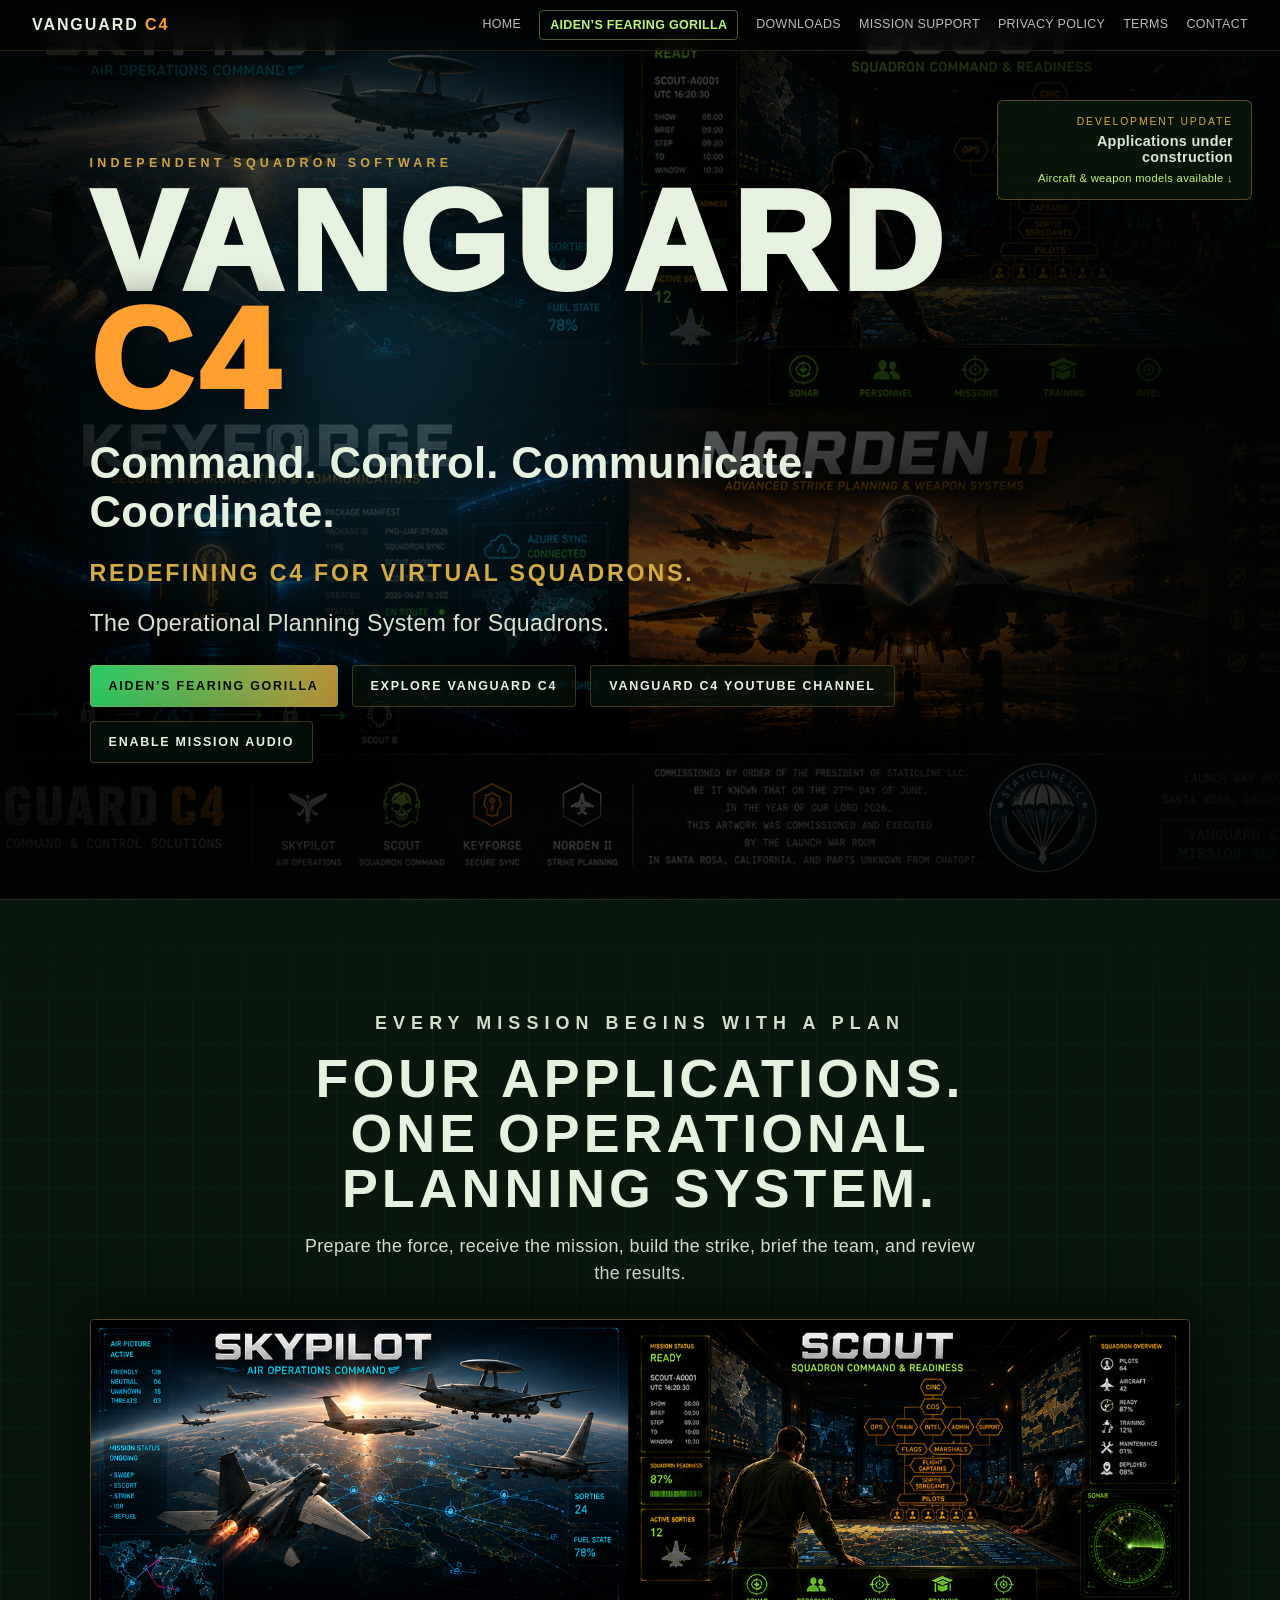
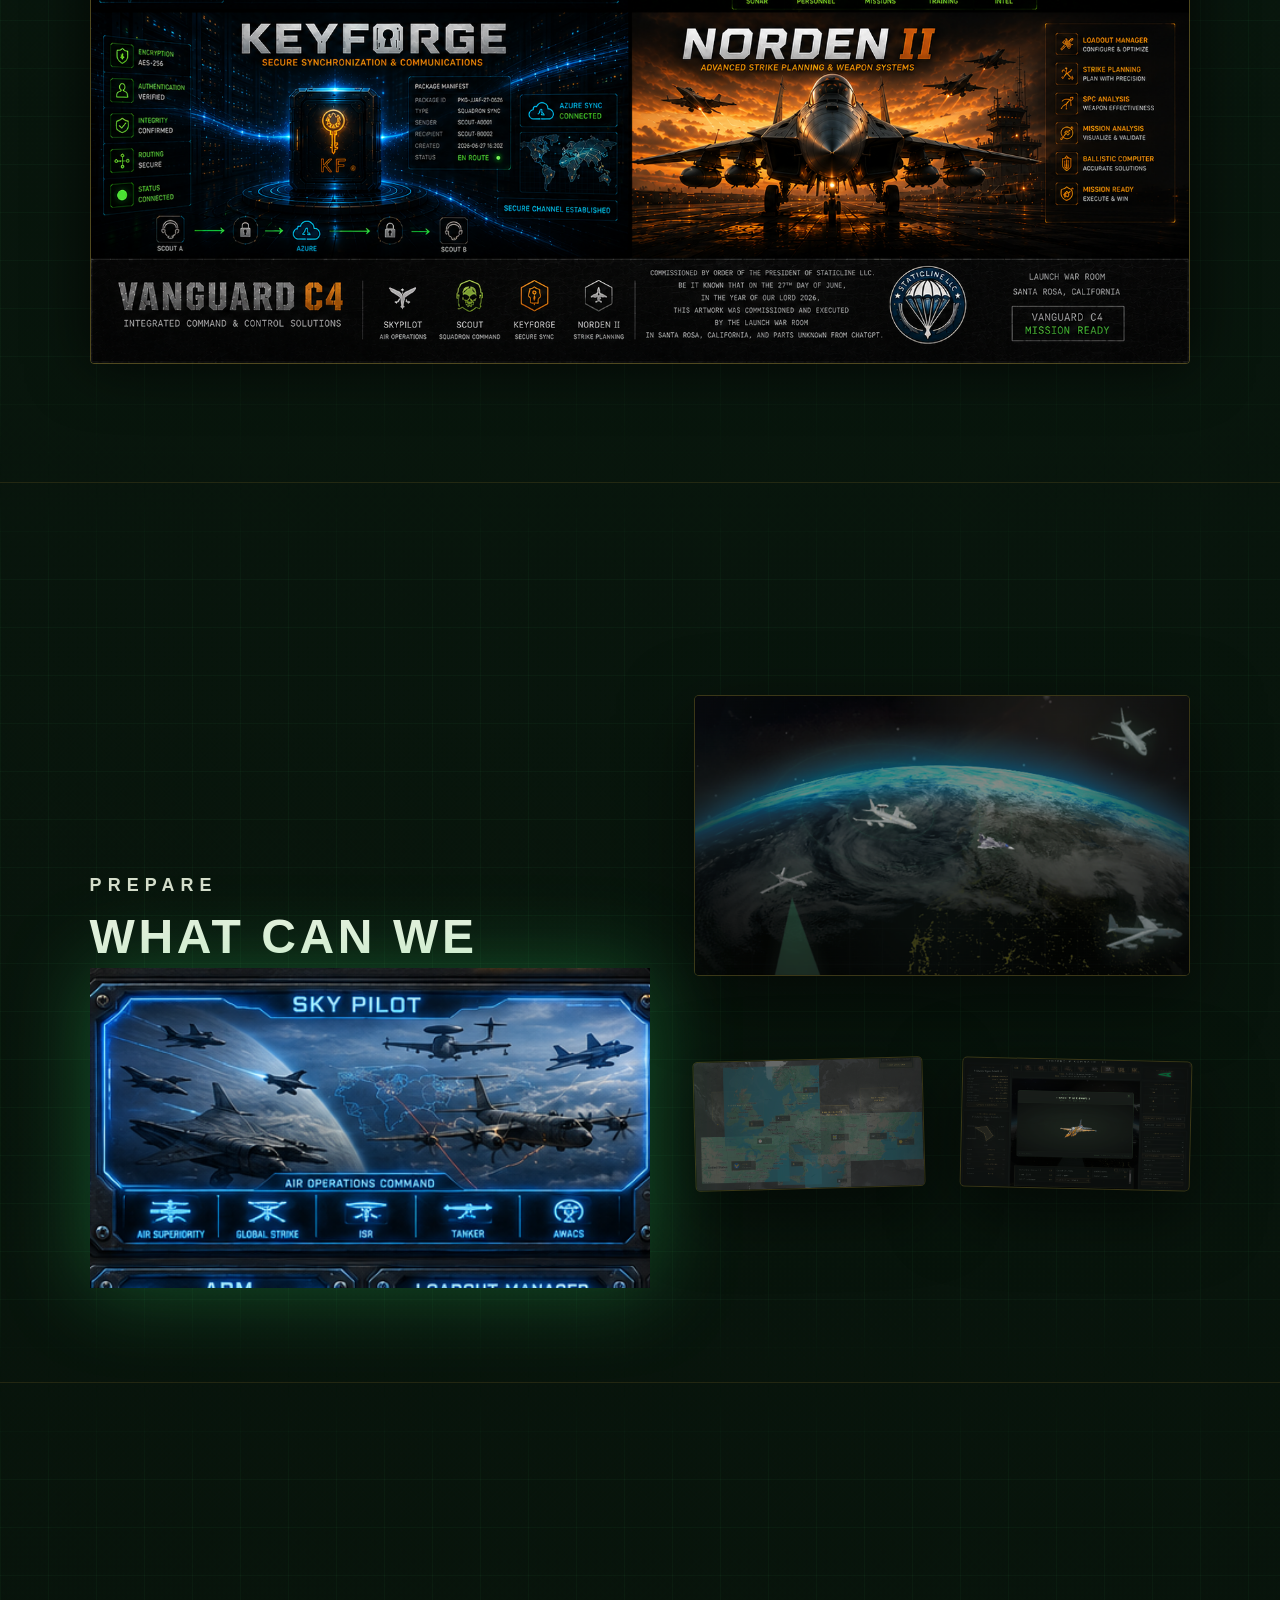
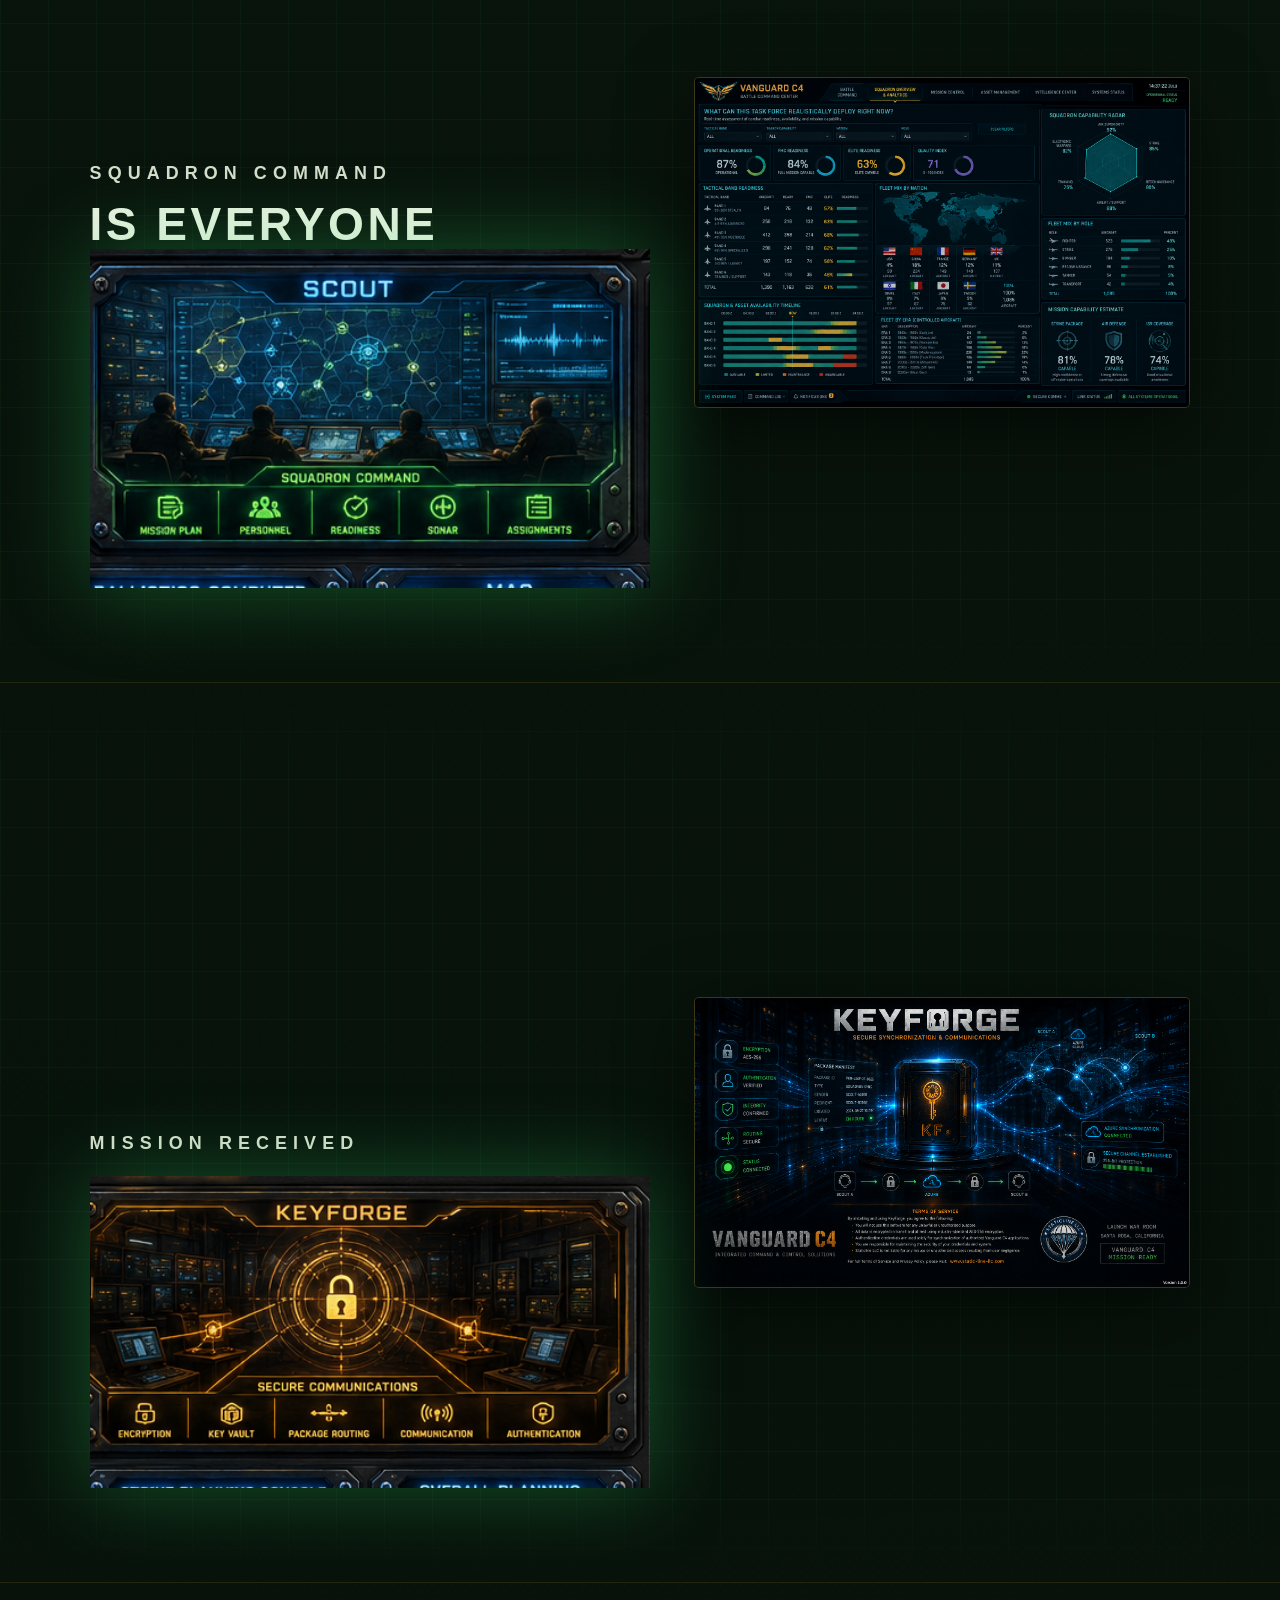
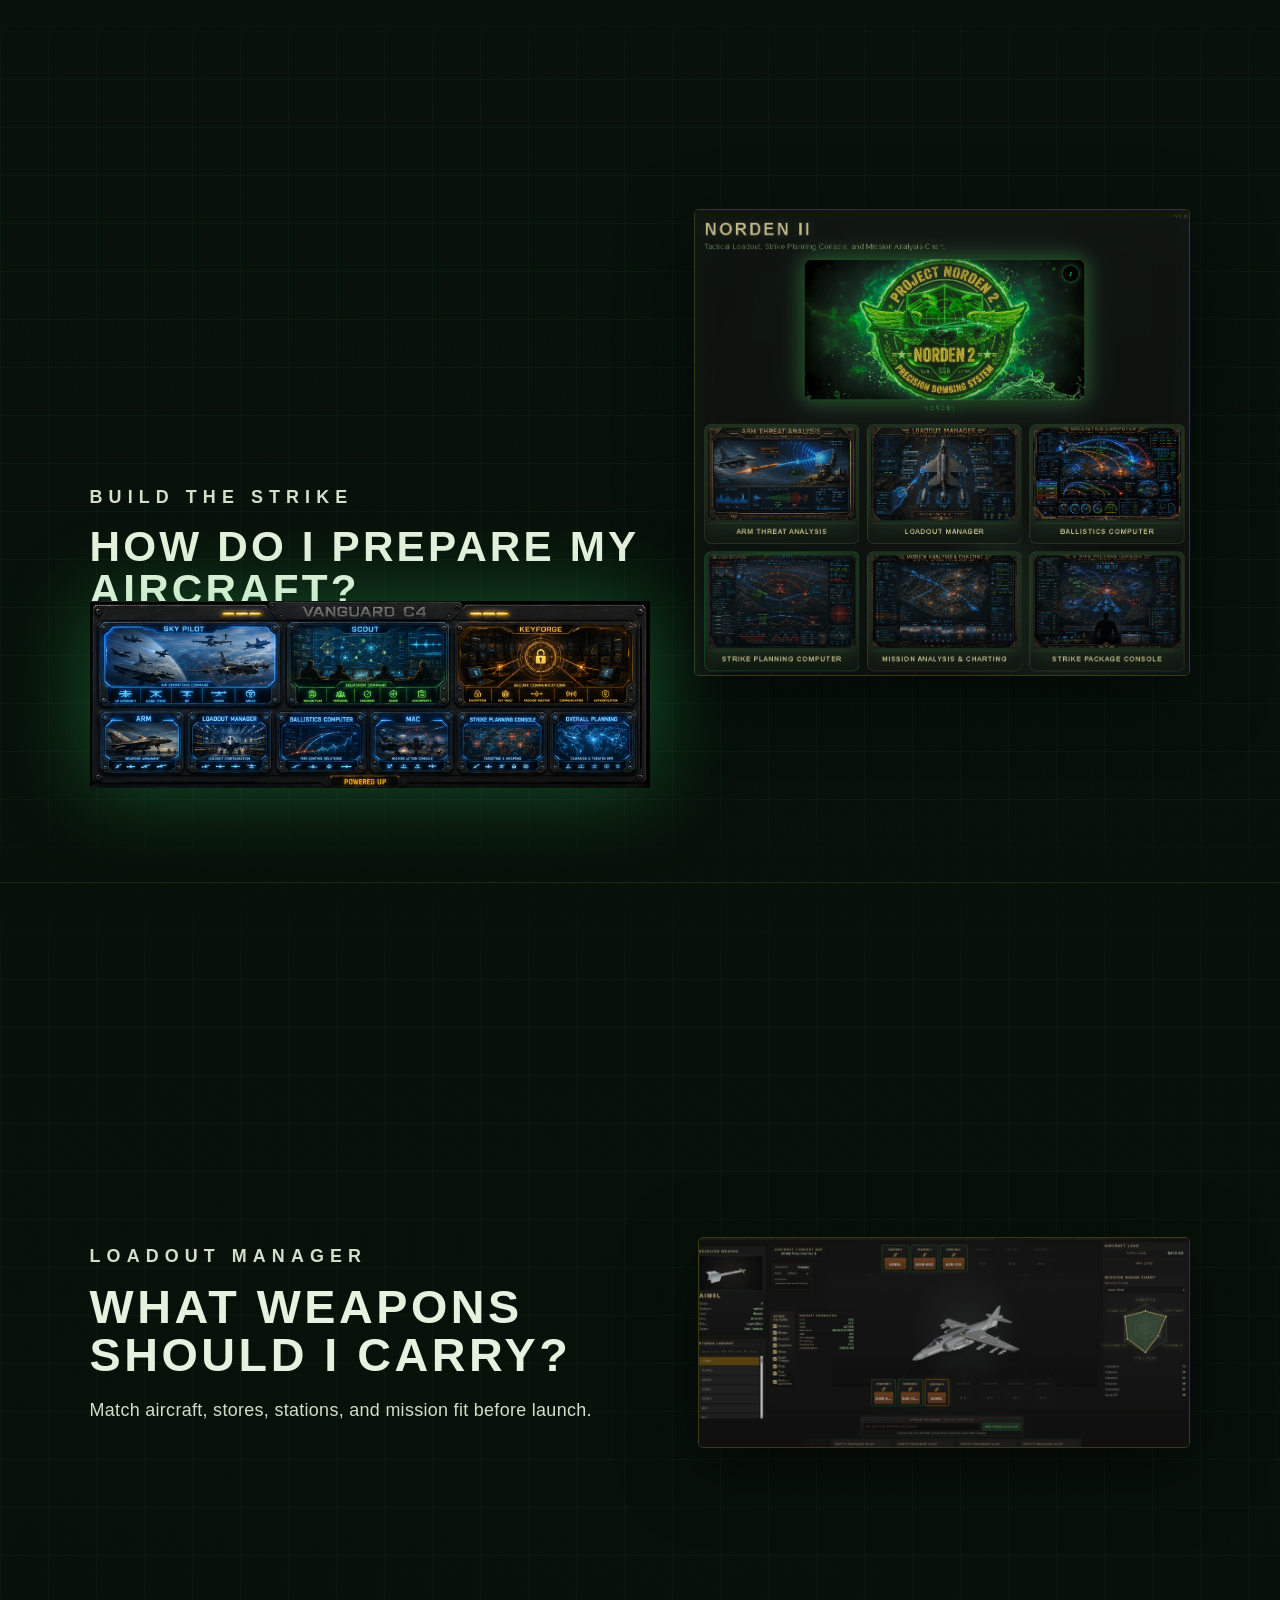
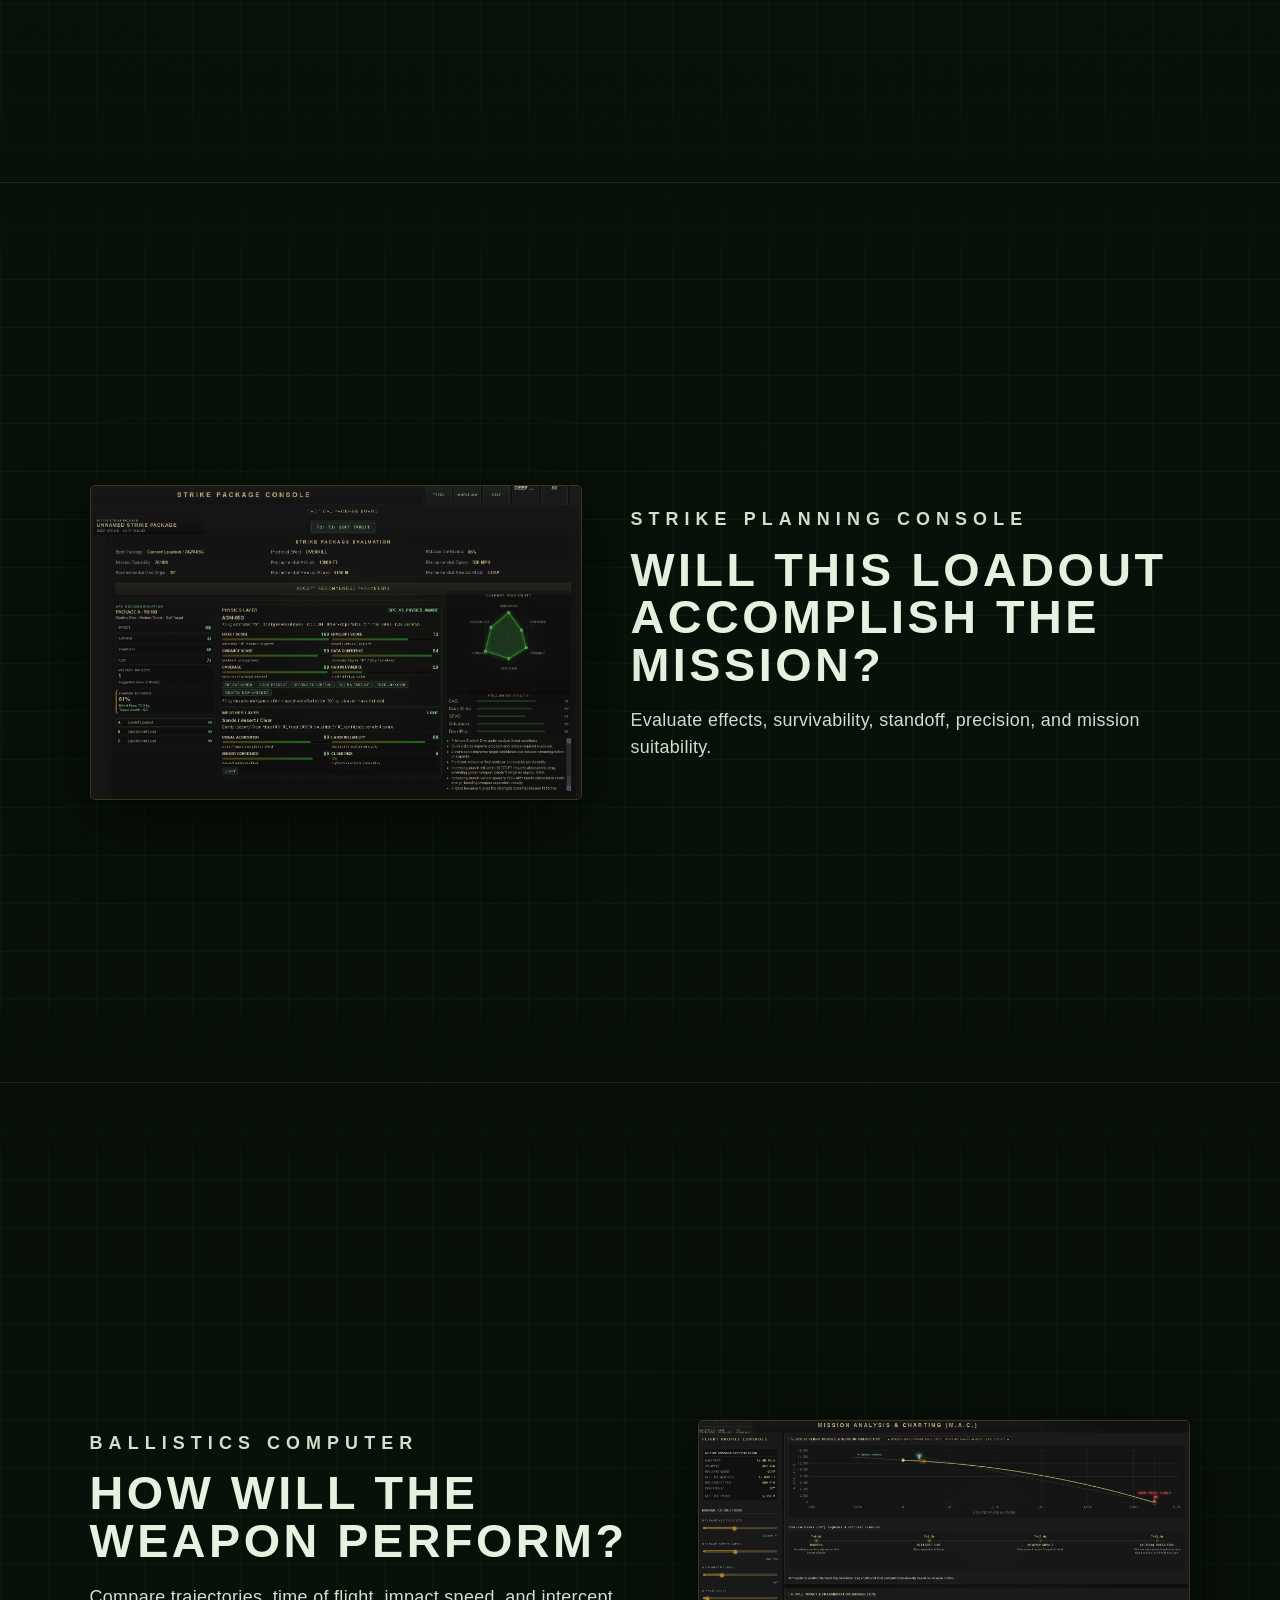
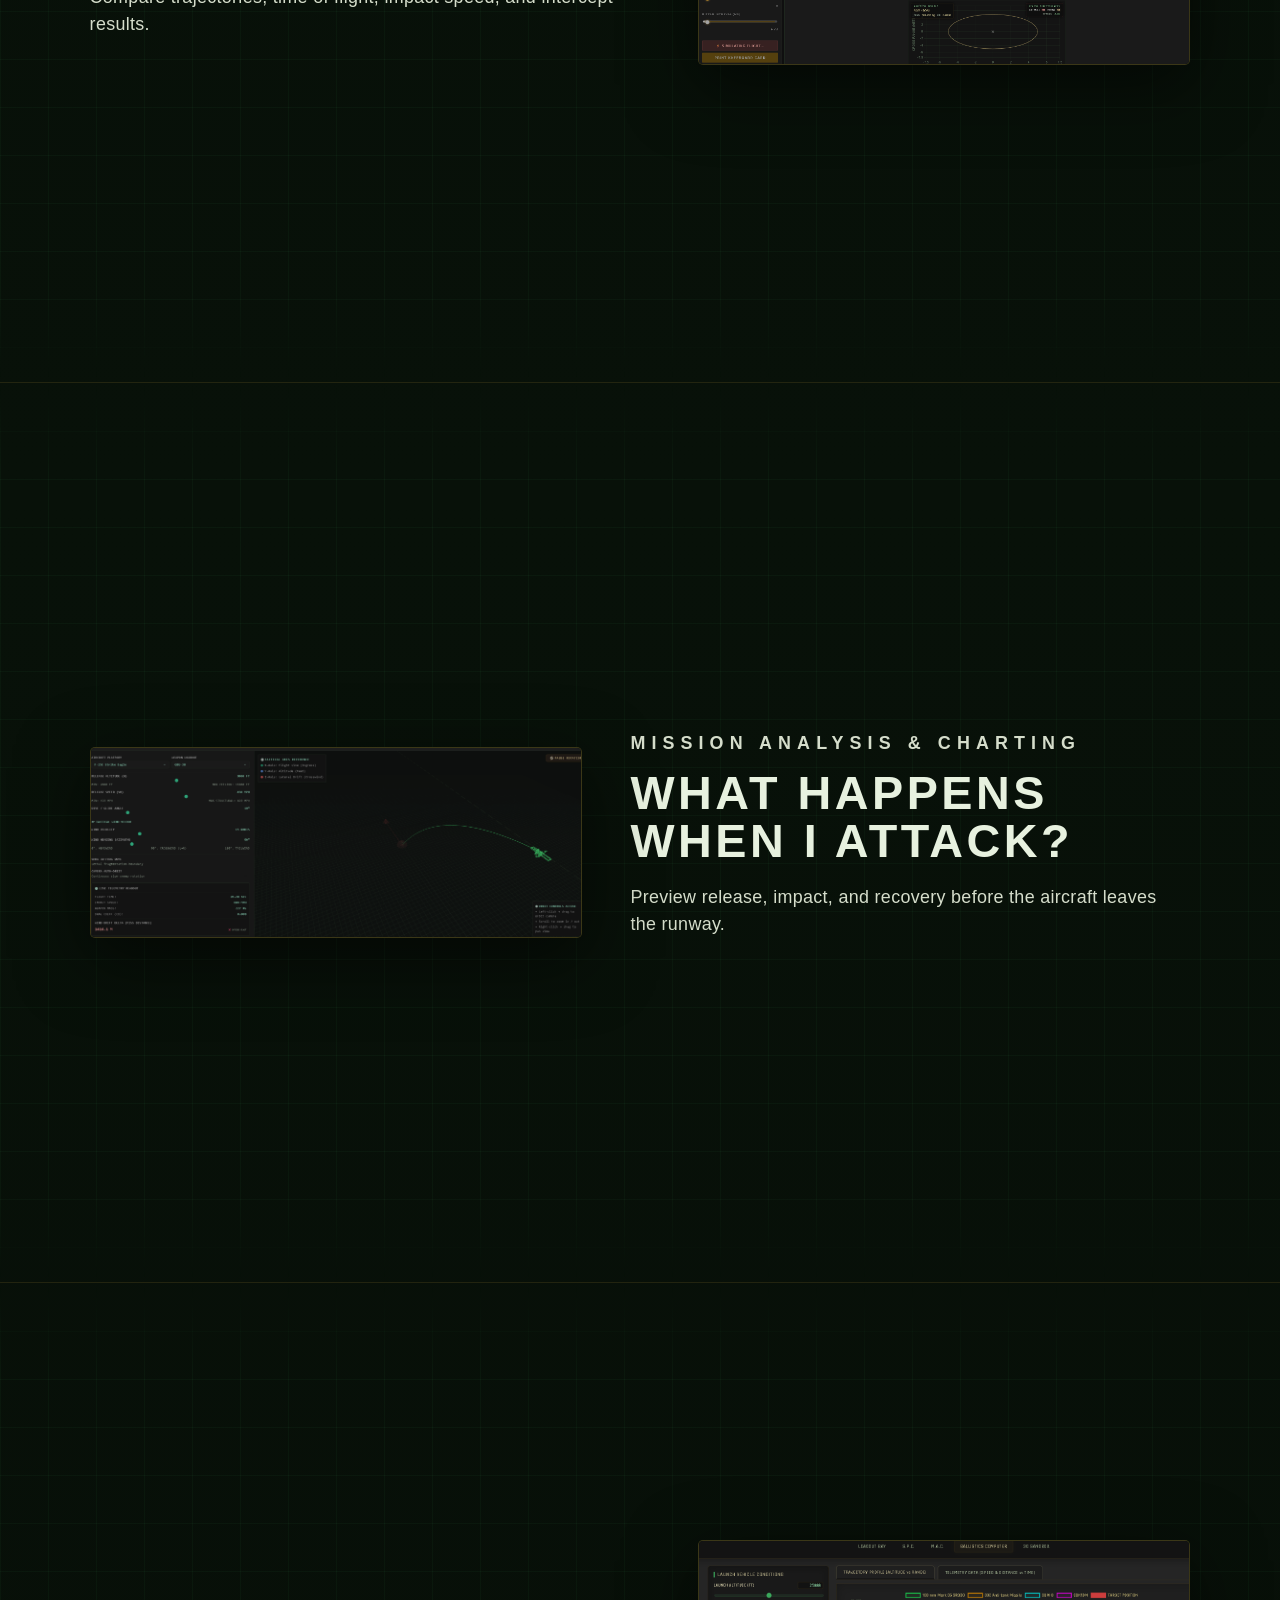
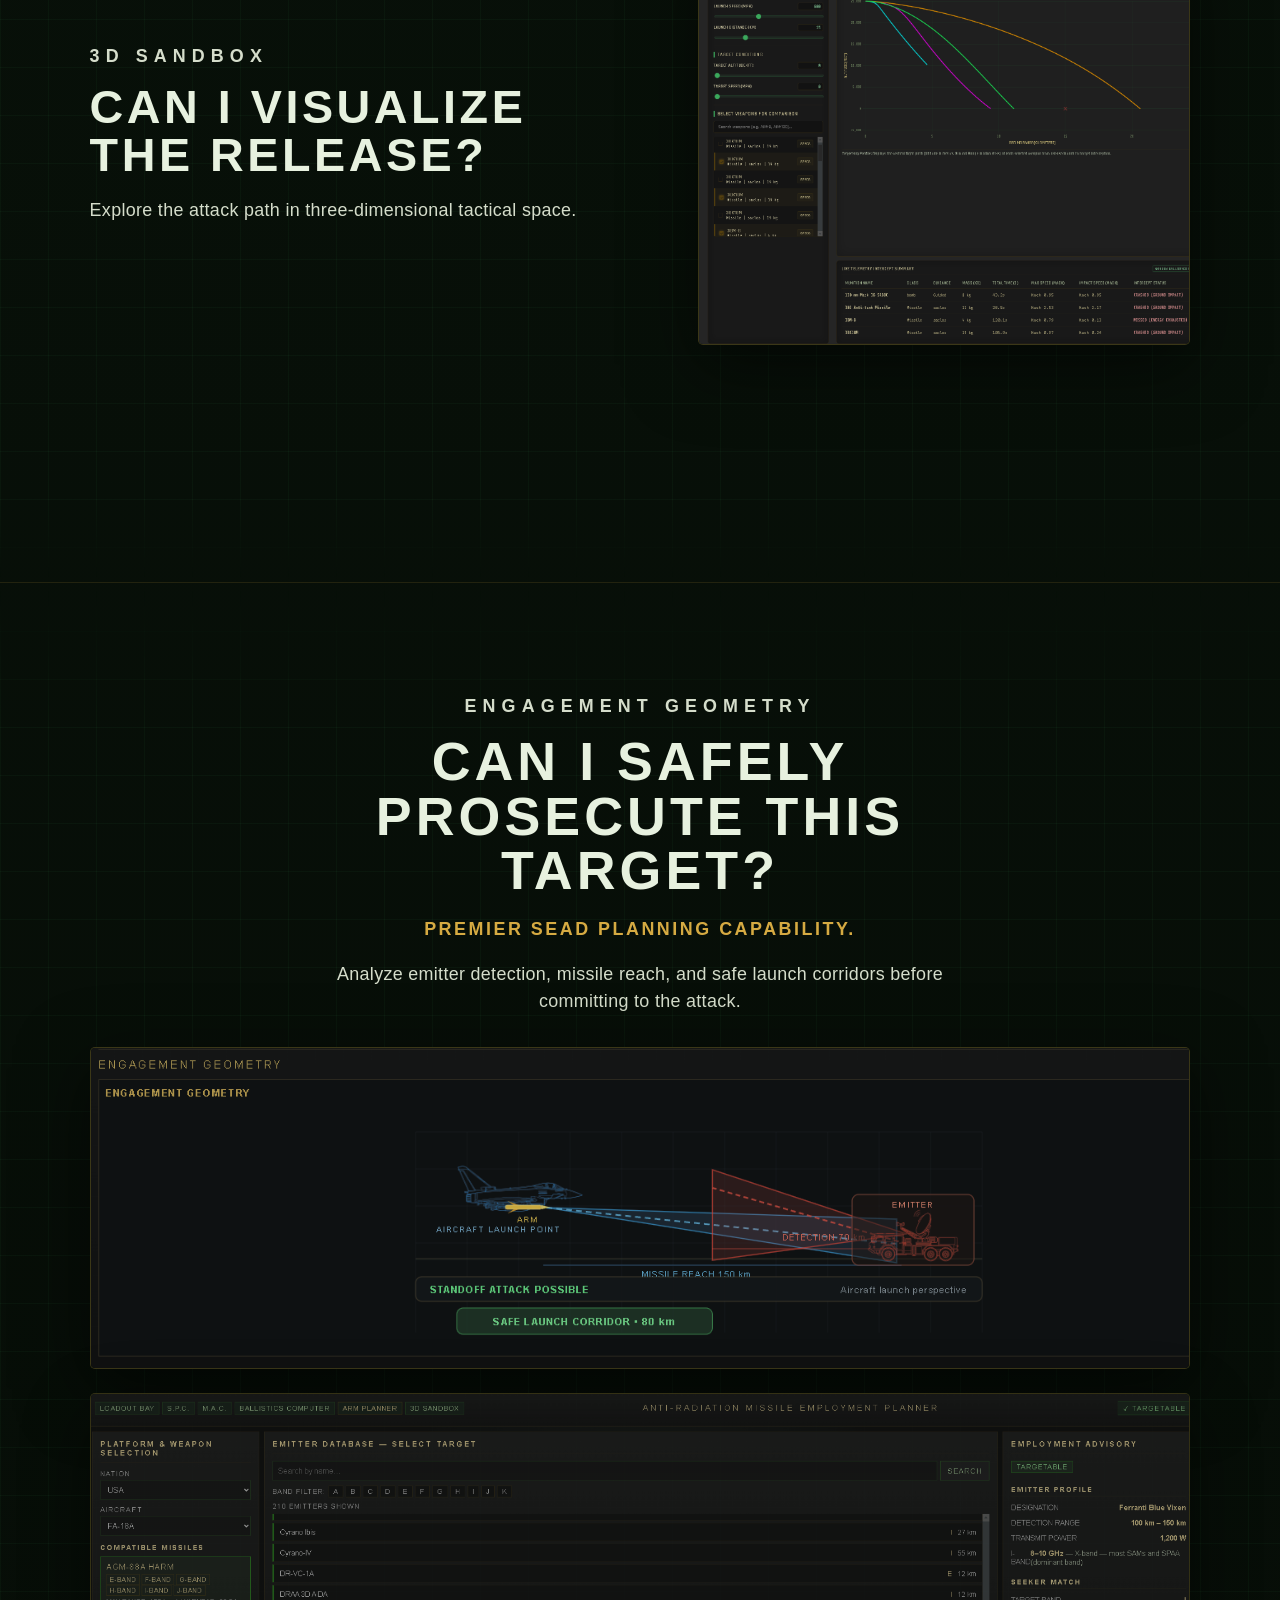
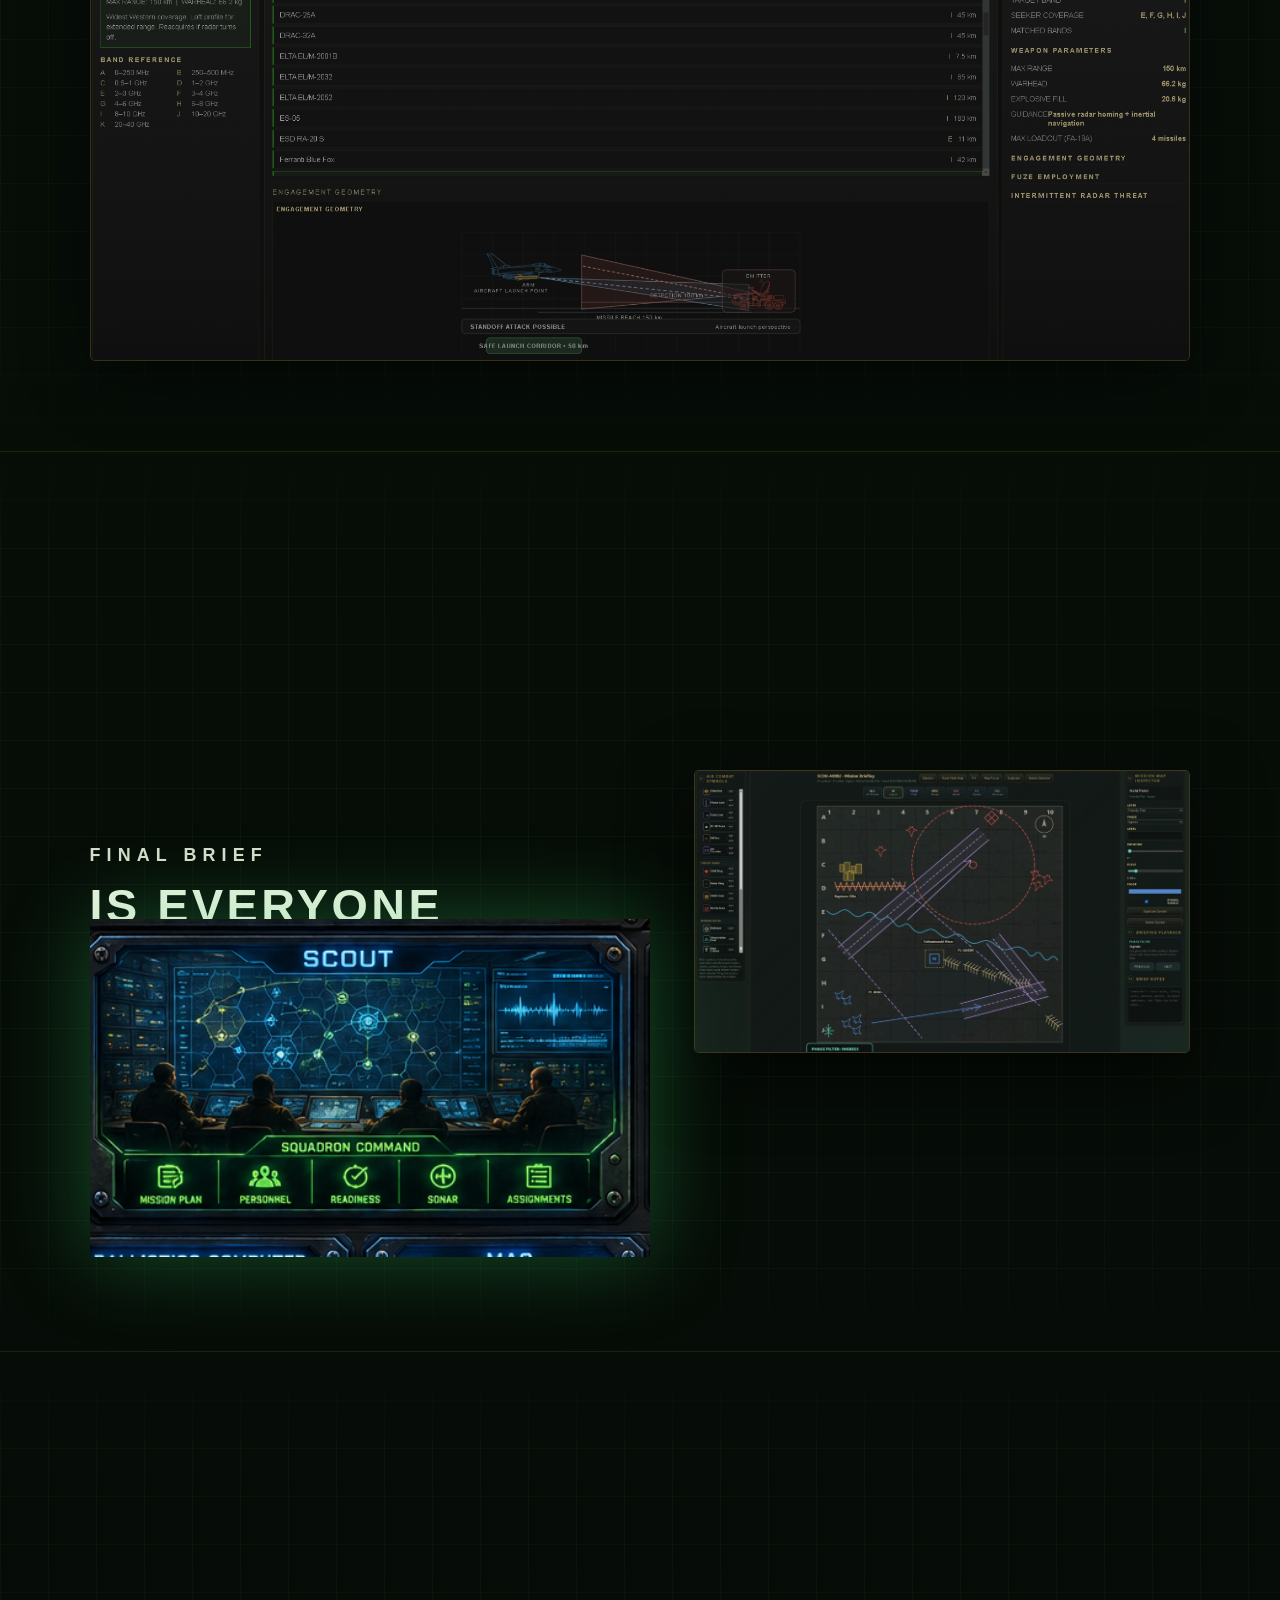
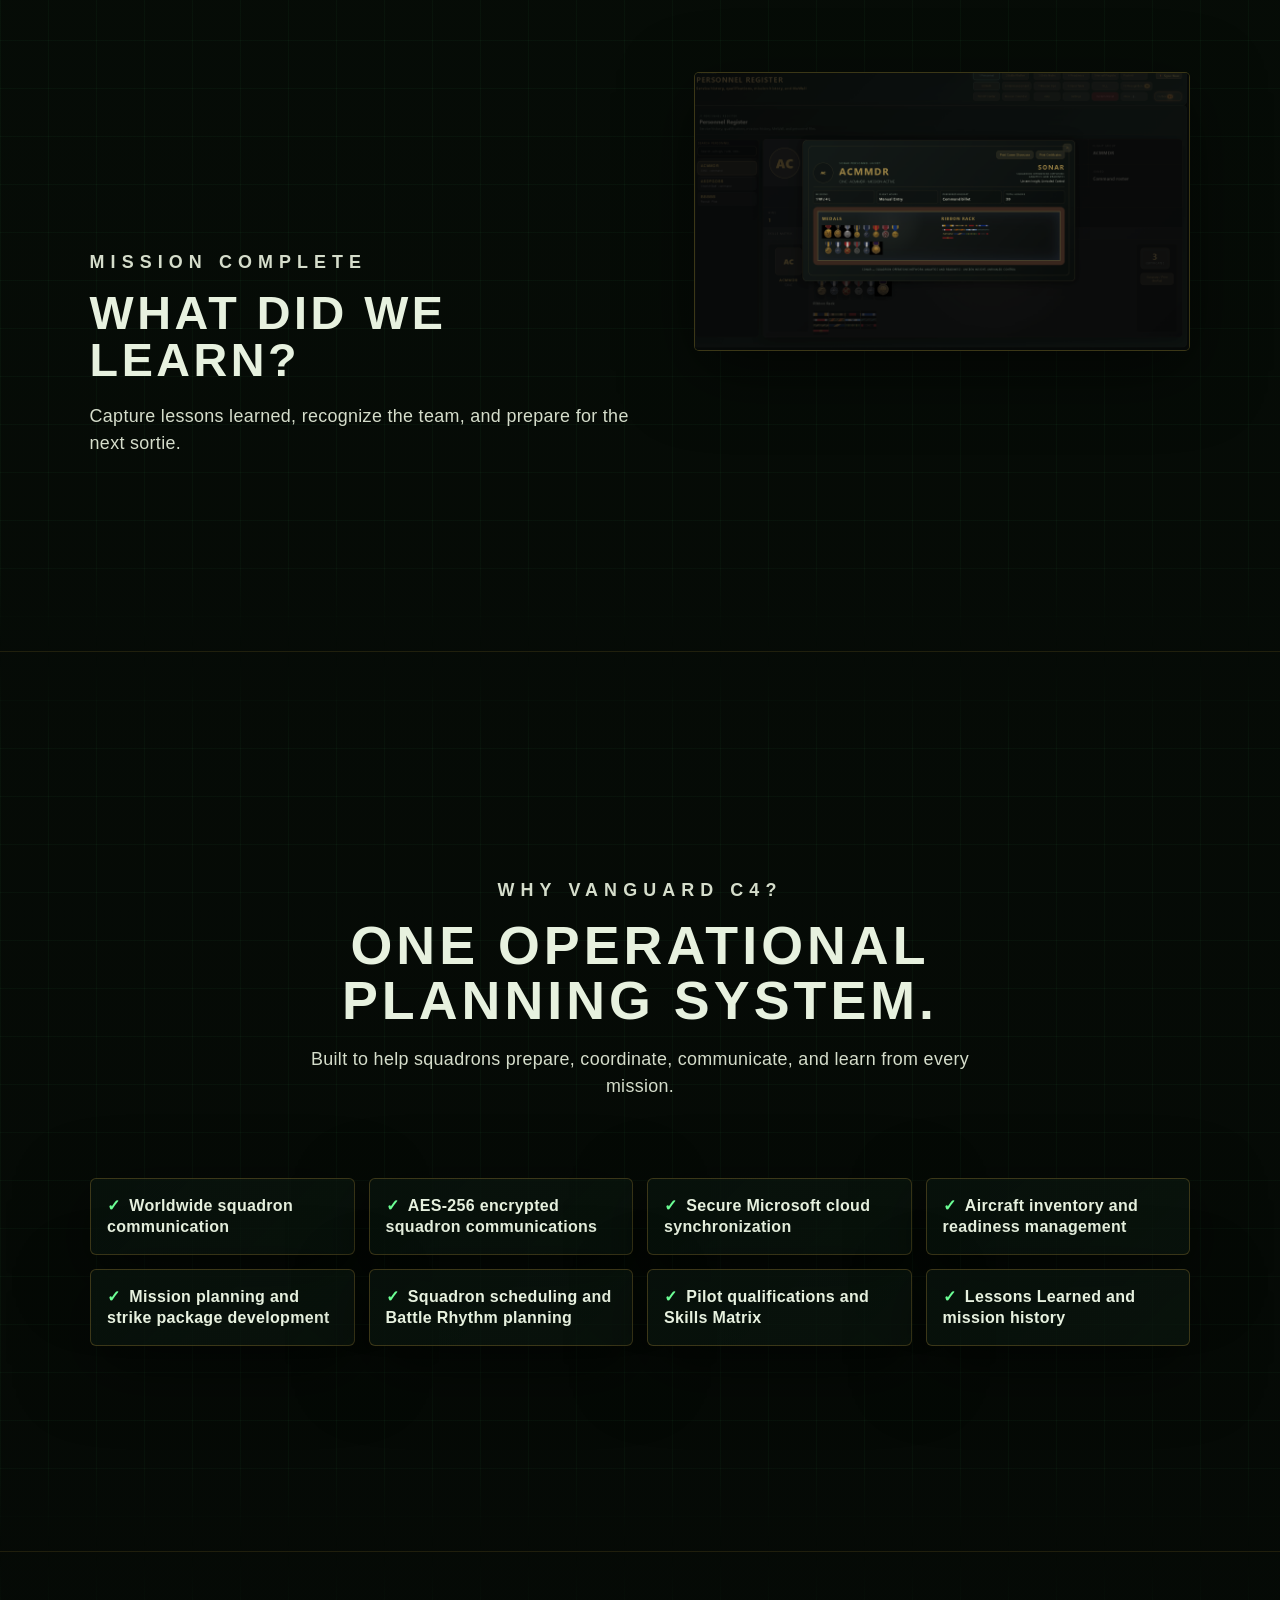
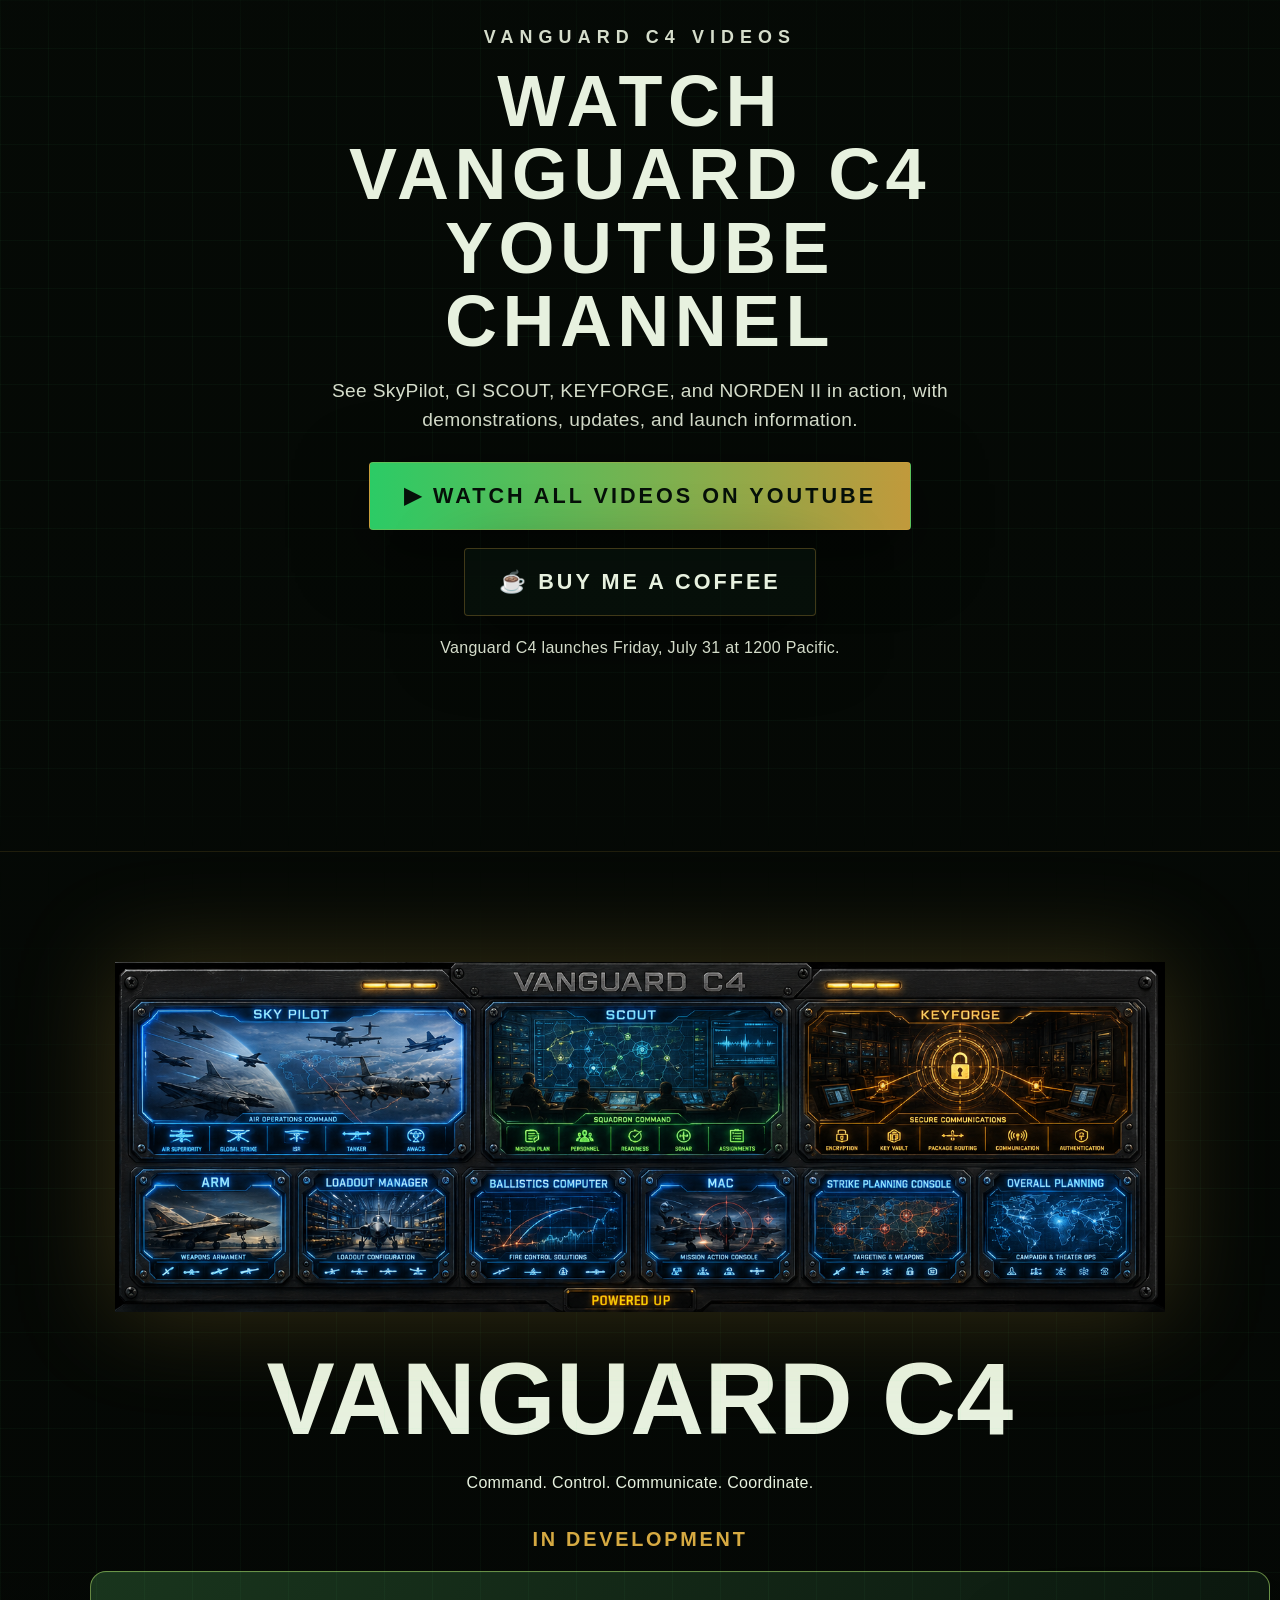
==== commit b4502d03: "Add files via upload" ====
--- a/index.html
+++ b/index.html
@@ -252,13 +252,15 @@
 }
 </style>
 
+  <link rel="stylesheet" href="assets/css/site-update.css">
 </head>
 <body>
   <header class="site-header">
     <a class="brand" href="index.html">VANGUARD <span>C4</span></a>
     <nav>
       <a href="index.html">Home</a>
-      <a href="#store">Launch</a>
+      <a class="aiden-nav" href="aiden/index.html">Aiden’s Fearing Gorilla</a>
+      <a href="#store">Downloads</a>
       <a href="support.html">Mission Support</a>
       <a href="privacy.html">Privacy Policy</a>
       <a href="terms.html">Terms</a>
@@ -270,11 +272,11 @@
     <section class="hero scene" id="home">
       <video class="hero-video" src="video/hero/hero_aircraft.mp4" autoplay muted loop playsinline poster="images/home/vanguard_c4_composite.png"></video>
       <div class="hero-scrim"></div>
-      <div class="countdown-card" aria-label="Launch countdown">
-        <div class="count-label">Mission Launch</div>
-        <div id="countdown" class="countdown">Loading...</div>
-        <div class="count-sub">Friday · July 31 · 1200 Pacific</div>
-      </div>
+      <aside class="update-status" aria-label="Development status">
+        <span>Development Update</span>
+        <strong>Applications under construction</strong>
+        <a href="#store">Aircraft & weapon models available ↓</a>
+      </aside>
       <div class="hero-content">
         <p class="eyebrow">Independent Squadron Software</p>
         <h1>VANGUARD <span>C4</span></h1>
@@ -282,7 +284,8 @@
         <p class="subline accent-subline">Redefining C4 for Virtual Squadrons.</p>
         <p class="subline">The Operational Planning System for Squadrons.</p>
         <div class="hero-actions">
-          <a class="button primary" href="#system">Enter the Mission</a>
+          <a class="button primary" href="aiden/index.html">Aiden’s Fearing Gorilla</a>
+          <a class="button ghost" href="#system">Explore Vanguard C4</a>
           <a class="button ghost" href="https://www.youtube.com/@KennethJohnson-w4l" target="_blank" rel="noopener">Vanguard C4 YouTube Channel</a>
           <button id="audioToggle" class="button ghost" type="button">Enable Mission Audio</button>
         </div>
@@ -478,104 +481,34 @@
       <img src="images/panels/Vanguard_C4_MASTER_PANEL_POWERED_UP.png" alt="Vanguard C4 mission ready panel" />
       <h2>Vanguard C4</h2>
       <p>Command. Control. Communicate. Coordinate.</p>
-      <p class="gold-line">Now Available</p>
-
+      <p class="gold-line">In Development</p>
+      <div class="aiden-feature">
+        <span class="fg-mark" aria-hidden="true">FG</span>
+        <div><p class="eyebrow">Aiden’s Corner</p><h3>Aiden’s Fearing Gorilla</h3><p>Explore monsters, gods, shrines, and maps. Open the field guide here or download your own copy.</p></div>
+        <a class="button primary" href="aiden/index.html">Visit Aiden’s Page ↗</a>
+      </div>
       <div class="download-zone">
         <div class="download-intro">
-          <p class="eyebrow">Free Mission-Planning Software</p>
-          <h2>Choose your mission-planning tool.</h2>
-          <p>SkyPilot and NORDEN II are free proprietary applications for personal and authorized virtual-squadron use.</p>
-          <p style="margin-top:10px;opacity:.82;">These buttons point to the permanent GitHub repositories, so future versions and releases can be published without changing this website.</p>
-        </div>
-
+          <p class="eyebrow">Vanguard C4 Applications</p>
+          <h2>Development is underway.</h2>
+          <p>SkyPilot, NORDEN II, S.C.O.U.T., and the 3D Local Server are under construction. The aircraft and weapon model libraries below remain available.</p>
+        </div>
         <div class="download-grid">
-          <article class="download-card">
-            <p class="eyebrow">Aircraft & Force Planning</p>
-            <h3>SkyPilot</h3>
-            <p>Manage aircraft, squadron capabilities, readiness, force composition, and mission preparation before the flight begins.</p>
-            <a class="button primary" href="https://github.com/KJumpmaster/SKY-PILOT" target="_blank" rel="noopener">
-              SkyPilot Repository
-            </a>
-            <details class="hash-box">
-              <summary>Verify download with SHA-256</summary>
-              <code>211be3346a4d85988bac11ae231ff51d8c7fa408770e0261953c3946ae735e12</code>
-            </details>
-          </article>
-
-          <article class="download-card">
-            <p class="eyebrow">Strike & Loadout Planning</p>
-            <h3>NORDEN II</h3>
-            <p>Plan aircraft loadouts, analyze weapons and release conditions, rehearse attacks, and evaluate engagement geometry.</p>
-            <a class="button primary" href="https://github.com/KJumpmaster/NORDEN-II" target="_blank" rel="noopener">
-              NORDEN II Repository
-            </a>
-            <details class="hash-box">
-              <summary>Verify download with SHA-256</summary>
-              <code>4677046995d7f81bdbc66d96ea5451c8d410f0182709ef9c30753ae3e072f363</code>
-            </details>
-          </article>
-        </div>
-
+          <article class="download-card status-card"><p class="eyebrow">Aircraft & Force Planning</p><h3>SkyPilot</h3><p>Aircraft, squadron capabilities, readiness, and mission preparation.</p><span class="under-construction">Under construction</span></article>
+          <article class="download-card status-card"><p class="eyebrow">Strike & Loadout Planning</p><h3>NORDEN II</h3><p>Aircraft loadouts, weapon analysis, strike planning, and engagement geometry.</p><span class="under-construction">Under construction</span></article>
+          <article class="download-card status-card"><p class="eyebrow">Squadron Command</p><h3>S.C.O.U.T.</h3><p>Squadron readiness, coordination, scheduling, and mission briefings.</p><span class="under-construction">Under construction</span></article>
+          <article class="download-card status-card"><p class="eyebrow">Shared 3D Support</p><h3>3D Local Server</h3><p>The shared local model library used by SkyPilot and NORDEN II.</p><span class="under-construction">Under construction</span></article>
+        </div>
         <div class="squadron-callout">
-          <p class="eyebrow">For Organized Virtual Squadrons</p>
-          <h3>GI SCOUT + KEYFORGE</h3>
-          <p>Need squadron command-and-control, readiness, scheduling, mission coordination, or secure synchronization? Contact Ken Johnson directly.</p>
-          <div class="support-actions" style="justify-content:center;">
-            <a class="button ghost" href="https://github.com/KJumpmaster/GI-SCOUT" target="_blank" rel="noopener">GI SCOUT Repository</a>
-            <a class="button ghost" href="https://github.com/KJumpmaster/KEYFORGE" target="_blank" rel="noopener">KEYFORGE Repository</a>
-            <a class="button primary" href="mailto:JumpinKJ@gmail.com?subject=GI%20SCOUT%20and%20KEYFORGE%20Squadron%20Inquiry">
-              Contact About GI SCOUT + KEYFORGE
-            </a>
-          </div>
-        </div>
-
-        <div class="asset-heading">
-          <p class="eyebrow">Free Optional 3D Enhancement Packs</p>
-          <h2>Build out the full 3D experience.</h2>
-          <p>These optional downloads add aircraft, ordnance, and shared local-model support to SkyPilot and NORDEN II.</p>
-        </div>
-
-        <div class="asset-grid">
-          <article class="asset-card">
-            <h3>Aircraft Model Packs</h3>
-            <p>Download the aircraft-model release containing the available aircraft ZIP packages.</p>
-            <a class="button ghost" href="https://github.com/KJumpmaster/Vanguard-C4-Aircraft-Assets" target="_blank" rel="noopener">
-              Aircraft Assets Repository
-            </a>
-          </article>
-
-          <article class="asset-card">
-            <h3>Weapon Model Pack</h3>
-            <p>Download the separate ordnance-model release for compatible weapons and stores.</p>
-            <a class="button ghost" href="https://github.com/KJumpmaster/Weapon-Asset-Library-v1.0.0" target="_blank" rel="noopener">
-              Weapon Assets Repository
-            </a>
-          </article>
-
-          <article class="asset-card">
-            <h3>3D Local Server</h3>
-            <p>Run the shared local model library used by SkyPilot and NORDEN II for enhanced 3D viewing.</p>
-            <a class="button ghost" href="https://github.com/KJumpmaster/3D_Local_Server" target="_blank" rel="noopener">
-              3D Local Server Repository
-            </a>
-          </article>
-        </div>
-
-        <details class="hash-box" style="margin-top:20px;text-align:left;">
-          <summary>3D download verification hashes</summary>
-          <p><strong>Aircraft Models Part 01</strong><code>e1b3bb75401b721d8c2633230800e97153b2e87e1526e93bc2ca53e1b023f934</code></p>
-          <p><strong>Aircraft Models Part 02</strong><code>0e79d892d0da88687751dc740ad7b874afb409be295e8e1cb25711b692f413e1</code></p>
-          <p><strong>Aircraft Models Part 03</strong><code>c111df4d24cac3e7be5af288e77a504af3d6224e5e956a09974f140bda7b7ba6</code></p>
-          <p><strong>03 FINAL GLB READY</strong><code>aab249c331eaa5b4dde019594472ef896dfda3b13930dde13238fd0a9444a0e6</code></p>
-          <p><strong>Weapon Models</strong><code>c7a06d7fa0ba3b35bc92628a9945bd20c013b319f11cd93ae3f4c18c37583b6b</code></p>
-          <p><strong>3D Local Server</strong><code>31065012a5e7609216abcb5b159e9da31b47f31ada7be277a60f4db2e7496c72</code></p>
-        </details>
-
-        <div class="asset-notice">
-          <strong>Protected 3D Assets — Not Open Source</strong>
-          <p>The aircraft and weapon model files are proprietary and are provided solely for use with official copies of NORDEN II, SkyPilot, and related Vanguard C4 applications. Please share the official Vanguard C4 download page instead of redistributing the files.</p>
-        </div>
-
+          <p class="eyebrow">For Organized Virtual Squadrons</p><h3>KEYFORGE</h3><p>Secure synchronization for virtual-squadron operations. Contact Ken Johnson for squadron inquiries.</p>
+          <div class="support-actions" style="justify-content:center;"><a class="button ghost" href="https://github.com/KJumpmaster/KEYFORGE/releases/latest" target="_blank" rel="noopener">Latest KEYFORGE Release</a><a class="button primary" href="mailto:JumpinKJ@gmail.com?subject=Vanguard%20C4%20Squadron%20Inquiry">Contact Ken Johnson</a></div>
+        </div>
+        <div class="asset-heading"><p class="eyebrow">Available 3D Model Libraries</p><h2>Aircraft & Weapon Models</h2><p>Both GLB model libraries remain linked and available.</p></div>
+        <div class="asset-grid model-grid">
+          <article class="asset-card"><h3>Aircraft Model Packs</h3><p>Open the aircraft-model release containing the available aircraft ZIP packages.</p><a class="button ghost" href="https://github.com/KJumpmaster/Vanguard-C4-Aircraft-Assets/releases/latest" target="_blank" rel="noopener">Open Aircraft Model Library ↗</a></article>
+          <article class="asset-card"><h3>Weapon Model Pack</h3><p>Open the ordnance-model release for compatible weapons and stores.</p><a class="button ghost" href="https://github.com/KJumpmaster/Weapon-Asset-Library-v1.0.0/releases/latest" target="_blank" rel="noopener">Open Weapon Model Library ↗</a></article>
+        </div>
+        <div class="asset-notice"><strong>Protected 3D Assets — Not Open Source</strong><p>The aircraft and weapon model files are proprietary and are provided solely for use with official copies of NORDEN II, SkyPilot, and related Vanguard C4 applications. Please share the official Vanguard C4 download page instead of redistributing the files.</p></div>
         <div class="youtube-band">
           <div class="youtube-mark" aria-label="YouTube videos"><span class="youtube-play">▶</span><span>YouTube</span></div>
           <p class="eyebrow">Installation, Demonstrations & Training</p>
@@ -616,7 +549,7 @@
     </div>
     <nav>
       <a href="index.html">Home</a>
-      <a href="#store">Launch</a>
+      <a href="#store">Downloads</a>
       <a href="support.html">Mission Support</a>
       <a href="privacy.html">Privacy Policy</a>
       <a href="terms.html">Terms of Service</a>
--- a/assets/css/site-update.css
+++ b/assets/css/site-update.css
@@ -0,0 +1,8 @@
+.site-header nav .aiden-nav{color:#bef576!important;opacity:1!important;border:1px solid #93bb6080;border-radius:4px;padding:7px 10px;margin:-7px 0;font-weight:800}
+.update-status{position:absolute;right:28px;top:100px;z-index:3;max-width:255px;padding:15px 18px;background:#09150ce8;border:1px solid #d6aa4260;border-radius:6px;box-shadow:0 8px 30px #0004;text-align:right}
+.update-status span{display:block;font-size:.65rem;letter-spacing:.18em;color:#d6aa42;text-transform:uppercase;margin-bottom:6px}.update-status strong{display:block;font-size:.9rem;color:#dbe8d3}.update-status a{display:block;margin-top:7px;font-size:.7rem;color:#bef576}
+.under-construction{display:inline-flex;justify-content:center;align-items:center;gap:9px;width:100%;padding:16px;border:1px solid #d6aa4260;border-radius:5px;background:#d6aa420c;color:#e4c77c;font-size:.82rem;font-weight:800;letter-spacing:.12em;text-transform:uppercase;line-height:1.4;text-align:center}
+.under-construction:before{content:'';width:7px;height:7px;border-radius:50%;background:#e4c77c;flex-shrink:0}.status-card h3{font-size:clamp(1.65rem,3.2vw,2.65rem)}.status-card>p:not(.eyebrow){min-height:65px}.status-card .eyebrow{flex:none;min-height:0}.model-grid{grid-template-columns:repeat(2,minmax(0,1fr))}.model-grid h3{font-size:1.7rem}.model-grid .asset-card{padding:28px}.download-intro h2,.asset-heading h2{font-size:clamp(2rem,4vw,3.2rem);line-height:1.1}
+.aiden-feature{width:min(1180px,94vw);margin:0 auto 28px;padding:30px;display:flex;align-items:center;gap:28px;border:1px solid #bef57680;border-radius:16px;background:linear-gradient(125deg,#19351d,#0b160e);text-align:left}.aiden-feature .fg-mark{display:grid;place-items:center;min-width:75px;height:75px;background:#bef576;color:#0c2112;font-size:35px;font-weight:900;border-radius:10px;transform:rotate(-4deg)}.aiden-feature h3{font-size:clamp(1.6rem,3vw,2.35rem);margin:0 0 8px}.aiden-feature p{font-size:1rem;line-height:1.5;margin:0;color:#d1deca}.aiden-feature .button{margin-left:auto;flex-shrink:0}.aiden-feature .eyebrow{color:#bef576;font-size:.65rem;margin-bottom:10px;letter-spacing:.17em}
+.construction-notice{box-sizing:border-box;max-width:1200px;margin:24px auto;padding:17px 22px;border:1px solid #967840;border-radius:5px;background:#1b2118;color:#e4c77c;display:flex;justify-content:space-between;align-items:center;gap:15px;font-family:Arial,Helvetica,sans-serif;font-size:14px}.construction-notice a{color:#d2edae;text-decoration:underline}
+@media(max-width:900px){.site-header nav{row-gap:17px}.hero{display:block;padding-top:185px}.update-status{position:relative;top:auto;right:auto;text-align:left;max-width:100%;margin-bottom:32px}.hero-content h1{font-size:clamp(3rem,10vw,4.5rem)}.aiden-feature{flex-wrap:wrap;padding:22px;gap:20px}.aiden-feature .button{margin-left:0;width:100%;text-align:center}.aiden-feature .fg-mark{min-width:55px;height:55px;font-size:28px}.aiden-feature>div{flex:1;min-width:170px}.model-grid{grid-template-columns:1fr}.construction-notice{margin:20px 16px;flex-wrap:wrap}}
